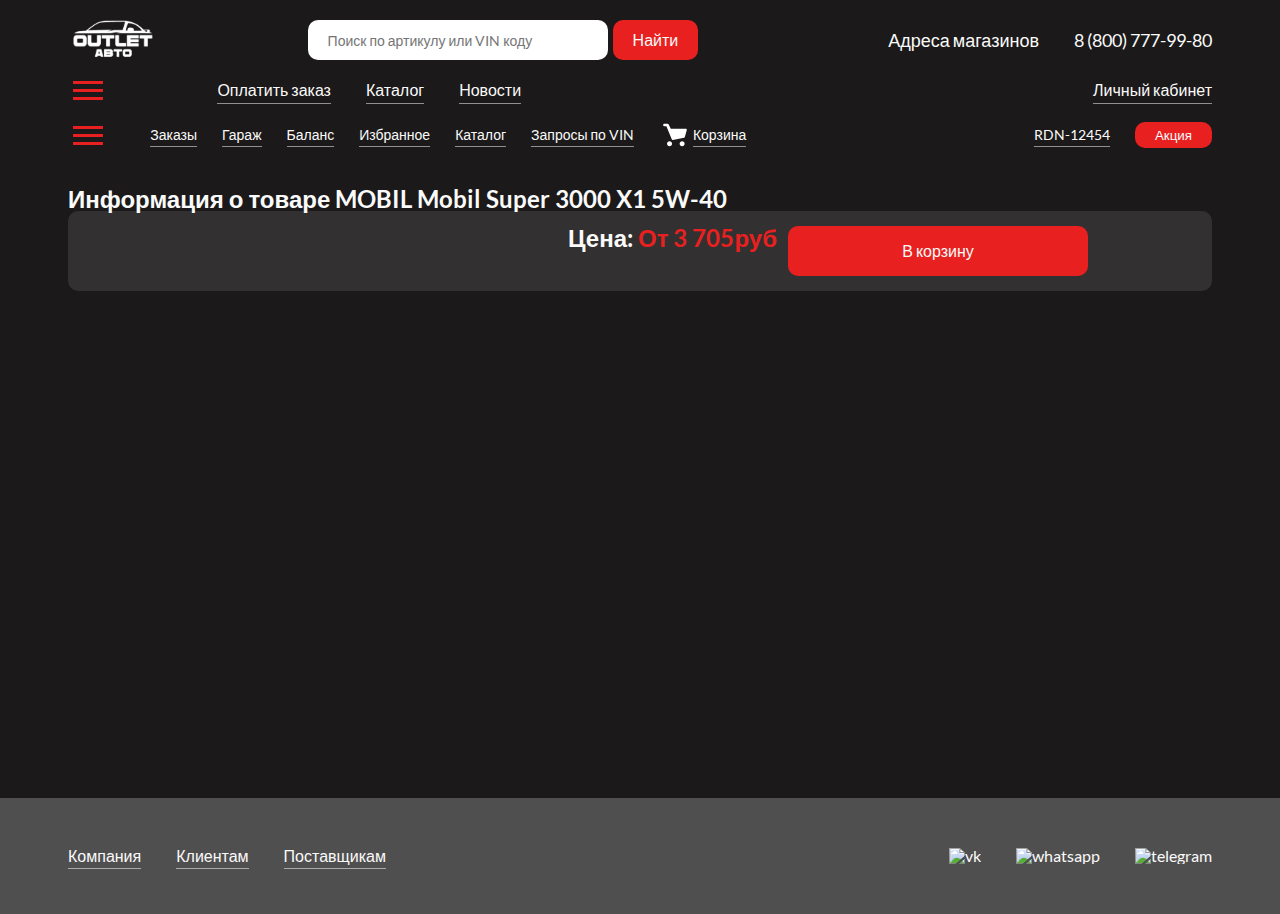
==== pages/universal-catalog-сard.html @ f915a34a "Все страница кроме 1" ====
<!DOCTYPE html>
<html lang="en">

<head>
    <meta charset="UTF-8">
    <meta name="viewport" content="width=device-width, initial-scale=1.0">
    <title>Страница авторизации - OutletAuto</title>
    <link rel="stylesheet" href="../assets/css/style.css">
</head>

<body>
    <div class="wrapper universal-catalog-card silver-bg">
        <header>
            <div class="container">
                <div class="pc-header">
                    <div class="header-row-1">
                        <div class="logotype-wrapper header-logotype">
                            <a href="../index.html">
                                <img src="../assets/imgs/logotype.svg" alt="logotype" class="logotype">
                            </a>
                        </div>
                        <form class="header-search search" action="#">
                            <input type="text" class="search-input" placeholder="Поиск по артикулу или VIN коду">
                            <button class="search-btn red-btn">Найти</button>
                        </form>
                        <ul class="header-contact">
                            <li><a href="#">Адреса магазинов</a></li>
                            <li><a href="#">8 (800) 777-99-80</a></li>
                        </ul>
                    </div>
                    <div class="header-row-2 auth-off">
                        <!-- <div class="burger-btns"></div> -->
                        <div class="burger-wrapper burger-btns">
                            <div class="burger-nav">
                                <span></span>
                                <span></span>
                                <span></span>
                            </div>
                        </div>
                        <ul class="header-nav">
                            <!-- Не видны при авторизованном аккаунте -->
                            <li><a href="#">Оплатить заказ</a></li>
                            <li><a href="#">Каталог</a></li>
                            <li><a href="#">Новости</a></li>
                        </ul>
                        <ul class="header-account">
                            <li><a href="./authorization.html">Личный кабинет</a></li>
                        </ul>

                    </div>
                    <div class="header-row-2 auth-on">
                        <div class="burger-wrapper burger-btns">
                            <div class="burger-nav">
                                <span></span>
                                <span></span>
                                <span></span>
                            </div>
                        </div>
                        <ul class="header-nav">
                            <!-- Видны при авторизованном аккаунте-->
                            <li><a href="#">Заказы</a></li>
                            <li><a href="#">Гараж</a></li>
                            <li><a href="#">Баланс</a></li>
                            <li><a href="#">Избранное</a></li>
                            <li><a href="#">Каталог</a></li>
                            <li><a href="#">Запросы по VIN</a></li>
                            <li class="basket"><img src="../assets/imgs/icon/basket__shop.svg" alt="basket"><a
                                    href="./basket.html">Корзина</a></li>
                        </ul>
                        <ul class="header-account">
                            <ul class="account-name">
                                <li><a href="./profile.html">RDN-12454</a></li>
                                <li><input type="button" class="red-btn" value="Акция"></li>
                            </ul>
                            <ul class="basket-wrapper">
                                <li class="basket"><img src="../assets/imgs/icon/basket__shop.svg" alt="basket"><a
                                        href="./basket.html">Корзина</a></li>
                            </ul>
                        </ul>
                    </div>
                </div>
                <div class="mobile-header">
                    <div class="header-row-1">
                        <div class="burger-wrapper burger-btns">
                            <div class="burger-nav">
                                <span></span>
                                <span></span>
                                <span></span>
                            </div>
                        </div>
                        <form class="header-search search" action="#">
                            <input id="header-search" type="text" class="search-input"
                                placeholder="Поиск по артикулу или VIN коду">
                            <button class="search-btn red-btn">Найти</button>
                        </form>
                    </div>
                    <div class="header-row-2 auth-off">
                        <ul class="header-account">
                            <li><a href="./authorization.html">Личный кабинет</a></li>
                        </ul>
                        <ul class="header-contact">
                            <li><a href="#">Адреса магазинов</a></li>
                            <li><a href="#">8 (800) 777-99-80</a></li>
                        </ul>
                    </div>
                    <div class="header-row-2 auth-on">
                        <ul class="header-account">
                            <li><a href="./profile.html">RDN-12454</a></li>
                        </ul>
                        <ul class="header-contact">
                            <li><a href="#">Адреса магазинов</a></li>
                            <li><a href="#">8 (800) 777-99-80</a></li>
                        </ul>
                    </div>
                </div>
            </div>
        </header>
        <div class="content-wrapper">
            <div class="container">
                <h1 class="title">Информация о товаре MOBIL Mobil Super 3000 X1 5W-40</h1>
                <div class="content">
                    <div class="card-product">
                        <div class="image-wrapper">
                            <img src="../assets/imgs/accessories.png" alt="" class="image">
                        </div>
                        <div class="card-product__info">
                            <div class="row">
                                <span class="price bold">Цена: <span class="red bold">От 3 705руб</span></span>
                                <button class="red-btn">В корзину</button>
                            </div>
                        </div>
                    </div>
                </div>
            </div>
        </div>
        <footer>
            <div class="container">
                <ul class="nav">
                    <li><a href="#">Компания</a></li>
                    <li><a href="#">Клиентам</a></li>
                    <li><a href="#">Поставщикам</a></li>
                </ul>
                <ul>
                    <li><a href="#">
                            <img src="../assets/imgs/icon/vk.svg" alt="vk">
                        </a></li>
                    <li><a href="#">
                            <img src="../assets/imgs/icon/вацап.svg" alt="whatsapp">
                        </a></li>
                    <li><a href="#">
                            <img src="../assets/imgs/icon/telegram.svg" alt="telegram">
                        </a></li>
                </ul>
            </div>
        </footer>
    </div>

    <div class="burger-nav-wrapper">
        <div class="container">
            <div class="logotype">
                <img src="../assets/imgs/logotype.svg" alt="logotype">
            </div>
            <div class="nav-content">
                <ul class="col">
                    <span class="col-greeting">Каталоги</span>
                    <li><a href="#">Универсальный каталог</a></li>
                    <li><a href="#">Масла и технические жидкост</a></li>
                    <li><a href="#">Автохимия и косметика</a></li>
                    <li><a href="#">Автопринадлежности</a></li>
                    <li><a href="#">Инструменты: авто, дом и сад</a></li>
                    <li><a href="#">Шины и диски (параметры)</a></li>
                    <li><a href="#">Аксессуары</a></li>
                </ul>
                <ul class="col">
                    <span class="col-greeting">Клиентам</span>
                    <li><a href="#">Акции</a></li>
                    <li><a href="#">Скидки</a></li>
                    <li><a href="#">Спецпредложения</a> </li>
                    <li><a href="#">Мобильное приложение</a></li>
                    <li><a href="#">Подарочные сертификаты</a></li>
                    <li><a href="#">Видеоинструкции</a></li>
                    <li><a href="#">Как сделать заказ</a></li>
                    <li><a href="#">Способы оплаты</a></li>
                    <li><a href="#">Способы возврата оплаты</a></li>
                    <li><a href="#">Условия доставки</a></li>
                    <li><a href="#">Условия работы для клиентов</a></li>
                </ul>
                <ul class="col">
                    <span class="col-greeting">Компания</span>
                    <li><a href="./pages/news.html">Новости</a></li>
                    <li><a href="#">Вакансии</a></li>
                    <li><a href="#">Магазины</a></li>
                    <li><a href="#">Про нас</a></li>
                    <li><a href="#">Полезное</a></li>
                    <li><a href="#">Франшиза OutletAvto</a></li>
                    <li><a href="#">Реклама на сайте</a></li>
                </ul>
            </div>
            <div class="burger-btns">
                <div class="closed-nav">
                    <span></span>
                </div>
            </div>
        </div>
    </div>

    <div class="mobile-bottom-nav">
        <div class="container">
            <a href="#" class="btn-wrapper material">
                <svg width="24" height="24" viewBox="0 0 24 24" fill="none" xmlns="http://www.w3.org/2000/svg">
                    <g id="material-symbols:home-outline-rounded">
                        <path id="Vector"
                            d="M6 19H9V13H15V19H18V10L12 5.5L6 10V19ZM6 21C5.45 21 4.979 20.804 4.587 20.412C4.195 20.02 3.99934 19.5493 4 19V10C4 9.68333 4.071 9.38333 4.213 9.1C4.355 8.81667 4.55067 8.58333 4.8 8.4L10.8 3.9C10.9833 3.76667 11.175 3.66667 11.375 3.6C11.575 3.53333 11.7833 3.5 12 3.5C12.2167 3.5 12.425 3.53333 12.625 3.6C12.825 3.66667 13.0167 3.76667 13.2 3.9L19.2 8.4C19.45 8.58333 19.646 8.81667 19.788 9.1C19.93 9.38333 20.0007 9.68333 20 10V19C20 19.55 19.804 20.021 19.412 20.413C19.02 20.805 18.5493 21.0007 18 21H13V15H11V21H6Z"
                            fill="white" />
                    </g>
                </svg>

                <span>Главная</span>
            </a>
            <a href="#" class="btn-wrapper box">
                <svg width="24" height="24" viewBox="0 0 24 24" fill="none" xmlns="http://www.w3.org/2000/svg">
                    <g id="mdi:box-variant-closed">
                        <path id="Vector"
                            d="M21 16.5C21 16.88 20.79 17.21 20.47 17.38L12.57 21.82C12.41 21.94 12.21 22 12 22C11.79 22 11.59 21.94 11.43 21.82L3.53 17.38C3.36968 17.2958 3.23552 17.1692 3.14208 17.014C3.04864 16.8589 2.9995 16.6811 3 16.5V7.5C3 7.12 3.21 6.79 3.53 6.62L11.43 2.18C11.59 2.06 11.79 2 12 2C12.21 2 12.41 2.06 12.57 2.18L20.47 6.62C20.79 6.79 21 7.12 21 7.5V16.5ZM12 4.15L10.11 5.22L16 8.61L17.96 7.5L12 4.15ZM6.04 7.5L12 10.85L13.96 9.75L8.08 6.35L6.04 7.5ZM5 15.91L11 19.29V12.58L5 9.21V15.91ZM19 15.91V9.21L13 12.58V19.29L19 15.91Z"
                            fill="white" />
                    </g>
                </svg>
                <span>Заказы</span>
            </a>
            <a href="#" class="btn-wrapper">
                <svg width="24" height="24" viewBox="0 0 24 24" fill="none" xmlns="http://www.w3.org/2000/svg">
                    <g id="ic:outline-directions-car-filled">
                        <path id="Vector"
                            d="M18.92 6.01C18.72 5.42 18.16 5 17.5 5H6.5C5.84 5 5.29 5.42 5.08 6.01L3 12V20C3 20.55 3.45 21 4 21H5C5.55 21 6 20.55 6 20V19H18V20C18 20.55 18.45 21 19 21H20C20.55 21 21 20.55 21 20V12L18.92 6.01ZM6.85 7H17.14L18.18 10H5.81L6.85 7ZM19 17H5V12H19V17Z"
                            fill="white" />
                        <path id="Vector_2"
                            d="M7.5 16C8.32843 16 9 15.3284 9 14.5C9 13.6716 8.32843 13 7.5 13C6.67157 13 6 13.6716 6 14.5C6 15.3284 6.67157 16 7.5 16Z"
                            fill="white" />
                        <path id="Vector_3"
                            d="M16.5 16C17.3284 16 18 15.3284 18 14.5C18 13.6716 17.3284 13 16.5 13C15.6716 13 15 13.6716 15 14.5C15 15.3284 15.6716 16 16.5 16Z"
                            fill="white" />
                    </g>
                </svg>
                <span>Гараж</span>
            </a>
            <a href="#" class="btn-wrapper">
                <svg width="24" height="24" viewBox="0 0 24 24" fill="none" xmlns="http://www.w3.org/2000/svg">
                    <g id="mingcute:wallet-line" clip-path="url(#clip0_197_7709)">
                        <g id="Group">
                            <path id="Vector"
                                d="M19 4C19.5304 4 20.0391 4.21071 20.4142 4.58579C20.7893 4.96086 21 5.46957 21 6V8.268C21.304 8.44353 21.5565 8.696 21.732 9.00003C21.9076 9.30406 22 9.64894 22 10V14C22 14.3511 21.9076 14.6959 21.732 15C21.5565 15.304 21.304 15.5565 21 15.732V18C21 18.5304 20.7893 19.0391 20.4142 19.4142C20.0391 19.7893 19.5304 20 19 20H5C4.46957 20 3.96086 19.7893 3.58579 19.4142C3.21071 19.0391 3 18.5304 3 18V6C3 5.46957 3.21071 4.96086 3.58579 4.58579C3.96086 4.21071 4.46957 4 5 4H19ZM19 6H5V18H19V16H15C13.9564 16 12.9542 15.5922 12.2071 14.8636C11.46 14.135 11.0273 13.1433 11.0012 12.1C10.9751 11.0568 11.3577 10.0447 12.0674 9.27963C12.7772 8.51457 13.7578 8.05716 14.8 8.005L15 8H19V6ZM20 10H15C14.4696 10 13.9609 10.2107 13.5858 10.5858C13.2107 10.9609 13 11.4696 13 12C13 12.5304 13.2107 13.0391 13.5858 13.4142C13.9609 13.7893 14.4696 14 15 14H20V10ZM16 11C16.2652 11 16.5196 11.1054 16.7071 11.2929C16.8946 11.4804 17 11.7348 17 12C17 12.2652 16.8946 12.5196 16.7071 12.7071C16.5196 12.8946 16.2652 13 16 13C15.7348 13 15.4804 12.8946 15.2929 12.7071C15.1054 12.5196 15 12.2652 15 12C15 11.7348 15.1054 11.4804 15.2929 11.2929C15.4804 11.1054 15.7348 11 16 11Z"
                                fill="white" />
                        </g>
                    </g>
                    <defs>
                        <clipPath id="clip0_197_7709">
                            <rect width="24" height="24" fill="white" />
                        </clipPath>
                    </defs>
                </svg>
                <span>Баланс</span>
            </a>
            <a href="./pages/basket.html" class="btn-wrapper">
                <svg width="34" height="34" viewBox="0 0 34 34" fill="none" xmlns="http://www.w3.org/2000/svg">
                    <path fill-rule="evenodd" clip-rule="evenodd"
                        d="M4.25 7.18502C4.25 7.7373 4.69772 8.18502 5.25 8.18502H7.39814L12.7523 21.2731C12.9338 21.7165 13.4042 21.969 13.874 21.875L25.0595 19.6379C25.4266 19.5645 25.722 19.2921 25.8249 18.9321L27.8117 11.9783C27.9942 11.3394 27.5145 10.7035 26.8502 10.7035H11.8055L9.56342 6.21929C9.39403 5.88051 9.04777 5.6665 8.66899 5.6665H5.25C4.69772 5.6665 4.25 6.11422 4.25 6.6665V7.18502ZM13.0648 25.8147C13.0648 27.2056 11.9373 28.3332 10.5463 28.3332C9.1554 28.3332 8.02782 27.2056 8.02782 25.8147C8.02782 24.4237 9.1554 23.2962 10.5463 23.2962C11.9373 23.2962 13.0648 24.4237 13.0648 25.8147ZM25.6573 25.8147C25.6573 27.2056 24.5298 28.3332 23.1388 28.3332C21.7479 28.3332 20.6203 27.2056 20.6203 25.8147C20.6203 24.4237 21.7479 23.2962 23.1388 23.2962C24.5298 23.2962 25.6573 24.4237 25.6573 25.8147Z"
                        fill="white" />
                </svg>
                <span>Корзина</span>
            </a>
        </div>
    </div>

    <script src="../assets/js/tabs.js"></script>
    <script src="../assets/js/index.js"></script>
    <script src="../assets/js/--authorization.js"></script>
    <script src="../assets/js/dropped.js"></script>
</body>

</html>
---- assets/css/style.css ----
*,*:before,*:after{-webkit-box-sizing:border-box;box-sizing:border-box}html,body,div,span,object,iframe,figure,h1,h2,h3,h4,h5,h6,p,blockquote,pre,a,code,em,img,small,strike,strong,sub,sup,tt,b,u,i,ol,ul,li,fieldset,form,label,table,caption,tbody,tfoot,thead,tr,th,td,main,canvas,embed,footer,header,nav,section,video{margin:0;padding:0;border:0;font-size:100%;font:inherit;vertical-align:baseline;text-rendering:optimizeLegibility;-webkit-font-smoothing:antialiased;-webkit-text-size-adjust:none;-moz-text-size-adjust:none;-ms-text-size-adjust:none;text-size-adjust:none}footer,header,nav,section,main{display:block}body{line-height:1}ol,ul{list-style:none}blockquote,q{quotes:none}blockquote:before,blockquote:after,q:before,q:after{content:"";content:none}table{border-collapse:collapse;border-spacing:0}input{-webkit-appearance:none;border-radius:0}.transparent-btn{border:1px solid #d8d5d5 !important;font-size:18px;padding:15px 20px 15px 15px;border-radius:10px;font-weight:400;cursor:pointer;position:relative;background-color:rgba(0,0,0,0);color:#fafafa !important;display:-webkit-box;display:-ms-flexbox;display:flex;-webkit-box-align:center;-ms-flex-align:center;align-items:center;-webkit-box-pack:start;-ms-flex-pack:start;justify-content:start}.transparent-btn svg{margin-right:3px;min-width:24px;height:24px;-webkit-transform:rotate(0deg);-ms-transform:rotate(0deg);transform:rotate(0deg)}.drop-down-value{opacity:0;height:0;overflow:hidden;position:absolute}.drop-down-title{cursor:pointer}.drop-down-list{left:0;top:100%;position:absolute;padding-top:0px;padding-bottom:0px;padding-left:20px;padding-right:20px;max-height:0px;overflow:hidden;-webkit-transition:.3s;transition:.3s;list-style-type:none;z-index:888}.drop-down-item{color:#fafafa;text-decoration:none}.drop-down-active{padding-top:20px;padding-bottom:20px;max-height:100vh}.drop-down-wrapper{position:relative;padding:0px;margin:0px;-webkit-transition:.6s;transition:.6s}.filter-wrapper .filter-sidebar{display:-webkit-box;display:-ms-flexbox;display:flex;-webkit-box-orient:vertical;-webkit-box-direction:normal;-ms-flex-direction:column;flex-direction:column}.filter-wrapper .filter-title{font-size:18px;font-style:normal;font-weight:400;margin-top:15px;display:block;cursor:pointer}.filter-wrapper .red-btn{margin-top:15px;width:100%;font-size:16px;font-weight:400}.filter-wrapper .accardion-box{max-height:0;overflow:hidden;-webkit-transition:max-height .6s cubic-bezier(0, 1, 0, 1);transition:max-height .6s cubic-bezier(0, 1, 0, 1)}.filter-wrapper .select-title{margin-top:15px;cursor:pointer;display:block;padding:8px 10px;-webkit-transition:.6s;transition:.6s;border:rgba(0,0,0,0);border-radius:5px}.filter-wrapper .search-filter{margin-top:10px;padding:8px 10px;border-radius:5px;background:#504f4f}.filter-wrapper .search-filter::-webkit-input-placeholder{color:#fafafa}.filter-wrapper .search-filter::-moz-placeholder{color:#fafafa}.filter-wrapper .search-filter:-ms-input-placeholder{color:#fafafa}.filter-wrapper .search-filter::-ms-input-placeholder{color:#fafafa}.filter-wrapper .search-filter::placeholder{color:#fafafa}.filter-wrapper .select-list{margin-top:15px}.filter-wrapper .overflow-show .select-title{border:1px solid #fafafa}.overflow-show{-webkit-transition:max-height 1s ease-in-out !important;transition:max-height 1s ease-in-out !important;max-height:100vh !important}header{padding-top:15px}header .header-row-1{display:-webkit-box;display:-ms-flexbox;display:flex;-webkit-box-pack:justify;-ms-flex-pack:justify;justify-content:space-between;-webkit-box-align:center;-ms-flex-align:center;align-items:center}header .header-row-2{display:-webkit-box;display:-ms-flexbox;display:flex;-webkit-box-pack:justify;-ms-flex-pack:justify;justify-content:space-between;-webkit-box-align:center;-ms-flex-align:center;align-items:center}header .header-row-2 .header-account .account-name{display:-webkit-box;display:-ms-flexbox;display:flex}header .header-row-2 .header-account .basket-wrapper{display:none}header .header-logotype{width:15%;height:50px;display:-webkit-box;display:-ms-flexbox;display:flex;-webkit-box-pack:start;-ms-flex-pack:start;justify-content:start;-webkit-box-align:center;-ms-flex-align:center;align-items:center}header .header-logotype .logotype{width:75%;position:relative;left:-9px}header .header-search{width:50%;margin-left:80px}header .header-search .search-input{width:100%;max-width:300px}header .header-contact{width:35%;display:-webkit-box;display:-ms-flexbox;display:flex;-webkit-box-pack:end;-ms-flex-pack:end;justify-content:end;-webkit-box-align:center;-ms-flex-align:center;align-items:center}header .header-contact li{font-size:18px}header .header-contact li:last-child{margin-left:35px}header .header-row-2{margin-top:5px}header .header-row-2 .burger-wrapper{width:10%}header .header-row-2 a{position:relative}header .header-row-2 a::after{content:"";display:block;position:absolute;width:100%;height:1px;background-color:rgba(250,250,250,.5333333333);bottom:-5px;left:0}header .header-nav{width:65%;display:-webkit-box;display:-ms-flexbox;display:flex;-webkit-box-pack:start;-ms-flex-pack:start;justify-content:start;-webkit-box-align:center;-ms-flex-align:center;align-items:center}header .header-nav li{margin-left:35px}header .header-account{width:25%;display:-webkit-box;display:-ms-flexbox;display:flex;-webkit-box-pack:end;-ms-flex-pack:end;justify-content:end;-webkit-box-align:center;-ms-flex-align:center;align-items:center}footer{background-color:#504f4f;padding-top:50px;padding-bottom:50px}footer .container{display:-webkit-box;display:-ms-flexbox;display:flex;-webkit-box-pack:justify;-ms-flex-pack:justify;justify-content:space-between}footer .container .nav{margin-right:20px}footer .container .nav li a{position:relative}footer .container .nav li a::after{content:"";display:block;position:absolute;width:100%;height:1px;background-color:rgba(250,250,250,.5333333333);bottom:-5px;left:0}footer .container ul{display:-webkit-box;display:-ms-flexbox;display:flex}footer .container ul li:not(:last-child){margin-right:35px}footer .container ul li{display:-webkit-box;display:-ms-flexbox;display:flex;-webkit-box-align:center;-ms-flex-align:center;align-items:center}@font-face{font-family:"Lato";src:url("../../fonts/Lato/Lato-Regular.ttf");font-weight:400}@font-face{font-family:"Lato";src:url("../../fonts/Lato/Lato-Bold.ttf");font-weight:700}.favorite .retention .not-empty{margin-top:20px;grid-template-columns:1fr 1fr 1fr;gap:40px}.card-product-wrapper{position:relative;max-width:360px;height:420px;background-color:#fff;border-radius:10px;margin-bottom:15px}.card-product-wrapper .card-love{position:absolute;right:10px;top:10px}.card-product-wrapper .card-love #Vector_2{fill:none}.card-product-wrapper .card-love-active #Vector_2{fill:#e92020}.card-product-wrapper .card-image{display:block;cursor:pointer;width:100%;height:220px}.card-product-wrapper .card-image img{width:100%;height:100%;-o-object-fit:contain;object-fit:contain}.card-product-wrapper .card-content{display:-webkit-box;display:-ms-flexbox;display:flex;-webkit-box-orient:vertical;-webkit-box-direction:normal;-ms-flex-direction:column;flex-direction:column;-webkit-box-pack:justify;-ms-flex-pack:justify;justify-content:space-between;height:215px;top:-15px;border-radius:10px;border:1px solid #3a3a3a;background:#261c1c;-webkit-box-shadow:4px 4px 11px 0px rgba(0,0,0,.25);box-shadow:4px 4px 11px 0px rgba(0,0,0,.25);padding:20px 10px 10px 10px}.card-product-wrapper .card-content a{height:100%;display:-webkit-box;display:-ms-flexbox;display:flex;-webkit-box-orient:vertical;-webkit-box-direction:normal;-ms-flex-direction:column;flex-direction:column;-webkit-box-pack:justify;-ms-flex-pack:justify;justify-content:space-between;padding-top:10px;padding-bottom:10px}.card-product-wrapper .card-content .red-btn{font-size:16px}.card-product-wrapper .card-content .card-title{font-size:18px}.card-product-wrapper .card-content .card-option{font-size:16px}.card-product-wrapper .card-content .card-option li{margin-top:5px}.card-product-wrapper .card-content .card-stats{display:-webkit-box;display:-ms-flexbox;display:flex;-webkit-box-pack:justify;-ms-flex-pack:justify;justify-content:space-between}.card-product-wrapper .card-content .card-stats .card-price{font-size:20px;font-weight:bold}.basket .retention .empty,.favorite .retention .empty{max-width:800px;margin:0 auto;-moz-column-gap:40px;-webkit-column-gap:40px;column-gap:40px;grid-template-columns:100px 1fr;margin-top:50px}.basket .retention .empty h2,.favorite .retention .empty h2{font-size:24px}.basket .retention .empty p,.favorite .retention .empty p{margin-top:5px;font-size:20px}.basket .retention .empty .red-btn,.favorite .retention .empty .red-btn{margin-top:15px;font-size:16px;width:100%;max-width:170px;height:40px}.basket .retention .not-empty{-webkit-transition:.6s;transition:.6s;margin-top:20px;width:100%;display:none;grid-template-columns:1fr 260px;-moz-column-gap:40px;-webkit-column-gap:40px;column-gap:40px}.basket .retention .products-wrapper{padding:20px;background-color:#323030;border-radius:10px}.basket .retention .products-wrapper .headlines{margin-bottom:20px;display:-webkit-box;display:-ms-flexbox;display:flex;-webkit-box-pack:start;-ms-flex-pack:start;justify-content:start;-webkit-box-align:center;-ms-flex-align:center;align-items:center}.basket .retention .products-wrapper .headlines .check-with-label-wrapper{margin-right:30px}.basket .retention .products-wrapper .headlines .check-with-label-wrapper .label-for-check{margin-left:10px}.basket .retention .product-info .total{margin-top:20px;display:-webkit-box;display:-ms-flexbox;display:flex;-webkit-box-pack:justify;-ms-flex-pack:justify;justify-content:space-between}.basket .retention .product-info .total .total-info{font-size:16px}.basket .retention .product-info .bonus{display:block;margin-top:5px;font-size:16px}.basket .retention .product-info .total-price-wrapper{margin-top:35px;margin-bottom:20px;display:-webkit-box;display:-ms-flexbox;display:flex;-webkit-box-pack:justify;-ms-flex-pack:justify;justify-content:space-between;-webkit-box-align:center;-ms-flex-align:center;align-items:center}.basket .retention .product-info .total-price-wrapper .total-text{font-size:24px}.basket .retention .product-info .total-price-wrapper .total-price{font-size:20px}.basket .retention .danger{margin-top:30px;display:-webkit-box;display:-ms-flexbox;display:flex;-webkit-box-pack:justify;-ms-flex-pack:justify;justify-content:space-between;-webkit-box-align:start;-ms-flex-align:start;align-items:start}.basket .retention .danger .danger-text{font-size:15px}.basket .retention .danger .danger-icon{margin-right:10px}.basket .retention .card-wrapper .card{padding:15px;display:grid;grid-template-columns:minmax(-webkit-min-content, 25px) minmax(-webkit-min-content, 115px) minmax(-webkit-min-content, 453px) minmax(-webkit-min-content, 130px) minmax(-webkit-min-content, 25px);grid-template-columns:minmax(min-content, 25px) minmax(min-content, 115px) minmax(min-content, 453px) minmax(min-content, 130px) minmax(min-content, 25px);-moz-column-gap:20px;-webkit-column-gap:20px;column-gap:20px;border-radius:10px;border:1px solid #434343;background:#1d1c1c;-webkit-box-shadow:4px 4px 10px 0px rgba(0,0,0,.25);box-shadow:4px 4px 10px 0px rgba(0,0,0,.25)}.basket .retention .card-wrapper .card:not(:first-child){margin-top:10px}.basket .retention .card-wrapper .card .card-img{width:100%;max-width:115px;border-radius:10px;height:70px;background-position:center;background-size:cover}.basket .retention .card-wrapper .card .card-info{height:70px}.basket .retention .card-wrapper .card .card-info .card-name{font-size:18px;font-weight:700}.basket .retention .card-wrapper .card .card-info .card-type{margin-top:10px;font-size:16px;font-weight:700}.basket .retention .card-wrapper .card .card-price-info{display:-webkit-box;display:-ms-flexbox;display:flex;-webkit-box-pack:justify;-ms-flex-pack:justify;justify-content:space-between;-webkit-box-align:start;-ms-flex-align:start;align-items:start;-webkit-box-orient:vertical;-webkit-box-direction:normal;-ms-flex-direction:column;flex-direction:column}.basket .retention .card-wrapper .card .card-price-info .card-counter{display:-webkit-box;display:-ms-flexbox;display:flex;border-radius:5px;background:#504f4f;padding:3px 10px}.basket .retention .card-wrapper .card .card-price-info .card-counter .card-num{margin-left:20px;margin-right:20px}.basket .retention .card-wrapper .card .card-destroy{display:-webkit-box;display:-ms-flexbox;display:flex;-webkit-box-pack:center;-ms-flex-pack:center;justify-content:center;-webkit-box-align:center;-ms-flex-align:center;align-items:center}.basket .retention .product-interface .input-silver,.basket .retention .product-interface .red-btn{width:100%;height:50px;font-size:18px;font-weight:400}.banner{width:100%;height:140px;background-color:#fafafa;border-radius:10px;margin-top:20px;background-size:cover;background-position:center}.retention .not-empty,.retention .empty{display:none}.retention .active{display:grid !important}.bold{font-weight:bold}.registration .title,.recovery .title{font-size:24px;font-weight:700;text-align:center}.registration .content,.recovery .content{min-height:578px;border-radius:10px;border:1px solid #504f4f;background:#323030;padding:20px 60px 30px 60px;max-width:760px;margin:0 auto}.registration .content .red-btn,.recovery .content .red-btn{width:100%;font-size:18px;font-weight:400}.registration .content .red-btn,.registration .content .transparent-btn,.recovery .content .red-btn,.recovery .content .transparent-btn{width:100%;font-size:18px;font-weight:400}.registration .content .input-silver,.recovery .content .input-silver{text-align:start}.registration .content button,.registration .content input:not([type=checkbox]),.recovery .content button,.recovery .content input:not([type=checkbox]){height:50px;border:none;font-size:14px;margin-top:20px}.recovery .content{display:-webkit-box;display:-ms-flexbox;display:flex;-webkit-box-pack:start;-ms-flex-pack:start;justify-content:start;-webkit-box-align:center;-ms-flex-align:center;align-items:center;-webkit-box-orient:vertical;-webkit-box-direction:normal;-ms-flex-direction:column;flex-direction:column}.recovery .content form{max-width:300px;width:100%;display:-webkit-box;display:-ms-flexbox;display:flex;-webkit-box-pack:center;-ms-flex-pack:center;justify-content:center;-webkit-box-align:center;-ms-flex-align:center;align-items:center;-webkit-box-orient:vertical;-webkit-box-direction:normal;-ms-flex-direction:column;flex-direction:column}.recovery .content .red-btn{margin-top:30px}.registration .dropped-wrapper .arrow{left:auto;right:25px}.registration .check-center{display:-webkit-box;display:-ms-flexbox;display:flex;-webkit-box-align:center;-ms-flex-align:center;align-items:center;-webkit-box-orient:vertical;-webkit-box-direction:normal;-ms-flex-direction:column;flex-direction:column;margin-top:20px}.registration .check-center .check-with-label-wrapper{margin-bottom:30px}.registration .warning{margin-top:20px;text-align:center}.registration .description{margin-top:20px;line-height:normal;font-size:16px;font-weight:400}.registration .content .row-2{display:grid;grid-template-columns:1fr 1fr;-moz-column-gap:40px;-webkit-column-gap:40px;column-gap:40px}.registration .content .row-2 .row-2{-moz-column-gap:10px;-webkit-column-gap:10px;column-gap:10px}.registration .tab-wrapper .btn-active{border:none !important;background-color:#e92020}.registration .tab-wrapper .tab-btn:not(.btn-active):hover{background-color:rgba(233,32,32,.4784313725)}.tab-wrapper .tab{display:none !important}.tab-wrapper .tab-active{display:grid !important}.auth-on li{display:-webkit-box;display:-ms-flexbox;display:flex;-webkit-box-pack:start;-ms-flex-pack:start;justify-content:start;-webkit-box-align:center;-ms-flex-align:center;align-items:center;margin-left:25px !important;font-size:14px}.auth-on .burger-wrapper{width:5% !important}.auth-on .header-nav{width:72% !important}.auth-on .header-account{width:23% !important}.auth-on .header-account .red-btn{padding:5px 20px}.sidebar-mobile{display:none}.mobile-bottom-nav{z-index:2;display:none;position:fixed;bottom:0;left:0;width:100%;height:56px;border:1px solid #504f4f;border-radius:10px 10px 0px 0px;background:#323030}.mobile-bottom-nav .container{width:100%;display:-webkit-box;display:-ms-flexbox;display:flex;-ms-flex-pack:distribute;justify-content:space-around;-webkit-box-align:center;-ms-flex-align:center;align-items:center}.mobile-bottom-nav .container .btn-active svg g path{fill:#e92020 !important}.mobile-bottom-nav .container .btn-active span{color:#e92020 !important}.mobile-bottom-nav .container .btn-wrapper{padding:2px;display:-webkit-box;display:-ms-flexbox;display:flex;-webkit-box-pack:center;-ms-flex-pack:center;justify-content:center;-webkit-box-align:center;-ms-flex-align:center;align-items:center;-webkit-box-orient:vertical;-webkit-box-direction:normal;-ms-flex-direction:column;flex-direction:column}.mobile-bottom-nav .container .btn-wrapper span{font-size:12px}.header-nav .authorization-on{-webkit-box-pack:center;-ms-flex-pack:center;justify-content:center;-webkit-box-align:center;-ms-flex-align:center;align-items:center;margin-left:25px !important}.header-nav .authorization-on img{margin-right:10px}.header-nav .authorization-on a{display:-webkit-box;display:-ms-flexbox;display:flex;-webkit-box-pack:center;-ms-flex-pack:center;justify-content:center;-webkit-box-align:center;-ms-flex-align:center;align-items:center}.check-with-label-wrapper{display:-webkit-box;display:-ms-flexbox;display:flex;-webkit-box-pack:start;-ms-flex-pack:start;justify-content:start;-webkit-box-align:center;-ms-flex-align:center;align-items:center}.check-with-label{margin:0px;margin-right:10px;min-width:20px;width:20px;height:20px;border-radius:5px;background-color:#504f4f}.check-with-label:checked{background-image:url("../imgs/icon/checked.svg");background-size:calc(100% - 8px);background-position:center;background-repeat:no-repeat;padding:2px}.input-silver[type=button]{cursor:pointer}.input-silver{width:100%;background-color:#504f4f;border-radius:10px;font-size:16px;font-weight:400;padding:15px 20px;color:#fafafa}.input-silver::-webkit-input-placeholder{color:#fafafa}.input-silver::-moz-placeholder{color:#fafafa}.input-silver:-ms-input-placeholder{color:#fafafa}.input-silver::-ms-input-placeholder{color:#fafafa}.input-silver::placeholder{color:#fafafa}.silver-bg{background-color:#1b1919;min-height:100vh}.title{font-size:24px;font-weight:700}.news .content .news-card{padding:16px 20px;border-radius:10px;border:1px solid #434343;background:-webkit-gradient(linear, left top, left bottom, from(rgb(58, 58, 58)), to(rgb(29, 28, 28)));background:linear-gradient(to bottom, rgb(58, 58, 58), rgb(29, 28, 28));display:-webkit-box;display:-ms-flexbox;display:flex;-webkit-box-pack:start;-ms-flex-pack:start;justify-content:start;-webkit-box-align:center;-ms-flex-align:center;align-items:center}.news .content .news-card:not(:first-child){margin-top:15px}.news .content .news-card .card-img{max-width:245px;margin-right:40px}.news .content .news-card .card-img img{border-radius:10px;width:100%}.news .content .news-card .card-content{width:100%}.news .content .news-card .card-content span{display:block}.news .content .news-card .card-content .card-title{font-size:24px;font-weight:bold}.news .content .news-card .card-content .card-description{text-overflow:ellipsis;overflow:hidden;white-space:nowrap;font-size:18px;margin-top:10px;width:63%}.news .content .news-card .card-content .card-data{font-size:16px;margin-top:20px}.profile header .logotype img,.add-auto header .logotype img,.authorization header .logotype img{height:48px !important}.paragraph{margin-top:20px;font-size:16px;font-style:normal;font-weight:700;line-height:150%}.company .content .logotype-wrapper{display:-webkit-box;display:-ms-flexbox;display:flex;-webkit-box-pack:center;-ms-flex-pack:center;justify-content:center;padding-top:60px}.company .content .logotype-wrapper .logotype{text-align:center;width:100%;max-width:226px;height:106px}.club .title{font-size:32px;text-align:center}.club .club-wrapper{display:-webkit-box;display:-ms-flexbox;display:flex;-webkit-box-pack:center;-ms-flex-pack:center;justify-content:center;-webkit-box-align:center;-ms-flex-align:center;align-items:center;-webkit-box-orient:vertical;-webkit-box-direction:normal;-ms-flex-direction:column;flex-direction:column;margin-top:30px}.club .club-wrapper .club-title{font-size:20px;font-weight:700}.club .club-wrapper .red-btn{margin-top:20px;width:100%;max-width:360px;height:50px;font-size:18px}.club .network-wrapper{margin-top:40px;display:-webkit-box;display:-ms-flexbox;display:flex;-webkit-box-pack:center;-ms-flex-pack:center;justify-content:center;-webkit-box-align:center;-ms-flex-align:center;align-items:center;-webkit-box-orient:vertical;-webkit-box-direction:normal;-ms-flex-direction:column;flex-direction:column}.club .network-wrapper .network-box{-ms-flex-wrap:wrap;flex-wrap:wrap;display:-webkit-box;display:-ms-flexbox;display:flex;-webkit-box-pack:center;-ms-flex-pack:center;justify-content:center}.club .network-wrapper .network-box .network-title{font-size:32px;font-weight:700}.club .network-wrapper .network-box .networks{margin-top:20px;border-radius:10px;border:1px solid #434343;background:-webkit-gradient(linear, left top, left bottom, from(#3a3a3a), to(#1d1c1c));background:linear-gradient(180deg, #3a3a3a 0%, #1d1c1c 100%);-webkit-box-shadow:4px 4px 10px 0px rgba(0,0,0,.25);box-shadow:4px 4px 10px 0px rgba(0,0,0,.25);display:-webkit-box;display:-ms-flexbox;display:flex;-webkit-box-pack:center;-ms-flex-pack:center;justify-content:center;width:100%;max-width:360px;padding:20px}.club .network-wrapper .network-box .networks li img{width:60px;height:60px}.club .network-wrapper .network-box .networks li:not(:last-child){margin-right:20px}.club .greeting{font-size:18px;font-weight:700;margin-top:20px}.club .paragraph{font-size:16px;font-weight:400;margin-top:10px}.club .paragraph:last-child{margin-top:20px}.image-r{border-radius:10px}.news-page .content .new-content .news-image{float:left;margin-right:20px;margin-bottom:20px}.news-page .content .new-content .date{font-size:16px;font-style:normal;font-weight:400}.news-page .content .new-content h2{font-size:24px;font-style:normal;font-weight:700;line-height:normal;margin:10px 0px 20px 0px}.news-page .content .new-content p{font-size:18px;font-weight:400;line-height:25px}.news-page .content .new-images{display:grid;grid-template-columns:1fr 1fr 1fr 1fr;gap:20px;width:100%;margin-top:30px}.news-page .content .new-images .news-image{width:100%;max-width:260px}.news-page .content .all-news{margin-top:45px}.news-page .content .all-news .news-title{text-align:center;display:block;margin-bottom:30px;font-size:24px;font-weight:700;line-height:normal}.news-page .content .all-news .news-card{display:grid;grid-template-columns:1fr 1fr 1fr 1fr;gap:20px}.news-page .content .all-news .news-card .card{padding:20px;width:100%;height:160px;max-width:260px;border-radius:10px;border:1px solid #434343;background:-webkit-gradient(linear, left top, left bottom, from(#3a3a3a), to(#1d1c1c));background:linear-gradient(180deg, #3a3a3a 0%, #1d1c1c 100%);-webkit-box-shadow:4px 4px 10px 0px rgba(0,0,0,.25);box-shadow:4px 4px 10px 0px rgba(0,0,0,.25)}.news-page .content .all-news .news-card .card .card-date{font-size:16px;font-weight:400}.news-page .content .all-news .news-card .card .card-title{margin-top:10px;font-size:18px;font-weight:700}.self-call .content{height:434px;border-radius:10px;background:#323030;padding:20px}.self-call .content .tab-interface a{font-size:18px;font-weight:400}.self-call .content .tab-interface a:not(:last-child){margin-right:32px}.self-call .content .tab-interface .btn-active{font-weight:700}.self-call .content .tab .tab-title{font-size:18px;font-style:normal;font-weight:700;margin-top:30px;margin-bottom:50px;text-align:center}.self-call .content .tab-one .tab-content{display:grid;grid-template-columns:1fr 1fr;gap:40px}.self-call .content .tab-one .tab-content .address-title{font-size:24px;font-weight:700;margin-bottom:20px}.self-call .content .tab-one .tab-content .address-content{font-size:16px;margin-top:20px;margin-bottom:20px}.self-call .content .tab-one .tab-content .address-content img{margin-right:5px}.self-call .content .tab-one .tab-content .address-content .bold{font-size:18px}.self-call .content .tab-one .tab-content .address-content li:last-child{margin-top:5px;margin-left:17px}.self-call .content .tab-one .tab-content .address-time .address-time-title{font-size:18px;font-weight:700;margin-bottom:5px}.self-call .content .tab-one .tab-content .address-time li span{font-size:16px;font-weight:400;line-height:20px}.universal-catalog .tab-wrapper .sidebar,.catalog .tab-wrapper .sidebar{border-radius:10px;border:1px solid #504f4f;background:#323030;padding:10px}.universal-catalog .tab-wrapper .sidebar li:not(:first-child),.catalog .tab-wrapper .sidebar li:not(:first-child){margin-top:15px}.universal-catalog .tab-wrapper .sidebar a,.catalog .tab-wrapper .sidebar a{font-size:18px;font-weight:400}.universal-catalog .tab-wrapper .tab,.catalog .tab-wrapper .tab{-webkit-box-align:start;-ms-flex-align:start;align-items:start;margin-top:35px;display:grid;grid-template-columns:250px 860px;gap:40px}.universal-catalog .tab-wrapper .tab .tab-card,.catalog .tab-wrapper .tab .tab-card{position:relative;overflow:hidden;background-position:center;z-index:1}.universal-catalog .tab-wrapper .tab .tab-card::after,.catalog .tab-wrapper .tab .tab-card::after{background-repeat:no-repeat;height:106px;bottom:0px;right:0px;position:absolute;display:block;content:"";width:100%;max-width:196px;z-index:-1}.universal-catalog .tab-wrapper .tab .sidebar .nav .mobile-interface,.catalog .tab-wrapper .tab .sidebar .nav .mobile-interface{display:none}.universal-catalog .tab-wrapper .tab .sidebar .nav li:not(:first-child),.catalog .tab-wrapper .tab .sidebar .nav li:not(:first-child){margin-top:15px}.universal-catalog .tab-wrapper .tab .sidebar .nav li .dropped li,.catalog .tab-wrapper .tab .sidebar .nav li .dropped li{margin-top:5px}.universal-catalog .tab-wrapper .tab .sidebar .nav li .dropped a,.catalog .tab-wrapper .tab .sidebar .nav li .dropped a{font-size:16px;font-weight:400;text-decoration-line:underline;-webkit-transition:.6s;transition:.6s;color:#d9d9d9}.universal-catalog .tab-wrapper .tab .sidebar .nav li .dropped .dropped-hidden,.catalog .tab-wrapper .tab .sidebar .nav li .dropped .dropped-hidden{height:0;overflow:hidden;margin-top:0}.universal-catalog .tab-wrapper .tab .sidebar .nav li .dropped .more,.catalog .tab-wrapper .tab .sidebar .nav li .dropped .more{color:#fff;font-size:16px;font-weight:700}.universal-catalog .tab-wrapper .tab .tab-card-wrapper,.catalog .tab-wrapper .tab .tab-card-wrapper{display:grid;grid-template-columns:260px 260px 260px;gap:40px}.universal-catalog .tab-wrapper .tab .tab-card-wrapper .tab-card,.catalog .tab-wrapper .tab .tab-card-wrapper .tab-card{cursor:pointer;padding:20px;width:100%;height:150px;border-radius:10px;background:-webkit-gradient(linear, left top, left bottom, from(rgb(58, 58, 58)), to(rgb(29, 28, 28)));background:linear-gradient(to bottom, rgb(58, 58, 58), rgb(29, 28, 28))}.universal-catalog .tab-wrapper .tab .tab-card-wrapper .tab-card .card-title,.catalog .tab-wrapper .tab .tab-card-wrapper .tab-card .card-title{font-size:18px;font-weight:700}.universal-catalog .tab-wrapper .card-9::after,.catalog .tab-wrapper .card-9::after{background-image:url("../imgs/catalog-page/шины.png")}.universal-catalog .tab-wrapper .card-10::after,.catalog .tab-wrapper .card-10::after{background-image:url("../imgs/catalog-page/диски.png")}.universal-catalog .tab-wrapper .card-11::after,.catalog .tab-wrapper .card-11::after{background-image:url("../imgs/catalog-page/пакрышки.png")}.universal-catalog .tab-wrapper .card-12::after,.catalog .tab-wrapper .card-12::after{background-image:url("../imgs/catalog-page/принодлежности для шин.png")}.universal-catalog .tab-wrapper .card-12::after,.catalog .tab-wrapper .card-12::after{background-image:url("../imgs/catalog-page/принодлежности для шин.png")}.universal-catalog .tab-wrapper .card-13::after,.catalog .tab-wrapper .card-13::after{background-image:url("../imgs/catalog-page/химия.png");max-width:149px !important}.universal-catalog .tab-wrapper .card-14::after,.catalog .tab-wrapper .card-14::after{background-image:url("../imgs/catalog-page/ремонт.png");bottom:-10px !important}.universal-catalog .tab-wrapper .card-15::after,.catalog .tab-wrapper .card-15::after{background-image:url("../imgs/catalog-page/для кузова.png")}.universal-catalog .tab-wrapper .card-16::after,.catalog .tab-wrapper .card-16::after{background-image:url("../imgs/catalog-page/присадки.png");bottom:-10px !important}.universal-catalog .tab-wrapper .card-17::after,.catalog .tab-wrapper .card-17::after{background-image:url("../imgs/catalog-page/для ремонта.png");bottom:-10px !important}.universal-catalog .tab-wrapper .card-18::after,.catalog .tab-wrapper .card-18::after{background-image:url("../imgs/catalog-page/для мойки.png")}.universal-catalog .tab-wrapper .card-19::after,.catalog .tab-wrapper .card-19::after{background-image:url("../imgs/catalog-page/для салона.png")}.universal-catalog .tab-wrapper .card-20::after,.catalog .tab-wrapper .card-20::after{background-image:url("../imgs/catalog-page/автохимия для дисков.png")}.universal-catalog .tab-wrapper .card-21::after,.catalog .tab-wrapper .card-21::after{background-image:url("../imgs/catalog-page/мотохимия.png");bottom:-10px !important}.universal-catalog .tab-wrapper .card-22::after,.catalog .tab-wrapper .card-22::after{background-image:url("../imgs/catalog-page/акксесуары для полировки.png");bottom:-13px !important}.universal-catalog .tab-wrapper .card-23::after,.catalog .tab-wrapper .card-23::after{background-image:url("../imgs/catalog-page/средства гигиены.png")}.universal-catalog .tab-wrapper .card-24::after,.catalog .tab-wrapper .card-24::after{background-image:url("../imgs/catalog-page/наборы автохимии.png")}.universal-catalog .tab-wrapper .card-25::after,.catalog .tab-wrapper .card-25::after{background-image:url("../imgs/catalog-page/бытовая химия.png")}.universal-catalog .tab-wrapper .card-26::after,.catalog .tab-wrapper .card-26::after{background-image:url("../imgs/catalog-page/автолампы.png")}.universal-catalog .tab-wrapper .card-27::after,.catalog .tab-wrapper .card-27::after{background-image:url("../imgs/catalog-page/аккумуляторы.png");bottom:-10px !important}.universal-catalog .tab-wrapper .card-28::after,.catalog .tab-wrapper .card-28::after{background-image:url("../imgs/catalog-page/щётки.png");bottom:-20px !important}.universal-catalog .tab-wrapper .card-29::after,.catalog .tab-wrapper .card-29::after{background-image:url("../imgs/catalog-page/транспандеры.png")}.universal-catalog .tab-wrapper .card-30::after,.catalog .tab-wrapper .card-30::after{background-image:url("../imgs/catalog-page/чехлы.png")}.universal-catalog .tab-wrapper .card-31::after,.catalog .tab-wrapper .card-31::after{background-image:url("../imgs/catalog-page/домкраты.png")}.universal-catalog .tab-wrapper .card-32::after,.catalog .tab-wrapper .card-32::after{background-image:url("../imgs/catalog-page/доп оборудование.png");bottom:-30px !important}.universal-catalog .tab-wrapper .card-33::after,.catalog .tab-wrapper .card-33::after{background-image:url("../imgs/catalog-page/перевозка багажа.png")}.universal-catalog .tab-wrapper .card-34::after,.catalog .tab-wrapper .card-34::after{background-image:url("../imgs/catalog-page/электроустройства.png")}.universal-catalog .tab-wrapper .card-35::after,.catalog .tab-wrapper .card-35::after{background-image:url("../imgs/catalog-page/автоаксессуары.png")}.universal-catalog .tab-wrapper .card-36::after,.catalog .tab-wrapper .card-36::after{background-image:url("../imgs/catalog-page/уход.png")}.universal-catalog .tab-wrapper .card-37::after,.catalog .tab-wrapper .card-37::after{background-image:url("../imgs/catalog-page/автосигнализация.png");bottom:-12px !important}.universal-catalog .tab-wrapper .card-38::after,.catalog .tab-wrapper .card-38::after{background-image:url("../imgs/catalog-page/экстерьер.png");bottom:-20px !important}.universal-catalog .tab-wrapper .card-39::after,.catalog .tab-wrapper .card-39::after{background-image:url("../imgs/catalog-page/зарядные устройства.png");bottom:-21px !important}.universal-catalog .tab-wrapper .card-40::after,.catalog .tab-wrapper .card-40::after{background-image:url("../imgs/catalog-page/принадлежности.png");bottom:-10px}.universal-catalog .tab-wrapper .card-41::after,.catalog .tab-wrapper .card-41::after{background-image:url("../imgs/catalog-page/подшипники.png")}.universal-catalog .tab-wrapper .card-42::after,.catalog .tab-wrapper .card-42::after{background-image:url("../imgs/catalog-page/для детей.png")}.universal-catalog .tab-wrapper .card-43::after,.catalog .tab-wrapper .card-43::after{background-image:url("../imgs/catalog-page/крипёж.png")}.universal-catalog .tab-wrapper .card-44::after,.catalog .tab-wrapper .card-44::after{background-image:url("../imgs/catalog-page/шланги.png")}.universal-catalog .tab-wrapper .card-45::after,.catalog .tab-wrapper .card-45::after{background-image:url("../imgs/catalog-page/коронавирус.png")}.universal-catalog .tab-wrapper .card-46::after,.catalog .tab-wrapper .card-46::after{background-image:url("../imgs/catalog-page/принадлежности к автоприцепам.png");bottom:-10px !important}.universal-catalog .tab-wrapper .card-47::after,.catalog .tab-wrapper .card-47::after{background-image:url("../imgs/catalog-page/мотоакксесуары.png");bottom:-15px !important}.universal-catalog .tab-wrapper .card-48::after,.catalog .tab-wrapper .card-48::after{background-image:url("../imgs/catalog-page/средства гигиены.png")}.universal-catalog .tab-wrapper .card-49::after,.catalog .tab-wrapper .card-49::after{background-image:url("../imgs/catalog-page/сувениры.png");bottom:-15px !important}.universal-catalog .tab-wrapper .tab-interface,.catalog .tab-wrapper .tab-interface{border-radius:10px;background:rgba(212,212,212,.15);-webkit-box-shadow:4px 4px 12px 0px rgba(255,255,255,.21) inset,4px 4px 14px 0px rgba(0,0,0,.25);box-shadow:4px 4px 12px 0px rgba(255,255,255,.21) inset,4px 4px 14px 0px rgba(0,0,0,.25);-webkit-backdrop-filter:blur(10px);backdrop-filter:blur(10px);padding:20px;display:-webkit-box;display:-ms-flexbox;display:flex;-webkit-box-pack:center;-ms-flex-pack:center;justify-content:center;-webkit-box-align:center;-ms-flex-align:center;align-items:center;-webkit-box-orient:vertical;-webkit-box-direction:normal;-ms-flex-direction:column;flex-direction:column}.universal-catalog .tab-wrapper .tab-interface .nav,.catalog .tab-wrapper .tab-interface .nav{margin-bottom:30px}.universal-catalog .tab-wrapper .tab-interface .search,.catalog .tab-wrapper .tab-interface .search{width:100%;-webkit-box-align:center;-ms-flex-align:center;align-items:center;-webkit-box-pack:center;-ms-flex-pack:center;justify-content:center}.universal-catalog .tab-wrapper .tab-interface .search-input,.catalog .tab-wrapper .tab-interface .search-input{display:block;width:100%;max-width:560px}.universal-catalog .tab-wrapper .tab-interface .tab-btn:not(:first-child),.catalog .tab-wrapper .tab-interface .tab-btn:not(:first-child){margin-left:20px}.universal-catalog{background:#1b1919 !important}.universal-catalog .tab-card-wrapper{grid-template-columns:1fr 1fr !important;gap:40px;justify-items:center}.universal-catalog .tab-card-wrapper .card-product-wrapper{width:100%}.universal-catalog .sidebar{border:none !important;background:rgba(0,0,0,0) !important}.universal-catalog .filter-headlines,.universal-catalog .title-sidebar{display:block;margin-top:20px;font-size:24px;font-weight:bold}.universal-catalog .drop-down-title-wrapper{margin-bottom:30px;display:-webkit-box;display:-ms-flexbox;display:flex;-webkit-box-pack:start;-ms-flex-pack:start;justify-content:flex-start;-webkit-box-align:center;-ms-flex-align:center;align-items:center}.universal-catalog .drop-down-list{padding:0px 10px}.universal-catalog .drop-down-list .drop-down-li:not(:first-child){margin-top:5px}.universal-catalog .drop-down-active{padding-top:10px;padding-bottom:10px;border-radius:5px;background:#3a3a3a}.drop-down-wrapper .drop-down-list{top:calc(100% + 10px);border-radius:10px;background:rgba(212,212,212,.15);-webkit-box-shadow:4px 4px 12px 0px rgba(255,255,255,.21) inset,4px 4px 14px 0px rgba(0,0,0,.25);box-shadow:4px 4px 12px 0px rgba(255,255,255,.21) inset,4px 4px 14px 0px rgba(0,0,0,.25);-webkit-backdrop-filter:blur(10px);backdrop-filter:blur(10px)}.uppercase{text-transform:uppercase}.promotion .title{text-align:center;font-size:32px;font-weight:700;margin-bottom:20px}.promotion .title-info{font-size:18px}.promotion .title-info p{margin-bottom:10px}.promotion .code{margin-top:30px;margin-bottom:40px;display:-webkit-box;display:-ms-flexbox;display:flex;-webkit-box-align:center;-ms-flex-align:center;align-items:center;-webkit-box-orient:vertical;-webkit-box-direction:normal;-ms-flex-direction:column;flex-direction:column}.promotion .code .code-title{font-size:20px;font-weight:700}.promotion .code .red-btn{margin-top:20px;height:50px;-webkit-box-pack:center;-ms-flex-pack:center;justify-content:center;-webkit-box-align:center;-ms-flex-align:center;align-items:center;display:-webkit-box;display:-ms-flexbox;display:flex;font-size:18px;width:100%;max-width:360px}.promotion .code .red-btn .uppercase{margin-right:10px}.promotion .brought-friends .brought-wrapper{border-radius:10px;background:#323030;padding:20px}.promotion .brought-friends .brought-wrapper .card{padding:20px;border-radius:10px;border:1px solid #434343;background:#1d1c1c;-webkit-box-shadow:4px 4px 10px 0px rgba(0,0,0,.25);box-shadow:4px 4px 10px 0px rgba(0,0,0,.25);display:grid;grid-template-columns:1fr .25fr}.promotion .brought-friends .brought-wrapper .card:not(:first-child){margin-top:10px}.promotion .brought-friends .brought-wrapper .card .card-left{display:-webkit-box;display:-ms-flexbox;display:flex;-webkit-box-pack:justify;-ms-flex-pack:justify;justify-content:space-between;-webkit-box-align:center;-ms-flex-align:center;align-items:center}.promotion .brought-friends .brought-wrapper .card .card-title{font-size:16px;font-weight:700}.promotion .brought-friends .brought-wrapper .card .card-title .login{font-size:16px;font-weight:400}.promotion .brought-friends .brought-wrapper .card .card-user__name{font-size:16px;font-weight:400}.promotion .brought-friends .brought-wrapper .card .card-date{font-size:16px;font-weight:400}.promotion .brought-friends .brought-wrapper .card .card-price{display:-webkit-box;display:-ms-flexbox;display:flex;-webkit-box-pack:end;-ms-flex-pack:end;justify-content:end;-webkit-box-align:center;-ms-flex-align:center;align-items:center;font-size:16px;font-weight:700}.promotion .brought-friends .brought-friends-title{font-size:24px;font-weight:700;margin-bottom:20px}.garage .add-auto-wrapper{display:-webkit-box;display:-ms-flexbox;display:flex;-webkit-box-pack:end;-ms-flex-pack:end;justify-content:end}.garage .add-auto-wrapper .transparent-btn{max-width:200px;width:100%;height:40px;font-size:16px;font-weight:400;display:-webkit-box;display:-ms-flexbox;display:flex;-webkit-box-pack:center;-ms-flex-pack:center;justify-content:center;-webkit-box-align:center;-ms-flex-align:center;align-items:center;padding:5px}.garage .auto-card-wrapper{margin-top:20px;display:grid;grid-template-columns:1fr 1fr;gap:40px}.garage .auto-card-wrapper .card{border-radius:10px;border:1px solid #434343;background:#1d1c1c;-webkit-box-shadow:4px 4px 10px 0px rgba(0,0,0,.25);box-shadow:4px 4px 10px 0px rgba(0,0,0,.25);padding:20px}.garage .auto-card-wrapper .card .card-iterface{display:-webkit-box;display:-ms-flexbox;display:flex;-webkit-box-pack:justify;-ms-flex-pack:justify;justify-content:space-between;-webkit-box-align:center;-ms-flex-align:center;align-items:center;margin-bottom:10px}.garage .auto-card-wrapper .card .card-iterface .user-name{margin-left:10px;font-size:16px;font-weight:400}.garage .auto-card-wrapper .card .card-info{margin-bottom:20px;font-size:20px}.garage .auto-card-wrapper .card .card-info-two{font-size:16px;margin-bottom:20px}.garage .auto-card-wrapper .card .card-info-two span:not(:first-child){margin-left:30px}.garage .auto-card-wrapper .card .more-wrapper{display:-webkit-box;display:-ms-flexbox;display:flex;-webkit-box-pack:end;-ms-flex-pack:end;justify-content:flex-end}.payment .payment-wrapper{display:grid;grid-template-columns:1fr 1fr;gap:40px}.payment .cirle-content{padding:2pxe}.payment .warning-title{margin-top:60px;font-size:16px;font-weight:700;display:-webkit-box;display:-ms-flexbox;display:flex;-webkit-box-align:center;-ms-flex-align:center;align-items:center;-webkit-box-pack:start;-ms-flex-pack:start;justify-content:flex-start}.payment .warning-title svg{margin-right:10px}.payment .warning-info{font-size:16px;font-weight:400;margin-top:10px;padding-left:34px}.payment .warning-info p:last-child{margin-top:10px}.payment .order-2-mob .circle-btn-wrapper:last-child{margin-top:20px}.payment .circle-btn-wrapper{width:100%}.payment .circle-btn{max-width:100%}.call-to-vin__popup{display:none;position:absolute;left:0;top:0;width:100%;height:100vh;background-color:#1b1919}.call-to-vin__popup .pop-header{width:100%;padding-top:15px}.call-to-vin__popup .pop-header .request,.call-to-vin__popup .pop-header .input-silver{display:block;margin-top:20px}.call-to-vin__popup .pop-header .request{font-size:13px;font-weight:400}.call-to-vin__popup .pop-header .content{display:-webkit-box;display:-ms-flexbox;display:flex;-webkit-box-pack:center;-ms-flex-pack:center;justify-content:center;-webkit-box-align:center;-ms-flex-align:center;align-items:center;-webkit-box-orient:vertical;-webkit-box-direction:normal;-ms-flex-direction:column;flex-direction:column}.call-to-vin__popup .pop-header .content h2{text-align:center;font-size:24px;font-style:normal;font-weight:700;margin-top:40px}.call-to-vin__popup .pop-header .content form{margin-top:40px;max-width:460px}.call-to-vin__popup .pop-header .add-auto-interface{margin-top:20px}.call-to-vin__popup .pop-header .red-btn:disabled{opacity:.5}.call-to-vin__popup .pop-header .red-btn:disabled:hover{background:#e92020}.call-to-vin__popup .pop-header .top{display:-webkit-box;display:-ms-flexbox;display:flex;-webkit-box-pack:justify;-ms-flex-pack:justify;justify-content:space-between;-webkit-box-align:center;-ms-flex-align:center;align-items:center}.call-to-vin__popup .pop-header .logotype{width:15%;height:50px}.call-to-vin__popup .pop-header .logotype img{position:relative;left:-9px;height:48px}.call-to-vin__popup .pop-header .closed-nav{position:relative;background-color:#fafafa;width:30px;height:3px;right:0px;top:0px;-webkit-transform:rotate(45deg);-ms-transform:rotate(45deg);transform:rotate(45deg)}.call-to-vin__popup .pop-header .closed-nav span{width:30px;height:3px;display:block;position:absolute;right:0px;top:0px;background-color:#fafafa;-webkit-transform:rotate(90deg);-ms-transform:rotate(90deg);transform:rotate(90deg)}.call-to-vin__popup-open{display:-webkit-box !important;display:-ms-flexbox !important;display:flex !important}.call-to-vin .content{display:grid;grid-template-columns:1fr;gap:40px}.call-to-vin .main-wrapper{height:400px;margin-top:20px;padding:20px;border-radius:10px;background:#323030}.call-to-vin .main-wrapper .empty{display:-webkit-box;display:-ms-flexbox;display:flex;-webkit-box-pack:center;-ms-flex-pack:center;justify-content:center;-webkit-box-align:center;-ms-flex-align:center;align-items:center;-webkit-box-orient:vertical;-webkit-box-direction:normal;-ms-flex-direction:column;flex-direction:column}.call-to-vin .main-wrapper .empty .red-btn{margin-top:30px}.call-to-vin .main-wrapper .empty p{margin-top:40px}.call-to-vin .main-wrapper .status .drop-down-wrapper{max-width:260px}.call-to-vin .main-wrapper .auto .drop-down-wrapper{max-width:260px}.call-to-vin .main-wrapper .sum{margin-top:20px;display:-webkit-box;display:-ms-flexbox;display:flex;-webkit-box-pack:end;-ms-flex-pack:end;justify-content:flex-end}.call-to-vin .main-wrapper .table{width:100%;margin-top:25px;border-radius:10px;overflow:hidden}.call-to-vin .main-wrapper .table .table-body{width:100%}.call-to-vin .main-wrapper .table .table-body td{padding:20px}.call-to-vin .main-wrapper .table .table-title{width:100%;border-radius:10px;border:1px solid #434343;background:#929090}.call-to-vin .main-wrapper .table .table-title th{padding:10px 20px}.call-to-vin .main-wrapper .table .num{text-align:center}.call-to-vin .main-wrapper .table .nav{text-align:end;cursor:pointer}.call-to-vin .main-wrapper .table .active{border:1px solid #3a3a3a;background:#203c17}.call-to-vin .main-wrapper .table .deactive{border:1px solid #3a3a3a;background:#572525}.call-to-vin .main-wrapper .table .hidden{visibility:collapse}.call-to-vin .main-wrapper .table th,.call-to-vin .main-wrapper .table td{text-align:start;vertical-align:middle}.call-to-vin .main-wrapper .interface{display:grid;font-size:14px;grid-template-columns:260px 1fr 1fr 115px;-webkit-box-align:end;-ms-flex-align:end;align-items:end;gap:10px}.call-to-vin .main-wrapper .interface .search-input{padding-left:24px;height:30px;border-radius:5px;background:#fff;font-size:14px;padding-right:5px;width:100%;-webkit-transition:.2s;transition:.2s}.call-to-vin .main-wrapper .interface .search-input:focus{padding-left:5px}.call-to-vin .main-wrapper .interface .transparent-btn{padding:0px;padding-left:10px;font-size:14px;height:30px}.call-to-vin .main-wrapper .interface .red-btn{padding:0px;height:30px}.orders .content{display:grid;grid-template-columns:1fr 260px;gap:40px}.orders .main-wrapper{margin-top:20px;padding:20px;border-radius:10px;background:#323030}.orders .main-wrapper .calendar{padding-left:10px;padding-right:10px;border-radius:5px;background:#fff;display:-webkit-box;display:-ms-flexbox;display:flex;height:30px;-webkit-box-pack:center;-ms-flex-pack:center;justify-content:center;-webkit-box-align:center;-ms-flex-align:center;align-items:center}.orders .main-wrapper .calendar span{color:#050505}.orders .main-wrapper .sum{margin-top:20px;display:-webkit-box;display:-ms-flexbox;display:flex;-webkit-box-pack:end;-ms-flex-pack:end;justify-content:flex-end}.orders .main-wrapper .table{width:100%;margin-top:25px;border-radius:10px;overflow:hidden}.orders .main-wrapper .table .table-body{width:100%}.orders .main-wrapper .table .table-body td{padding:20px}.orders .main-wrapper .table .table-title{width:100%;border-radius:10px;border:1px solid #434343;background:#929090}.orders .main-wrapper .table .table-title th{padding:10px 20px}.orders .main-wrapper .table .num{text-align:center}.orders .main-wrapper .table .nav{text-align:end;cursor:pointer}.orders .main-wrapper .table .active{border:1px solid #3a3a3a;background:#203c17}.orders .main-wrapper .table .deactive{border:1px solid #3a3a3a;background:#572525}.orders .main-wrapper .table .hidden{visibility:collapse}.orders .main-wrapper .table th,.orders .main-wrapper .table td{text-align:start;vertical-align:middle}.orders .main-wrapper .interface{display:grid;font-size:14px;grid-template-columns:minmax(0px, 200px) minmax(0px, 150px) 335px minmax(0, 115px);-webkit-box-align:end;-ms-flex-align:end;align-items:end;gap:10px}.orders .main-wrapper .interface .data{display:-webkit-box;display:-ms-flexbox;display:flex}.orders .main-wrapper .interface .data .pre-text{display:block;margin-left:10px;margin-right:10px}.orders .main-wrapper .interface .data .next-text{display:block;margin-left:20px;margin-right:10px}.orders .main-wrapper .interface .data .data-start,.orders .main-wrapper .interface .data .data-end{-webkit-box-align:end;-ms-flex-align:end;align-items:end;display:-webkit-box;display:-ms-flexbox;display:flex}.orders .main-wrapper .interface .search-input{padding-left:24px;height:30px;border-radius:5px;background:#fff;font-size:14px;padding-right:5px;width:100%;-webkit-transition:.2s;transition:.2s}.orders .main-wrapper .interface .search-input:focus{padding-left:5px}.orders .main-wrapper .interface .transparent-btn{padding:0px;padding-left:10px;font-size:14px;height:30px}.orders .main-wrapper .interface .red-btn{padding:0px;height:30px}.orders .right-sidebar .nav-wrapper{border-radius:10px;background:#323030;padding:20px 15px}.orders .right-sidebar .nav-wrapper .qr-wrapper .qr{width:100%;height:100px;border-radius:10px;background:#d9d9d9}.orders .right-sidebar .nav-wrapper .qr-wrapper .qr-text{margin-top:10px;font-size:14px;font-weight:400}.orders .right-sidebar .nav-wrapper .circle-btn-wrapper{padding:12.5px 0px 12.5px 21px}.orders .right-sidebar .nav-wrapper .circle-btn{width:100%;max-width:100%;height:50px;font-size:14px}.orders .right-sidebar .nav-wrapper .circle-btn .circle{left:-28px;top:-5.5px;width:60px;height:60px}.orders .right-sidebar .nav-wrapper .circle-btn .circle .cirle-content{width:53px;height:53px}.passenger-car .tab-wrapper{border-radius:10px;background:#323030;padding:20px 15px}.passenger-car .tab-wrapper .tab-active{display:grid !important}.passenger-car .passenger-car-nav-wrapper .passenger-car-links{display:-webkit-box;display:-ms-flexbox;display:flex}.passenger-car .passenger-car-nav-wrapper .passenger-car-links li:not(:first-child){margin-left:30px}.passenger-car .passenger-car-workspace{margin-top:30px}.passenger-car .passenger-car-workspace .workspace{display:grid;grid-template-columns:1fr 1fr 1fr 1fr;-webkit-column-gap:30px;-moz-column-gap:30px;column-gap:30px;grid-auto-flow:column}.passenger-car .passenger-car-workspace .workspace .row-card .card-letter:not(:first-child){margin-top:10px}.passenger-car .passenger-car-workspace .workspace .card-letter{border-radius:10px;background:#504f4f;padding:5px 10px 10px 10px}.passenger-car .passenger-car-workspace .workspace .card-letter .letter{display:-webkit-box;display:-ms-flexbox;display:flex;-webkit-box-pack:center;-ms-flex-pack:center;justify-content:center;-webkit-box-align:center;-ms-flex-align:center;align-items:center;width:30px;height:30px;background-color:#e92020;border-radius:50px}.passenger-car .passenger-car-workspace .workspace .card-letter ul li{text-transform:uppercase;margin-top:5px}.passenger-car .row{display:grid;grid-template-columns:360px 1fr;gap:40px}.passenger-car .row h2{font-size:24px;font-style:normal;font-weight:700;margin-bottom:20px}.passenger-car .row .content-search-wrapper{border-radius:10px;background:#323030;padding:20px 10px;font-size:14px;font-style:normal;font-weight:400}.passenger-car .row .content-search-wrapper .search-input{width:100%}.passenger-car .row .content-search-wrapper .example{margin-top:5px}.passenger-car .row .content-search-wrapper .example .underline{display:block;margin-top:15px}.catalog-personal-account .content{display:grid;grid-template-columns:1fr 1fr;gap:40px}.catalog-personal-account .content .col{border-radius:10px;border:1px solid #504f4f;background:#323030;padding:15px 10px;display:grid;grid-template-columns:1fr 1fr;row-gap:30px;-webkit-column-gap:20px;-moz-column-gap:20px;column-gap:20px}.catalog-personal-account .content .interface-auto{height:40px;grid-column:span 2;display:-webkit-box;display:-ms-flexbox;display:flex;-webkit-box-pack:start;-ms-flex-pack:start;justify-content:flex-start;-webkit-box-align:center;-ms-flex-align:center;align-items:center;font-size:18px;font-style:normal;font-weight:400}.catalog-personal-account .content .interface-auto .transparent-btn{margin-left:10px}.catalog-personal-account .content .interface-auto .search{width:100%;-webkit-box-align:center;-ms-flex-align:center;align-items:center;font-size:16px}.catalog-personal-account .content .interface-auto .search .parameters{margin-right:10px;width:100%}.catalog-personal-account .content .interface-auto .search .search-input{width:100%}.catalog-personal-account .content .transparent-btn{padding:8px 10px 8px 15px;display:-webkit-box;display:-ms-flexbox;display:flex;-webkit-box-pack:justify;-ms-flex-pack:justify;justify-content:space-between;-webkit-box-align:center;-ms-flex-align:center;align-items:center;width:150px;height:30px;font-size:14px;font-style:normal;font-weight:400}.catalog-personal-account .content .slider-auto{grid-column:span 2;position:relative;display:block;overflow:hidden;position:relative;width:100%;height:170px;display:-webkit-box;display:-ms-flexbox;display:flex;-webkit-box-pack:center;-ms-flex-pack:center;justify-content:center;-webkit-box-align:start;-ms-flex-align:start;align-items:start;-webkit-box-orient:vertical;-webkit-box-direction:normal;-ms-flex-direction:column;flex-direction:column;border-radius:10px;border:1px solid #929090;-webkit-box-shadow:4px 4px 24px 0px rgba(0,0,0,.25);box-shadow:4px 4px 24px 0px rgba(0,0,0,.25)}.catalog-personal-account .content .slider-auto .swiper-slide{display:-webkit-box;display:-ms-flexbox;display:flex;-webkit-box-pack:start;-ms-flex-pack:start;justify-content:start;padding:40px 20px;background-position:center !important;background-size:cover !important}.catalog-personal-account .content .slider-auto .swiper-button-next,.catalog-personal-account .content .slider-auto .swiper-button-prev{width:30px;height:30px;border-radius:50px;border:2px solid #fafafa;padding:20px}.catalog-personal-account .content .slider-auto .swiper-button-next::after,.catalog-personal-account .content .slider-auto .swiper-button-next::before,.catalog-personal-account .content .slider-auto .swiper-button-prev::after,.catalog-personal-account .content .slider-auto .swiper-button-prev::before{font-size:22px;color:#fafafa}.catalog-personal-account .content .slider-auto .swiper-button-prev{top:auto;left:20px;bottom:25px}.catalog-personal-account .content .slider-auto .swiper-button-next{top:auto;left:80px;bottom:25px}.catalog-personal-account .content .slider-auto .auto-title{font-size:20px;font-style:normal;font-weight:700;line-height:24px}.catalog-personal-account .content .catalog-card-wrapper{position:relative;width:100%;padding:20px;height:170px;display:-webkit-box;display:-ms-flexbox;display:flex;-webkit-box-pack:center;-ms-flex-pack:center;justify-content:center;-webkit-box-align:start;-ms-flex-align:start;align-items:start;-webkit-box-orient:vertical;-webkit-box-direction:normal;-ms-flex-direction:column;flex-direction:column;border-radius:10px;border:1px solid #929090;-webkit-box-shadow:4px 4px 24px 0px rgba(0,0,0,.25);box-shadow:4px 4px 24px 0px rgba(0,0,0,.25)}.catalog-personal-account .content .catalog-card-title{font-size:20px;font-style:normal;font-weight:700}.catalog-personal-account .content .catalog-card-desc{font-size:16px;font-style:normal;font-weight:400;line-height:20px;margin-top:5px}.catalog-personal-account .content .oil-and-those{background:linear-gradient(91deg, #261C1C 0%, rgba(0, 0, 0, 0) 100%),url("../imgs/catalog-card/1.png");background-position:center;background-size:cover;background-repeat:no-repeat}.catalog-personal-account .content .tires-and-wheels{background:linear-gradient(91deg, #261C1C 0%, rgba(0, 0, 0, 0) 100%),url("../imgs/catalog-card/2.png");background-position:center;background-size:cover;background-repeat:no-repeat}.catalog-personal-account .content .autochemistry{background:linear-gradient(91deg, #261C1C 0%, rgba(0, 0, 0, 0) 100%),url("../imgs/catalog-card/8.png");background-position:center;background-size:cover;background-repeat:no-repeat}.catalog-personal-account .content .car-accessories{background:linear-gradient(91deg, #261C1C 0%, rgba(0, 0, 0, 0) 100%),url("../imgs/catalog-card/3.png");background-position:center;background-size:cover;background-repeat:no-repeat}.catalog-personal-account .content .household-products{background:linear-gradient(91deg, #261C1C 0%, rgba(0, 0, 0, 0) 100%),url("../imgs/catalog-card/7.png");background-position:center;background-size:cover;background-repeat:no-repeat}.catalog-personal-account .content .tools{background:linear-gradient(91deg, #261C1C 0%, rgba(0, 0, 0, 0) 100%),url("../imgs/catalog-card/5.png");background-position:center;background-size:cover;background-repeat:no-repeat}.catalog-personal-account .content .souvenir-products{background:linear-gradient(91deg, #261C1C 0%, rgba(0, 0, 0, 0) 100%),url("../imgs/catalog-card/6.png");background-position:center;background-size:cover;background-repeat:no-repeat}.catalog-personal-account .content .auto-parts{background:linear-gradient(91deg, #261C1C 0%, rgba(0, 0, 0, 0) 100%),url("../imgs/catalog-card/4.png");background-position:center;background-size:cover;background-repeat:no-repeat}.catalog-personal-account .content .not-original-parts{background:linear-gradient(91deg, #261C1C 0%, rgba(0, 0, 0, 0) 100%),url("../imgs/not-original-parts.png");background-position:center;background-size:cover;background-repeat:no-repeat}.catalog-personal-account .content .buy-parts{background:linear-gradient(91deg, #261C1C 0%, rgba(0, 0, 0, 0) 100%),url("../imgs/buy-parts.png");background-position:center;background-size:cover;background-repeat:no-repeat}.catalog-personal-account .content .original-parts{grid-column:span 2;background:linear-gradient(91deg, #261C1C 0%, rgba(0, 0, 0, 0) 100%),url("../imgs/original-parts.png");background-position:center;background-size:cover;background-repeat:no-repeat}.catalog-personal-account .content .accessories{background:linear-gradient(91deg, #261C1C 0%, rgba(0, 0, 0, 0) 100%),url("../imgs/accessories.png");background-position:center;background-size:cover;background-repeat:no-repeat}.catalog-personal-account .content .tires{background:linear-gradient(91deg, #261C1C 0%, rgba(0, 0, 0, 0) 100%),url("../imgs/tires.png");background-position:center;background-size:cover;background-repeat:no-repeat}.balance .content{display:grid;grid-template-columns:380px 1fr;gap:40px}.balance .content .balance-wrapper .balance-card-wrapper:last-child{margin-top:20px}.balance .content .balance-wrapper .balance-card-wrapper .balance-title{font-size:24px;font-style:normal;font-weight:700;margin-bottom:20px;display:block}.balance .content .balance-wrapper .balance-card-wrapper .balance-card{border-radius:10px;background:#323030;padding:20px 25px;display:-webkit-box;display:-ms-flexbox;display:flex;-webkit-box-pack:center;-ms-flex-pack:center;justify-content:center;-webkit-box-align:center;-ms-flex-align:center;align-items:center;-webkit-box-orient:vertical;-webkit-box-direction:normal;-ms-flex-direction:column;flex-direction:column}.balance .content .balance-wrapper .balance-card-wrapper .balance-card .check{display:-webkit-box;display:-ms-flexbox;display:flex;-webkit-box-pack:justify;-ms-flex-pack:justify;justify-content:space-between;font-size:18px;font-style:normal;font-weight:700;width:100%}.balance .content .balance-wrapper .balance-card-wrapper .balance-card .red-btn{max-width:240px;width:100%;margin-top:30px;height:50px;font-size:18px;font-style:normal;font-weight:400}.balance .content .history-wrapper{border-radius:10px;background:#323030;padding:20px 25px}.balance .content .history-wrapper .history-header{display:-webkit-box;display:-ms-flexbox;display:flex;width:100%;-webkit-box-pack:justify;-ms-flex-pack:justify;justify-content:space-between;-webkit-box-align:end;-ms-flex-align:end;align-items:end}.balance .content .history-wrapper .history-header-title{font-size:24px;font-style:normal;font-weight:700}.balance .content .history-wrapper .history-header .red-btn{max-width:115px;width:100%;height:30px;padding:0px}.balance .content .history-wrapper .history-header .data-start,.balance .content .history-wrapper .history-header .data-end{font-size:14px}.balance .content .history-wrapper .history-content{text-align:center}.balance .content .history-wrapper .history-content .empty{font-size:16px;font-style:normal;font-weight:400;margin-top:30px;display:block}.balance .balance-warning{margin-top:40px}.balance .balance-warning .warning-title{font-size:16px;font-style:normal;font-weight:700;display:-webkit-box;display:-ms-flexbox;display:flex;-webkit-box-pack:start;-ms-flex-pack:start;justify-content:start;-webkit-box-align:center;-ms-flex-align:center;align-items:center;width:100%}.balance .balance-warning .warning-title svg{margin-right:10px}.balance .balance-warning .warning-info{margin-left:34px}.balance .balance-warning .warning-info p{margin-top:10px;font-size:16px;font-style:normal;font-weight:400}.modification .found-title{font-size:24px;font-style:normal;font-weight:700;margin-bottom:20px;display:block}.modification .found-card{border-radius:10px;border:1px solid #434343;background:#1d1c1c;-webkit-box-shadow:4px 4px 10px 0px rgba(0,0,0,.25);box-shadow:4px 4px 10px 0px rgba(0,0,0,.25);padding:20px;gap:20px;-webkit-box-pack:justify;-ms-flex-pack:justify;justify-content:space-between;max-width:610px}.modification .found-card .row-card{display:-webkit-box;display:-ms-flexbox;display:flex;-webkit-box-pack:center;-ms-flex-pack:center;justify-content:center;-webkit-box-align:center;-ms-flex-align:center;align-items:center;-webkit-box-orient:vertical;-webkit-box-direction:normal;-ms-flex-direction:column;flex-direction:column}.modification .found-card .row-card .red-btn{margin-top:20px;max-width:160px;font-size:18px;font-style:normal;font-weight:400}.modification .found-card .row-card ul li{display:-webkit-box;display:-ms-flexbox;display:flex;-webkit-box-pack:justify;-ms-flex-pack:justify;justify-content:space-between;gap:20px}.modification .found-card .row-card ul li span{min-width:calc(50% - 20px);width:100%;max-width:50%}.modification .found-card .row-card ul li:not(:first-child){margin-top:20px}.modification .found-card .bold{font-size:18px;font-style:normal;font-weight:700}.modification .found-card span{font-size:15px;font-style:normal;font-weight:400}.modification .found-modification-card{display:-webkit-box;display:-ms-flexbox;display:flex;-webkit-box-pack:justify;-ms-flex-pack:justify;justify-content:space-between}.modification .found-modification-card div li{line-height:18px;width:100% !important}.modification .found-modification-card div li:last-child{margin-top:10px}.modification .select-modification{margin-top:40px}.modification .select-modification .row{display:grid;grid-template-columns:1fr 1fr 1fr;gap:40px}.universal-catalog-tire .card-product{border-radius:10px;border:1px solid #434343;background:#1d1c1c;-webkit-box-shadow:4px 4px 10px 0px rgba(0,0,0,.25);box-shadow:4px 4px 10px 0px rgba(0,0,0,.25);padding:20px;display:grid;grid-template-columns:330px 1fr;gap:20px}.universal-catalog-tire .card-product .product-option{width:100%;margin-top:20px}.universal-catalog-tire .card-product .product-option .product-title{border-radius:10px;background:#3a3a3a;display:-webkit-box;display:-ms-flexbox;display:flex;padding:10px}.universal-catalog-tire .card-product .product-option .product-title .num{width:60px;padding-right:20px;text-align:center}.universal-catalog-tire .card-product .product-option .product-data{padding:10px;display:-webkit-box;display:-ms-flexbox;display:flex}.universal-catalog-tire .card-product .product-option .product-data .num{text-align:center;width:60px;padding-right:20px}.universal-catalog-tire .card-product .product-image{width:100%;height:255px;display:block;background-color:#fafafa;border-radius:10px}.universal-catalog-tire .card-product .card-info{display:-webkit-box;display:-ms-flexbox;display:flex;-webkit-box-pack:start;-ms-flex-pack:start;justify-content:start;-webkit-box-align:center;-ms-flex-align:center;align-items:center;-webkit-box-orient:vertical;-webkit-box-direction:normal;-ms-flex-direction:column;flex-direction:column;width:100%}.universal-catalog-tire .card-product .card-info .product-name{width:100%;display:inline-block;font-size:18px;font-style:normal;font-weight:700}.universal-catalog-tire .card-product .card-info .red-btn{margin-top:10px;height:50px;max-width:160px;width:100%;font-size:18px;font-style:normal;font-weight:400}.universal-catalog-tire .tab-btn{cursor:pointer;font-size:18px;font-style:normal;font-weight:400}.universal-catalog-tire .btn-active{font-size:18px;font-style:normal;font-weight:700}.universal-catalog-tire .row{display:grid;grid-template-columns:360px 1fr;-webkit-column-gap:40px;-moz-column-gap:40px;column-gap:40px}.universal-catalog-tire .row .header-sidebar{display:-webkit-box;display:-ms-flexbox;display:flex;-webkit-box-pack:justify;-ms-flex-pack:justify;justify-content:space-between;-webkit-box-align:center;-ms-flex-align:center;align-items:center}.universal-catalog-tire .row .content-sidebar,.universal-catalog-tire .row .header-sidebar{padding:20px}.universal-catalog-tire .row .content-sidebar{border-radius:10px;border:1px solid #504f4f;background:#323030}.universal-catalog-tire .row .content-sidebar .search-sidebar{border-radius:10px;background:#fff;width:100%;padding:0px 10px;height:30px;color:#1d1c1c;font-size:16px;font-style:normal;font-weight:400}.universal-catalog-tire .row .content-sidebar .search-sidebar::-webkit-input-placeholder{color:#1d1c1c;font-size:16px;font-style:normal;font-weight:400}.universal-catalog-tire .row .content-sidebar .search-sidebar::-moz-placeholder{color:#1d1c1c;font-size:16px;font-style:normal;font-weight:400}.universal-catalog-tire .row .content-sidebar .search-sidebar:-ms-input-placeholder{color:#1d1c1c;font-size:16px;font-style:normal;font-weight:400}.universal-catalog-tire .row .content-sidebar .search-sidebar::-ms-input-placeholder{color:#1d1c1c;font-size:16px;font-style:normal;font-weight:400}.universal-catalog-tire .row .content-sidebar .search-sidebar::placeholder{color:#1d1c1c;font-size:16px;font-style:normal;font-weight:400}.universal-catalog-tire .row .content-sidebar .sidebar-list{margin-top:10px}.universal-catalog-tire .row .content-sidebar .sidebar-list .select-list{-webkit-transition:max-height .6s cubic-bezier(0, 1, 0, 1);transition:max-height .6s cubic-bezier(0, 1, 0, 1);max-height:0;overflow:hidden}.universal-catalog-tire .row .content-sidebar .sidebar-list .select-list li{margin-top:10px}.universal-catalog-tire .row .content-sidebar .sidebar-list .overflow-show{margin-top:10px}.universal-catalog-tire .row .content-sidebar .sidebar-list .sidebar-title{display:-webkit-box;display:-ms-flexbox;display:flex;-webkit-box-pack:start;-ms-flex-pack:start;justify-content:start;-webkit-box-align:center;-ms-flex-align:center;align-items:center;cursor:pointer}.universal-catalog-tire-2 .content{margin-top:80px;border-radius:10px;border:1px solid #434343;background:#1d1c1c;-webkit-box-shadow:4px 4px 10px 0px rgba(0,0,0,.25);box-shadow:4px 4px 10px 0px rgba(0,0,0,.25);display:grid;grid-template-columns:660px 1fr;gap:20px;padding:20px}.universal-catalog-tire-2 .content .image-wrapper{width:100%;height:510px;background-color:#fafafa;border-radius:10px}.universal-catalog-tire-2 .content .card-info .product-title{border-radius:10px;background:#3a3a3a}.universal-catalog-tire-2 .content .card-info .product-title,.universal-catalog-tire-2 .content .card-info .product-data{display:grid;grid-template-columns:60px 1fr 60px;padding:15px}.universal-catalog-tire-2 .content .card-info .product-title .num,.universal-catalog-tire-2 .content .card-info .product-data .num{text-align:center}.universal-catalog-tire-2 .content .card-info .product-title .search,.universal-catalog-tire-2 .content .card-info .product-data .search{-webkit-box-pack:end;-ms-flex-pack:end;justify-content:end;text-decoration:underline}.universal-catalog-tire-2 .content .card-info .product-data:not(:last-child){border-bottom:1px solid #929090}.universal-catalog-tire-3 .content{margin-top:30px;padding:20px;border-radius:10px;border:1px solid #434343;background:#1d1c1c;-webkit-box-shadow:4px 4px 10px 0px rgba(0,0,0,.25);box-shadow:4px 4px 10px 0px rgba(0,0,0,.25)}.universal-catalog-tire-3 .content .table .table-header{display:grid;grid-template-columns:1fr 1fr 1fr 1fr 1fr;border-radius:10px;background:#3a3a3a;padding:15px 20px}.universal-catalog-tire-3 .content .table .table-header div:last-child{min-width:500px;width:100%}.universal-catalog-tire-3 .content .table .table-body .info{font-size:16px;font-weight:400;padding:10px 20px 0px 20px;display:block}.universal-catalog-tire-3 .content .table .table-body .table-list{padding-bottom:10px;position:relative;border-bottom:1px solid #504f4f}.universal-catalog-tire-3 .content .table .table-body .table-list .time{color:#36bf06;font-size:16px;font-style:normal;font-weight:700}.universal-catalog-tire-3 .content .table .table-body .table-list .show-list{display:grid;grid-template-columns:1fr 1fr 1fr 1fr 1fr;padding:15px 20px;cursor:pointer}.universal-catalog-tire-3 .content .table .table-body .table-list .show-list .col{display:-webkit-box;display:-ms-flexbox;display:flex;-webkit-box-align:start;-ms-flex-align:start;align-items:start;-webkit-box-orient:vertical;-webkit-box-direction:normal;-ms-flex-direction:column;flex-direction:column;-webkit-box-pack:end;-ms-flex-pack:end;justify-content:end}.universal-catalog-tire-3 .content .table .table-body .table-list .show-list .col:last-child{-webkit-box-pack:start;-ms-flex-pack:start;justify-content:start;-webkit-box-orient:horizontal;-webkit-box-direction:normal;-ms-flex-direction:row;flex-direction:row;-webkit-box-align:end;-ms-flex-align:end;align-items:flex-end}.universal-catalog-tire-3 .content .table .table-body .table-list .show-list .col:first-child{grid-column:span 4}.universal-catalog-tire-3 .content .table .table-body .table-list .show-list .col:last-child{min-width:500px;width:100%;display:-webkit-box;display:-ms-flexbox;display:flex;-webkit-box-pack:justify;-ms-flex-pack:justify;justify-content:space-between}.universal-catalog-tire-3 .content .table .table-body .table-list .hidden-list{overflow:hidden}.universal-catalog-tire-3 .content .table .table-body .table-list .hidden-list .list-content{border-radius:10px;background:#292929;display:grid;grid-template-columns:1fr 1fr 1fr 1fr 1fr;padding:15px 20px}.universal-catalog-tire-3 .content .table .table-body .table-list .hidden-list .list-content:not(:first-child){margin-top:5px}.universal-catalog-tire-3 .content .table .table-body .table-list .hidden-list .list-content div{display:-webkit-box;display:-ms-flexbox;display:flex;-webkit-box-align:center;-ms-flex-align:center;align-items:center}.universal-catalog-tire-3 .content .table .table-body .table-list .hidden-list .list-content div:last-child{display:-webkit-box;display:-ms-flexbox;display:flex;-webkit-box-pack:justify;-ms-flex-pack:justify;justify-content:space-between}.universal-catalog-tire-3 .content .table .table-body .table-list .hidden-list .list-content div:nth-child(5){min-width:500px;width:100%}.universal-catalog-tire-3 .content .table .table-body .table-list .inf{display:block;margin-top:10px}.universal-catalog-tire-3 .content .table .table-body .table-list .inf .name{font-size:18px;font-weight:700}.universal-catalog-tire-3 .content .table .table-body .table-list .inf .type{font-size:16px;font-style:normal;font-weight:400}.universal-catalog-tire-3 .content .table .table-body .table-list .order-info{display:-webkit-box;display:-ms-flexbox;display:flex;-webkit-box-align:end;-ms-flex-align:end;align-items:end;margin-right:40px}.universal-catalog-tire-3 .content .table .table-body .table-list .delivery{display:-webkit-box;display:-ms-flexbox;display:flex;-webkit-box-pack:center;-ms-flex-pack:center;justify-content:center;-webkit-box-align:center;-ms-flex-align:center;align-items:center;-webkit-box-orient:vertical;-webkit-box-direction:normal;-ms-flex-direction:column;flex-direction:column}.universal-catalog-tire-3 .content .table .table-body .table-list .delivery .delivery-info{display:-webkit-box;display:-ms-flexbox;display:flex;-webkit-box-pack:center;-ms-flex-pack:center;justify-content:center;-webkit-box-align:center;-ms-flex-align:center;align-items:center;-webkit-box-orient:horizontal;-webkit-box-direction:normal;-ms-flex-direction:row;flex-direction:row}.universal-catalog-tire-3 .content .table .table-body .table-list .delivery .delivery-info .delivery-num{display:block;margin-right:6px}.universal-catalog-tire-3 .content .table .table-body .table-list .delivery span{display:block;margin-top:5px}.universal-catalog-tire-3 .content .table .table-body .table-list .price{margin-left:40px}.universal-catalog-tire-3 .content .table .table-body .table-list .info-icon{display:-webkit-box;display:-ms-flexbox;display:flex;-webkit-box-orient:vertical;-webkit-box-direction:normal;-ms-flex-direction:column;flex-direction:column;-webkit-box-align:center;-ms-flex-align:center;align-items:center;-webkit-box-pack:center;-ms-flex-pack:center;justify-content:center}.universal-catalog-tire-3 .content .table .table-body .table-list .info-icon:not(:last-child){margin-right:10px}.universal-catalog-tire-3 .content .table .table-body .table-list .info-icon span{display:block;margin-top:5px}.universal-catalog-card .content .card-product{display:grid;grid-template-columns:440px 1fr;border-radius:10px;background:#323030;padding:15px 20px;gap:40px}.universal-catalog-card .content .card-product .image-wrapper{width:100%}.universal-catalog-card .content .card-product .image-wrapper .image{width:100%;border-radius:10px;background:#fff;-webkit-box-shadow:0px 0px 12px 0px rgba(0,0,0,.25);box-shadow:0px 0px 12px 0px rgba(0,0,0,.25)}.universal-catalog-card .content .card-product .card-product__info .row{display:grid;grid-template-columns:220px 1fr;width:100%}.universal-catalog-card .content .card-product .card-product__info .price{font-size:24px;font-style:normal;font-weight:700}.universal-catalog-card .content .card-product .card-product__info .price .red{color:#e92020}.universal-catalog-card .content .card-product .card-product__info .red-btn{max-width:300px;width:100%;height:50px;color:#fff;font-size:16px;font-weight:400}.call-to-vin .content-wrapper,.orders .content-wrapper,.payment .content-wrapper,.garage .content-wrapper,.promotion .content-wrapper,.balance .content-wrapper,.universal-catalog .content-wrapper,.universal-catalog-tire .content-wrapper,.universal-catalog-tire-2 .content-wrapper,.universal-catalog-tire-3 .content-wrapper,.universal-catalog-card .content-wrapper,.modification .content-wrapper,.catalog .content-wrapper,.self-call .content-wrapper,.catalog-personal-account .content-wrapper,.club .content-wrapper,.passenger-car-info .content-wrapper,.passenger-car .content-wrapper,.company .content-wrapper,.favorite .content-wrapper,.basket .content-wrapper,.recovery .content-wrapper,.news-page .content-wrapper,.news .content-wrapper,.registration .content-wrapper,.profile .content-wrapper{padding-top:32px;min-height:calc(100vh - 317px)}.call-to-vin footer,.orders footer,.payment footer,.garage footer,.promotion footer,.balance footer,.universal-catalog footer,.universal-catalog-tire footer,.universal-catalog-tire-2 footer,.universal-catalog-tire-3 footer,.universal-catalog-card footer,.modification footer,.catalog footer,.self-call footer,.catalog-personal-account footer,.club footer,.passenger-car-info footer,.passenger-car footer,.company footer,.favorite footer,.basket footer,.recovery footer,.news-page footer,.news footer,.registration footer,.profile footer{margin-top:60px}.profile{font-size:24px;font-family:Lato;font-style:normal;font-weight:700}.profile .workspace .notifications,.profile .workspace .notifications-desc{font-size:16px}.profile .workspace .check-with-label-wrapper{margin-top:20px}.profile .workspace .check-with-label-wrapper .check-with-label{margin-right:10px}.profile .workspace .check-with-label-wrapper .label-for-check{font-size:16px !important}.profile .title{margin-bottom:30px}.profile .workspace-list form{width:100%}.profile .workspace-list .form-row{margin-top:30px;display:-webkit-box;display:-ms-flexbox;display:flex;-webkit-box-orient:vertical;-webkit-box-direction:normal;-ms-flex-direction:column;flex-direction:column}.profile .workspace-list .form-row .input-silver{margin-top:10px;width:100%;max-width:360px;height:40px}.profile .workspace-list .form-row .input-silver::-webkit-input-placeholder{color:#d9d9d9}.profile .workspace-list .form-row .input-silver::-moz-placeholder{color:#d9d9d9}.profile .workspace-list .form-row .input-silver:-ms-input-placeholder{color:#d9d9d9}.profile .workspace-list .form-row .input-silver::-ms-input-placeholder{color:#d9d9d9}.profile .workspace-list .form-row .input-silver::placeholder{color:#d9d9d9}.profile .workspace-list .form-row label,.profile .workspace-list .form-row .input-silver,.profile .workspace-list .form-row .red-btn{font-weight:400;font-size:16px !important}.profile .workspace-list .form-row .transparent-btn,.profile .workspace-list .form-row .red-btn{margin-top:10px;padding:10px 0px;max-width:160px}.profile .profile-workspace{margin-top:20px}.profile .profile-workspace .workspace{display:none}.profile .profile-workspace .workspace-active{display:-webkit-box;display:-ms-flexbox;display:flex;-webkit-box-orient:vertical;-webkit-box-direction:normal;-ms-flex-direction:column;flex-direction:column}.profile .profile-nav-wrapper .profile-links{display:-webkit-box;display:-ms-flexbox;display:flex;-webkit-box-pack:start;-ms-flex-pack:start;justify-content:start;-webkit-box-align:center;-ms-flex-align:center;align-items:center}.profile .profile-nav-wrapper .profile-links li:not(:first-child){padding-left:30px}.profile .profile-nav-wrapper .profile-links .profile-link{display:block;font-size:20px}.profile .profile-nav-wrapper .profile-links .btn-active{font-weight:700}.add-auto .input-silver{display:block}.add-auto .add-auto-interface{display:-webkit-box;display:-ms-flexbox;display:flex}.add-auto .add-auto-interface .red-btn:last-child{margin-left:20px}.add-auto .add-auto-interface .red-btn:disabled{opacity:.5}.add-auto .add-auto-interface .red-btn:disabled:hover{background:#e92020}.add-auto,.authorization{width:100%;min-height:100vh;background-color:#1b1919}.add-auto .title,.authorization .title{text-align:center;margin-bottom:20px}.add-auto .content-wrapper .container,.authorization .content-wrapper .container{display:-webkit-box;display:-ms-flexbox;display:flex;-webkit-box-pack:center;-ms-flex-pack:center;justify-content:center}.add-auto .content-wrapper .content,.authorization .content-wrapper .content{width:100%;max-width:360px}.add-auto .content-wrapper .content .red-btn,.authorization .content-wrapper .content .red-btn{margin-top:30px;padding:15px;width:100%;font-size:18px;font-weight:400}.add-auto .content-wrapper .content .password-wrapper,.authorization .content-wrapper .content .password-wrapper{width:100%;position:relative}.add-auto .content-wrapper .content .password-wrapper .seePasswordToggle,.authorization .content-wrapper .content .password-wrapper .seePasswordToggle{position:absolute;right:12px;bottom:12px;width:24px;height:24px;background-image:url("../imgs/icon/see.svg");cursor:pointer}.add-auto .content-wrapper .content .password-wrapper .passwordInput,.authorization .content-wrapper .content .password-wrapper .passwordInput{padding-right:48px}.add-auto .content-wrapper .content .input-silver,.authorization .content-wrapper .content .input-silver{margin-top:20px}.add-auto .content-wrapper .content .check-with-label-wrapper,.authorization .content-wrapper .content .check-with-label-wrapper{margin-top:10px}.add-auto .content-wrapper .content .check-with-label-wrapper .check-with-label,.authorization .content-wrapper .content .check-with-label-wrapper .check-with-label{margin-right:10px}.add-auto .content-wrapper .content .auth-links,.authorization .content-wrapper .content .auth-links{width:100%;display:-webkit-box;display:-ms-flexbox;display:flex;-webkit-box-pack:justify;-ms-flex-pack:justify;justify-content:space-between;-webkit-box-align:center;-ms-flex-align:center;align-items:center;margin-top:20px}.add-auto .content-wrapper .content .auth-links a,.authorization .content-wrapper .content .auth-links a{position:relative}.add-auto .content-wrapper .content .auth-links a::after,.authorization .content-wrapper .content .auth-links a::after{position:absolute;content:"";bottom:-5px;left:0;width:100%;height:1px;background-color:#fafafa}label,span,p,a,h1,h2,h3,h4,h5,h6,button,*,input:not(input[type=checkbox]){color:#fafafa;font-family:"Lato",sans-serif;font-weight:400}input[type=checkbox],label:hover{cursor:pointer}input:not(input[type=checkbox]){outline:none;border:none;color:#434343}button,a{text-decoration:none;cursor:pointer;border:none;background:rgba(0,0,0,0)}.input-silver{color:#fafafa !important}.underline{text-decoration:underline}.show-animation{font-size:3rem;opacity:0;-webkit-transform:translateY(100%);-ms-transform:translateY(100%);transform:translateY(100%)}.show{opacity:1;-webkit-transition:all 1s;transition:all 1s;-webkit-transform:translateY(0%);-ms-transform:translateY(0%);transform:translateY(0%)}.wrapper{overflow:hidden}.search{display:-webkit-box;display:-ms-flexbox;display:flex}.search .search-input{padding:10px 20px;border-radius:10px;font-size:14px;height:40px;text-overflow:ellipsis}.search .search-btn{margin-left:5px;height:40px;font-size:16px}.red-btn{background-color:#e92020;padding:10px 20px;border-radius:10px;color:#fafafa !important;cursor:pointer}.red-btn:hover{background-color:rgba(225,0,0,.9)}.transparent-wrapper{display:-webkit-box;display:-ms-flexbox;display:flex;margin-top:35px}.transparent-wrapper .drop-down:last-child{margin-left:40px}.transparent-wrapper-mobile{display:none;margin-top:0px}.circle-btn-wrapper{padding:12.5px 55px}.circle-btn{display:-webkit-box;display:-ms-flexbox;display:flex;-webkit-box-pack:start;-ms-flex-pack:start;justify-content:start;-webkit-box-align:center;-ms-flex-align:center;align-items:center;position:relative;background:rgba(213,212,212,.15);-webkit-box-shadow:4px 4px 14px rgba(0,0,0,.25),inset 4px 4px 12px rgba(255,255,255,.21);box-shadow:4px 4px 14px rgba(0,0,0,.25),inset 4px 4px 12px rgba(255,255,255,.21);-webkit-backdrop-filter:blur(10px);backdrop-filter:blur(10px);border-radius:10px;height:65px;width:100%;max-width:205px;padding:20px 15px 20px 45px}.circle-btn .circle{display:-webkit-box;display:-ms-flexbox;display:flex;-webkit-box-pack:center;-ms-flex-pack:center;justify-content:center;-webkit-box-align:center;-ms-flex-align:center;align-items:center;position:absolute;left:-55px;top:-12.5px;width:90px;height:90px;background:rgba(80,79,79,.877);-webkit-box-shadow:4px 4px 14px rgba(0,0,0,.25),inset 4px 4px 12px rgba(255,255,255,.21);box-shadow:4px 4px 14px rgba(0,0,0,.25),inset 4px 4px 12px rgba(255,255,255,.21);-webkit-backdrop-filter:blur(10px);backdrop-filter:blur(10px);border-radius:50%}.circle-btn .circle .cirle-content{width:75px;height:75px;background-color:#e92020;border-radius:50%;display:-webkit-box;display:-ms-flexbox;display:flex;-webkit-box-pack:center;-ms-flex-pack:center;justify-content:center;-webkit-box-align:center;-ms-flex-align:center;align-items:center}.burger-nav-wrapper{padding-bottom:100px;width:100%;height:100% !important;min-height:100vh;position:absolute;top:0;left:0;background:rgba(92,7,7,.85);-webkit-backdrop-filter:blur(10px);backdrop-filter:blur(10px);z-index:999;display:none;-webkit-box-pack:center;-ms-flex-pack:center;justify-content:center;-webkit-box-align:center;-ms-flex-align:center;align-items:center;-webkit-box-orient:vertical;-webkit-box-direction:normal;-ms-flex-direction:column;flex-direction:column;overflow-y:scroll}.burger-nav-wrapper .container{position:relative}.burger-nav-wrapper .logotype{display:-webkit-box;display:-ms-flexbox;display:flex;-webkit-box-pack:center;-ms-flex-pack:center;justify-content:center;-webkit-box-align:center;-ms-flex-align:center;align-items:center;margin-bottom:50px}.burger-nav-wrapper .burger-btns{cursor:pointer;width:30px;height:30px;display:block;position:absolute;right:5px;top:10px;display:-webkit-box;display:-ms-flexbox;display:flex;-webkit-box-pack:center;-ms-flex-pack:center;justify-content:center;-webkit-box-align:center;-ms-flex-align:center;align-items:center}.burger-nav-wrapper .closed-nav{position:relative;background-color:#fafafa;width:30px;height:3px;right:0px;top:0px;-webkit-transform:rotate(45deg);-ms-transform:rotate(45deg);transform:rotate(45deg)}.burger-nav-wrapper .closed-nav span{width:30px;height:3px;display:block;position:absolute;right:0px;top:0px;background-color:#fafafa;-webkit-transform:rotate(90deg);-ms-transform:rotate(90deg);transform:rotate(90deg)}.burger-nav-wrapper .nav-content{display:-webkit-box;display:-ms-flexbox;display:flex;-webkit-box-pack:center;-ms-flex-pack:center;justify-content:center}.burger-nav-wrapper .nav-content .col:not(:last-child){margin-right:140px}.burger-nav-wrapper .nav-content .col .col-greeting{font-weight:bold;font-size:24px;display:block;padding-bottom:20px}.burger-nav-wrapper .nav-content .col li{font-size:18px;font-weight:400}.burger-nav-wrapper .nav-content .col li:not(:last-child){margin-bottom:15px}.burger-nav-wrapper_active{display:-webkit-box;display:-ms-flexbox;display:flex}.burger-nav{cursor:pointer;width:40px;height:40px;position:relative}.burger-nav span{display:block;position:absolute;width:30px;height:3px;background-color:#e92020;left:5px;top:18.5px}.burger-nav span:last-child{top:10.5px}.burger-nav span:first-child{top:26.5px}.mobile-header{display:none}.container{margin:0 auto;padding:0px 8px;max-width:1400px}@-webkit-keyframes arrow-1{0%{top:0px}50%{top:-4px}100%{top:0px}}@keyframes arrow-1{0%{top:0px}50%{top:-4px}100%{top:0px}}.popular-first .list{border-radius:5px;background:#3a3a3a;padding:10px}.popular-first .list-hidden{padding-top:0;padding-bottom:0}.offer{width:100%;min-height:100vh;background-color:#000;position:relative;background:-webkit-gradient(linear, left top, left bottom, from(#020202), color-stop(0%, #020202), color-stop(10%, rgba(0, 0, 0, 0.3)), color-stop(50%, rgba(0, 0, 0, 0)), color-stop(90%, rgba(0, 0, 0, 0.4)), color-stop(99%, #020202), to(#020202)),url("../imgs/Главная.webp");background:linear-gradient(#020202 0%, #020202 0%, rgba(0, 0, 0, 0.3) 10%, rgba(0, 0, 0, 0) 50%, rgba(0, 0, 0, 0.4) 90%, #020202 99%, #020202 100%),url("../imgs/Главная.webp");background-position:center center;background-size:cover}.offer .drop-down-wrapper{width:100%}.offer .drop-down-wrapper:first-child{max-width:160px}.offer .drop-down-wrapper:last-child{max-width:300px;margin-left:40px}.offer .drop-down-wrapper .drop-down-list{border-radius:10px;background:rgba(212,212,212,.15);-webkit-box-shadow:4px 4px 12px 0px rgba(255,255,255,.21) inset,4px 4px 14px 0px rgba(0,0,0,.25);box-shadow:4px 4px 12px 0px rgba(255,255,255,.21) inset,4px 4px 14px 0px rgba(0,0,0,.25);-webkit-backdrop-filter:blur(10px);backdrop-filter:blur(10px);top:calc(100% + 5px);min-width:260px;z-index:888}.offer .drop-down-wrapper .drop-down-list .drop-down-item{font-size:16px;font-weight:400;margin-top:8px}.offer .drop-down-wrapper .drop-down-list .list-item-title{font-size:18px;font-weight:700}.offer .drop-down-wrapper .list-hidden{padding-top:0px !important;padding-bottom:0px !important;max-height:0px}.offer .arrow-fixed-wrapper{position:absolute;left:calc(50% - 15px);bottom:15px;display:-webkit-box;display:-ms-flexbox;display:flex;-webkit-box-pack:center;-ms-flex-pack:center;justify-content:center;-webkit-box-align:center;-ms-flex-align:center;align-items:center;margin-top:25px}.offer .arrow-fixed{left:calc(50% - 15px);bottom:calc(6.5% - 20px);width:30px;height:40px;display:-webkit-box;display:-ms-flexbox;display:flex;-webkit-box-pack:center;-ms-flex-pack:center;justify-content:center;-webkit-box-align:center;-ms-flex-align:center;align-items:center;-webkit-box-orient:vertical;-webkit-box-direction:normal;-ms-flex-direction:column;flex-direction:column;-webkit-transition:.3s;transition:.3s}.offer .arrow-fixed .arrow-animate{-webkit-animation-duration:.8s;animation-duration:.8s;-webkit-animation-name:arrow-1;animation-name:arrow-1;-webkit-animation-iteration-count:infinite;animation-iteration-count:infinite}.offer .arrow-fixed .arrow{display:-webkit-box;display:-ms-flexbox;display:flex;-webkit-box-pack:center;-ms-flex-pack:center;justify-content:center;-webkit-box-align:center;-ms-flex-align:center;align-items:center;position:relative;top:0;-webkit-transition:.6s;transition:.6s}.offer .arrow-fixed .arrow span{display:block;width:15px;height:3px;border-radius:50px;background-color:#818080;position:relative;margin-top:4px}.offer .arrow-fixed .arrow span:nth-child(2){-webkit-transform:rotate(-40deg);-ms-transform:rotate(-40deg);transform:rotate(-40deg);left:-2.5px}.offer .arrow-fixed .arrow span:nth-child(1){-webkit-transform:rotate(40deg);-ms-transform:rotate(40deg);transform:rotate(40deg);left:2.5px}.offer .content-search-wrapper{background:rgba(213,212,212,.15);-webkit-box-shadow:4px 4px 14px rgba(0,0,0,.25),inset 4px 4px 12px rgba(255,255,255,.21);box-shadow:4px 4px 14px rgba(0,0,0,.25),inset 4px 4px 12px rgba(255,255,255,.21);-webkit-backdrop-filter:blur(10px);backdrop-filter:blur(10px);border-radius:10px;padding:20px}.offer .content-search-wrapper .search-input{width:75%}.offer .content-search-wrapper .search-btn{width:25%;margin-left:20px}.offer .title{width:100%;text-align:center;font-weight:bold;font-size:48px;margin-bottom:290px}.offer .offer-content{position:relative;z-index:2;-webkit-transition:.6s;transition:.6s;width:100%;min-height:600px;height:calc(100vh - 110px);padding-top:10%;padding-bottom:10%;display:-webkit-box;display:-ms-flexbox;display:flex;-webkit-box-pack:start;-ms-flex-pack:start;justify-content:start;-webkit-box-align:end;-ms-flex-align:end;align-items:end}.offer .offer-content .content-wrapper{padding:0px 100px;width:100%;display:-webkit-box;display:-ms-flexbox;display:flex;-ms-flex-pack:distribute;justify-content:space-around;-webkit-box-align:start;-ms-flex-align:start;align-items:start;-webkit-box-orient:vertical;-webkit-box-direction:normal;-ms-flex-direction:column;flex-direction:column;height:100%}.offer .content-wrapper .content-column{width:100%;display:grid;grid-template-columns:1.3fr .7fr;gap:40px}.offer .content-wrapper .content-column .left-content{display:-webkit-box;display:-ms-flexbox;display:flex;-webkit-box-orient:vertical;-webkit-box-direction:normal;-ms-flex-direction:column;flex-direction:column}.offer .content-wrapper .content-column .circle-btn-wrapper:last-child{margin-top:20px}.offer .content-wrapper .content-column .example{width:75%;margin-top:5px;font-size:13px}.offer .content-wrapper .content-column .example span:last-child{margin-left:20px}.offer .circle-btn-wrapper{display:-webkit-box;display:-ms-flexbox;display:flex;-webkit-box-pack:end;-ms-flex-pack:end;justify-content:end;-webkit-box-align:center;-ms-flex-align:center;align-items:center}.universal-catalog-info .info{font-size:18px;font-style:normal;font-weight:700;display:block;margin-bottom:20px}.universal-catalog-info .select-brand{border-radius:10px;background:#323030;padding:10px 20px;min-height:255px;display:-webkit-box;display:-ms-flexbox;display:flex;-webkit-box-orient:vertical;-webkit-box-direction:normal;-ms-flex-direction:column;flex-direction:column;-webkit-box-align:center;-ms-flex-align:center;align-items:center}.universal-catalog-info .select-brand-title{font-size:16px;font-style:normal;font-weight:400}.universal-catalog-info .select-brand .select-brand-title-wrapper{width:100%}.universal-catalog-info .select-brand .drop-down-title{padding:6px 10px;display:-webkit-box;display:-ms-flexbox;display:flex;-webkit-box-pack:justify;-ms-flex-pack:justify;justify-content:space-between;-webkit-box-align:center;-ms-flex-align:center;align-items:center;border-radius:10px;background:#504f4f;width:100%}.universal-catalog-info .select-brand .drop-down-wrapper{width:100%}.universal-catalog-info .select-brand .first{margin-top:5px;margin-bottom:20px}.universal-catalog-info .select-brand .last{margin-top:10px}.universal-catalog-info .select-brand .red-btn{margin-top:20px;height:40px;max-width:160px;width:100%;font-size:16px;font-style:normal;font-weight:400}.universal-catalog-info .content{margin-top:50px;margin-bottom:80px}.universal-catalog-info .row{display:grid;grid-template-columns:380px 1fr;gap:40px}.universal-catalog-info h1{font-size:32px;font-style:normal;font-weight:700}.universal-catalog-info p{display:block;margin-top:10px;font-size:16px;font-style:normal;font-weight:400}.universal-catalog-info h2{margin-top:20px;font-size:24px;font-style:normal;font-weight:700}.universal-catalog-info .mark-list{list-style-type:disc;margin-top:10px;padding-left:20px}.universal-catalog-info .mark-list li{margin-top:5px}.universal-catalog-info .mark-list li span{font-size:16px;font-style:normal;font-weight:400}.universal-catalog,.catalog{background-image:url("../imgs/main-catalogjpg.jpg");background-position:center center;background-repeat:no-repeat;background-size:120%;background-color:#020202}.universal-catalog .greeting,.catalog .greeting{font-weight:bold;padding-top:84px;padding-bottom:20px;font-size:48px;text-align:center}.universal-catalog .catalog-search,.catalog .catalog-search{margin-top:30px;width:100%;display:-webkit-box;display:-ms-flexbox;display:flex;-webkit-box-pack:center;-ms-flex-pack:center;justify-content:center;-webkit-box-align:center;-ms-flex-align:center;align-items:center}.universal-catalog .catalog-search .search-input,.universal-catalog .catalog-search .search-btn,.universal-catalog .catalog-search .parameters,.catalog .catalog-search .search-input,.catalog .catalog-search .search-btn,.catalog .catalog-search .parameters{font-size:20px}.universal-catalog .catalog-search .search-input,.catalog .catalog-search .search-input{width:100%;max-width:690px;margin-right:20px;margin-left:20px}.universal-catalog .catalog-search .search-btn,.catalog .catalog-search .search-btn{margin-left:0px;padding:10px 70px}.universal-catalog .catalog-search .search-btn,.universal-catalog .catalog-search .search-input,.catalog .catalog-search .search-btn,.catalog .catalog-search .search-input{height:60px}.universal-catalog .catalog-grid,.catalog .catalog-grid{display:grid;grid-template-columns:1fr 1fr;-moz-column-gap:40px;-webkit-column-gap:40px;column-gap:40px;row-gap:20px;margin-top:40px;padding-bottom:40px}.universal-catalog .catalog-grid .catalog-card,.catalog .catalog-grid .catalog-card{border:1px solid silver;display:-webkit-box;display:-ms-flexbox;display:flex;-webkit-box-pack:center;-ms-flex-pack:center;justify-content:center;-webkit-box-orient:vertical;-webkit-box-direction:normal;-ms-flex-direction:column;flex-direction:column;border-radius:10px;padding:20px;height:130px;-webkit-transition:.6s;transition:.6s;cursor:pointer;background-color:#000;background-size:cover}.universal-catalog .catalog-grid .catalog-card:hover,.catalog .catalog-grid .catalog-card:hover{-webkit-transform:scale(1.03);-ms-transform:scale(1.03);transform:scale(1.03)}.universal-catalog .catalog-grid .catalog-card:nth-child(1),.catalog .catalog-grid .catalog-card:nth-child(1){background-image:-webkit-gradient(linear, left top, right top, from(rgb(0, 0, 0)), to(rgba(0, 0, 0, 0.1))),url("../imgs/catalog-card/1.png");background-image:linear-gradient(to right, rgb(0, 0, 0), rgba(0, 0, 0, 0.1)),url("../imgs/catalog-card/1.png")}.universal-catalog .catalog-grid .catalog-card:nth-child(2),.catalog .catalog-grid .catalog-card:nth-child(2){background-image:-webkit-gradient(linear, left top, right top, from(rgb(0, 0, 0)), to(rgba(0, 0, 0, 0.1))),url("../imgs/catalog-card/2.png");background-image:linear-gradient(to right, rgb(0, 0, 0), rgba(0, 0, 0, 0.1)),url("../imgs/catalog-card/2.png")}.universal-catalog .catalog-grid .catalog-card:nth-child(3),.catalog .catalog-grid .catalog-card:nth-child(3){background-image:-webkit-gradient(linear, left top, right top, from(rgb(0, 0, 0)), to(rgba(0, 0, 0, 0.1))),url("../imgs/catalog-card/8.png");background-image:linear-gradient(to right, rgb(0, 0, 0), rgba(0, 0, 0, 0.1)),url("../imgs/catalog-card/8.png")}.universal-catalog .catalog-grid .catalog-card:nth-child(4),.catalog .catalog-grid .catalog-card:nth-child(4){background-image:-webkit-gradient(linear, left top, right top, from(rgb(0, 0, 0)), to(rgba(0, 0, 0, 0.1))),url("../imgs/catalog-card/3.png");background-image:linear-gradient(to right, rgb(0, 0, 0), rgba(0, 0, 0, 0.1)),url("../imgs/catalog-card/3.png")}.universal-catalog .catalog-grid .catalog-card:nth-child(5),.catalog .catalog-grid .catalog-card:nth-child(5){background-image:-webkit-gradient(linear, left top, right top, from(rgb(0, 0, 0)), to(rgba(0, 0, 0, 0.1))),url("../imgs/catalog-card/7.png");background-image:linear-gradient(to right, rgb(0, 0, 0), rgba(0, 0, 0, 0.1)),url("../imgs/catalog-card/7.png")}.universal-catalog .catalog-grid .catalog-card:nth-child(6),.catalog .catalog-grid .catalog-card:nth-child(6){background-image:-webkit-gradient(linear, left top, right top, from(rgb(0, 0, 0)), to(rgba(0, 0, 0, 0.1))),url("../imgs/catalog-card/4.png");background-image:linear-gradient(to right, rgb(0, 0, 0), rgba(0, 0, 0, 0.1)),url("../imgs/catalog-card/4.png")}.universal-catalog .catalog-grid .catalog-card:nth-child(7),.catalog .catalog-grid .catalog-card:nth-child(7){background-image:-webkit-gradient(linear, left top, right top, from(rgb(0, 0, 0)), to(rgba(0, 0, 0, 0.1))),url("../imgs/catalog-card/6.png");background-image:linear-gradient(to right, rgb(0, 0, 0), rgba(0, 0, 0, 0.1)),url("../imgs/catalog-card/6.png")}.universal-catalog .catalog-grid .catalog-card:nth-child(8),.catalog .catalog-grid .catalog-card:nth-child(8){background-image:-webkit-gradient(linear, left top, right top, from(rgb(0, 0, 0)), to(rgba(0, 0, 0, 0.1))),url("../imgs/catalog-card/5.png");background-image:linear-gradient(to right, rgb(0, 0, 0), rgba(0, 0, 0, 0.1)),url("../imgs/catalog-card/5.png")}.universal-catalog .catalog-grid .catalog-card .catalog-greeting,.catalog .catalog-grid .catalog-card .catalog-greeting{font-size:24px;font-weight:bold;margin-bottom:5px}.universal-catalog .catalog-grid .catalog-card .catalog-desc,.catalog .catalog-grid .catalog-card .catalog-desc{font-size:18px}.w-100{width:100%}.card-stars{display:-webkit-box;display:-ms-flexbox;display:flex}.card-stars .star{position:relative}.card-stars .star:not(:first-child){margin-left:5px}.card-stars .star svg{padding:0;margin:0;width:25px;height:25px}.card-stars .star svg path{display:block;fill:none;stroke:#e92020;stroke-width:3px}.card-stars .star::after{content:"";position:absolute;left:0;top:0;width:0px;height:25px;display:block;background-image:url("../imgs/icon/star.svg");overflow:hidden}.card-stars .whole-star::after{width:100% !important}.card-stars .half-star::after{width:50% !important}.data{display:-webkit-box;display:-ms-flexbox;display:flex}.data .pre-text{display:block;margin-left:10px;margin-right:10px}.data .next-text{display:block;margin-left:20px;margin-right:10px}.data .data-start,.data .data-end{-webkit-box-align:end;-ms-flex-align:end;align-items:end;display:-webkit-box;display:-ms-flexbox;display:flex}.data .calendar{cursor:pointer;padding-left:10px;padding-right:10px;border-radius:5px;background:#fff;display:-webkit-box;display:-ms-flexbox;display:flex;height:30px;-webkit-box-pack:center;-ms-flex-pack:center;justify-content:center;-webkit-box-align:center;-ms-flex-align:center;align-items:center}.data .calendar span{color:#050505}.calendar-container{margin-left:20px;margin-top:20px;width:350px;border-radius:10px;-webkit-box-shadow:0 15px 40px rgba(0,0,0,.12);box-shadow:0 15px 40px rgba(0,0,0,.12);border-radius:10px;background:#393838;-webkit-box-shadow:4px 4px 12px 0px rgba(255,255,255,.21) inset,4px 4px 14px 0px rgba(0,0,0,.25);box-shadow:4px 4px 12px 0px rgba(255,255,255,.21) inset,4px 4px 14px 0px rgba(0,0,0,.25);-webkit-backdrop-filter:blur(10px);backdrop-filter:blur(10px)}.calendar-container header{display:-webkit-box;display:-ms-flexbox;display:flex;-webkit-box-align:center;-ms-flex-align:center;align-items:center;padding:25px 30px 10px;-webkit-box-pack:justify;-ms-flex-pack:justify;justify-content:space-between}header .calendar-navigation{display:-webkit-box;display:-ms-flexbox;display:flex}header .calendar-navigation span{height:38px;width:38px;margin:0 1px;cursor:pointer;text-align:center;line-height:38px;border-radius:50%;-webkit-user-select:none;-moz-user-select:none;-ms-user-select:none;user-select:none;color:#fafafa;font-size:1.9rem}.calendar-navigation span:last-child{margin-right:-10px}header .calendar-navigation span:hover{background:#f2f2f2}header .calendar-current-date{font-weight:500;font-size:1.45rem}.calendar-body{padding:20px}.calendar-body ul{list-style:none;-ms-flex-wrap:wrap;flex-wrap:wrap;display:-webkit-box;display:-ms-flexbox;display:flex;text-align:center}.calendar-body .calendar-dates{margin-bottom:20px}.calendar-body li{width:14.2857142857%;font-size:14px;color:#fafafa}.calendar-body .calendar-weekdays li{cursor:default;font-weight:500}.calendar-body .calendar-dates li{margin-top:20px;position:relative;z-index:1;cursor:pointer}.calendar-dates li.inactive{color:#aaa}.calendar-dates li.active{color:#fff}.calendar-dates li::before{position:absolute;content:"";z-index:-1;top:50%;left:50%;width:40px;height:40px;border-radius:50%;-webkit-transform:translate(-50%, -50%);-ms-transform:translate(-50%, -50%);transform:translate(-50%, -50%)}.calendar-dates li.active::before{background:#6332c5}.calendar-dates li:not(.active):hover::before{background:#e4e1e1}@media(min-width: 1400px){.container{max-width:1160px}}@media(min-width: 1400px)and (max-height: 785px){.offer .title{margin-bottom:190px}.offer .arrow-fixed-wrapper{position:relative;-webkit-box-align:center;-ms-flex-align:center;align-items:center;-webkit-box-pack:center;-ms-flex-pack:center;justify-content:center;left:0;top:0}}@media screen and (max-width: 1400px){.container{max-width:1160px}.catalog .catalog-search .search-input,.catalog .catalog-search .search-btn,.catalog .catalog-search .parameters{font-size:18px}}@media(max-width: 1400px)and (max-height: 785px){.offer .title{margin-bottom:190px}.offer .arrow-fixed-wrapper{position:relative;-webkit-box-align:center;-ms-flex-align:center;align-items:center;-webkit-box-pack:center;-ms-flex-pack:center;justify-content:center;left:0;top:0}}@media(max-width: 1200px){.catalog .tab-wrapper .tab{grid-template-columns:250px 654px}.catalog .tab-wrapper .tab .tab-card-wrapper{grid-template-columns:1fr 1fr}.container{max-width:960px}header .header-contact a{font-size:16px}header .header-search{width:42%;margin-left:0px}header .header-contact{width:40%}.offer .title{font-size:36px;margin-bottom:250px}.offer .offer-btn-wrapper .circle{width:80px;height:80px;top:-6.5px}.offer .offer-btn-wrapper .circle .cirle-content{width:65px;height:65px}.offer .content-column .circle-btn-wrapper{padding:12.5px 0px 12.5px 55px}.offer .transparent-wrapper .transparent-btn:last-child{margin-left:25px}.offer .content-wrapper .content-column{gap:20px}.offer .content-wrapper .content-column .example{display:-webkit-box;display:-ms-flexbox;display:flex;-webkit-box-pack:justify;-ms-flex-pack:justify;justify-content:space-between;margin-top:10px;padding-right:15px;font-size:9px}.offer .content-wrapper .content-column .example span:last-child{margin-left:30px}.catalog .greeting{font-size:36px}.catalog .catalog-search{-webkit-box-pack:justify;-ms-flex-pack:justify;justify-content:space-between}.catalog .catalog-search .search-input,.catalog .catalog-search .search-btn,.catalog .catalog-search .parameters{font-size:18px}.catalog .catalog-search .search-input{width:55%}}@media(max-width: 1200px)and (max-height: 785px){.offer .title{margin-bottom:190px}.offer .arrow-fixed-wrapper{position:relative;-webkit-box-align:center;-ms-flex-align:center;align-items:center;-webkit-box-pack:center;-ms-flex-pack:center;justify-content:center;left:0;top:0}}@media screen and (max-width: 992px){.payment .circle-btn{max-width:100%;font-size:14px}.catalog .tab-wrapper .tab{grid-template-columns:210px 454px}.favorite .retention .not-empty{grid-template-columns:1fr 1fr;gap:40px}.basket .retention .not-empty .product-interface{margin-top:20px}.basket .retention .not-empty .product-interface .product-info{display:-webkit-box;display:-ms-flexbox;display:flex;-webkit-box-orient:vertical;-webkit-box-direction:normal;-ms-flex-direction:column;flex-direction:column}.basket .retention .not-empty .product-interface .product-info .total{-webkit-box-ordinal-group:2;-ms-flex-order:1;order:1}.basket .retention .not-empty .product-interface .product-info .total .title-info{font-size:16px}.basket .retention .not-empty .product-interface .product-info .total .title-info .bold{font-size:18px}.basket .retention .not-empty .product-interface .product-info .bonus{-webkit-box-ordinal-group:3;-ms-flex-order:2;order:2;font-size:16px}.basket .retention .not-empty .product-interface .product-info .total-price-wrapper{-webkit-box-ordinal-group:4;-ms-flex-order:3;order:3}.basket .retention .not-empty .product-interface .product-info .total-price-wrapper .title-text{font-size:24px}.basket .retention .not-empty .product-interface .product-info .total-price-wrapper .title-price{font-size:20px;font-weight:bold}.basket .retention .not-empty .product-interface .product-info .input-silver{-webkit-box-ordinal-group:5;-ms-flex-order:4;order:4;font-size:16px}.basket .retention .not-empty .product-interface .product-info .red-btn{font-size:18px;margin-top:20px;-webkit-box-ordinal-group:6;-ms-flex-order:5;order:5}.basket .retention .not-empty .product-interface .product-info .banner{-webkit-box-ordinal-group:7;-ms-flex-order:6;order:6}.basket .retention .not-empty .product-interface .product-info .red-btn,.basket .retention .not-empty .product-interface .product-info .input-silver{max-width:360px}.basket .retention .card-wrapper .card{grid-template-columns:minmax(0px, 108px) 1fr;gap:10px}.basket .retention .card-wrapper .card .check-with-label-wrapper{grid-column-start:1;grid-column-end:2;-webkit-box-ordinal-group:2;-ms-flex-order:1;order:1}.basket .retention .card-wrapper .card .card-destroy{grid-column-start:2;grid-column-end:3;-webkit-box-ordinal-group:3;-ms-flex-order:2;order:2;-webkit-box-pack:end;-ms-flex-pack:end;justify-content:end}.basket .retention .card-wrapper .card .card-wrapper{grid-column-start:1;grid-column-end:2;-webkit-box-ordinal-group:4;-ms-flex-order:3;order:3}.basket .retention .card-wrapper .card .card-info{grid-column-start:2;grid-column-end:3;-webkit-box-ordinal-group:5;-ms-flex-order:4;order:4}.basket .retention .card-wrapper .card .card-price-info{-webkit-box-ordinal-group:6;-ms-flex-order:5;order:5;grid-column-start:1;grid-column-end:3;-webkit-box-orient:horizontal;-webkit-box-direction:normal;-ms-flex-direction:row;flex-direction:row}.news .content .news-card .card-content{width:60%}.news .content .news-card .card-content .card-description{width:100%}.auth-on li{margin-left:14px !important;font-size:14px;-webkit-box-align:start;-ms-flex-align:start;align-items:start}.auth-on .header-nav{width:73% !important}.auth-on .header-account{width:25% !important}.auth-on .header-account .red-btn{padding:5px 15px}.container{max-width:720px}header .logotype-wrapper .logotype{width:100%}header .header-row-2{margin-top:10px;-webkit-box-align:start;-ms-flex-align:start;align-items:start}header .header-row-2 .header-contact a::after{display:none}header .header-row-2 .header-nav{margin-top:10.5px}header .header-row-2 .header-nav .basket{display:none}header .header-row-2 .header-account{margin-top:10.5px;-webkit-box-orient:vertical;-webkit-box-direction:normal;-ms-flex-direction:column;flex-direction:column;-webkit-box-align:end;-ms-flex-align:end;align-items:end}header .header-row-2 .header-account .account-name{display:-webkit-box;display:-ms-flexbox;display:flex}header .header-row-2 .header-account .basket-wrapper{display:-webkit-box;display:-ms-flexbox;display:flex}header .header-row-2 .header-account .basket-wrapper .basket{margin-top:5px;-webkit-box-align:center;-ms-flex-align:center;align-items:center}header .header-contact{width:20%;-webkit-box-orient:vertical;-webkit-box-direction:normal;-ms-flex-direction:column;flex-direction:column}header .header-contact li:last-child{margin-left:0px;margin-top:5px}header .header-search{width:60%;margin-left:25px}.offer{min-height:auto;height:auto;background:-webkit-gradient(linear, left top, left bottom, from(#020202), color-stop(0%, #020202), color-stop(10%, rgba(0, 0, 0, 0)), color-stop(48%, rgba(0, 0, 0, 0)), color-stop(40%, rgba(0, 0, 0, 0)), color-stop(75%, #020202), to(#020202)),url("../imgs/Главная.png");background:linear-gradient(#020202 0%, #020202 0%, rgba(0, 0, 0, 0) 10%, rgba(0, 0, 0, 0) 48%, rgba(0, 0, 0, 0) 40%, #020202 75%, #020202 100%),url("../imgs/Главная.png");background-color:#020202;background-size:1120px;background-position-y:66px;background-position-x:center;background-repeat:no-repeat;-webkit-box-shadow:inset 0px calc(-6vh - 2px) 0px #020202;box-shadow:inset 0px calc(-6vh - 2px) 0px #020202}.offer .arrow-fixed-wrapper{display:none}.offer .offer-btn-wrapper .circle-btn-wrapper:first-child{-webkit-box-pack:start !important;-ms-flex-pack:start !important;justify-content:start !important}.offer .offer-content{height:auto;min-height:auto !important}.offer .offer-content .content-wrapper{padding:0}.offer .title{margin-bottom:180px}.offer .transparent-wrapper .drop-down-wrapper:last-child{margin-left:10px}.catalog .catalog-search{-webkit-box-pack:justify;-ms-flex-pack:justify;justify-content:space-between}.catalog .catalog-search .search-input,.catalog .catalog-search .search-btn,.catalog .catalog-search .parameters{font-size:14px}.catalog .catalog-search .search-input{width:53%;height:40px}.catalog .catalog-search .search-btn{height:40px;padding:10px 50px}.catalog .catalog-grid .catalog-card{padding:15px}.catalog .catalog-grid .catalog-card .catalog-greeting{font-size:18px}.catalog .catalog-grid .catalog-card .catalog-desc{font-size:14px}.circle-btn-wrapper{padding:12.5px 0px 12.5px 41px !important}.circle-btn-wrapper .circle-btn{padding:20px 9px 20px 40px}.circle-btn-wrapper .circle-btn .circle{top:-2.5px;left:-40px;width:70px;height:70px}.circle-btn-wrapper .circle-btn .circle .cirle-content{width:60px !important;height:60px !important}.circle-btn-wrapper .circle-btn .circle .cirle-content img{width:100%;padding:10px}}@media(max-width: 797px){.offer .offer-content{padding-bottom:0%}}@media screen and (max-width: 768px){.payment .payment-wrapper{grid-template-columns:1fr}.payment .payment-wrapper .order-1-mob{-webkit-box-ordinal-group:2;-ms-flex-order:1;order:1}.payment .payment-wrapper .order-2-mob{-webkit-box-ordinal-group:3;-ms-flex-order:2;order:2}.payment .payment-wrapper .order-3-mob{-webkit-box-ordinal-group:4;-ms-flex-order:3;order:3}.payment .payment-wrapper .order-4-mob{-webkit-box-ordinal-group:5;-ms-flex-order:4;order:4}.payment .circle-btn{-webkit-box-pack:start !important;-ms-flex-pack:start !important;justify-content:flex-start !important;font-size:16px}.promotion .title{font-size:20px}.promotion .title-info{font-size:14px}.promotion .code .code-title{text-align:center;font-size:16px}.promotion .code .red-btn{max-width:300px;height:40px;font-size:14px}.promotion .brought-friends .brought-friends-title{text-align:center;font-size:20px}.promotion .brought-friends .brought-wrapper .card .card-price{font-size:14px}.promotion .brought-friends .brought-wrapper .card .card-user__name,.promotion .brought-friends .brought-wrapper .card .card-date,.promotion .brought-friends .brought-wrapper .card .card-title{font-size:13px}.promotion .brought-friends .brought-wrapper .card .card-date,.promotion .brought-friends .brought-wrapper .card .card-user__name{margin-top:5px}.promotion .brought-friends .brought-wrapper .card .card-left{-webkit-box-align:start;-ms-flex-align:start;align-items:flex-start;-webkit-box-orient:vertical;-webkit-box-direction:normal;-ms-flex-direction:column;flex-direction:column}.catalog .tab-wrapper .tab-interface .nav{display:grid;grid-template-columns:1fr 1fr;gap:20px}.catalog .tab-wrapper .tab-interface .nav .tab-btn{margin-left:0}.catalog .tab-wrapper .tab{grid-template-columns:1fr}.catalog .tab-wrapper .tab .sidebar{background-color:rgba(0,0,0,0);border:rgba(0,0,0,0);z-index:2}.catalog .tab-wrapper .tab .sidebar .nav{position:absolute;left:0;top:0;width:100%;height:100%;background:#323030;display:none;-webkit-box-orient:vertical;-webkit-box-direction:normal;-ms-flex-direction:column;flex-direction:column;padding:20px}.catalog .tab-wrapper .tab .sidebar .nav .mobile-interface{display:block}.catalog .tab-wrapper .tab .sidebar .active{display:-webkit-box;display:-ms-flexbox;display:flex;overflow-y:scroll}.catalog .tab-wrapper .tab .sidebar .closed-catalog-popup{position:absolute;top:20px;right:20px}.sidebar-mobile{display:-webkit-box;display:-ms-flexbox;display:flex;-webkit-box-orient:vertical;-webkit-box-direction:normal;-ms-flex-direction:column;flex-direction:column}.sidebar-mobile p{font-size:16px;font-weight:700;margin-bottom:10px}.sidebar-mobile .red-btn{height:40px;font-size:16px;font-weight:700}.favorite .retention .not-empty{justify-items:center;grid-template-columns:1fr;gap:20px}.basket .retention .not-empty{grid-template-columns:1fr}footer{margin-bottom:50px}.registration .content .row-2{grid-template-columns:1fr}.registration .content .row-2 .row-2{grid-template-columns:1fr 1fr}.mobile-bottom-nav{display:-webkit-box;display:-ms-flexbox;display:flex}.news .content .news-card .card-img{display:none}.news .content .news-card .card-content{width:100%}.news .content .news-card .card-content .card-title{font-size:16px}.news .content .news-card .card-content .card-description{font-size:14px}.news .content .news-card .card-content .card-data{font-size:12px}.auth-on li{margin-left:0px !important}.auth-on .header-account{width:33% !important}.auth-on .header-contact{width:52%;-webkit-box-align:end;-ms-flex-align:end;align-items:end}.burger-nav-wrapper{padding-top:40px;padding-bottom:40px;-webkit-box-pack:start;-ms-flex-pack:start;justify-content:start}.burger-nav-wrapper .logotype{margin-bottom:20px}.burger-nav-wrapper .container{display:-webkit-box;display:-ms-flexbox;display:flex;-webkit-box-pack:start;-ms-flex-pack:start;justify-content:start;-webkit-box-align:start;-ms-flex-align:start;align-items:start;-webkit-box-orient:vertical;-webkit-box-direction:normal;-ms-flex-direction:column;flex-direction:column}.burger-nav-wrapper .nav-content{-webkit-box-pack:center;-ms-flex-pack:center;justify-content:center;-webkit-box-align:start;-ms-flex-align:start;align-items:start;-webkit-box-orient:vertical;-webkit-box-direction:normal;-ms-flex-direction:column;flex-direction:column}.burger-nav-wrapper .nav-content .col{margin-top:20px}.burger-nav-wrapper .nav-content .col:not(:last-child){margin-right:0}.burger-nav-wrapper .nav-content .col .col-greeting{font-size:16px}.burger-nav-wrapper .nav-content .col li{font-size:14px}.burger-nav-wrapper .nav-content .col li:not(:last-child){margin-bottom:10px}footer ul li:not(:last-child){margin-right:25px !important}.container{max-width:540px}.pc-header{display:none}.mobile-header{display:block}header{padding-top:25px}header .header-row-2{margin-top:20px;-webkit-box-align:start;-ms-flex-align:start;align-items:start}header .header-row-2 .header-account{margin-top:0px;-webkit-box-align:start;-ms-flex-align:start;align-items:start;width:50%}header .header-search{width:85%;-webkit-box-pack:end;-ms-flex-pack:end;justify-content:end}header .header-contact{width:50%;-webkit-box-align:end;-ms-flex-align:end;align-items:end}.offer{height:auto;min-height:auto;background:-webkit-gradient(linear, left top, left bottom, color-stop(10%, #020202), color-stop(0%, #020202), color-stop(36%, rgba(0, 0, 0, 0)), color-stop(69%, rgba(0, 0, 0, 0)), color-stop(3%, rgba(0, 0, 0, 0)), color-stop(84%, #020202), to(#020202)),url(../imgs/Главная.png);background:linear-gradient(#020202 10%, #020202 0%, rgba(0, 0, 0, 0) 36%, rgba(0, 0, 0, 0) 69%, rgba(0, 0, 0, 0) 3%, #020202 84%, #020202 100%),url(../imgs/Главная.png);background-color:#020202;background-size:1120px;background-position-y:24px;background-position-x:center;background-repeat:no-repeat;-webkit-box-shadow:inset 0px calc(-6vh - 2px) 0px #020202;box-shadow:inset 0px calc(-6vh - 2px) 0px #020202}.offer .arrow-fixed-wrapper{display:none}.offer .title{font-size:30px;margin-bottom:160px}.offer .offer-content{height:auto}.offer .content-wrapper{margin-bottom:0% !important}.offer .content-wrapper .content-column .offer-btn-wrapper{display:-webkit-box;display:-ms-flexbox;display:flex;-webkit-box-pack:justify;-ms-flex-pack:justify;justify-content:space-between}.offer .content-wrapper .content-column .circle-btn-wrapper .circle-btn{max-width:100%}.offer .content-wrapper .content-column .circle-btn-wrapper:first-child{margin-right:10px}.offer .content-wrapper .content-column .circle-btn-wrapper:last-child{margin-top:0}.offer .transparent-wrapper-pc{display:none}.offer .transparent-wrapper-mobile{display:-webkit-box;display:-ms-flexbox;display:flex}.offer .transparent-wrapper-mobile .drop-down-wrapper{width:50%;max-width:inherit}.offer .transparent-wrapper-mobile .drop-down-wrapper:first-child{width:49%;margin-right:10px}.offer .transparent-wrapper-mobile .drop-down-wrapper:last-child{min-width:260px;margin-left:0px;padding-left:6px}.offer .content-wrapper{-webkit-box-pack:center !important;-ms-flex-pack:center !important;justify-content:center !important;margin-bottom:10%}.offer .content-wrapper .content-column{grid-template-columns:1fr}.offer .content-wrapper .content-column .example{width:75%;font-size:10px;padding-right:20px}.offer .content-wrapper .content-column .example span:last-child{margin-left:0}.offer-content .circle-btn-wrapper:first-child{margin-left:0 !important}.catalog .greeting{font-size:30px}.catalog .catalog-grid{grid-template-columns:1fr}.catalog .catalog-search .search-input{width:100%;margin-left:0;margin-right:5px;text-overflow:ellipsis}.catalog .parameters{display:none}.circle-btn-wrapper{width:50%}.circle-btn-wrapper .circle-btn{padding:20px 20px 20px 40px;-webkit-box-pack:center;-ms-flex-pack:center;justify-content:center;-webkit-box-align:center;-ms-flex-align:center;align-items:center;font-size:14px}.circle-btn-wrapper .circle-btn .circle{top:-2.5px;left:-40px;width:70px;height:70px}.circle-btn-wrapper .circle-btn .circle .cirle-content{width:55px !important;height:55px !important}.circle-btn-wrapper .circle-btn .circle .cirle-content img{width:100%;padding:10px}}@media screen and (max-width: 750px){.offer .offer-content{padding-top:3%}}@media(max-width: 665px){.favorite .retention .empty,.basket .retention .empty{margin-top:20px;grid-template-columns:1fr}.favorite .retention .empty div,.basket .retention .empty div{display:-webkit-box;display:-ms-flexbox;display:flex;-webkit-box-orient:vertical;-webkit-box-direction:normal;-ms-flex-direction:column;flex-direction:column;-webkit-box-align:center;-ms-flex-align:center;align-items:center;text-align:center}.favorite .retention .empty div h2,.basket .retention .empty div h2{margin-top:20px}.favorite .retention .empty div p,.basket .retention .empty div p{margin-top:20px}.offer{background-size:800px}.offer .title{margin-bottom:90px}}@media(max-width: 492px){.payment .circle-btn-wrapper:last-child,.payment .circle-btn-wrapper{margin-left:0px !important}.payment .order-2-mob .circle-btn-wrapper:last-child{margin-top:20px !important}.offer{background:-webkit-gradient(linear, left top, left bottom, color-stop(10%, #020202), color-stop(0%, #020202), color-stop(16%, rgba(0, 0, 0, 0.2)), color-stop(76%, rgba(0, 0, 0, 0.2)), color-stop(34%, rgba(0, 0, 0, 0.2)), color-stop(91%, #020202), to(#020202)),url(../imgs/Главная.png);background:linear-gradient(#020202 10%, #020202 0%, rgba(0, 0, 0, 0.2) 16%, rgba(0, 0, 0, 0.2) 76%, rgba(0, 0, 0, 0.2) 34%, #020202 91%, #020202 100%),url(../imgs/Главная.png);background-color:#020202;background-repeat:no-repeat;background-position-y:35px;background-position-x:center;background-size:760px}}@media(max-width: 491px){.offer::after{width:200%;left:-35%;bottom:2vh;-webkit-transform:scale(0.8);-ms-transform:scale(0.8);transform:scale(0.8)}.registration .content{padding:20px 10px 20px 10px}.registration .content .row-2{grid-template-columns:1fr}.registration .content .row-2 .transparent-btn{padding:10px 0px;font-size:16px}.registration .content .row-2 .row-2{grid-template-columns:1fr}}@media(max-width: 456px){.offer{background:-webkit-gradient(linear, left top, left bottom, color-stop(10%, #020202), color-stop(0%, #020202), color-stop(16%, rgba(0, 0, 0, 0.2)), color-stop(76%, rgba(0, 0, 0, 0.2)), color-stop(34%, rgba(0, 0, 0, 0.2)), color-stop(91%, #020202), to(#020202)),url(../imgs/Главная.png);background:linear-gradient(#020202 10%, #020202 0%, rgba(0, 0, 0, 0.2) 16%, rgba(0, 0, 0, 0.2) 76%, rgba(0, 0, 0, 0.2) 34%, #020202 91%, #020202 100%),url(../imgs/Главная.png);background-color:#020202;background-repeat:no-repeat;background-position-y:35px;background-position-x:center;background-size:550px}}@media(max-width: 446px){.offer .title{margin-bottom:89px}}@media(max-width: 576px){.profile .profile-nav-wrapper .profile-links .profile-link{font-size:16px;text-decoration:underline}.profile .profile-nav-wrapper .profile-links{-webkit-box-orient:vertical;-webkit-box-direction:normal;-ms-flex-direction:column;flex-direction:column;-webkit-box-align:start;-ms-flex-align:start;align-items:start}.profile .profile-nav-wrapper .profile-links li:not(:first-child){margin-top:5px;padding-left:0px}.example{-webkit-box-orient:vertical;-webkit-box-direction:normal;-ms-flex-direction:column;flex-direction:column}.example span{font-size:12px}.example span:last-child{margin-top:5px}footer ul li{font-size:15px}footer ul li:not(:last-child){margin-right:15px !important}.container{padding:0px 20px;max-width:100%}.offer .title{font-size:24px}.offer .content-wrapper .content-column .circle-btn-wrapper:last-child{padding-left:40px !important}.offer .transparent-btn{font-size:15px;padding:22px 10px 22px 10px;display:-webkit-box;display:-ms-flexbox;display:flex;-webkit-box-pack:start;-ms-flex-pack:start;justify-content:start;-webkit-box-align:center;-ms-flex-align:center;align-items:center}.offer .transparent-btn svg{margin-right:5px}.offer .transparent-btn .arrow{left:10%;top:15px}.offer .transparent-wrapper-mobile .drop-down-wrapper{width:50% !important;font-size:12px}.offer .transparent-wrapper-mobile .drop-down-wrapper:last-child{min-width:100px !important}.content-column{display:-webkit-box !important;display:-ms-flexbox !important;display:flex !important;-webkit-box-orient:vertical;-webkit-box-direction:normal;-ms-flex-direction:column;flex-direction:column}.catalog .greeting{font-size:24px}.catalog .catalog-search .search-btn{padding:10px 20px}}@media(max-width: 530px){.basket .retention .not-empty{grid-template-columns:1fr}.basket .retention .not-empty .danger .danger-text{font-size:11px}.basket .retention .not-empty .card-wrapper .card{grid-template-columns:minmax(0px, 95px) 1fr}.basket .retention .not-empty .card-wrapper .card .card-info .card-name{font-size:16px}.basket .retention .not-empty .card-wrapper .card .card-info .card-type{display:block;margin-top:10px;font-size:14px}.basket .retention .not-empty .card-wrapper .card .card-price-info .card-price{font-size:14px}}@media(max-width: 493px){.offer .title{font-size:24px}.offer .content-wrapper .content-column .circle-btn-wrapper:first-child{margin-right:0px}.offer .content-wrapper .content-column .circle-btn-wrapper:last-child{padding-left:26px !important;margin-left:8px !important}.offer .content-wrapper .content-column .circle-btn-wrapper .circle-btn{width:100% !important}.offer .transparent-btn{height:58px;padding:5px;text-align:center}.offer .transparent-btn .arrow{top:20px}.circle-btn-wrapper{padding:0px 0px 0px 26px !important;width:100% !important}.circle-btn-wrapper .circle-btn{max-width:100% !important;width:calc(100% - 25px) !important;font-size:14px;height:58px}.circle-btn-wrapper .circle-btn .circle{left:-25px;top:0px;width:60px;height:60px}.circle-btn-wrapper .circle-btn .circle .cirle-content{width:50px !important;height:50px !important}.circle-btn-wrapper .circle-btn .circle .cirle-content img{width:100%;padding:10px}}@media(max-width: 505px){.profile .content-wrapper{margin-top:32px;min-height:calc(100vh - 406px)}footer .container{-webkit-box-orient:vertical;-webkit-box-direction:normal;-ms-flex-direction:column;flex-direction:column;text-align:center;-webkit-box-align:center;-ms-flex-align:center;align-items:center}footer ul:last-child{margin-top:30px}footer ul li:not(:last-child){margin-right:15px !important}}@media(max-width: 461px){.offer .transparent-btn{height:58px;padding:5px;text-align:center;font-size:12px}.offer .transparent-btn .arrow{top:20px}.circle-btn-wrapper{padding:0px 0px 0px 25px !important;width:100% !important}.circle-btn-wrapper .circle-btn{padding:20px 10px 20px 20px;max-width:100% !important;width:calc(100% - 25px) !important;font-size:12px;height:50px}.circle-btn-wrapper .circle-btn .circle{left:-25px;top:0px;width:50px;height:50px}.circle-btn-wrapper .circle-btn .circle .cirle-content{width:40px !important;height:40px !important}.circle-btn-wrapper .circle-btn .circle .cirle-content img{width:100%;padding:10px}}@media(max-width: 424px){.circle-btn-wrapper:last-child{margin-left:10px !important}.circle-btn-wrapper .circle-btn{width:100% !important;text-align:center}}@media(max-width: 412px){.offer .transparent-btn{font-size:12px}.offer .transparent-btn svg{margin-right:0px}.circle-btn-wrapper .circle-btn{font-size:10px}}@media(max-width: 404px){.offer .transparent-btn{font-size:10px}.example{width:100% !important}.example span{font-size:11px}.offer .content-search .search-input{width:65%}.offer .content-search .search-btn{width:35%}}@media(max-width: 348px){.offer .title{margin-bottom:80px}.offer .transparent-wrapper .drop-down-wrapper:first-child{width:40% !important}.offer .transparent-wrapper .drop-down-wrapper:last-child{width:60% !important}.offer .transparent-wrapper .drop-down-wrapper:last-child svg{margin-right:1em}}@media(max-width: 385px){.circle-btn-wrapper .circle-btn{padding:20px 10px 20px 30px !important;font-size:9px}}@media(max-aspect-ratio: 4/3){.offer .offer-content .content-wrapper{-ms-flex-pack:distribute;justify-content:space-around}}/*# sourceMappingURL=style.css.map */
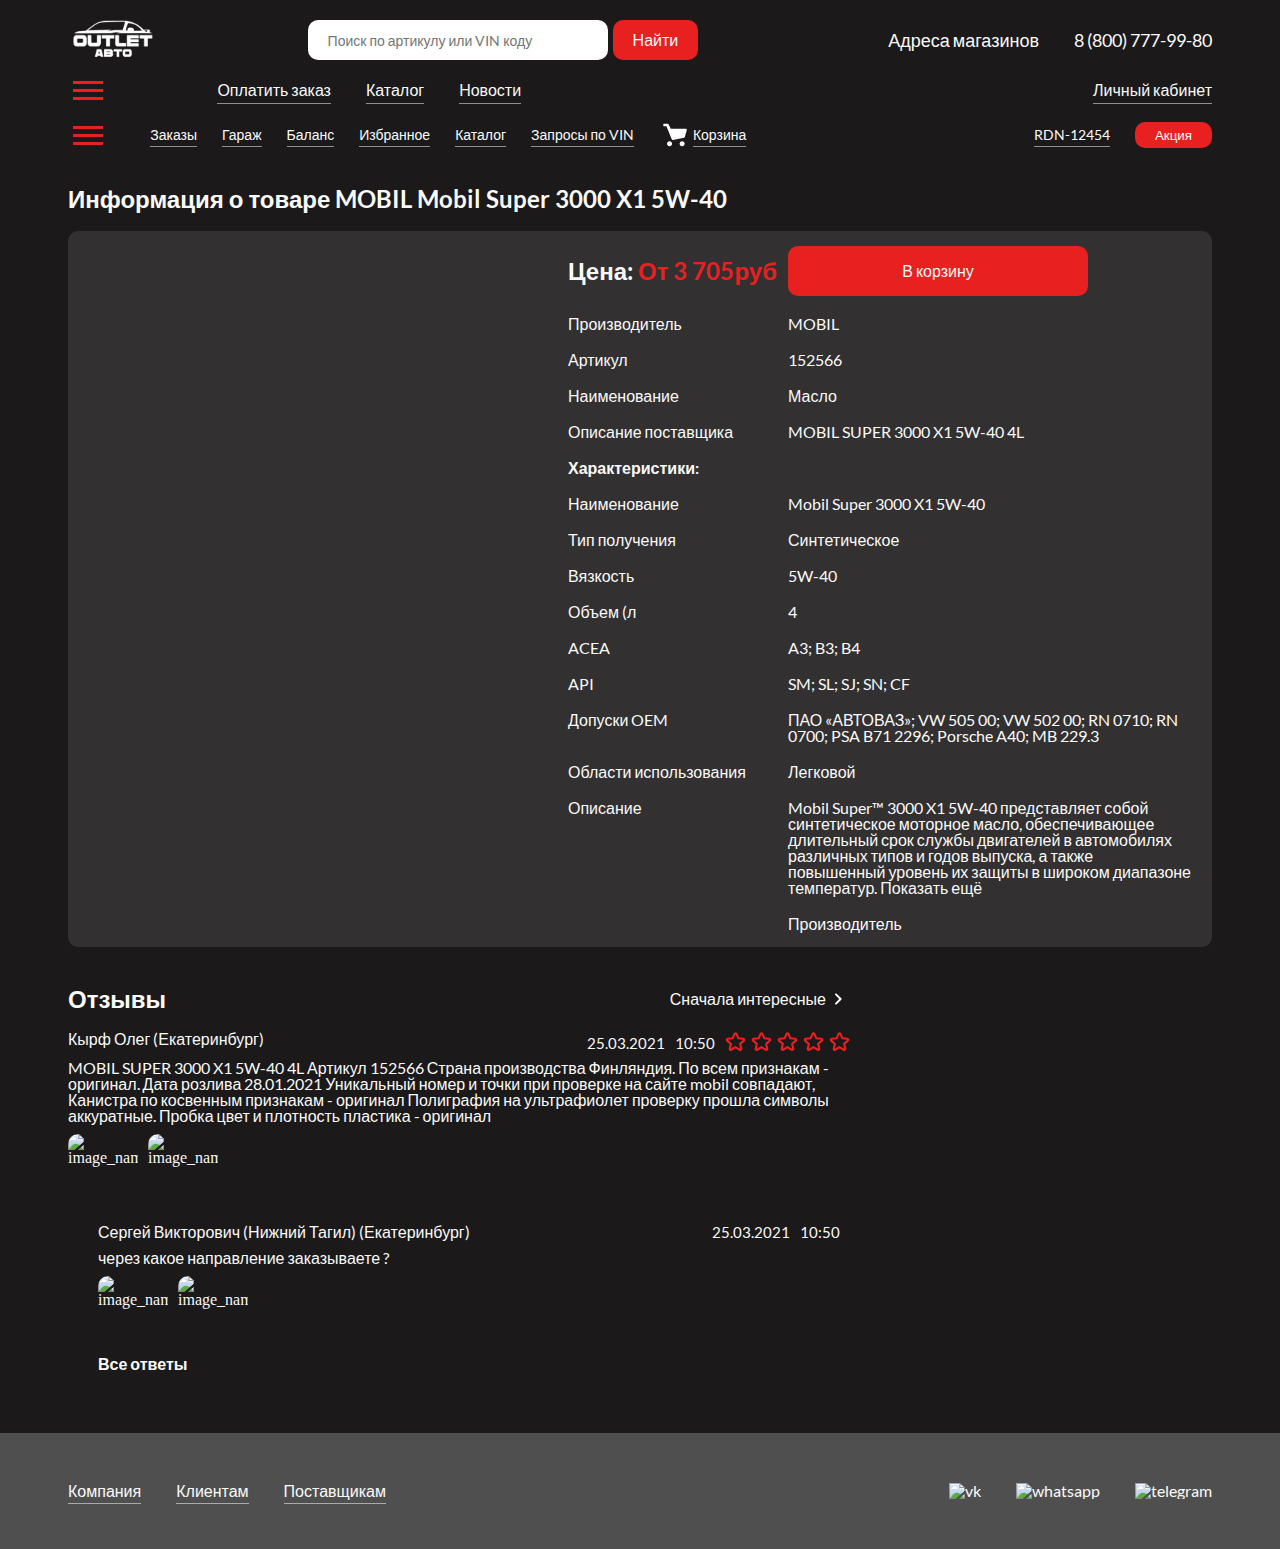
==== commit 22da8d6c: "complete the last page of the site" ====
--- a/pages/universal-catalog-сard.html
+++ b/pages/universal-catalog-сard.html
@@ -127,6 +127,187 @@
                             <div class="row">
                                 <span class="price bold">Цена: <span class="red bold">От 3 705руб</span></span>
                                 <button class="red-btn">В корзину</button>
+                            </div>
+                            <div class="row">
+                                <span>Производитель</span>
+                                <span>MOBIL</span>
+                            </div>
+                            <div class="row">
+                                <span>Артикул</span>
+                                <span>152566</span>
+                            </div>
+                            <div class="row">
+                                <span>Наименование</span>
+                                <span>Масло</span>
+                            </div>
+                            <div class="row">
+                                <span>Описание поставщика</span>
+                                <span>MOBIL SUPER 3000 X1 5W-40 4L</span>
+                            </div>
+                            <div class="row">
+                                <span class="bold row-title">Характеристики:</span>
+                            </div>
+                            <div class="row">
+                                <span>Наименование</span>
+                                <span>Mobil Super 3000 X1 5W-40</span>
+                            </div>
+                            <div class="row">
+                                <span>Тип получения</span>
+                                <span>Синтетическое</span>
+                            </div>
+                            <div class="row">
+                                <span>Вязкость</span>
+                                <span>5W-40</span>
+                            </div>
+                            <div class="row">
+                                <span>Объем (л</span>
+                                <span>4</span>
+                            </div>
+                            <div class="row">
+                                <span>ACEA</span>
+                                <span>A3; B3; B4</span>
+                            </div>
+                            <div class="row">
+                                <span>API</span>
+                                <span>SM; SL; SJ; SN; CF</span>
+                            </div>
+                            <div class="row">
+                                <span>Допуски OEM</span>
+                                <span>ПАО «АВТОВАЗ»; VW 505 00; VW 502 00; RN 0710; RN 0700; PSA B71 2296; Porsche A40;
+                                    MB 229.3</span>
+                            </div>
+                            <div class="row">
+                                <span>Области использования</span>
+                                <span>Легковой</span>
+                            </div>
+                            <div class="row">
+                                <span>Описание</span>
+                                <span>
+                                    Mobil Super™ 3000 X1 5W-40 представляет собой синтетическое моторное масло,
+                                    обеспечивающее длительный срок службы двигателей в автомобилях различных типов и
+                                    годов выпуска, а также повышенный уровень их защиты в широком диапазоне температур.
+                                    Показать ещё</span>
+                            </div>
+                            <div class="row">
+                                <span></span>
+                                <a href="#">Производитель</a>
+                            </div>
+                        </div>
+                    </div>
+                    <div class="reviews">
+                        <div class="reviews-info">
+                            <span class="reviews-info__title bold">Отзывы</span>
+                            <ol class="drop-down-wrapper">
+                                <input type="text" class="drop-down-value">
+                                <span class="drop-down-title">
+                                    Сначала интересные
+                                    <svg xmlns="http://www.w3.org/2000/svg" width="24" height="24" viewBox="0 0 24 24"
+                                        fill="none">
+                                        <path
+                                            d="M10.7 17.2997L15.3 12.6997C15.4 12.5997 15.4707 12.4914 15.512 12.3747C15.5533 12.2581 15.5743 12.1331 15.575 11.9997C15.575 11.8664 15.554 11.7414 15.512 11.6247C15.47 11.5081 15.3993 11.3997 15.3 11.2997L10.7 6.69974C10.5167 6.51641 10.2833 6.42474 10 6.42474C9.71667 6.42474 9.48333 6.51641 9.3 6.69974C9.11667 6.88308 9.025 7.11641 9.025 7.39974C9.025 7.68308 9.11667 7.91641 9.3 8.09974L13.2 11.9997L9.3 15.8997C9.11667 16.0831 9.025 16.3164 9.025 16.5997C9.025 16.8831 9.11667 17.1164 9.3 17.2997C9.48333 17.4831 9.71667 17.5747 10 17.5747C10.2833 17.5747 10.5167 17.4831 10.7 17.2997Z"
+                                            fill="white" />
+                                    </svg>
+                                </span>
+                                <ul class="drop-down-list">
+                                    <li class="drop-down-li"><a class="drop-down-item" href="#">Сначала
+                                            популярные</a></li>
+                                    <li class="drop-down-li"><a class="drop-down-item" href="#">Сначала
+                                            дешевле</a></li>
+                                    <li class="drop-down-li"><a class="drop-down-item" href="#">Сначала
+                                            дороже</a></li>
+                                    <li class="drop-down-li"><a class="drop-down-item" href="#">По
+                                            рейтингу</a>
+                                    </li>
+                                </ul>
+                            </ol>
+                        </div>
+                        <div class="comment comment-parent">
+                            <div class="comment-info">
+                                <span class="name">Кырф Олег <span class="city">(Екатеринбург)</span></span>
+                                <div class="inf">
+                                    <span class="data">25.03.2021</span><span class="time">10:50</span>
+                                    <div class="card-stars" data-star-value="3.5">
+                                        <div class="star">
+                                            <svg xmlns="http://www.w3.org/2000/svg" viewBox="-2.5 -2.5 30 30"
+                                                fill="none">
+                                                <path
+                                                    d="M12.5002 20.651L6.44815 24.2969C6.18079 24.467 5.90128 24.5399 5.60961 24.5156C5.31794 24.4913 5.06274 24.3941 4.84399 24.224C4.62524 24.0538 4.4551 23.8409 4.33357 23.5852C4.21204 23.3295 4.18774 23.0442 4.26065 22.7292L5.86482 15.8385L0.505444 11.2083C0.262388 10.9896 0.110722 10.7402 0.0504439 10.4602C-0.00983391 10.1802 0.00815212 9.90701 0.104402 9.64063C0.201624 9.37327 0.347458 9.15451 0.541902 8.98438C0.736347 8.81424 1.00371 8.70486 1.34399 8.65625L8.4169 8.03646L11.1513 1.54688C11.2728 1.25521 11.4614 1.03646 11.7171 0.890625C11.9728 0.744792 12.2338 0.671875 12.5002 0.671875C12.7676 0.671875 13.0286 0.744792 13.2834 0.890625C13.5381 1.03646 13.7267 1.25521 13.8492 1.54688L16.5836 8.03646L23.6565 8.65625C23.9968 8.70486 24.2641 8.81424 24.4586 8.98438C24.653 9.15451 24.7988 9.37327 24.8961 9.64063C24.9933 9.90799 25.0118 10.1817 24.9515 10.4617C24.8912 10.7417 24.7391 10.9906 24.495 11.2083L19.1357 15.8385L20.7398 22.7292C20.8127 23.0451 20.7884 23.331 20.6669 23.5867C20.5454 23.8424 20.3752 24.0548 20.1565 24.224C19.9377 24.3941 19.6825 24.4913 19.3909 24.5156C19.0992 24.5399 18.8197 24.467 18.5523 24.2969L12.5002 20.651Z"
+                                                    fill="none" />
+                                            </svg>
+                                        </div>
+                                        <div class="star">
+                                            <svg xmlns="http://www.w3.org/2000/svg" viewBox="-2.5 -2.5 30 30"
+                                                fill="none">
+                                                <path
+                                                    d="M12.5002 20.651L6.44815 24.2969C6.18079 24.467 5.90128 24.5399 5.60961 24.5156C5.31794 24.4913 5.06274 24.3941 4.84399 24.224C4.62524 24.0538 4.4551 23.8409 4.33357 23.5852C4.21204 23.3295 4.18774 23.0442 4.26065 22.7292L5.86482 15.8385L0.505444 11.2083C0.262388 10.9896 0.110722 10.7402 0.0504439 10.4602C-0.00983391 10.1802 0.00815212 9.90701 0.104402 9.64063C0.201624 9.37327 0.347458 9.15451 0.541902 8.98438C0.736347 8.81424 1.00371 8.70486 1.34399 8.65625L8.4169 8.03646L11.1513 1.54688C11.2728 1.25521 11.4614 1.03646 11.7171 0.890625C11.9728 0.744792 12.2338 0.671875 12.5002 0.671875C12.7676 0.671875 13.0286 0.744792 13.2834 0.890625C13.5381 1.03646 13.7267 1.25521 13.8492 1.54688L16.5836 8.03646L23.6565 8.65625C23.9968 8.70486 24.2641 8.81424 24.4586 8.98438C24.653 9.15451 24.7988 9.37327 24.8961 9.64063C24.9933 9.90799 25.0118 10.1817 24.9515 10.4617C24.8912 10.7417 24.7391 10.9906 24.495 11.2083L19.1357 15.8385L20.7398 22.7292C20.8127 23.0451 20.7884 23.331 20.6669 23.5867C20.5454 23.8424 20.3752 24.0548 20.1565 24.224C19.9377 24.3941 19.6825 24.4913 19.3909 24.5156C19.0992 24.5399 18.8197 24.467 18.5523 24.2969L12.5002 20.651Z"
+                                                    fill="none" />
+                                            </svg>
+                                        </div>
+                                        <div class="star">
+                                            <svg xmlns="http://www.w3.org/2000/svg" viewBox="-2.5 -2.5 30 30"
+                                                fill="none">
+                                                <path
+                                                    d="M12.5002 20.651L6.44815 24.2969C6.18079 24.467 5.90128 24.5399 5.60961 24.5156C5.31794 24.4913 5.06274 24.3941 4.84399 24.224C4.62524 24.0538 4.4551 23.8409 4.33357 23.5852C4.21204 23.3295 4.18774 23.0442 4.26065 22.7292L5.86482 15.8385L0.505444 11.2083C0.262388 10.9896 0.110722 10.7402 0.0504439 10.4602C-0.00983391 10.1802 0.00815212 9.90701 0.104402 9.64063C0.201624 9.37327 0.347458 9.15451 0.541902 8.98438C0.736347 8.81424 1.00371 8.70486 1.34399 8.65625L8.4169 8.03646L11.1513 1.54688C11.2728 1.25521 11.4614 1.03646 11.7171 0.890625C11.9728 0.744792 12.2338 0.671875 12.5002 0.671875C12.7676 0.671875 13.0286 0.744792 13.2834 0.890625C13.5381 1.03646 13.7267 1.25521 13.8492 1.54688L16.5836 8.03646L23.6565 8.65625C23.9968 8.70486 24.2641 8.81424 24.4586 8.98438C24.653 9.15451 24.7988 9.37327 24.8961 9.64063C24.9933 9.90799 25.0118 10.1817 24.9515 10.4617C24.8912 10.7417 24.7391 10.9906 24.495 11.2083L19.1357 15.8385L20.7398 22.7292C20.8127 23.0451 20.7884 23.331 20.6669 23.5867C20.5454 23.8424 20.3752 24.0548 20.1565 24.224C19.9377 24.3941 19.6825 24.4913 19.3909 24.5156C19.0992 24.5399 18.8197 24.467 18.5523 24.2969L12.5002 20.651Z"
+                                                    fill="none" />
+                                            </svg>
+                                        </div>
+
+                                        <div class="star">
+                                            <svg xmlns="http://www.w3.org/2000/svg" viewBox="-2.5 -2.5 30 30"
+                                                fill="none">
+                                                <path
+                                                    d="M12.5002 20.651L6.44815 24.2969C6.18079 24.467 5.90128 24.5399 5.60961 24.5156C5.31794 24.4913 5.06274 24.3941 4.84399 24.224C4.62524 24.0538 4.4551 23.8409 4.33357 23.5852C4.21204 23.3295 4.18774 23.0442 4.26065 22.7292L5.86482 15.8385L0.505444 11.2083C0.262388 10.9896 0.110722 10.7402 0.0504439 10.4602C-0.00983391 10.1802 0.00815212 9.90701 0.104402 9.64063C0.201624 9.37327 0.347458 9.15451 0.541902 8.98438C0.736347 8.81424 1.00371 8.70486 1.34399 8.65625L8.4169 8.03646L11.1513 1.54688C11.2728 1.25521 11.4614 1.03646 11.7171 0.890625C11.9728 0.744792 12.2338 0.671875 12.5002 0.671875C12.7676 0.671875 13.0286 0.744792 13.2834 0.890625C13.5381 1.03646 13.7267 1.25521 13.8492 1.54688L16.5836 8.03646L23.6565 8.65625C23.9968 8.70486 24.2641 8.81424 24.4586 8.98438C24.653 9.15451 24.7988 9.37327 24.8961 9.64063C24.9933 9.90799 25.0118 10.1817 24.9515 10.4617C24.8912 10.7417 24.7391 10.9906 24.495 11.2083L19.1357 15.8385L20.7398 22.7292C20.8127 23.0451 20.7884 23.331 20.6669 23.5867C20.5454 23.8424 20.3752 24.0548 20.1565 24.224C19.9377 24.3941 19.6825 24.4913 19.3909 24.5156C19.0992 24.5399 18.8197 24.467 18.5523 24.2969L12.5002 20.651Z"
+                                                    fill="none" />
+                                            </svg>
+                                        </div>
+                                        <div class="star">
+                                            <svg xmlns="http://www.w3.org/2000/svg" viewBox="-2.5 -2.5 30 30"
+                                                fill="none">
+                                                <path
+                                                    d="M12.5002 20.651L6.44815 24.2969C6.18079 24.467 5.90128 24.5399 5.60961 24.5156C5.31794 24.4913 5.06274 24.3941 4.84399 24.224C4.62524 24.0538 4.4551 23.8409 4.33357 23.5852C4.21204 23.3295 4.18774 23.0442 4.26065 22.7292L5.86482 15.8385L0.505444 11.2083C0.262388 10.9896 0.110722 10.7402 0.0504439 10.4602C-0.00983391 10.1802 0.00815212 9.90701 0.104402 9.64063C0.201624 9.37327 0.347458 9.15451 0.541902 8.98438C0.736347 8.81424 1.00371 8.70486 1.34399 8.65625L8.4169 8.03646L11.1513 1.54688C11.2728 1.25521 11.4614 1.03646 11.7171 0.890625C11.9728 0.744792 12.2338 0.671875 12.5002 0.671875C12.7676 0.671875 13.0286 0.744792 13.2834 0.890625C13.5381 1.03646 13.7267 1.25521 13.8492 1.54688L16.5836 8.03646L23.6565 8.65625C23.9968 8.70486 24.2641 8.81424 24.4586 8.98438C24.653 9.15451 24.7988 9.37327 24.8961 9.64063C24.9933 9.90799 25.0118 10.1817 24.9515 10.4617C24.8912 10.7417 24.7391 10.9906 24.495 11.2083L19.1357 15.8385L20.7398 22.7292C20.8127 23.0451 20.7884 23.331 20.6669 23.5867C20.5454 23.8424 20.3752 24.0548 20.1565 24.224C19.9377 24.3941 19.6825 24.4913 19.3909 24.5156C19.0992 24.5399 18.8197 24.467 18.5523 24.2969L12.5002 20.651Z"
+                                                    fill="none" />
+                                            </svg>
+                                        </div>
+                                    </div>
+                                </div>
+                            </div>
+                            <div class="comment-text">
+                                <p>MOBIL SUPER 3000 X1 5W-40 4L Артикул 152566 Страна производства Финляндия. По всем
+                                    признакам - оригинал. Дата розлива 28.01.2021 Уникальный номер и точки при проверке
+                                    на сайте mobil совпадают, Канистра по косвенным признакам - оригинал Полиграфия на
+                                    ультрафиолет проверку прошла символы аккуратные. Пробка цвет и плотность пластика -
+                                    оригинал</p>
+                            </div>
+                            <div class="comment-image">
+                                <img src="../assets/imgs/accessories.png" alt="image_name"
+                                    class="comment-image__image image-popup">
+                                <img src="../assets/imgs/accessories.png" alt="image_name"
+                                    class="comment-image__image image-popup">
+                            </div>
+                            <div class="answer">
+                                <div class="comment comment-parent">
+                                    <div class="comment-info">
+                                        <span class="name">Сергей Викторович (Нижний Тагил) <span class="city">(Екатеринбург)</span></span>
+                                        <div class="inf">
+                                            <span class="data">25.03.2021</span><span class="time">10:50</span>
+                                        </div>
+                                    </div>
+                                    <div class="comment-text">
+                                        <p>через какое направление заказываете ?</p>
+                                    </div>
+                                    <div class="comment-image">
+                                        <img src="../assets/imgs/accessories.png" alt="image_name"
+                                            class="comment-image__image image-popup">
+                                        <img src="../assets/imgs/accessories.png" alt="image_name"
+                                            class="comment-image__image image-popup">
+                                    </div>
+                                    <div class="answer">
+
+                                    </div>
+                                    <div class="more-wrapper">
+                                        <span class="more">Все ответы</span>
+                                    </div>
+                                </div>
                             </div>
                         </div>
                     </div>
@@ -271,10 +452,16 @@
         </div>
     </div>
 
+    <script src="../assets/js/popUpImage.js"></script>
     <script src="../assets/js/tabs.js"></script>
     <script src="../assets/js/index.js"></script>
+    <script src="../assets/js/starRating.js"></script>
     <script src="../assets/js/--authorization.js"></script>
     <script src="../assets/js/dropped.js"></script>
+
+    <script>
+        const image = new popUpImage('image-popup');
+    </script>
 </body>
 
 </html>--- a/assets/css/style.css
+++ b/assets/css/style.css
@@ -1 +1 @@
-*,*:before,*:after{-webkit-box-sizing:border-box;box-sizing:border-box}html,body,div,span,object,iframe,figure,h1,h2,h3,h4,h5,h6,p,blockquote,pre,a,code,em,img,small,strike,strong,sub,sup,tt,b,u,i,ol,ul,li,fieldset,form,label,table,caption,tbody,tfoot,thead,tr,th,td,main,canvas,embed,footer,header,nav,section,video{margin:0;padding:0;border:0;font-size:100%;font:inherit;vertical-align:baseline;text-rendering:optimizeLegibility;-webkit-font-smoothing:antialiased;-webkit-text-size-adjust:none;-moz-text-size-adjust:none;-ms-text-size-adjust:none;text-size-adjust:none}footer,header,nav,section,main{display:block}body{line-height:1}ol,ul{list-style:none}blockquote,q{quotes:none}blockquote:before,blockquote:after,q:before,q:after{content:"";content:none}table{border-collapse:collapse;border-spacing:0}input{-webkit-appearance:none;border-radius:0}.transparent-btn{border:1px solid #d8d5d5 !important;font-size:18px;padding:15px 20px 15px 15px;border-radius:10px;font-weight:400;cursor:pointer;position:relative;background-color:rgba(0,0,0,0);color:#fafafa !important;display:-webkit-box;display:-ms-flexbox;display:flex;-webkit-box-align:center;-ms-flex-align:center;align-items:center;-webkit-box-pack:start;-ms-flex-pack:start;justify-content:start}.transparent-btn svg{margin-right:3px;min-width:24px;height:24px;-webkit-transform:rotate(0deg);-ms-transform:rotate(0deg);transform:rotate(0deg)}.drop-down-value{opacity:0;height:0;overflow:hidden;position:absolute}.drop-down-title{cursor:pointer}.drop-down-list{left:0;top:100%;position:absolute;padding-top:0px;padding-bottom:0px;padding-left:20px;padding-right:20px;max-height:0px;overflow:hidden;-webkit-transition:.3s;transition:.3s;list-style-type:none;z-index:888}.drop-down-item{color:#fafafa;text-decoration:none}.drop-down-active{padding-top:20px;padding-bottom:20px;max-height:100vh}.drop-down-wrapper{position:relative;padding:0px;margin:0px;-webkit-transition:.6s;transition:.6s}.filter-wrapper .filter-sidebar{display:-webkit-box;display:-ms-flexbox;display:flex;-webkit-box-orient:vertical;-webkit-box-direction:normal;-ms-flex-direction:column;flex-direction:column}.filter-wrapper .filter-title{font-size:18px;font-style:normal;font-weight:400;margin-top:15px;display:block;cursor:pointer}.filter-wrapper .red-btn{margin-top:15px;width:100%;font-size:16px;font-weight:400}.filter-wrapper .accardion-box{max-height:0;overflow:hidden;-webkit-transition:max-height .6s cubic-bezier(0, 1, 0, 1);transition:max-height .6s cubic-bezier(0, 1, 0, 1)}.filter-wrapper .select-title{margin-top:15px;cursor:pointer;display:block;padding:8px 10px;-webkit-transition:.6s;transition:.6s;border:rgba(0,0,0,0);border-radius:5px}.filter-wrapper .search-filter{margin-top:10px;padding:8px 10px;border-radius:5px;background:#504f4f}.filter-wrapper .search-filter::-webkit-input-placeholder{color:#fafafa}.filter-wrapper .search-filter::-moz-placeholder{color:#fafafa}.filter-wrapper .search-filter:-ms-input-placeholder{color:#fafafa}.filter-wrapper .search-filter::-ms-input-placeholder{color:#fafafa}.filter-wrapper .search-filter::placeholder{color:#fafafa}.filter-wrapper .select-list{margin-top:15px}.filter-wrapper .overflow-show .select-title{border:1px solid #fafafa}.overflow-show{-webkit-transition:max-height 1s ease-in-out !important;transition:max-height 1s ease-in-out !important;max-height:100vh !important}header{padding-top:15px}header .header-row-1{display:-webkit-box;display:-ms-flexbox;display:flex;-webkit-box-pack:justify;-ms-flex-pack:justify;justify-content:space-between;-webkit-box-align:center;-ms-flex-align:center;align-items:center}header .header-row-2{display:-webkit-box;display:-ms-flexbox;display:flex;-webkit-box-pack:justify;-ms-flex-pack:justify;justify-content:space-between;-webkit-box-align:center;-ms-flex-align:center;align-items:center}header .header-row-2 .header-account .account-name{display:-webkit-box;display:-ms-flexbox;display:flex}header .header-row-2 .header-account .basket-wrapper{display:none}header .header-logotype{width:15%;height:50px;display:-webkit-box;display:-ms-flexbox;display:flex;-webkit-box-pack:start;-ms-flex-pack:start;justify-content:start;-webkit-box-align:center;-ms-flex-align:center;align-items:center}header .header-logotype .logotype{width:75%;position:relative;left:-9px}header .header-search{width:50%;margin-left:80px}header .header-search .search-input{width:100%;max-width:300px}header .header-contact{width:35%;display:-webkit-box;display:-ms-flexbox;display:flex;-webkit-box-pack:end;-ms-flex-pack:end;justify-content:end;-webkit-box-align:center;-ms-flex-align:center;align-items:center}header .header-contact li{font-size:18px}header .header-contact li:last-child{margin-left:35px}header .header-row-2{margin-top:5px}header .header-row-2 .burger-wrapper{width:10%}header .header-row-2 a{position:relative}header .header-row-2 a::after{content:"";display:block;position:absolute;width:100%;height:1px;background-color:rgba(250,250,250,.5333333333);bottom:-5px;left:0}header .header-nav{width:65%;display:-webkit-box;display:-ms-flexbox;display:flex;-webkit-box-pack:start;-ms-flex-pack:start;justify-content:start;-webkit-box-align:center;-ms-flex-align:center;align-items:center}header .header-nav li{margin-left:35px}header .header-account{width:25%;display:-webkit-box;display:-ms-flexbox;display:flex;-webkit-box-pack:end;-ms-flex-pack:end;justify-content:end;-webkit-box-align:center;-ms-flex-align:center;align-items:center}footer{background-color:#504f4f;padding-top:50px;padding-bottom:50px}footer .container{display:-webkit-box;display:-ms-flexbox;display:flex;-webkit-box-pack:justify;-ms-flex-pack:justify;justify-content:space-between}footer .container .nav{margin-right:20px}footer .container .nav li a{position:relative}footer .container .nav li a::after{content:"";display:block;position:absolute;width:100%;height:1px;background-color:rgba(250,250,250,.5333333333);bottom:-5px;left:0}footer .container ul{display:-webkit-box;display:-ms-flexbox;display:flex}footer .container ul li:not(:last-child){margin-right:35px}footer .container ul li{display:-webkit-box;display:-ms-flexbox;display:flex;-webkit-box-align:center;-ms-flex-align:center;align-items:center}@font-face{font-family:"Lato";src:url("../../fonts/Lato/Lato-Regular.ttf");font-weight:400}@font-face{font-family:"Lato";src:url("../../fonts/Lato/Lato-Bold.ttf");font-weight:700}.favorite .retention .not-empty{margin-top:20px;grid-template-columns:1fr 1fr 1fr;gap:40px}.card-product-wrapper{position:relative;max-width:360px;height:420px;background-color:#fff;border-radius:10px;margin-bottom:15px}.card-product-wrapper .card-love{position:absolute;right:10px;top:10px}.card-product-wrapper .card-love #Vector_2{fill:none}.card-product-wrapper .card-love-active #Vector_2{fill:#e92020}.card-product-wrapper .card-image{display:block;cursor:pointer;width:100%;height:220px}.card-product-wrapper .card-image img{width:100%;height:100%;-o-object-fit:contain;object-fit:contain}.card-product-wrapper .card-content{display:-webkit-box;display:-ms-flexbox;display:flex;-webkit-box-orient:vertical;-webkit-box-direction:normal;-ms-flex-direction:column;flex-direction:column;-webkit-box-pack:justify;-ms-flex-pack:justify;justify-content:space-between;height:215px;top:-15px;border-radius:10px;border:1px solid #3a3a3a;background:#261c1c;-webkit-box-shadow:4px 4px 11px 0px rgba(0,0,0,.25);box-shadow:4px 4px 11px 0px rgba(0,0,0,.25);padding:20px 10px 10px 10px}.card-product-wrapper .card-content a{height:100%;display:-webkit-box;display:-ms-flexbox;display:flex;-webkit-box-orient:vertical;-webkit-box-direction:normal;-ms-flex-direction:column;flex-direction:column;-webkit-box-pack:justify;-ms-flex-pack:justify;justify-content:space-between;padding-top:10px;padding-bottom:10px}.card-product-wrapper .card-content .red-btn{font-size:16px}.card-product-wrapper .card-content .card-title{font-size:18px}.card-product-wrapper .card-content .card-option{font-size:16px}.card-product-wrapper .card-content .card-option li{margin-top:5px}.card-product-wrapper .card-content .card-stats{display:-webkit-box;display:-ms-flexbox;display:flex;-webkit-box-pack:justify;-ms-flex-pack:justify;justify-content:space-between}.card-product-wrapper .card-content .card-stats .card-price{font-size:20px;font-weight:bold}.basket .retention .empty,.favorite .retention .empty{max-width:800px;margin:0 auto;-moz-column-gap:40px;-webkit-column-gap:40px;column-gap:40px;grid-template-columns:100px 1fr;margin-top:50px}.basket .retention .empty h2,.favorite .retention .empty h2{font-size:24px}.basket .retention .empty p,.favorite .retention .empty p{margin-top:5px;font-size:20px}.basket .retention .empty .red-btn,.favorite .retention .empty .red-btn{margin-top:15px;font-size:16px;width:100%;max-width:170px;height:40px}.basket .retention .not-empty{-webkit-transition:.6s;transition:.6s;margin-top:20px;width:100%;display:none;grid-template-columns:1fr 260px;-moz-column-gap:40px;-webkit-column-gap:40px;column-gap:40px}.basket .retention .products-wrapper{padding:20px;background-color:#323030;border-radius:10px}.basket .retention .products-wrapper .headlines{margin-bottom:20px;display:-webkit-box;display:-ms-flexbox;display:flex;-webkit-box-pack:start;-ms-flex-pack:start;justify-content:start;-webkit-box-align:center;-ms-flex-align:center;align-items:center}.basket .retention .products-wrapper .headlines .check-with-label-wrapper{margin-right:30px}.basket .retention .products-wrapper .headlines .check-with-label-wrapper .label-for-check{margin-left:10px}.basket .retention .product-info .total{margin-top:20px;display:-webkit-box;display:-ms-flexbox;display:flex;-webkit-box-pack:justify;-ms-flex-pack:justify;justify-content:space-between}.basket .retention .product-info .total .total-info{font-size:16px}.basket .retention .product-info .bonus{display:block;margin-top:5px;font-size:16px}.basket .retention .product-info .total-price-wrapper{margin-top:35px;margin-bottom:20px;display:-webkit-box;display:-ms-flexbox;display:flex;-webkit-box-pack:justify;-ms-flex-pack:justify;justify-content:space-between;-webkit-box-align:center;-ms-flex-align:center;align-items:center}.basket .retention .product-info .total-price-wrapper .total-text{font-size:24px}.basket .retention .product-info .total-price-wrapper .total-price{font-size:20px}.basket .retention .danger{margin-top:30px;display:-webkit-box;display:-ms-flexbox;display:flex;-webkit-box-pack:justify;-ms-flex-pack:justify;justify-content:space-between;-webkit-box-align:start;-ms-flex-align:start;align-items:start}.basket .retention .danger .danger-text{font-size:15px}.basket .retention .danger .danger-icon{margin-right:10px}.basket .retention .card-wrapper .card{padding:15px;display:grid;grid-template-columns:minmax(-webkit-min-content, 25px) minmax(-webkit-min-content, 115px) minmax(-webkit-min-content, 453px) minmax(-webkit-min-content, 130px) minmax(-webkit-min-content, 25px);grid-template-columns:minmax(min-content, 25px) minmax(min-content, 115px) minmax(min-content, 453px) minmax(min-content, 130px) minmax(min-content, 25px);-moz-column-gap:20px;-webkit-column-gap:20px;column-gap:20px;border-radius:10px;border:1px solid #434343;background:#1d1c1c;-webkit-box-shadow:4px 4px 10px 0px rgba(0,0,0,.25);box-shadow:4px 4px 10px 0px rgba(0,0,0,.25)}.basket .retention .card-wrapper .card:not(:first-child){margin-top:10px}.basket .retention .card-wrapper .card .card-img{width:100%;max-width:115px;border-radius:10px;height:70px;background-position:center;background-size:cover}.basket .retention .card-wrapper .card .card-info{height:70px}.basket .retention .card-wrapper .card .card-info .card-name{font-size:18px;font-weight:700}.basket .retention .card-wrapper .card .card-info .card-type{margin-top:10px;font-size:16px;font-weight:700}.basket .retention .card-wrapper .card .card-price-info{display:-webkit-box;display:-ms-flexbox;display:flex;-webkit-box-pack:justify;-ms-flex-pack:justify;justify-content:space-between;-webkit-box-align:start;-ms-flex-align:start;align-items:start;-webkit-box-orient:vertical;-webkit-box-direction:normal;-ms-flex-direction:column;flex-direction:column}.basket .retention .card-wrapper .card .card-price-info .card-counter{display:-webkit-box;display:-ms-flexbox;display:flex;border-radius:5px;background:#504f4f;padding:3px 10px}.basket .retention .card-wrapper .card .card-price-info .card-counter .card-num{margin-left:20px;margin-right:20px}.basket .retention .card-wrapper .card .card-destroy{display:-webkit-box;display:-ms-flexbox;display:flex;-webkit-box-pack:center;-ms-flex-pack:center;justify-content:center;-webkit-box-align:center;-ms-flex-align:center;align-items:center}.basket .retention .product-interface .input-silver,.basket .retention .product-interface .red-btn{width:100%;height:50px;font-size:18px;font-weight:400}.banner{width:100%;height:140px;background-color:#fafafa;border-radius:10px;margin-top:20px;background-size:cover;background-position:center}.retention .not-empty,.retention .empty{display:none}.retention .active{display:grid !important}.bold{font-weight:bold}.registration .title,.recovery .title{font-size:24px;font-weight:700;text-align:center}.registration .content,.recovery .content{min-height:578px;border-radius:10px;border:1px solid #504f4f;background:#323030;padding:20px 60px 30px 60px;max-width:760px;margin:0 auto}.registration .content .red-btn,.recovery .content .red-btn{width:100%;font-size:18px;font-weight:400}.registration .content .red-btn,.registration .content .transparent-btn,.recovery .content .red-btn,.recovery .content .transparent-btn{width:100%;font-size:18px;font-weight:400}.registration .content .input-silver,.recovery .content .input-silver{text-align:start}.registration .content button,.registration .content input:not([type=checkbox]),.recovery .content button,.recovery .content input:not([type=checkbox]){height:50px;border:none;font-size:14px;margin-top:20px}.recovery .content{display:-webkit-box;display:-ms-flexbox;display:flex;-webkit-box-pack:start;-ms-flex-pack:start;justify-content:start;-webkit-box-align:center;-ms-flex-align:center;align-items:center;-webkit-box-orient:vertical;-webkit-box-direction:normal;-ms-flex-direction:column;flex-direction:column}.recovery .content form{max-width:300px;width:100%;display:-webkit-box;display:-ms-flexbox;display:flex;-webkit-box-pack:center;-ms-flex-pack:center;justify-content:center;-webkit-box-align:center;-ms-flex-align:center;align-items:center;-webkit-box-orient:vertical;-webkit-box-direction:normal;-ms-flex-direction:column;flex-direction:column}.recovery .content .red-btn{margin-top:30px}.registration .dropped-wrapper .arrow{left:auto;right:25px}.registration .check-center{display:-webkit-box;display:-ms-flexbox;display:flex;-webkit-box-align:center;-ms-flex-align:center;align-items:center;-webkit-box-orient:vertical;-webkit-box-direction:normal;-ms-flex-direction:column;flex-direction:column;margin-top:20px}.registration .check-center .check-with-label-wrapper{margin-bottom:30px}.registration .warning{margin-top:20px;text-align:center}.registration .description{margin-top:20px;line-height:normal;font-size:16px;font-weight:400}.registration .content .row-2{display:grid;grid-template-columns:1fr 1fr;-moz-column-gap:40px;-webkit-column-gap:40px;column-gap:40px}.registration .content .row-2 .row-2{-moz-column-gap:10px;-webkit-column-gap:10px;column-gap:10px}.registration .tab-wrapper .btn-active{border:none !important;background-color:#e92020}.registration .tab-wrapper .tab-btn:not(.btn-active):hover{background-color:rgba(233,32,32,.4784313725)}.tab-wrapper .tab{display:none !important}.tab-wrapper .tab-active{display:grid !important}.auth-on li{display:-webkit-box;display:-ms-flexbox;display:flex;-webkit-box-pack:start;-ms-flex-pack:start;justify-content:start;-webkit-box-align:center;-ms-flex-align:center;align-items:center;margin-left:25px !important;font-size:14px}.auth-on .burger-wrapper{width:5% !important}.auth-on .header-nav{width:72% !important}.auth-on .header-account{width:23% !important}.auth-on .header-account .red-btn{padding:5px 20px}.sidebar-mobile{display:none}.mobile-bottom-nav{z-index:2;display:none;position:fixed;bottom:0;left:0;width:100%;height:56px;border:1px solid #504f4f;border-radius:10px 10px 0px 0px;background:#323030}.mobile-bottom-nav .container{width:100%;display:-webkit-box;display:-ms-flexbox;display:flex;-ms-flex-pack:distribute;justify-content:space-around;-webkit-box-align:center;-ms-flex-align:center;align-items:center}.mobile-bottom-nav .container .btn-active svg g path{fill:#e92020 !important}.mobile-bottom-nav .container .btn-active span{color:#e92020 !important}.mobile-bottom-nav .container .btn-wrapper{padding:2px;display:-webkit-box;display:-ms-flexbox;display:flex;-webkit-box-pack:center;-ms-flex-pack:center;justify-content:center;-webkit-box-align:center;-ms-flex-align:center;align-items:center;-webkit-box-orient:vertical;-webkit-box-direction:normal;-ms-flex-direction:column;flex-direction:column}.mobile-bottom-nav .container .btn-wrapper span{font-size:12px}.header-nav .authorization-on{-webkit-box-pack:center;-ms-flex-pack:center;justify-content:center;-webkit-box-align:center;-ms-flex-align:center;align-items:center;margin-left:25px !important}.header-nav .authorization-on img{margin-right:10px}.header-nav .authorization-on a{display:-webkit-box;display:-ms-flexbox;display:flex;-webkit-box-pack:center;-ms-flex-pack:center;justify-content:center;-webkit-box-align:center;-ms-flex-align:center;align-items:center}.check-with-label-wrapper{display:-webkit-box;display:-ms-flexbox;display:flex;-webkit-box-pack:start;-ms-flex-pack:start;justify-content:start;-webkit-box-align:center;-ms-flex-align:center;align-items:center}.check-with-label{margin:0px;margin-right:10px;min-width:20px;width:20px;height:20px;border-radius:5px;background-color:#504f4f}.check-with-label:checked{background-image:url("../imgs/icon/checked.svg");background-size:calc(100% - 8px);background-position:center;background-repeat:no-repeat;padding:2px}.input-silver[type=button]{cursor:pointer}.input-silver{width:100%;background-color:#504f4f;border-radius:10px;font-size:16px;font-weight:400;padding:15px 20px;color:#fafafa}.input-silver::-webkit-input-placeholder{color:#fafafa}.input-silver::-moz-placeholder{color:#fafafa}.input-silver:-ms-input-placeholder{color:#fafafa}.input-silver::-ms-input-placeholder{color:#fafafa}.input-silver::placeholder{color:#fafafa}.silver-bg{background-color:#1b1919;min-height:100vh}.title{font-size:24px;font-weight:700}.news .content .news-card{padding:16px 20px;border-radius:10px;border:1px solid #434343;background:-webkit-gradient(linear, left top, left bottom, from(rgb(58, 58, 58)), to(rgb(29, 28, 28)));background:linear-gradient(to bottom, rgb(58, 58, 58), rgb(29, 28, 28));display:-webkit-box;display:-ms-flexbox;display:flex;-webkit-box-pack:start;-ms-flex-pack:start;justify-content:start;-webkit-box-align:center;-ms-flex-align:center;align-items:center}.news .content .news-card:not(:first-child){margin-top:15px}.news .content .news-card .card-img{max-width:245px;margin-right:40px}.news .content .news-card .card-img img{border-radius:10px;width:100%}.news .content .news-card .card-content{width:100%}.news .content .news-card .card-content span{display:block}.news .content .news-card .card-content .card-title{font-size:24px;font-weight:bold}.news .content .news-card .card-content .card-description{text-overflow:ellipsis;overflow:hidden;white-space:nowrap;font-size:18px;margin-top:10px;width:63%}.news .content .news-card .card-content .card-data{font-size:16px;margin-top:20px}.profile header .logotype img,.add-auto header .logotype img,.authorization header .logotype img{height:48px !important}.paragraph{margin-top:20px;font-size:16px;font-style:normal;font-weight:700;line-height:150%}.company .content .logotype-wrapper{display:-webkit-box;display:-ms-flexbox;display:flex;-webkit-box-pack:center;-ms-flex-pack:center;justify-content:center;padding-top:60px}.company .content .logotype-wrapper .logotype{text-align:center;width:100%;max-width:226px;height:106px}.club .title{font-size:32px;text-align:center}.club .club-wrapper{display:-webkit-box;display:-ms-flexbox;display:flex;-webkit-box-pack:center;-ms-flex-pack:center;justify-content:center;-webkit-box-align:center;-ms-flex-align:center;align-items:center;-webkit-box-orient:vertical;-webkit-box-direction:normal;-ms-flex-direction:column;flex-direction:column;margin-top:30px}.club .club-wrapper .club-title{font-size:20px;font-weight:700}.club .club-wrapper .red-btn{margin-top:20px;width:100%;max-width:360px;height:50px;font-size:18px}.club .network-wrapper{margin-top:40px;display:-webkit-box;display:-ms-flexbox;display:flex;-webkit-box-pack:center;-ms-flex-pack:center;justify-content:center;-webkit-box-align:center;-ms-flex-align:center;align-items:center;-webkit-box-orient:vertical;-webkit-box-direction:normal;-ms-flex-direction:column;flex-direction:column}.club .network-wrapper .network-box{-ms-flex-wrap:wrap;flex-wrap:wrap;display:-webkit-box;display:-ms-flexbox;display:flex;-webkit-box-pack:center;-ms-flex-pack:center;justify-content:center}.club .network-wrapper .network-box .network-title{font-size:32px;font-weight:700}.club .network-wrapper .network-box .networks{margin-top:20px;border-radius:10px;border:1px solid #434343;background:-webkit-gradient(linear, left top, left bottom, from(#3a3a3a), to(#1d1c1c));background:linear-gradient(180deg, #3a3a3a 0%, #1d1c1c 100%);-webkit-box-shadow:4px 4px 10px 0px rgba(0,0,0,.25);box-shadow:4px 4px 10px 0px rgba(0,0,0,.25);display:-webkit-box;display:-ms-flexbox;display:flex;-webkit-box-pack:center;-ms-flex-pack:center;justify-content:center;width:100%;max-width:360px;padding:20px}.club .network-wrapper .network-box .networks li img{width:60px;height:60px}.club .network-wrapper .network-box .networks li:not(:last-child){margin-right:20px}.club .greeting{font-size:18px;font-weight:700;margin-top:20px}.club .paragraph{font-size:16px;font-weight:400;margin-top:10px}.club .paragraph:last-child{margin-top:20px}.image-r{border-radius:10px}.news-page .content .new-content .news-image{float:left;margin-right:20px;margin-bottom:20px}.news-page .content .new-content .date{font-size:16px;font-style:normal;font-weight:400}.news-page .content .new-content h2{font-size:24px;font-style:normal;font-weight:700;line-height:normal;margin:10px 0px 20px 0px}.news-page .content .new-content p{font-size:18px;font-weight:400;line-height:25px}.news-page .content .new-images{display:grid;grid-template-columns:1fr 1fr 1fr 1fr;gap:20px;width:100%;margin-top:30px}.news-page .content .new-images .news-image{width:100%;max-width:260px}.news-page .content .all-news{margin-top:45px}.news-page .content .all-news .news-title{text-align:center;display:block;margin-bottom:30px;font-size:24px;font-weight:700;line-height:normal}.news-page .content .all-news .news-card{display:grid;grid-template-columns:1fr 1fr 1fr 1fr;gap:20px}.news-page .content .all-news .news-card .card{padding:20px;width:100%;height:160px;max-width:260px;border-radius:10px;border:1px solid #434343;background:-webkit-gradient(linear, left top, left bottom, from(#3a3a3a), to(#1d1c1c));background:linear-gradient(180deg, #3a3a3a 0%, #1d1c1c 100%);-webkit-box-shadow:4px 4px 10px 0px rgba(0,0,0,.25);box-shadow:4px 4px 10px 0px rgba(0,0,0,.25)}.news-page .content .all-news .news-card .card .card-date{font-size:16px;font-weight:400}.news-page .content .all-news .news-card .card .card-title{margin-top:10px;font-size:18px;font-weight:700}.self-call .content{height:434px;border-radius:10px;background:#323030;padding:20px}.self-call .content .tab-interface a{font-size:18px;font-weight:400}.self-call .content .tab-interface a:not(:last-child){margin-right:32px}.self-call .content .tab-interface .btn-active{font-weight:700}.self-call .content .tab .tab-title{font-size:18px;font-style:normal;font-weight:700;margin-top:30px;margin-bottom:50px;text-align:center}.self-call .content .tab-one .tab-content{display:grid;grid-template-columns:1fr 1fr;gap:40px}.self-call .content .tab-one .tab-content .address-title{font-size:24px;font-weight:700;margin-bottom:20px}.self-call .content .tab-one .tab-content .address-content{font-size:16px;margin-top:20px;margin-bottom:20px}.self-call .content .tab-one .tab-content .address-content img{margin-right:5px}.self-call .content .tab-one .tab-content .address-content .bold{font-size:18px}.self-call .content .tab-one .tab-content .address-content li:last-child{margin-top:5px;margin-left:17px}.self-call .content .tab-one .tab-content .address-time .address-time-title{font-size:18px;font-weight:700;margin-bottom:5px}.self-call .content .tab-one .tab-content .address-time li span{font-size:16px;font-weight:400;line-height:20px}.universal-catalog .tab-wrapper .sidebar,.catalog .tab-wrapper .sidebar{border-radius:10px;border:1px solid #504f4f;background:#323030;padding:10px}.universal-catalog .tab-wrapper .sidebar li:not(:first-child),.catalog .tab-wrapper .sidebar li:not(:first-child){margin-top:15px}.universal-catalog .tab-wrapper .sidebar a,.catalog .tab-wrapper .sidebar a{font-size:18px;font-weight:400}.universal-catalog .tab-wrapper .tab,.catalog .tab-wrapper .tab{-webkit-box-align:start;-ms-flex-align:start;align-items:start;margin-top:35px;display:grid;grid-template-columns:250px 860px;gap:40px}.universal-catalog .tab-wrapper .tab .tab-card,.catalog .tab-wrapper .tab .tab-card{position:relative;overflow:hidden;background-position:center;z-index:1}.universal-catalog .tab-wrapper .tab .tab-card::after,.catalog .tab-wrapper .tab .tab-card::after{background-repeat:no-repeat;height:106px;bottom:0px;right:0px;position:absolute;display:block;content:"";width:100%;max-width:196px;z-index:-1}.universal-catalog .tab-wrapper .tab .sidebar .nav .mobile-interface,.catalog .tab-wrapper .tab .sidebar .nav .mobile-interface{display:none}.universal-catalog .tab-wrapper .tab .sidebar .nav li:not(:first-child),.catalog .tab-wrapper .tab .sidebar .nav li:not(:first-child){margin-top:15px}.universal-catalog .tab-wrapper .tab .sidebar .nav li .dropped li,.catalog .tab-wrapper .tab .sidebar .nav li .dropped li{margin-top:5px}.universal-catalog .tab-wrapper .tab .sidebar .nav li .dropped a,.catalog .tab-wrapper .tab .sidebar .nav li .dropped a{font-size:16px;font-weight:400;text-decoration-line:underline;-webkit-transition:.6s;transition:.6s;color:#d9d9d9}.universal-catalog .tab-wrapper .tab .sidebar .nav li .dropped .dropped-hidden,.catalog .tab-wrapper .tab .sidebar .nav li .dropped .dropped-hidden{height:0;overflow:hidden;margin-top:0}.universal-catalog .tab-wrapper .tab .sidebar .nav li .dropped .more,.catalog .tab-wrapper .tab .sidebar .nav li .dropped .more{color:#fff;font-size:16px;font-weight:700}.universal-catalog .tab-wrapper .tab .tab-card-wrapper,.catalog .tab-wrapper .tab .tab-card-wrapper{display:grid;grid-template-columns:260px 260px 260px;gap:40px}.universal-catalog .tab-wrapper .tab .tab-card-wrapper .tab-card,.catalog .tab-wrapper .tab .tab-card-wrapper .tab-card{cursor:pointer;padding:20px;width:100%;height:150px;border-radius:10px;background:-webkit-gradient(linear, left top, left bottom, from(rgb(58, 58, 58)), to(rgb(29, 28, 28)));background:linear-gradient(to bottom, rgb(58, 58, 58), rgb(29, 28, 28))}.universal-catalog .tab-wrapper .tab .tab-card-wrapper .tab-card .card-title,.catalog .tab-wrapper .tab .tab-card-wrapper .tab-card .card-title{font-size:18px;font-weight:700}.universal-catalog .tab-wrapper .card-9::after,.catalog .tab-wrapper .card-9::after{background-image:url("../imgs/catalog-page/шины.png")}.universal-catalog .tab-wrapper .card-10::after,.catalog .tab-wrapper .card-10::after{background-image:url("../imgs/catalog-page/диски.png")}.universal-catalog .tab-wrapper .card-11::after,.catalog .tab-wrapper .card-11::after{background-image:url("../imgs/catalog-page/пакрышки.png")}.universal-catalog .tab-wrapper .card-12::after,.catalog .tab-wrapper .card-12::after{background-image:url("../imgs/catalog-page/принодлежности для шин.png")}.universal-catalog .tab-wrapper .card-12::after,.catalog .tab-wrapper .card-12::after{background-image:url("../imgs/catalog-page/принодлежности для шин.png")}.universal-catalog .tab-wrapper .card-13::after,.catalog .tab-wrapper .card-13::after{background-image:url("../imgs/catalog-page/химия.png");max-width:149px !important}.universal-catalog .tab-wrapper .card-14::after,.catalog .tab-wrapper .card-14::after{background-image:url("../imgs/catalog-page/ремонт.png");bottom:-10px !important}.universal-catalog .tab-wrapper .card-15::after,.catalog .tab-wrapper .card-15::after{background-image:url("../imgs/catalog-page/для кузова.png")}.universal-catalog .tab-wrapper .card-16::after,.catalog .tab-wrapper .card-16::after{background-image:url("../imgs/catalog-page/присадки.png");bottom:-10px !important}.universal-catalog .tab-wrapper .card-17::after,.catalog .tab-wrapper .card-17::after{background-image:url("../imgs/catalog-page/для ремонта.png");bottom:-10px !important}.universal-catalog .tab-wrapper .card-18::after,.catalog .tab-wrapper .card-18::after{background-image:url("../imgs/catalog-page/для мойки.png")}.universal-catalog .tab-wrapper .card-19::after,.catalog .tab-wrapper .card-19::after{background-image:url("../imgs/catalog-page/для салона.png")}.universal-catalog .tab-wrapper .card-20::after,.catalog .tab-wrapper .card-20::after{background-image:url("../imgs/catalog-page/автохимия для дисков.png")}.universal-catalog .tab-wrapper .card-21::after,.catalog .tab-wrapper .card-21::after{background-image:url("../imgs/catalog-page/мотохимия.png");bottom:-10px !important}.universal-catalog .tab-wrapper .card-22::after,.catalog .tab-wrapper .card-22::after{background-image:url("../imgs/catalog-page/акксесуары для полировки.png");bottom:-13px !important}.universal-catalog .tab-wrapper .card-23::after,.catalog .tab-wrapper .card-23::after{background-image:url("../imgs/catalog-page/средства гигиены.png")}.universal-catalog .tab-wrapper .card-24::after,.catalog .tab-wrapper .card-24::after{background-image:url("../imgs/catalog-page/наборы автохимии.png")}.universal-catalog .tab-wrapper .card-25::after,.catalog .tab-wrapper .card-25::after{background-image:url("../imgs/catalog-page/бытовая химия.png")}.universal-catalog .tab-wrapper .card-26::after,.catalog .tab-wrapper .card-26::after{background-image:url("../imgs/catalog-page/автолампы.png")}.universal-catalog .tab-wrapper .card-27::after,.catalog .tab-wrapper .card-27::after{background-image:url("../imgs/catalog-page/аккумуляторы.png");bottom:-10px !important}.universal-catalog .tab-wrapper .card-28::after,.catalog .tab-wrapper .card-28::after{background-image:url("../imgs/catalog-page/щётки.png");bottom:-20px !important}.universal-catalog .tab-wrapper .card-29::after,.catalog .tab-wrapper .card-29::after{background-image:url("../imgs/catalog-page/транспандеры.png")}.universal-catalog .tab-wrapper .card-30::after,.catalog .tab-wrapper .card-30::after{background-image:url("../imgs/catalog-page/чехлы.png")}.universal-catalog .tab-wrapper .card-31::after,.catalog .tab-wrapper .card-31::after{background-image:url("../imgs/catalog-page/домкраты.png")}.universal-catalog .tab-wrapper .card-32::after,.catalog .tab-wrapper .card-32::after{background-image:url("../imgs/catalog-page/доп оборудование.png");bottom:-30px !important}.universal-catalog .tab-wrapper .card-33::after,.catalog .tab-wrapper .card-33::after{background-image:url("../imgs/catalog-page/перевозка багажа.png")}.universal-catalog .tab-wrapper .card-34::after,.catalog .tab-wrapper .card-34::after{background-image:url("../imgs/catalog-page/электроустройства.png")}.universal-catalog .tab-wrapper .card-35::after,.catalog .tab-wrapper .card-35::after{background-image:url("../imgs/catalog-page/автоаксессуары.png")}.universal-catalog .tab-wrapper .card-36::after,.catalog .tab-wrapper .card-36::after{background-image:url("../imgs/catalog-page/уход.png")}.universal-catalog .tab-wrapper .card-37::after,.catalog .tab-wrapper .card-37::after{background-image:url("../imgs/catalog-page/автосигнализация.png");bottom:-12px !important}.universal-catalog .tab-wrapper .card-38::after,.catalog .tab-wrapper .card-38::after{background-image:url("../imgs/catalog-page/экстерьер.png");bottom:-20px !important}.universal-catalog .tab-wrapper .card-39::after,.catalog .tab-wrapper .card-39::after{background-image:url("../imgs/catalog-page/зарядные устройства.png");bottom:-21px !important}.universal-catalog .tab-wrapper .card-40::after,.catalog .tab-wrapper .card-40::after{background-image:url("../imgs/catalog-page/принадлежности.png");bottom:-10px}.universal-catalog .tab-wrapper .card-41::after,.catalog .tab-wrapper .card-41::after{background-image:url("../imgs/catalog-page/подшипники.png")}.universal-catalog .tab-wrapper .card-42::after,.catalog .tab-wrapper .card-42::after{background-image:url("../imgs/catalog-page/для детей.png")}.universal-catalog .tab-wrapper .card-43::after,.catalog .tab-wrapper .card-43::after{background-image:url("../imgs/catalog-page/крипёж.png")}.universal-catalog .tab-wrapper .card-44::after,.catalog .tab-wrapper .card-44::after{background-image:url("../imgs/catalog-page/шланги.png")}.universal-catalog .tab-wrapper .card-45::after,.catalog .tab-wrapper .card-45::after{background-image:url("../imgs/catalog-page/коронавирус.png")}.universal-catalog .tab-wrapper .card-46::after,.catalog .tab-wrapper .card-46::after{background-image:url("../imgs/catalog-page/принадлежности к автоприцепам.png");bottom:-10px !important}.universal-catalog .tab-wrapper .card-47::after,.catalog .tab-wrapper .card-47::after{background-image:url("../imgs/catalog-page/мотоакксесуары.png");bottom:-15px !important}.universal-catalog .tab-wrapper .card-48::after,.catalog .tab-wrapper .card-48::after{background-image:url("../imgs/catalog-page/средства гигиены.png")}.universal-catalog .tab-wrapper .card-49::after,.catalog .tab-wrapper .card-49::after{background-image:url("../imgs/catalog-page/сувениры.png");bottom:-15px !important}.universal-catalog .tab-wrapper .tab-interface,.catalog .tab-wrapper .tab-interface{border-radius:10px;background:rgba(212,212,212,.15);-webkit-box-shadow:4px 4px 12px 0px rgba(255,255,255,.21) inset,4px 4px 14px 0px rgba(0,0,0,.25);box-shadow:4px 4px 12px 0px rgba(255,255,255,.21) inset,4px 4px 14px 0px rgba(0,0,0,.25);-webkit-backdrop-filter:blur(10px);backdrop-filter:blur(10px);padding:20px;display:-webkit-box;display:-ms-flexbox;display:flex;-webkit-box-pack:center;-ms-flex-pack:center;justify-content:center;-webkit-box-align:center;-ms-flex-align:center;align-items:center;-webkit-box-orient:vertical;-webkit-box-direction:normal;-ms-flex-direction:column;flex-direction:column}.universal-catalog .tab-wrapper .tab-interface .nav,.catalog .tab-wrapper .tab-interface .nav{margin-bottom:30px}.universal-catalog .tab-wrapper .tab-interface .search,.catalog .tab-wrapper .tab-interface .search{width:100%;-webkit-box-align:center;-ms-flex-align:center;align-items:center;-webkit-box-pack:center;-ms-flex-pack:center;justify-content:center}.universal-catalog .tab-wrapper .tab-interface .search-input,.catalog .tab-wrapper .tab-interface .search-input{display:block;width:100%;max-width:560px}.universal-catalog .tab-wrapper .tab-interface .tab-btn:not(:first-child),.catalog .tab-wrapper .tab-interface .tab-btn:not(:first-child){margin-left:20px}.universal-catalog{background:#1b1919 !important}.universal-catalog .tab-card-wrapper{grid-template-columns:1fr 1fr !important;gap:40px;justify-items:center}.universal-catalog .tab-card-wrapper .card-product-wrapper{width:100%}.universal-catalog .sidebar{border:none !important;background:rgba(0,0,0,0) !important}.universal-catalog .filter-headlines,.universal-catalog .title-sidebar{display:block;margin-top:20px;font-size:24px;font-weight:bold}.universal-catalog .drop-down-title-wrapper{margin-bottom:30px;display:-webkit-box;display:-ms-flexbox;display:flex;-webkit-box-pack:start;-ms-flex-pack:start;justify-content:flex-start;-webkit-box-align:center;-ms-flex-align:center;align-items:center}.universal-catalog .drop-down-list{padding:0px 10px}.universal-catalog .drop-down-list .drop-down-li:not(:first-child){margin-top:5px}.universal-catalog .drop-down-active{padding-top:10px;padding-bottom:10px;border-radius:5px;background:#3a3a3a}.drop-down-wrapper .drop-down-list{top:calc(100% + 10px);border-radius:10px;background:rgba(212,212,212,.15);-webkit-box-shadow:4px 4px 12px 0px rgba(255,255,255,.21) inset,4px 4px 14px 0px rgba(0,0,0,.25);box-shadow:4px 4px 12px 0px rgba(255,255,255,.21) inset,4px 4px 14px 0px rgba(0,0,0,.25);-webkit-backdrop-filter:blur(10px);backdrop-filter:blur(10px)}.uppercase{text-transform:uppercase}.promotion .title{text-align:center;font-size:32px;font-weight:700;margin-bottom:20px}.promotion .title-info{font-size:18px}.promotion .title-info p{margin-bottom:10px}.promotion .code{margin-top:30px;margin-bottom:40px;display:-webkit-box;display:-ms-flexbox;display:flex;-webkit-box-align:center;-ms-flex-align:center;align-items:center;-webkit-box-orient:vertical;-webkit-box-direction:normal;-ms-flex-direction:column;flex-direction:column}.promotion .code .code-title{font-size:20px;font-weight:700}.promotion .code .red-btn{margin-top:20px;height:50px;-webkit-box-pack:center;-ms-flex-pack:center;justify-content:center;-webkit-box-align:center;-ms-flex-align:center;align-items:center;display:-webkit-box;display:-ms-flexbox;display:flex;font-size:18px;width:100%;max-width:360px}.promotion .code .red-btn .uppercase{margin-right:10px}.promotion .brought-friends .brought-wrapper{border-radius:10px;background:#323030;padding:20px}.promotion .brought-friends .brought-wrapper .card{padding:20px;border-radius:10px;border:1px solid #434343;background:#1d1c1c;-webkit-box-shadow:4px 4px 10px 0px rgba(0,0,0,.25);box-shadow:4px 4px 10px 0px rgba(0,0,0,.25);display:grid;grid-template-columns:1fr .25fr}.promotion .brought-friends .brought-wrapper .card:not(:first-child){margin-top:10px}.promotion .brought-friends .brought-wrapper .card .card-left{display:-webkit-box;display:-ms-flexbox;display:flex;-webkit-box-pack:justify;-ms-flex-pack:justify;justify-content:space-between;-webkit-box-align:center;-ms-flex-align:center;align-items:center}.promotion .brought-friends .brought-wrapper .card .card-title{font-size:16px;font-weight:700}.promotion .brought-friends .brought-wrapper .card .card-title .login{font-size:16px;font-weight:400}.promotion .brought-friends .brought-wrapper .card .card-user__name{font-size:16px;font-weight:400}.promotion .brought-friends .brought-wrapper .card .card-date{font-size:16px;font-weight:400}.promotion .brought-friends .brought-wrapper .card .card-price{display:-webkit-box;display:-ms-flexbox;display:flex;-webkit-box-pack:end;-ms-flex-pack:end;justify-content:end;-webkit-box-align:center;-ms-flex-align:center;align-items:center;font-size:16px;font-weight:700}.promotion .brought-friends .brought-friends-title{font-size:24px;font-weight:700;margin-bottom:20px}.garage .add-auto-wrapper{display:-webkit-box;display:-ms-flexbox;display:flex;-webkit-box-pack:end;-ms-flex-pack:end;justify-content:end}.garage .add-auto-wrapper .transparent-btn{max-width:200px;width:100%;height:40px;font-size:16px;font-weight:400;display:-webkit-box;display:-ms-flexbox;display:flex;-webkit-box-pack:center;-ms-flex-pack:center;justify-content:center;-webkit-box-align:center;-ms-flex-align:center;align-items:center;padding:5px}.garage .auto-card-wrapper{margin-top:20px;display:grid;grid-template-columns:1fr 1fr;gap:40px}.garage .auto-card-wrapper .card{border-radius:10px;border:1px solid #434343;background:#1d1c1c;-webkit-box-shadow:4px 4px 10px 0px rgba(0,0,0,.25);box-shadow:4px 4px 10px 0px rgba(0,0,0,.25);padding:20px}.garage .auto-card-wrapper .card .card-iterface{display:-webkit-box;display:-ms-flexbox;display:flex;-webkit-box-pack:justify;-ms-flex-pack:justify;justify-content:space-between;-webkit-box-align:center;-ms-flex-align:center;align-items:center;margin-bottom:10px}.garage .auto-card-wrapper .card .card-iterface .user-name{margin-left:10px;font-size:16px;font-weight:400}.garage .auto-card-wrapper .card .card-info{margin-bottom:20px;font-size:20px}.garage .auto-card-wrapper .card .card-info-two{font-size:16px;margin-bottom:20px}.garage .auto-card-wrapper .card .card-info-two span:not(:first-child){margin-left:30px}.garage .auto-card-wrapper .card .more-wrapper{display:-webkit-box;display:-ms-flexbox;display:flex;-webkit-box-pack:end;-ms-flex-pack:end;justify-content:flex-end}.payment .payment-wrapper{display:grid;grid-template-columns:1fr 1fr;gap:40px}.payment .cirle-content{padding:2pxe}.payment .warning-title{margin-top:60px;font-size:16px;font-weight:700;display:-webkit-box;display:-ms-flexbox;display:flex;-webkit-box-align:center;-ms-flex-align:center;align-items:center;-webkit-box-pack:start;-ms-flex-pack:start;justify-content:flex-start}.payment .warning-title svg{margin-right:10px}.payment .warning-info{font-size:16px;font-weight:400;margin-top:10px;padding-left:34px}.payment .warning-info p:last-child{margin-top:10px}.payment .order-2-mob .circle-btn-wrapper:last-child{margin-top:20px}.payment .circle-btn-wrapper{width:100%}.payment .circle-btn{max-width:100%}.call-to-vin__popup{display:none;position:absolute;left:0;top:0;width:100%;height:100vh;background-color:#1b1919}.call-to-vin__popup .pop-header{width:100%;padding-top:15px}.call-to-vin__popup .pop-header .request,.call-to-vin__popup .pop-header .input-silver{display:block;margin-top:20px}.call-to-vin__popup .pop-header .request{font-size:13px;font-weight:400}.call-to-vin__popup .pop-header .content{display:-webkit-box;display:-ms-flexbox;display:flex;-webkit-box-pack:center;-ms-flex-pack:center;justify-content:center;-webkit-box-align:center;-ms-flex-align:center;align-items:center;-webkit-box-orient:vertical;-webkit-box-direction:normal;-ms-flex-direction:column;flex-direction:column}.call-to-vin__popup .pop-header .content h2{text-align:center;font-size:24px;font-style:normal;font-weight:700;margin-top:40px}.call-to-vin__popup .pop-header .content form{margin-top:40px;max-width:460px}.call-to-vin__popup .pop-header .add-auto-interface{margin-top:20px}.call-to-vin__popup .pop-header .red-btn:disabled{opacity:.5}.call-to-vin__popup .pop-header .red-btn:disabled:hover{background:#e92020}.call-to-vin__popup .pop-header .top{display:-webkit-box;display:-ms-flexbox;display:flex;-webkit-box-pack:justify;-ms-flex-pack:justify;justify-content:space-between;-webkit-box-align:center;-ms-flex-align:center;align-items:center}.call-to-vin__popup .pop-header .logotype{width:15%;height:50px}.call-to-vin__popup .pop-header .logotype img{position:relative;left:-9px;height:48px}.call-to-vin__popup .pop-header .closed-nav{position:relative;background-color:#fafafa;width:30px;height:3px;right:0px;top:0px;-webkit-transform:rotate(45deg);-ms-transform:rotate(45deg);transform:rotate(45deg)}.call-to-vin__popup .pop-header .closed-nav span{width:30px;height:3px;display:block;position:absolute;right:0px;top:0px;background-color:#fafafa;-webkit-transform:rotate(90deg);-ms-transform:rotate(90deg);transform:rotate(90deg)}.call-to-vin__popup-open{display:-webkit-box !important;display:-ms-flexbox !important;display:flex !important}.call-to-vin .content{display:grid;grid-template-columns:1fr;gap:40px}.call-to-vin .main-wrapper{height:400px;margin-top:20px;padding:20px;border-radius:10px;background:#323030}.call-to-vin .main-wrapper .empty{display:-webkit-box;display:-ms-flexbox;display:flex;-webkit-box-pack:center;-ms-flex-pack:center;justify-content:center;-webkit-box-align:center;-ms-flex-align:center;align-items:center;-webkit-box-orient:vertical;-webkit-box-direction:normal;-ms-flex-direction:column;flex-direction:column}.call-to-vin .main-wrapper .empty .red-btn{margin-top:30px}.call-to-vin .main-wrapper .empty p{margin-top:40px}.call-to-vin .main-wrapper .status .drop-down-wrapper{max-width:260px}.call-to-vin .main-wrapper .auto .drop-down-wrapper{max-width:260px}.call-to-vin .main-wrapper .sum{margin-top:20px;display:-webkit-box;display:-ms-flexbox;display:flex;-webkit-box-pack:end;-ms-flex-pack:end;justify-content:flex-end}.call-to-vin .main-wrapper .table{width:100%;margin-top:25px;border-radius:10px;overflow:hidden}.call-to-vin .main-wrapper .table .table-body{width:100%}.call-to-vin .main-wrapper .table .table-body td{padding:20px}.call-to-vin .main-wrapper .table .table-title{width:100%;border-radius:10px;border:1px solid #434343;background:#929090}.call-to-vin .main-wrapper .table .table-title th{padding:10px 20px}.call-to-vin .main-wrapper .table .num{text-align:center}.call-to-vin .main-wrapper .table .nav{text-align:end;cursor:pointer}.call-to-vin .main-wrapper .table .active{border:1px solid #3a3a3a;background:#203c17}.call-to-vin .main-wrapper .table .deactive{border:1px solid #3a3a3a;background:#572525}.call-to-vin .main-wrapper .table .hidden{visibility:collapse}.call-to-vin .main-wrapper .table th,.call-to-vin .main-wrapper .table td{text-align:start;vertical-align:middle}.call-to-vin .main-wrapper .interface{display:grid;font-size:14px;grid-template-columns:260px 1fr 1fr 115px;-webkit-box-align:end;-ms-flex-align:end;align-items:end;gap:10px}.call-to-vin .main-wrapper .interface .search-input{padding-left:24px;height:30px;border-radius:5px;background:#fff;font-size:14px;padding-right:5px;width:100%;-webkit-transition:.2s;transition:.2s}.call-to-vin .main-wrapper .interface .search-input:focus{padding-left:5px}.call-to-vin .main-wrapper .interface .transparent-btn{padding:0px;padding-left:10px;font-size:14px;height:30px}.call-to-vin .main-wrapper .interface .red-btn{padding:0px;height:30px}.orders .content{display:grid;grid-template-columns:1fr 260px;gap:40px}.orders .main-wrapper{margin-top:20px;padding:20px;border-radius:10px;background:#323030}.orders .main-wrapper .calendar{padding-left:10px;padding-right:10px;border-radius:5px;background:#fff;display:-webkit-box;display:-ms-flexbox;display:flex;height:30px;-webkit-box-pack:center;-ms-flex-pack:center;justify-content:center;-webkit-box-align:center;-ms-flex-align:center;align-items:center}.orders .main-wrapper .calendar span{color:#050505}.orders .main-wrapper .sum{margin-top:20px;display:-webkit-box;display:-ms-flexbox;display:flex;-webkit-box-pack:end;-ms-flex-pack:end;justify-content:flex-end}.orders .main-wrapper .table{width:100%;margin-top:25px;border-radius:10px;overflow:hidden}.orders .main-wrapper .table .table-body{width:100%}.orders .main-wrapper .table .table-body td{padding:20px}.orders .main-wrapper .table .table-title{width:100%;border-radius:10px;border:1px solid #434343;background:#929090}.orders .main-wrapper .table .table-title th{padding:10px 20px}.orders .main-wrapper .table .num{text-align:center}.orders .main-wrapper .table .nav{text-align:end;cursor:pointer}.orders .main-wrapper .table .active{border:1px solid #3a3a3a;background:#203c17}.orders .main-wrapper .table .deactive{border:1px solid #3a3a3a;background:#572525}.orders .main-wrapper .table .hidden{visibility:collapse}.orders .main-wrapper .table th,.orders .main-wrapper .table td{text-align:start;vertical-align:middle}.orders .main-wrapper .interface{display:grid;font-size:14px;grid-template-columns:minmax(0px, 200px) minmax(0px, 150px) 335px minmax(0, 115px);-webkit-box-align:end;-ms-flex-align:end;align-items:end;gap:10px}.orders .main-wrapper .interface .data{display:-webkit-box;display:-ms-flexbox;display:flex}.orders .main-wrapper .interface .data .pre-text{display:block;margin-left:10px;margin-right:10px}.orders .main-wrapper .interface .data .next-text{display:block;margin-left:20px;margin-right:10px}.orders .main-wrapper .interface .data .data-start,.orders .main-wrapper .interface .data .data-end{-webkit-box-align:end;-ms-flex-align:end;align-items:end;display:-webkit-box;display:-ms-flexbox;display:flex}.orders .main-wrapper .interface .search-input{padding-left:24px;height:30px;border-radius:5px;background:#fff;font-size:14px;padding-right:5px;width:100%;-webkit-transition:.2s;transition:.2s}.orders .main-wrapper .interface .search-input:focus{padding-left:5px}.orders .main-wrapper .interface .transparent-btn{padding:0px;padding-left:10px;font-size:14px;height:30px}.orders .main-wrapper .interface .red-btn{padding:0px;height:30px}.orders .right-sidebar .nav-wrapper{border-radius:10px;background:#323030;padding:20px 15px}.orders .right-sidebar .nav-wrapper .qr-wrapper .qr{width:100%;height:100px;border-radius:10px;background:#d9d9d9}.orders .right-sidebar .nav-wrapper .qr-wrapper .qr-text{margin-top:10px;font-size:14px;font-weight:400}.orders .right-sidebar .nav-wrapper .circle-btn-wrapper{padding:12.5px 0px 12.5px 21px}.orders .right-sidebar .nav-wrapper .circle-btn{width:100%;max-width:100%;height:50px;font-size:14px}.orders .right-sidebar .nav-wrapper .circle-btn .circle{left:-28px;top:-5.5px;width:60px;height:60px}.orders .right-sidebar .nav-wrapper .circle-btn .circle .cirle-content{width:53px;height:53px}.passenger-car .tab-wrapper{border-radius:10px;background:#323030;padding:20px 15px}.passenger-car .tab-wrapper .tab-active{display:grid !important}.passenger-car .passenger-car-nav-wrapper .passenger-car-links{display:-webkit-box;display:-ms-flexbox;display:flex}.passenger-car .passenger-car-nav-wrapper .passenger-car-links li:not(:first-child){margin-left:30px}.passenger-car .passenger-car-workspace{margin-top:30px}.passenger-car .passenger-car-workspace .workspace{display:grid;grid-template-columns:1fr 1fr 1fr 1fr;-webkit-column-gap:30px;-moz-column-gap:30px;column-gap:30px;grid-auto-flow:column}.passenger-car .passenger-car-workspace .workspace .row-card .card-letter:not(:first-child){margin-top:10px}.passenger-car .passenger-car-workspace .workspace .card-letter{border-radius:10px;background:#504f4f;padding:5px 10px 10px 10px}.passenger-car .passenger-car-workspace .workspace .card-letter .letter{display:-webkit-box;display:-ms-flexbox;display:flex;-webkit-box-pack:center;-ms-flex-pack:center;justify-content:center;-webkit-box-align:center;-ms-flex-align:center;align-items:center;width:30px;height:30px;background-color:#e92020;border-radius:50px}.passenger-car .passenger-car-workspace .workspace .card-letter ul li{text-transform:uppercase;margin-top:5px}.passenger-car .row{display:grid;grid-template-columns:360px 1fr;gap:40px}.passenger-car .row h2{font-size:24px;font-style:normal;font-weight:700;margin-bottom:20px}.passenger-car .row .content-search-wrapper{border-radius:10px;background:#323030;padding:20px 10px;font-size:14px;font-style:normal;font-weight:400}.passenger-car .row .content-search-wrapper .search-input{width:100%}.passenger-car .row .content-search-wrapper .example{margin-top:5px}.passenger-car .row .content-search-wrapper .example .underline{display:block;margin-top:15px}.catalog-personal-account .content{display:grid;grid-template-columns:1fr 1fr;gap:40px}.catalog-personal-account .content .col{border-radius:10px;border:1px solid #504f4f;background:#323030;padding:15px 10px;display:grid;grid-template-columns:1fr 1fr;row-gap:30px;-webkit-column-gap:20px;-moz-column-gap:20px;column-gap:20px}.catalog-personal-account .content .interface-auto{height:40px;grid-column:span 2;display:-webkit-box;display:-ms-flexbox;display:flex;-webkit-box-pack:start;-ms-flex-pack:start;justify-content:flex-start;-webkit-box-align:center;-ms-flex-align:center;align-items:center;font-size:18px;font-style:normal;font-weight:400}.catalog-personal-account .content .interface-auto .transparent-btn{margin-left:10px}.catalog-personal-account .content .interface-auto .search{width:100%;-webkit-box-align:center;-ms-flex-align:center;align-items:center;font-size:16px}.catalog-personal-account .content .interface-auto .search .parameters{margin-right:10px;width:100%}.catalog-personal-account .content .interface-auto .search .search-input{width:100%}.catalog-personal-account .content .transparent-btn{padding:8px 10px 8px 15px;display:-webkit-box;display:-ms-flexbox;display:flex;-webkit-box-pack:justify;-ms-flex-pack:justify;justify-content:space-between;-webkit-box-align:center;-ms-flex-align:center;align-items:center;width:150px;height:30px;font-size:14px;font-style:normal;font-weight:400}.catalog-personal-account .content .slider-auto{grid-column:span 2;position:relative;display:block;overflow:hidden;position:relative;width:100%;height:170px;display:-webkit-box;display:-ms-flexbox;display:flex;-webkit-box-pack:center;-ms-flex-pack:center;justify-content:center;-webkit-box-align:start;-ms-flex-align:start;align-items:start;-webkit-box-orient:vertical;-webkit-box-direction:normal;-ms-flex-direction:column;flex-direction:column;border-radius:10px;border:1px solid #929090;-webkit-box-shadow:4px 4px 24px 0px rgba(0,0,0,.25);box-shadow:4px 4px 24px 0px rgba(0,0,0,.25)}.catalog-personal-account .content .slider-auto .swiper-slide{display:-webkit-box;display:-ms-flexbox;display:flex;-webkit-box-pack:start;-ms-flex-pack:start;justify-content:start;padding:40px 20px;background-position:center !important;background-size:cover !important}.catalog-personal-account .content .slider-auto .swiper-button-next,.catalog-personal-account .content .slider-auto .swiper-button-prev{width:30px;height:30px;border-radius:50px;border:2px solid #fafafa;padding:20px}.catalog-personal-account .content .slider-auto .swiper-button-next::after,.catalog-personal-account .content .slider-auto .swiper-button-next::before,.catalog-personal-account .content .slider-auto .swiper-button-prev::after,.catalog-personal-account .content .slider-auto .swiper-button-prev::before{font-size:22px;color:#fafafa}.catalog-personal-account .content .slider-auto .swiper-button-prev{top:auto;left:20px;bottom:25px}.catalog-personal-account .content .slider-auto .swiper-button-next{top:auto;left:80px;bottom:25px}.catalog-personal-account .content .slider-auto .auto-title{font-size:20px;font-style:normal;font-weight:700;line-height:24px}.catalog-personal-account .content .catalog-card-wrapper{position:relative;width:100%;padding:20px;height:170px;display:-webkit-box;display:-ms-flexbox;display:flex;-webkit-box-pack:center;-ms-flex-pack:center;justify-content:center;-webkit-box-align:start;-ms-flex-align:start;align-items:start;-webkit-box-orient:vertical;-webkit-box-direction:normal;-ms-flex-direction:column;flex-direction:column;border-radius:10px;border:1px solid #929090;-webkit-box-shadow:4px 4px 24px 0px rgba(0,0,0,.25);box-shadow:4px 4px 24px 0px rgba(0,0,0,.25)}.catalog-personal-account .content .catalog-card-title{font-size:20px;font-style:normal;font-weight:700}.catalog-personal-account .content .catalog-card-desc{font-size:16px;font-style:normal;font-weight:400;line-height:20px;margin-top:5px}.catalog-personal-account .content .oil-and-those{background:linear-gradient(91deg, #261C1C 0%, rgba(0, 0, 0, 0) 100%),url("../imgs/catalog-card/1.png");background-position:center;background-size:cover;background-repeat:no-repeat}.catalog-personal-account .content .tires-and-wheels{background:linear-gradient(91deg, #261C1C 0%, rgba(0, 0, 0, 0) 100%),url("../imgs/catalog-card/2.png");background-position:center;background-size:cover;background-repeat:no-repeat}.catalog-personal-account .content .autochemistry{background:linear-gradient(91deg, #261C1C 0%, rgba(0, 0, 0, 0) 100%),url("../imgs/catalog-card/8.png");background-position:center;background-size:cover;background-repeat:no-repeat}.catalog-personal-account .content .car-accessories{background:linear-gradient(91deg, #261C1C 0%, rgba(0, 0, 0, 0) 100%),url("../imgs/catalog-card/3.png");background-position:center;background-size:cover;background-repeat:no-repeat}.catalog-personal-account .content .household-products{background:linear-gradient(91deg, #261C1C 0%, rgba(0, 0, 0, 0) 100%),url("../imgs/catalog-card/7.png");background-position:center;background-size:cover;background-repeat:no-repeat}.catalog-personal-account .content .tools{background:linear-gradient(91deg, #261C1C 0%, rgba(0, 0, 0, 0) 100%),url("../imgs/catalog-card/5.png");background-position:center;background-size:cover;background-repeat:no-repeat}.catalog-personal-account .content .souvenir-products{background:linear-gradient(91deg, #261C1C 0%, rgba(0, 0, 0, 0) 100%),url("../imgs/catalog-card/6.png");background-position:center;background-size:cover;background-repeat:no-repeat}.catalog-personal-account .content .auto-parts{background:linear-gradient(91deg, #261C1C 0%, rgba(0, 0, 0, 0) 100%),url("../imgs/catalog-card/4.png");background-position:center;background-size:cover;background-repeat:no-repeat}.catalog-personal-account .content .not-original-parts{background:linear-gradient(91deg, #261C1C 0%, rgba(0, 0, 0, 0) 100%),url("../imgs/not-original-parts.png");background-position:center;background-size:cover;background-repeat:no-repeat}.catalog-personal-account .content .buy-parts{background:linear-gradient(91deg, #261C1C 0%, rgba(0, 0, 0, 0) 100%),url("../imgs/buy-parts.png");background-position:center;background-size:cover;background-repeat:no-repeat}.catalog-personal-account .content .original-parts{grid-column:span 2;background:linear-gradient(91deg, #261C1C 0%, rgba(0, 0, 0, 0) 100%),url("../imgs/original-parts.png");background-position:center;background-size:cover;background-repeat:no-repeat}.catalog-personal-account .content .accessories{background:linear-gradient(91deg, #261C1C 0%, rgba(0, 0, 0, 0) 100%),url("../imgs/accessories.png");background-position:center;background-size:cover;background-repeat:no-repeat}.catalog-personal-account .content .tires{background:linear-gradient(91deg, #261C1C 0%, rgba(0, 0, 0, 0) 100%),url("../imgs/tires.png");background-position:center;background-size:cover;background-repeat:no-repeat}.balance .content{display:grid;grid-template-columns:380px 1fr;gap:40px}.balance .content .balance-wrapper .balance-card-wrapper:last-child{margin-top:20px}.balance .content .balance-wrapper .balance-card-wrapper .balance-title{font-size:24px;font-style:normal;font-weight:700;margin-bottom:20px;display:block}.balance .content .balance-wrapper .balance-card-wrapper .balance-card{border-radius:10px;background:#323030;padding:20px 25px;display:-webkit-box;display:-ms-flexbox;display:flex;-webkit-box-pack:center;-ms-flex-pack:center;justify-content:center;-webkit-box-align:center;-ms-flex-align:center;align-items:center;-webkit-box-orient:vertical;-webkit-box-direction:normal;-ms-flex-direction:column;flex-direction:column}.balance .content .balance-wrapper .balance-card-wrapper .balance-card .check{display:-webkit-box;display:-ms-flexbox;display:flex;-webkit-box-pack:justify;-ms-flex-pack:justify;justify-content:space-between;font-size:18px;font-style:normal;font-weight:700;width:100%}.balance .content .balance-wrapper .balance-card-wrapper .balance-card .red-btn{max-width:240px;width:100%;margin-top:30px;height:50px;font-size:18px;font-style:normal;font-weight:400}.balance .content .history-wrapper{border-radius:10px;background:#323030;padding:20px 25px}.balance .content .history-wrapper .history-header{display:-webkit-box;display:-ms-flexbox;display:flex;width:100%;-webkit-box-pack:justify;-ms-flex-pack:justify;justify-content:space-between;-webkit-box-align:end;-ms-flex-align:end;align-items:end}.balance .content .history-wrapper .history-header-title{font-size:24px;font-style:normal;font-weight:700}.balance .content .history-wrapper .history-header .red-btn{max-width:115px;width:100%;height:30px;padding:0px}.balance .content .history-wrapper .history-header .data-start,.balance .content .history-wrapper .history-header .data-end{font-size:14px}.balance .content .history-wrapper .history-content{text-align:center}.balance .content .history-wrapper .history-content .empty{font-size:16px;font-style:normal;font-weight:400;margin-top:30px;display:block}.balance .balance-warning{margin-top:40px}.balance .balance-warning .warning-title{font-size:16px;font-style:normal;font-weight:700;display:-webkit-box;display:-ms-flexbox;display:flex;-webkit-box-pack:start;-ms-flex-pack:start;justify-content:start;-webkit-box-align:center;-ms-flex-align:center;align-items:center;width:100%}.balance .balance-warning .warning-title svg{margin-right:10px}.balance .balance-warning .warning-info{margin-left:34px}.balance .balance-warning .warning-info p{margin-top:10px;font-size:16px;font-style:normal;font-weight:400}.modification .found-title{font-size:24px;font-style:normal;font-weight:700;margin-bottom:20px;display:block}.modification .found-card{border-radius:10px;border:1px solid #434343;background:#1d1c1c;-webkit-box-shadow:4px 4px 10px 0px rgba(0,0,0,.25);box-shadow:4px 4px 10px 0px rgba(0,0,0,.25);padding:20px;gap:20px;-webkit-box-pack:justify;-ms-flex-pack:justify;justify-content:space-between;max-width:610px}.modification .found-card .row-card{display:-webkit-box;display:-ms-flexbox;display:flex;-webkit-box-pack:center;-ms-flex-pack:center;justify-content:center;-webkit-box-align:center;-ms-flex-align:center;align-items:center;-webkit-box-orient:vertical;-webkit-box-direction:normal;-ms-flex-direction:column;flex-direction:column}.modification .found-card .row-card .red-btn{margin-top:20px;max-width:160px;font-size:18px;font-style:normal;font-weight:400}.modification .found-card .row-card ul li{display:-webkit-box;display:-ms-flexbox;display:flex;-webkit-box-pack:justify;-ms-flex-pack:justify;justify-content:space-between;gap:20px}.modification .found-card .row-card ul li span{min-width:calc(50% - 20px);width:100%;max-width:50%}.modification .found-card .row-card ul li:not(:first-child){margin-top:20px}.modification .found-card .bold{font-size:18px;font-style:normal;font-weight:700}.modification .found-card span{font-size:15px;font-style:normal;font-weight:400}.modification .found-modification-card{display:-webkit-box;display:-ms-flexbox;display:flex;-webkit-box-pack:justify;-ms-flex-pack:justify;justify-content:space-between}.modification .found-modification-card div li{line-height:18px;width:100% !important}.modification .found-modification-card div li:last-child{margin-top:10px}.modification .select-modification{margin-top:40px}.modification .select-modification .row{display:grid;grid-template-columns:1fr 1fr 1fr;gap:40px}.universal-catalog-tire .card-product{border-radius:10px;border:1px solid #434343;background:#1d1c1c;-webkit-box-shadow:4px 4px 10px 0px rgba(0,0,0,.25);box-shadow:4px 4px 10px 0px rgba(0,0,0,.25);padding:20px;display:grid;grid-template-columns:330px 1fr;gap:20px}.universal-catalog-tire .card-product .product-option{width:100%;margin-top:20px}.universal-catalog-tire .card-product .product-option .product-title{border-radius:10px;background:#3a3a3a;display:-webkit-box;display:-ms-flexbox;display:flex;padding:10px}.universal-catalog-tire .card-product .product-option .product-title .num{width:60px;padding-right:20px;text-align:center}.universal-catalog-tire .card-product .product-option .product-data{padding:10px;display:-webkit-box;display:-ms-flexbox;display:flex}.universal-catalog-tire .card-product .product-option .product-data .num{text-align:center;width:60px;padding-right:20px}.universal-catalog-tire .card-product .product-image{width:100%;height:255px;display:block;background-color:#fafafa;border-radius:10px}.universal-catalog-tire .card-product .card-info{display:-webkit-box;display:-ms-flexbox;display:flex;-webkit-box-pack:start;-ms-flex-pack:start;justify-content:start;-webkit-box-align:center;-ms-flex-align:center;align-items:center;-webkit-box-orient:vertical;-webkit-box-direction:normal;-ms-flex-direction:column;flex-direction:column;width:100%}.universal-catalog-tire .card-product .card-info .product-name{width:100%;display:inline-block;font-size:18px;font-style:normal;font-weight:700}.universal-catalog-tire .card-product .card-info .red-btn{margin-top:10px;height:50px;max-width:160px;width:100%;font-size:18px;font-style:normal;font-weight:400}.universal-catalog-tire .tab-btn{cursor:pointer;font-size:18px;font-style:normal;font-weight:400}.universal-catalog-tire .btn-active{font-size:18px;font-style:normal;font-weight:700}.universal-catalog-tire .row{display:grid;grid-template-columns:360px 1fr;-webkit-column-gap:40px;-moz-column-gap:40px;column-gap:40px}.universal-catalog-tire .row .header-sidebar{display:-webkit-box;display:-ms-flexbox;display:flex;-webkit-box-pack:justify;-ms-flex-pack:justify;justify-content:space-between;-webkit-box-align:center;-ms-flex-align:center;align-items:center}.universal-catalog-tire .row .content-sidebar,.universal-catalog-tire .row .header-sidebar{padding:20px}.universal-catalog-tire .row .content-sidebar{border-radius:10px;border:1px solid #504f4f;background:#323030}.universal-catalog-tire .row .content-sidebar .search-sidebar{border-radius:10px;background:#fff;width:100%;padding:0px 10px;height:30px;color:#1d1c1c;font-size:16px;font-style:normal;font-weight:400}.universal-catalog-tire .row .content-sidebar .search-sidebar::-webkit-input-placeholder{color:#1d1c1c;font-size:16px;font-style:normal;font-weight:400}.universal-catalog-tire .row .content-sidebar .search-sidebar::-moz-placeholder{color:#1d1c1c;font-size:16px;font-style:normal;font-weight:400}.universal-catalog-tire .row .content-sidebar .search-sidebar:-ms-input-placeholder{color:#1d1c1c;font-size:16px;font-style:normal;font-weight:400}.universal-catalog-tire .row .content-sidebar .search-sidebar::-ms-input-placeholder{color:#1d1c1c;font-size:16px;font-style:normal;font-weight:400}.universal-catalog-tire .row .content-sidebar .search-sidebar::placeholder{color:#1d1c1c;font-size:16px;font-style:normal;font-weight:400}.universal-catalog-tire .row .content-sidebar .sidebar-list{margin-top:10px}.universal-catalog-tire .row .content-sidebar .sidebar-list .select-list{-webkit-transition:max-height .6s cubic-bezier(0, 1, 0, 1);transition:max-height .6s cubic-bezier(0, 1, 0, 1);max-height:0;overflow:hidden}.universal-catalog-tire .row .content-sidebar .sidebar-list .select-list li{margin-top:10px}.universal-catalog-tire .row .content-sidebar .sidebar-list .overflow-show{margin-top:10px}.universal-catalog-tire .row .content-sidebar .sidebar-list .sidebar-title{display:-webkit-box;display:-ms-flexbox;display:flex;-webkit-box-pack:start;-ms-flex-pack:start;justify-content:start;-webkit-box-align:center;-ms-flex-align:center;align-items:center;cursor:pointer}.universal-catalog-tire-2 .content{margin-top:80px;border-radius:10px;border:1px solid #434343;background:#1d1c1c;-webkit-box-shadow:4px 4px 10px 0px rgba(0,0,0,.25);box-shadow:4px 4px 10px 0px rgba(0,0,0,.25);display:grid;grid-template-columns:660px 1fr;gap:20px;padding:20px}.universal-catalog-tire-2 .content .image-wrapper{width:100%;height:510px;background-color:#fafafa;border-radius:10px}.universal-catalog-tire-2 .content .card-info .product-title{border-radius:10px;background:#3a3a3a}.universal-catalog-tire-2 .content .card-info .product-title,.universal-catalog-tire-2 .content .card-info .product-data{display:grid;grid-template-columns:60px 1fr 60px;padding:15px}.universal-catalog-tire-2 .content .card-info .product-title .num,.universal-catalog-tire-2 .content .card-info .product-data .num{text-align:center}.universal-catalog-tire-2 .content .card-info .product-title .search,.universal-catalog-tire-2 .content .card-info .product-data .search{-webkit-box-pack:end;-ms-flex-pack:end;justify-content:end;text-decoration:underline}.universal-catalog-tire-2 .content .card-info .product-data:not(:last-child){border-bottom:1px solid #929090}.universal-catalog-tire-3 .content{margin-top:30px;padding:20px;border-radius:10px;border:1px solid #434343;background:#1d1c1c;-webkit-box-shadow:4px 4px 10px 0px rgba(0,0,0,.25);box-shadow:4px 4px 10px 0px rgba(0,0,0,.25)}.universal-catalog-tire-3 .content .table .table-header{display:grid;grid-template-columns:1fr 1fr 1fr 1fr 1fr;border-radius:10px;background:#3a3a3a;padding:15px 20px}.universal-catalog-tire-3 .content .table .table-header div:last-child{min-width:500px;width:100%}.universal-catalog-tire-3 .content .table .table-body .info{font-size:16px;font-weight:400;padding:10px 20px 0px 20px;display:block}.universal-catalog-tire-3 .content .table .table-body .table-list{padding-bottom:10px;position:relative;border-bottom:1px solid #504f4f}.universal-catalog-tire-3 .content .table .table-body .table-list .time{color:#36bf06;font-size:16px;font-style:normal;font-weight:700}.universal-catalog-tire-3 .content .table .table-body .table-list .show-list{display:grid;grid-template-columns:1fr 1fr 1fr 1fr 1fr;padding:15px 20px;cursor:pointer}.universal-catalog-tire-3 .content .table .table-body .table-list .show-list .col{display:-webkit-box;display:-ms-flexbox;display:flex;-webkit-box-align:start;-ms-flex-align:start;align-items:start;-webkit-box-orient:vertical;-webkit-box-direction:normal;-ms-flex-direction:column;flex-direction:column;-webkit-box-pack:end;-ms-flex-pack:end;justify-content:end}.universal-catalog-tire-3 .content .table .table-body .table-list .show-list .col:last-child{-webkit-box-pack:start;-ms-flex-pack:start;justify-content:start;-webkit-box-orient:horizontal;-webkit-box-direction:normal;-ms-flex-direction:row;flex-direction:row;-webkit-box-align:end;-ms-flex-align:end;align-items:flex-end}.universal-catalog-tire-3 .content .table .table-body .table-list .show-list .col:first-child{grid-column:span 4}.universal-catalog-tire-3 .content .table .table-body .table-list .show-list .col:last-child{min-width:500px;width:100%;display:-webkit-box;display:-ms-flexbox;display:flex;-webkit-box-pack:justify;-ms-flex-pack:justify;justify-content:space-between}.universal-catalog-tire-3 .content .table .table-body .table-list .hidden-list{overflow:hidden}.universal-catalog-tire-3 .content .table .table-body .table-list .hidden-list .list-content{border-radius:10px;background:#292929;display:grid;grid-template-columns:1fr 1fr 1fr 1fr 1fr;padding:15px 20px}.universal-catalog-tire-3 .content .table .table-body .table-list .hidden-list .list-content:not(:first-child){margin-top:5px}.universal-catalog-tire-3 .content .table .table-body .table-list .hidden-list .list-content div{display:-webkit-box;display:-ms-flexbox;display:flex;-webkit-box-align:center;-ms-flex-align:center;align-items:center}.universal-catalog-tire-3 .content .table .table-body .table-list .hidden-list .list-content div:last-child{display:-webkit-box;display:-ms-flexbox;display:flex;-webkit-box-pack:justify;-ms-flex-pack:justify;justify-content:space-between}.universal-catalog-tire-3 .content .table .table-body .table-list .hidden-list .list-content div:nth-child(5){min-width:500px;width:100%}.universal-catalog-tire-3 .content .table .table-body .table-list .inf{display:block;margin-top:10px}.universal-catalog-tire-3 .content .table .table-body .table-list .inf .name{font-size:18px;font-weight:700}.universal-catalog-tire-3 .content .table .table-body .table-list .inf .type{font-size:16px;font-style:normal;font-weight:400}.universal-catalog-tire-3 .content .table .table-body .table-list .order-info{display:-webkit-box;display:-ms-flexbox;display:flex;-webkit-box-align:end;-ms-flex-align:end;align-items:end;margin-right:40px}.universal-catalog-tire-3 .content .table .table-body .table-list .delivery{display:-webkit-box;display:-ms-flexbox;display:flex;-webkit-box-pack:center;-ms-flex-pack:center;justify-content:center;-webkit-box-align:center;-ms-flex-align:center;align-items:center;-webkit-box-orient:vertical;-webkit-box-direction:normal;-ms-flex-direction:column;flex-direction:column}.universal-catalog-tire-3 .content .table .table-body .table-list .delivery .delivery-info{display:-webkit-box;display:-ms-flexbox;display:flex;-webkit-box-pack:center;-ms-flex-pack:center;justify-content:center;-webkit-box-align:center;-ms-flex-align:center;align-items:center;-webkit-box-orient:horizontal;-webkit-box-direction:normal;-ms-flex-direction:row;flex-direction:row}.universal-catalog-tire-3 .content .table .table-body .table-list .delivery .delivery-info .delivery-num{display:block;margin-right:6px}.universal-catalog-tire-3 .content .table .table-body .table-list .delivery span{display:block;margin-top:5px}.universal-catalog-tire-3 .content .table .table-body .table-list .price{margin-left:40px}.universal-catalog-tire-3 .content .table .table-body .table-list .info-icon{display:-webkit-box;display:-ms-flexbox;display:flex;-webkit-box-orient:vertical;-webkit-box-direction:normal;-ms-flex-direction:column;flex-direction:column;-webkit-box-align:center;-ms-flex-align:center;align-items:center;-webkit-box-pack:center;-ms-flex-pack:center;justify-content:center}.universal-catalog-tire-3 .content .table .table-body .table-list .info-icon:not(:last-child){margin-right:10px}.universal-catalog-tire-3 .content .table .table-body .table-list .info-icon span{display:block;margin-top:5px}.universal-catalog-card .content .card-product{display:grid;grid-template-columns:440px 1fr;border-radius:10px;background:#323030;padding:15px 20px;gap:40px}.universal-catalog-card .content .card-product .image-wrapper{width:100%}.universal-catalog-card .content .card-product .image-wrapper .image{width:100%;border-radius:10px;background:#fff;-webkit-box-shadow:0px 0px 12px 0px rgba(0,0,0,.25);box-shadow:0px 0px 12px 0px rgba(0,0,0,.25)}.universal-catalog-card .content .card-product .card-product__info .row{display:grid;grid-template-columns:220px 1fr;width:100%}.universal-catalog-card .content .card-product .card-product__info .price{font-size:24px;font-style:normal;font-weight:700}.universal-catalog-card .content .card-product .card-product__info .price .red{color:#e92020}.universal-catalog-card .content .card-product .card-product__info .red-btn{max-width:300px;width:100%;height:50px;color:#fff;font-size:16px;font-weight:400}.call-to-vin .content-wrapper,.orders .content-wrapper,.payment .content-wrapper,.garage .content-wrapper,.promotion .content-wrapper,.balance .content-wrapper,.universal-catalog .content-wrapper,.universal-catalog-tire .content-wrapper,.universal-catalog-tire-2 .content-wrapper,.universal-catalog-tire-3 .content-wrapper,.universal-catalog-card .content-wrapper,.modification .content-wrapper,.catalog .content-wrapper,.self-call .content-wrapper,.catalog-personal-account .content-wrapper,.club .content-wrapper,.passenger-car-info .content-wrapper,.passenger-car .content-wrapper,.company .content-wrapper,.favorite .content-wrapper,.basket .content-wrapper,.recovery .content-wrapper,.news-page .content-wrapper,.news .content-wrapper,.registration .content-wrapper,.profile .content-wrapper{padding-top:32px;min-height:calc(100vh - 317px)}.call-to-vin footer,.orders footer,.payment footer,.garage footer,.promotion footer,.balance footer,.universal-catalog footer,.universal-catalog-tire footer,.universal-catalog-tire-2 footer,.universal-catalog-tire-3 footer,.universal-catalog-card footer,.modification footer,.catalog footer,.self-call footer,.catalog-personal-account footer,.club footer,.passenger-car-info footer,.passenger-car footer,.company footer,.favorite footer,.basket footer,.recovery footer,.news-page footer,.news footer,.registration footer,.profile footer{margin-top:60px}.profile{font-size:24px;font-family:Lato;font-style:normal;font-weight:700}.profile .workspace .notifications,.profile .workspace .notifications-desc{font-size:16px}.profile .workspace .check-with-label-wrapper{margin-top:20px}.profile .workspace .check-with-label-wrapper .check-with-label{margin-right:10px}.profile .workspace .check-with-label-wrapper .label-for-check{font-size:16px !important}.profile .title{margin-bottom:30px}.profile .workspace-list form{width:100%}.profile .workspace-list .form-row{margin-top:30px;display:-webkit-box;display:-ms-flexbox;display:flex;-webkit-box-orient:vertical;-webkit-box-direction:normal;-ms-flex-direction:column;flex-direction:column}.profile .workspace-list .form-row .input-silver{margin-top:10px;width:100%;max-width:360px;height:40px}.profile .workspace-list .form-row .input-silver::-webkit-input-placeholder{color:#d9d9d9}.profile .workspace-list .form-row .input-silver::-moz-placeholder{color:#d9d9d9}.profile .workspace-list .form-row .input-silver:-ms-input-placeholder{color:#d9d9d9}.profile .workspace-list .form-row .input-silver::-ms-input-placeholder{color:#d9d9d9}.profile .workspace-list .form-row .input-silver::placeholder{color:#d9d9d9}.profile .workspace-list .form-row label,.profile .workspace-list .form-row .input-silver,.profile .workspace-list .form-row .red-btn{font-weight:400;font-size:16px !important}.profile .workspace-list .form-row .transparent-btn,.profile .workspace-list .form-row .red-btn{margin-top:10px;padding:10px 0px;max-width:160px}.profile .profile-workspace{margin-top:20px}.profile .profile-workspace .workspace{display:none}.profile .profile-workspace .workspace-active{display:-webkit-box;display:-ms-flexbox;display:flex;-webkit-box-orient:vertical;-webkit-box-direction:normal;-ms-flex-direction:column;flex-direction:column}.profile .profile-nav-wrapper .profile-links{display:-webkit-box;display:-ms-flexbox;display:flex;-webkit-box-pack:start;-ms-flex-pack:start;justify-content:start;-webkit-box-align:center;-ms-flex-align:center;align-items:center}.profile .profile-nav-wrapper .profile-links li:not(:first-child){padding-left:30px}.profile .profile-nav-wrapper .profile-links .profile-link{display:block;font-size:20px}.profile .profile-nav-wrapper .profile-links .btn-active{font-weight:700}.add-auto .input-silver{display:block}.add-auto .add-auto-interface{display:-webkit-box;display:-ms-flexbox;display:flex}.add-auto .add-auto-interface .red-btn:last-child{margin-left:20px}.add-auto .add-auto-interface .red-btn:disabled{opacity:.5}.add-auto .add-auto-interface .red-btn:disabled:hover{background:#e92020}.add-auto,.authorization{width:100%;min-height:100vh;background-color:#1b1919}.add-auto .title,.authorization .title{text-align:center;margin-bottom:20px}.add-auto .content-wrapper .container,.authorization .content-wrapper .container{display:-webkit-box;display:-ms-flexbox;display:flex;-webkit-box-pack:center;-ms-flex-pack:center;justify-content:center}.add-auto .content-wrapper .content,.authorization .content-wrapper .content{width:100%;max-width:360px}.add-auto .content-wrapper .content .red-btn,.authorization .content-wrapper .content .red-btn{margin-top:30px;padding:15px;width:100%;font-size:18px;font-weight:400}.add-auto .content-wrapper .content .password-wrapper,.authorization .content-wrapper .content .password-wrapper{width:100%;position:relative}.add-auto .content-wrapper .content .password-wrapper .seePasswordToggle,.authorization .content-wrapper .content .password-wrapper .seePasswordToggle{position:absolute;right:12px;bottom:12px;width:24px;height:24px;background-image:url("../imgs/icon/see.svg");cursor:pointer}.add-auto .content-wrapper .content .password-wrapper .passwordInput,.authorization .content-wrapper .content .password-wrapper .passwordInput{padding-right:48px}.add-auto .content-wrapper .content .input-silver,.authorization .content-wrapper .content .input-silver{margin-top:20px}.add-auto .content-wrapper .content .check-with-label-wrapper,.authorization .content-wrapper .content .check-with-label-wrapper{margin-top:10px}.add-auto .content-wrapper .content .check-with-label-wrapper .check-with-label,.authorization .content-wrapper .content .check-with-label-wrapper .check-with-label{margin-right:10px}.add-auto .content-wrapper .content .auth-links,.authorization .content-wrapper .content .auth-links{width:100%;display:-webkit-box;display:-ms-flexbox;display:flex;-webkit-box-pack:justify;-ms-flex-pack:justify;justify-content:space-between;-webkit-box-align:center;-ms-flex-align:center;align-items:center;margin-top:20px}.add-auto .content-wrapper .content .auth-links a,.authorization .content-wrapper .content .auth-links a{position:relative}.add-auto .content-wrapper .content .auth-links a::after,.authorization .content-wrapper .content .auth-links a::after{position:absolute;content:"";bottom:-5px;left:0;width:100%;height:1px;background-color:#fafafa}label,span,p,a,h1,h2,h3,h4,h5,h6,button,*,input:not(input[type=checkbox]){color:#fafafa;font-family:"Lato",sans-serif;font-weight:400}input[type=checkbox],label:hover{cursor:pointer}input:not(input[type=checkbox]){outline:none;border:none;color:#434343}button,a{text-decoration:none;cursor:pointer;border:none;background:rgba(0,0,0,0)}.input-silver{color:#fafafa !important}.underline{text-decoration:underline}.show-animation{font-size:3rem;opacity:0;-webkit-transform:translateY(100%);-ms-transform:translateY(100%);transform:translateY(100%)}.show{opacity:1;-webkit-transition:all 1s;transition:all 1s;-webkit-transform:translateY(0%);-ms-transform:translateY(0%);transform:translateY(0%)}.wrapper{overflow:hidden}.search{display:-webkit-box;display:-ms-flexbox;display:flex}.search .search-input{padding:10px 20px;border-radius:10px;font-size:14px;height:40px;text-overflow:ellipsis}.search .search-btn{margin-left:5px;height:40px;font-size:16px}.red-btn{background-color:#e92020;padding:10px 20px;border-radius:10px;color:#fafafa !important;cursor:pointer}.red-btn:hover{background-color:rgba(225,0,0,.9)}.transparent-wrapper{display:-webkit-box;display:-ms-flexbox;display:flex;margin-top:35px}.transparent-wrapper .drop-down:last-child{margin-left:40px}.transparent-wrapper-mobile{display:none;margin-top:0px}.circle-btn-wrapper{padding:12.5px 55px}.circle-btn{display:-webkit-box;display:-ms-flexbox;display:flex;-webkit-box-pack:start;-ms-flex-pack:start;justify-content:start;-webkit-box-align:center;-ms-flex-align:center;align-items:center;position:relative;background:rgba(213,212,212,.15);-webkit-box-shadow:4px 4px 14px rgba(0,0,0,.25),inset 4px 4px 12px rgba(255,255,255,.21);box-shadow:4px 4px 14px rgba(0,0,0,.25),inset 4px 4px 12px rgba(255,255,255,.21);-webkit-backdrop-filter:blur(10px);backdrop-filter:blur(10px);border-radius:10px;height:65px;width:100%;max-width:205px;padding:20px 15px 20px 45px}.circle-btn .circle{display:-webkit-box;display:-ms-flexbox;display:flex;-webkit-box-pack:center;-ms-flex-pack:center;justify-content:center;-webkit-box-align:center;-ms-flex-align:center;align-items:center;position:absolute;left:-55px;top:-12.5px;width:90px;height:90px;background:rgba(80,79,79,.877);-webkit-box-shadow:4px 4px 14px rgba(0,0,0,.25),inset 4px 4px 12px rgba(255,255,255,.21);box-shadow:4px 4px 14px rgba(0,0,0,.25),inset 4px 4px 12px rgba(255,255,255,.21);-webkit-backdrop-filter:blur(10px);backdrop-filter:blur(10px);border-radius:50%}.circle-btn .circle .cirle-content{width:75px;height:75px;background-color:#e92020;border-radius:50%;display:-webkit-box;display:-ms-flexbox;display:flex;-webkit-box-pack:center;-ms-flex-pack:center;justify-content:center;-webkit-box-align:center;-ms-flex-align:center;align-items:center}.burger-nav-wrapper{padding-bottom:100px;width:100%;height:100% !important;min-height:100vh;position:absolute;top:0;left:0;background:rgba(92,7,7,.85);-webkit-backdrop-filter:blur(10px);backdrop-filter:blur(10px);z-index:999;display:none;-webkit-box-pack:center;-ms-flex-pack:center;justify-content:center;-webkit-box-align:center;-ms-flex-align:center;align-items:center;-webkit-box-orient:vertical;-webkit-box-direction:normal;-ms-flex-direction:column;flex-direction:column;overflow-y:scroll}.burger-nav-wrapper .container{position:relative}.burger-nav-wrapper .logotype{display:-webkit-box;display:-ms-flexbox;display:flex;-webkit-box-pack:center;-ms-flex-pack:center;justify-content:center;-webkit-box-align:center;-ms-flex-align:center;align-items:center;margin-bottom:50px}.burger-nav-wrapper .burger-btns{cursor:pointer;width:30px;height:30px;display:block;position:absolute;right:5px;top:10px;display:-webkit-box;display:-ms-flexbox;display:flex;-webkit-box-pack:center;-ms-flex-pack:center;justify-content:center;-webkit-box-align:center;-ms-flex-align:center;align-items:center}.burger-nav-wrapper .closed-nav{position:relative;background-color:#fafafa;width:30px;height:3px;right:0px;top:0px;-webkit-transform:rotate(45deg);-ms-transform:rotate(45deg);transform:rotate(45deg)}.burger-nav-wrapper .closed-nav span{width:30px;height:3px;display:block;position:absolute;right:0px;top:0px;background-color:#fafafa;-webkit-transform:rotate(90deg);-ms-transform:rotate(90deg);transform:rotate(90deg)}.burger-nav-wrapper .nav-content{display:-webkit-box;display:-ms-flexbox;display:flex;-webkit-box-pack:center;-ms-flex-pack:center;justify-content:center}.burger-nav-wrapper .nav-content .col:not(:last-child){margin-right:140px}.burger-nav-wrapper .nav-content .col .col-greeting{font-weight:bold;font-size:24px;display:block;padding-bottom:20px}.burger-nav-wrapper .nav-content .col li{font-size:18px;font-weight:400}.burger-nav-wrapper .nav-content .col li:not(:last-child){margin-bottom:15px}.burger-nav-wrapper_active{display:-webkit-box;display:-ms-flexbox;display:flex}.burger-nav{cursor:pointer;width:40px;height:40px;position:relative}.burger-nav span{display:block;position:absolute;width:30px;height:3px;background-color:#e92020;left:5px;top:18.5px}.burger-nav span:last-child{top:10.5px}.burger-nav span:first-child{top:26.5px}.mobile-header{display:none}.container{margin:0 auto;padding:0px 8px;max-width:1400px}@-webkit-keyframes arrow-1{0%{top:0px}50%{top:-4px}100%{top:0px}}@keyframes arrow-1{0%{top:0px}50%{top:-4px}100%{top:0px}}.popular-first .list{border-radius:5px;background:#3a3a3a;padding:10px}.popular-first .list-hidden{padding-top:0;padding-bottom:0}.offer{width:100%;min-height:100vh;background-color:#000;position:relative;background:-webkit-gradient(linear, left top, left bottom, from(#020202), color-stop(0%, #020202), color-stop(10%, rgba(0, 0, 0, 0.3)), color-stop(50%, rgba(0, 0, 0, 0)), color-stop(90%, rgba(0, 0, 0, 0.4)), color-stop(99%, #020202), to(#020202)),url("../imgs/Главная.webp");background:linear-gradient(#020202 0%, #020202 0%, rgba(0, 0, 0, 0.3) 10%, rgba(0, 0, 0, 0) 50%, rgba(0, 0, 0, 0.4) 90%, #020202 99%, #020202 100%),url("../imgs/Главная.webp");background-position:center center;background-size:cover}.offer .drop-down-wrapper{width:100%}.offer .drop-down-wrapper:first-child{max-width:160px}.offer .drop-down-wrapper:last-child{max-width:300px;margin-left:40px}.offer .drop-down-wrapper .drop-down-list{border-radius:10px;background:rgba(212,212,212,.15);-webkit-box-shadow:4px 4px 12px 0px rgba(255,255,255,.21) inset,4px 4px 14px 0px rgba(0,0,0,.25);box-shadow:4px 4px 12px 0px rgba(255,255,255,.21) inset,4px 4px 14px 0px rgba(0,0,0,.25);-webkit-backdrop-filter:blur(10px);backdrop-filter:blur(10px);top:calc(100% + 5px);min-width:260px;z-index:888}.offer .drop-down-wrapper .drop-down-list .drop-down-item{font-size:16px;font-weight:400;margin-top:8px}.offer .drop-down-wrapper .drop-down-list .list-item-title{font-size:18px;font-weight:700}.offer .drop-down-wrapper .list-hidden{padding-top:0px !important;padding-bottom:0px !important;max-height:0px}.offer .arrow-fixed-wrapper{position:absolute;left:calc(50% - 15px);bottom:15px;display:-webkit-box;display:-ms-flexbox;display:flex;-webkit-box-pack:center;-ms-flex-pack:center;justify-content:center;-webkit-box-align:center;-ms-flex-align:center;align-items:center;margin-top:25px}.offer .arrow-fixed{left:calc(50% - 15px);bottom:calc(6.5% - 20px);width:30px;height:40px;display:-webkit-box;display:-ms-flexbox;display:flex;-webkit-box-pack:center;-ms-flex-pack:center;justify-content:center;-webkit-box-align:center;-ms-flex-align:center;align-items:center;-webkit-box-orient:vertical;-webkit-box-direction:normal;-ms-flex-direction:column;flex-direction:column;-webkit-transition:.3s;transition:.3s}.offer .arrow-fixed .arrow-animate{-webkit-animation-duration:.8s;animation-duration:.8s;-webkit-animation-name:arrow-1;animation-name:arrow-1;-webkit-animation-iteration-count:infinite;animation-iteration-count:infinite}.offer .arrow-fixed .arrow{display:-webkit-box;display:-ms-flexbox;display:flex;-webkit-box-pack:center;-ms-flex-pack:center;justify-content:center;-webkit-box-align:center;-ms-flex-align:center;align-items:center;position:relative;top:0;-webkit-transition:.6s;transition:.6s}.offer .arrow-fixed .arrow span{display:block;width:15px;height:3px;border-radius:50px;background-color:#818080;position:relative;margin-top:4px}.offer .arrow-fixed .arrow span:nth-child(2){-webkit-transform:rotate(-40deg);-ms-transform:rotate(-40deg);transform:rotate(-40deg);left:-2.5px}.offer .arrow-fixed .arrow span:nth-child(1){-webkit-transform:rotate(40deg);-ms-transform:rotate(40deg);transform:rotate(40deg);left:2.5px}.offer .content-search-wrapper{background:rgba(213,212,212,.15);-webkit-box-shadow:4px 4px 14px rgba(0,0,0,.25),inset 4px 4px 12px rgba(255,255,255,.21);box-shadow:4px 4px 14px rgba(0,0,0,.25),inset 4px 4px 12px rgba(255,255,255,.21);-webkit-backdrop-filter:blur(10px);backdrop-filter:blur(10px);border-radius:10px;padding:20px}.offer .content-search-wrapper .search-input{width:75%}.offer .content-search-wrapper .search-btn{width:25%;margin-left:20px}.offer .title{width:100%;text-align:center;font-weight:bold;font-size:48px;margin-bottom:290px}.offer .offer-content{position:relative;z-index:2;-webkit-transition:.6s;transition:.6s;width:100%;min-height:600px;height:calc(100vh - 110px);padding-top:10%;padding-bottom:10%;display:-webkit-box;display:-ms-flexbox;display:flex;-webkit-box-pack:start;-ms-flex-pack:start;justify-content:start;-webkit-box-align:end;-ms-flex-align:end;align-items:end}.offer .offer-content .content-wrapper{padding:0px 100px;width:100%;display:-webkit-box;display:-ms-flexbox;display:flex;-ms-flex-pack:distribute;justify-content:space-around;-webkit-box-align:start;-ms-flex-align:start;align-items:start;-webkit-box-orient:vertical;-webkit-box-direction:normal;-ms-flex-direction:column;flex-direction:column;height:100%}.offer .content-wrapper .content-column{width:100%;display:grid;grid-template-columns:1.3fr .7fr;gap:40px}.offer .content-wrapper .content-column .left-content{display:-webkit-box;display:-ms-flexbox;display:flex;-webkit-box-orient:vertical;-webkit-box-direction:normal;-ms-flex-direction:column;flex-direction:column}.offer .content-wrapper .content-column .circle-btn-wrapper:last-child{margin-top:20px}.offer .content-wrapper .content-column .example{width:75%;margin-top:5px;font-size:13px}.offer .content-wrapper .content-column .example span:last-child{margin-left:20px}.offer .circle-btn-wrapper{display:-webkit-box;display:-ms-flexbox;display:flex;-webkit-box-pack:end;-ms-flex-pack:end;justify-content:end;-webkit-box-align:center;-ms-flex-align:center;align-items:center}.universal-catalog-info .info{font-size:18px;font-style:normal;font-weight:700;display:block;margin-bottom:20px}.universal-catalog-info .select-brand{border-radius:10px;background:#323030;padding:10px 20px;min-height:255px;display:-webkit-box;display:-ms-flexbox;display:flex;-webkit-box-orient:vertical;-webkit-box-direction:normal;-ms-flex-direction:column;flex-direction:column;-webkit-box-align:center;-ms-flex-align:center;align-items:center}.universal-catalog-info .select-brand-title{font-size:16px;font-style:normal;font-weight:400}.universal-catalog-info .select-brand .select-brand-title-wrapper{width:100%}.universal-catalog-info .select-brand .drop-down-title{padding:6px 10px;display:-webkit-box;display:-ms-flexbox;display:flex;-webkit-box-pack:justify;-ms-flex-pack:justify;justify-content:space-between;-webkit-box-align:center;-ms-flex-align:center;align-items:center;border-radius:10px;background:#504f4f;width:100%}.universal-catalog-info .select-brand .drop-down-wrapper{width:100%}.universal-catalog-info .select-brand .first{margin-top:5px;margin-bottom:20px}.universal-catalog-info .select-brand .last{margin-top:10px}.universal-catalog-info .select-brand .red-btn{margin-top:20px;height:40px;max-width:160px;width:100%;font-size:16px;font-style:normal;font-weight:400}.universal-catalog-info .content{margin-top:50px;margin-bottom:80px}.universal-catalog-info .row{display:grid;grid-template-columns:380px 1fr;gap:40px}.universal-catalog-info h1{font-size:32px;font-style:normal;font-weight:700}.universal-catalog-info p{display:block;margin-top:10px;font-size:16px;font-style:normal;font-weight:400}.universal-catalog-info h2{margin-top:20px;font-size:24px;font-style:normal;font-weight:700}.universal-catalog-info .mark-list{list-style-type:disc;margin-top:10px;padding-left:20px}.universal-catalog-info .mark-list li{margin-top:5px}.universal-catalog-info .mark-list li span{font-size:16px;font-style:normal;font-weight:400}.universal-catalog,.catalog{background-image:url("../imgs/main-catalogjpg.jpg");background-position:center center;background-repeat:no-repeat;background-size:120%;background-color:#020202}.universal-catalog .greeting,.catalog .greeting{font-weight:bold;padding-top:84px;padding-bottom:20px;font-size:48px;text-align:center}.universal-catalog .catalog-search,.catalog .catalog-search{margin-top:30px;width:100%;display:-webkit-box;display:-ms-flexbox;display:flex;-webkit-box-pack:center;-ms-flex-pack:center;justify-content:center;-webkit-box-align:center;-ms-flex-align:center;align-items:center}.universal-catalog .catalog-search .search-input,.universal-catalog .catalog-search .search-btn,.universal-catalog .catalog-search .parameters,.catalog .catalog-search .search-input,.catalog .catalog-search .search-btn,.catalog .catalog-search .parameters{font-size:20px}.universal-catalog .catalog-search .search-input,.catalog .catalog-search .search-input{width:100%;max-width:690px;margin-right:20px;margin-left:20px}.universal-catalog .catalog-search .search-btn,.catalog .catalog-search .search-btn{margin-left:0px;padding:10px 70px}.universal-catalog .catalog-search .search-btn,.universal-catalog .catalog-search .search-input,.catalog .catalog-search .search-btn,.catalog .catalog-search .search-input{height:60px}.universal-catalog .catalog-grid,.catalog .catalog-grid{display:grid;grid-template-columns:1fr 1fr;-moz-column-gap:40px;-webkit-column-gap:40px;column-gap:40px;row-gap:20px;margin-top:40px;padding-bottom:40px}.universal-catalog .catalog-grid .catalog-card,.catalog .catalog-grid .catalog-card{border:1px solid silver;display:-webkit-box;display:-ms-flexbox;display:flex;-webkit-box-pack:center;-ms-flex-pack:center;justify-content:center;-webkit-box-orient:vertical;-webkit-box-direction:normal;-ms-flex-direction:column;flex-direction:column;border-radius:10px;padding:20px;height:130px;-webkit-transition:.6s;transition:.6s;cursor:pointer;background-color:#000;background-size:cover}.universal-catalog .catalog-grid .catalog-card:hover,.catalog .catalog-grid .catalog-card:hover{-webkit-transform:scale(1.03);-ms-transform:scale(1.03);transform:scale(1.03)}.universal-catalog .catalog-grid .catalog-card:nth-child(1),.catalog .catalog-grid .catalog-card:nth-child(1){background-image:-webkit-gradient(linear, left top, right top, from(rgb(0, 0, 0)), to(rgba(0, 0, 0, 0.1))),url("../imgs/catalog-card/1.png");background-image:linear-gradient(to right, rgb(0, 0, 0), rgba(0, 0, 0, 0.1)),url("../imgs/catalog-card/1.png")}.universal-catalog .catalog-grid .catalog-card:nth-child(2),.catalog .catalog-grid .catalog-card:nth-child(2){background-image:-webkit-gradient(linear, left top, right top, from(rgb(0, 0, 0)), to(rgba(0, 0, 0, 0.1))),url("../imgs/catalog-card/2.png");background-image:linear-gradient(to right, rgb(0, 0, 0), rgba(0, 0, 0, 0.1)),url("../imgs/catalog-card/2.png")}.universal-catalog .catalog-grid .catalog-card:nth-child(3),.catalog .catalog-grid .catalog-card:nth-child(3){background-image:-webkit-gradient(linear, left top, right top, from(rgb(0, 0, 0)), to(rgba(0, 0, 0, 0.1))),url("../imgs/catalog-card/8.png");background-image:linear-gradient(to right, rgb(0, 0, 0), rgba(0, 0, 0, 0.1)),url("../imgs/catalog-card/8.png")}.universal-catalog .catalog-grid .catalog-card:nth-child(4),.catalog .catalog-grid .catalog-card:nth-child(4){background-image:-webkit-gradient(linear, left top, right top, from(rgb(0, 0, 0)), to(rgba(0, 0, 0, 0.1))),url("../imgs/catalog-card/3.png");background-image:linear-gradient(to right, rgb(0, 0, 0), rgba(0, 0, 0, 0.1)),url("../imgs/catalog-card/3.png")}.universal-catalog .catalog-grid .catalog-card:nth-child(5),.catalog .catalog-grid .catalog-card:nth-child(5){background-image:-webkit-gradient(linear, left top, right top, from(rgb(0, 0, 0)), to(rgba(0, 0, 0, 0.1))),url("../imgs/catalog-card/7.png");background-image:linear-gradient(to right, rgb(0, 0, 0), rgba(0, 0, 0, 0.1)),url("../imgs/catalog-card/7.png")}.universal-catalog .catalog-grid .catalog-card:nth-child(6),.catalog .catalog-grid .catalog-card:nth-child(6){background-image:-webkit-gradient(linear, left top, right top, from(rgb(0, 0, 0)), to(rgba(0, 0, 0, 0.1))),url("../imgs/catalog-card/4.png");background-image:linear-gradient(to right, rgb(0, 0, 0), rgba(0, 0, 0, 0.1)),url("../imgs/catalog-card/4.png")}.universal-catalog .catalog-grid .catalog-card:nth-child(7),.catalog .catalog-grid .catalog-card:nth-child(7){background-image:-webkit-gradient(linear, left top, right top, from(rgb(0, 0, 0)), to(rgba(0, 0, 0, 0.1))),url("../imgs/catalog-card/6.png");background-image:linear-gradient(to right, rgb(0, 0, 0), rgba(0, 0, 0, 0.1)),url("../imgs/catalog-card/6.png")}.universal-catalog .catalog-grid .catalog-card:nth-child(8),.catalog .catalog-grid .catalog-card:nth-child(8){background-image:-webkit-gradient(linear, left top, right top, from(rgb(0, 0, 0)), to(rgba(0, 0, 0, 0.1))),url("../imgs/catalog-card/5.png");background-image:linear-gradient(to right, rgb(0, 0, 0), rgba(0, 0, 0, 0.1)),url("../imgs/catalog-card/5.png")}.universal-catalog .catalog-grid .catalog-card .catalog-greeting,.catalog .catalog-grid .catalog-card .catalog-greeting{font-size:24px;font-weight:bold;margin-bottom:5px}.universal-catalog .catalog-grid .catalog-card .catalog-desc,.catalog .catalog-grid .catalog-card .catalog-desc{font-size:18px}.w-100{width:100%}.card-stars{display:-webkit-box;display:-ms-flexbox;display:flex}.card-stars .star{position:relative}.card-stars .star:not(:first-child){margin-left:5px}.card-stars .star svg{padding:0;margin:0;width:25px;height:25px}.card-stars .star svg path{display:block;fill:none;stroke:#e92020;stroke-width:3px}.card-stars .star::after{content:"";position:absolute;left:0;top:0;width:0px;height:25px;display:block;background-image:url("../imgs/icon/star.svg");overflow:hidden}.card-stars .whole-star::after{width:100% !important}.card-stars .half-star::after{width:50% !important}.data{display:-webkit-box;display:-ms-flexbox;display:flex}.data .pre-text{display:block;margin-left:10px;margin-right:10px}.data .next-text{display:block;margin-left:20px;margin-right:10px}.data .data-start,.data .data-end{-webkit-box-align:end;-ms-flex-align:end;align-items:end;display:-webkit-box;display:-ms-flexbox;display:flex}.data .calendar{cursor:pointer;padding-left:10px;padding-right:10px;border-radius:5px;background:#fff;display:-webkit-box;display:-ms-flexbox;display:flex;height:30px;-webkit-box-pack:center;-ms-flex-pack:center;justify-content:center;-webkit-box-align:center;-ms-flex-align:center;align-items:center}.data .calendar span{color:#050505}.calendar-container{margin-left:20px;margin-top:20px;width:350px;border-radius:10px;-webkit-box-shadow:0 15px 40px rgba(0,0,0,.12);box-shadow:0 15px 40px rgba(0,0,0,.12);border-radius:10px;background:#393838;-webkit-box-shadow:4px 4px 12px 0px rgba(255,255,255,.21) inset,4px 4px 14px 0px rgba(0,0,0,.25);box-shadow:4px 4px 12px 0px rgba(255,255,255,.21) inset,4px 4px 14px 0px rgba(0,0,0,.25);-webkit-backdrop-filter:blur(10px);backdrop-filter:blur(10px)}.calendar-container header{display:-webkit-box;display:-ms-flexbox;display:flex;-webkit-box-align:center;-ms-flex-align:center;align-items:center;padding:25px 30px 10px;-webkit-box-pack:justify;-ms-flex-pack:justify;justify-content:space-between}header .calendar-navigation{display:-webkit-box;display:-ms-flexbox;display:flex}header .calendar-navigation span{height:38px;width:38px;margin:0 1px;cursor:pointer;text-align:center;line-height:38px;border-radius:50%;-webkit-user-select:none;-moz-user-select:none;-ms-user-select:none;user-select:none;color:#fafafa;font-size:1.9rem}.calendar-navigation span:last-child{margin-right:-10px}header .calendar-navigation span:hover{background:#f2f2f2}header .calendar-current-date{font-weight:500;font-size:1.45rem}.calendar-body{padding:20px}.calendar-body ul{list-style:none;-ms-flex-wrap:wrap;flex-wrap:wrap;display:-webkit-box;display:-ms-flexbox;display:flex;text-align:center}.calendar-body .calendar-dates{margin-bottom:20px}.calendar-body li{width:14.2857142857%;font-size:14px;color:#fafafa}.calendar-body .calendar-weekdays li{cursor:default;font-weight:500}.calendar-body .calendar-dates li{margin-top:20px;position:relative;z-index:1;cursor:pointer}.calendar-dates li.inactive{color:#aaa}.calendar-dates li.active{color:#fff}.calendar-dates li::before{position:absolute;content:"";z-index:-1;top:50%;left:50%;width:40px;height:40px;border-radius:50%;-webkit-transform:translate(-50%, -50%);-ms-transform:translate(-50%, -50%);transform:translate(-50%, -50%)}.calendar-dates li.active::before{background:#6332c5}.calendar-dates li:not(.active):hover::before{background:#e4e1e1}@media(min-width: 1400px){.container{max-width:1160px}}@media(min-width: 1400px)and (max-height: 785px){.offer .title{margin-bottom:190px}.offer .arrow-fixed-wrapper{position:relative;-webkit-box-align:center;-ms-flex-align:center;align-items:center;-webkit-box-pack:center;-ms-flex-pack:center;justify-content:center;left:0;top:0}}@media screen and (max-width: 1400px){.container{max-width:1160px}.catalog .catalog-search .search-input,.catalog .catalog-search .search-btn,.catalog .catalog-search .parameters{font-size:18px}}@media(max-width: 1400px)and (max-height: 785px){.offer .title{margin-bottom:190px}.offer .arrow-fixed-wrapper{position:relative;-webkit-box-align:center;-ms-flex-align:center;align-items:center;-webkit-box-pack:center;-ms-flex-pack:center;justify-content:center;left:0;top:0}}@media(max-width: 1200px){.catalog .tab-wrapper .tab{grid-template-columns:250px 654px}.catalog .tab-wrapper .tab .tab-card-wrapper{grid-template-columns:1fr 1fr}.container{max-width:960px}header .header-contact a{font-size:16px}header .header-search{width:42%;margin-left:0px}header .header-contact{width:40%}.offer .title{font-size:36px;margin-bottom:250px}.offer .offer-btn-wrapper .circle{width:80px;height:80px;top:-6.5px}.offer .offer-btn-wrapper .circle .cirle-content{width:65px;height:65px}.offer .content-column .circle-btn-wrapper{padding:12.5px 0px 12.5px 55px}.offer .transparent-wrapper .transparent-btn:last-child{margin-left:25px}.offer .content-wrapper .content-column{gap:20px}.offer .content-wrapper .content-column .example{display:-webkit-box;display:-ms-flexbox;display:flex;-webkit-box-pack:justify;-ms-flex-pack:justify;justify-content:space-between;margin-top:10px;padding-right:15px;font-size:9px}.offer .content-wrapper .content-column .example span:last-child{margin-left:30px}.catalog .greeting{font-size:36px}.catalog .catalog-search{-webkit-box-pack:justify;-ms-flex-pack:justify;justify-content:space-between}.catalog .catalog-search .search-input,.catalog .catalog-search .search-btn,.catalog .catalog-search .parameters{font-size:18px}.catalog .catalog-search .search-input{width:55%}}@media(max-width: 1200px)and (max-height: 785px){.offer .title{margin-bottom:190px}.offer .arrow-fixed-wrapper{position:relative;-webkit-box-align:center;-ms-flex-align:center;align-items:center;-webkit-box-pack:center;-ms-flex-pack:center;justify-content:center;left:0;top:0}}@media screen and (max-width: 992px){.payment .circle-btn{max-width:100%;font-size:14px}.catalog .tab-wrapper .tab{grid-template-columns:210px 454px}.favorite .retention .not-empty{grid-template-columns:1fr 1fr;gap:40px}.basket .retention .not-empty .product-interface{margin-top:20px}.basket .retention .not-empty .product-interface .product-info{display:-webkit-box;display:-ms-flexbox;display:flex;-webkit-box-orient:vertical;-webkit-box-direction:normal;-ms-flex-direction:column;flex-direction:column}.basket .retention .not-empty .product-interface .product-info .total{-webkit-box-ordinal-group:2;-ms-flex-order:1;order:1}.basket .retention .not-empty .product-interface .product-info .total .title-info{font-size:16px}.basket .retention .not-empty .product-interface .product-info .total .title-info .bold{font-size:18px}.basket .retention .not-empty .product-interface .product-info .bonus{-webkit-box-ordinal-group:3;-ms-flex-order:2;order:2;font-size:16px}.basket .retention .not-empty .product-interface .product-info .total-price-wrapper{-webkit-box-ordinal-group:4;-ms-flex-order:3;order:3}.basket .retention .not-empty .product-interface .product-info .total-price-wrapper .title-text{font-size:24px}.basket .retention .not-empty .product-interface .product-info .total-price-wrapper .title-price{font-size:20px;font-weight:bold}.basket .retention .not-empty .product-interface .product-info .input-silver{-webkit-box-ordinal-group:5;-ms-flex-order:4;order:4;font-size:16px}.basket .retention .not-empty .product-interface .product-info .red-btn{font-size:18px;margin-top:20px;-webkit-box-ordinal-group:6;-ms-flex-order:5;order:5}.basket .retention .not-empty .product-interface .product-info .banner{-webkit-box-ordinal-group:7;-ms-flex-order:6;order:6}.basket .retention .not-empty .product-interface .product-info .red-btn,.basket .retention .not-empty .product-interface .product-info .input-silver{max-width:360px}.basket .retention .card-wrapper .card{grid-template-columns:minmax(0px, 108px) 1fr;gap:10px}.basket .retention .card-wrapper .card .check-with-label-wrapper{grid-column-start:1;grid-column-end:2;-webkit-box-ordinal-group:2;-ms-flex-order:1;order:1}.basket .retention .card-wrapper .card .card-destroy{grid-column-start:2;grid-column-end:3;-webkit-box-ordinal-group:3;-ms-flex-order:2;order:2;-webkit-box-pack:end;-ms-flex-pack:end;justify-content:end}.basket .retention .card-wrapper .card .card-wrapper{grid-column-start:1;grid-column-end:2;-webkit-box-ordinal-group:4;-ms-flex-order:3;order:3}.basket .retention .card-wrapper .card .card-info{grid-column-start:2;grid-column-end:3;-webkit-box-ordinal-group:5;-ms-flex-order:4;order:4}.basket .retention .card-wrapper .card .card-price-info{-webkit-box-ordinal-group:6;-ms-flex-order:5;order:5;grid-column-start:1;grid-column-end:3;-webkit-box-orient:horizontal;-webkit-box-direction:normal;-ms-flex-direction:row;flex-direction:row}.news .content .news-card .card-content{width:60%}.news .content .news-card .card-content .card-description{width:100%}.auth-on li{margin-left:14px !important;font-size:14px;-webkit-box-align:start;-ms-flex-align:start;align-items:start}.auth-on .header-nav{width:73% !important}.auth-on .header-account{width:25% !important}.auth-on .header-account .red-btn{padding:5px 15px}.container{max-width:720px}header .logotype-wrapper .logotype{width:100%}header .header-row-2{margin-top:10px;-webkit-box-align:start;-ms-flex-align:start;align-items:start}header .header-row-2 .header-contact a::after{display:none}header .header-row-2 .header-nav{margin-top:10.5px}header .header-row-2 .header-nav .basket{display:none}header .header-row-2 .header-account{margin-top:10.5px;-webkit-box-orient:vertical;-webkit-box-direction:normal;-ms-flex-direction:column;flex-direction:column;-webkit-box-align:end;-ms-flex-align:end;align-items:end}header .header-row-2 .header-account .account-name{display:-webkit-box;display:-ms-flexbox;display:flex}header .header-row-2 .header-account .basket-wrapper{display:-webkit-box;display:-ms-flexbox;display:flex}header .header-row-2 .header-account .basket-wrapper .basket{margin-top:5px;-webkit-box-align:center;-ms-flex-align:center;align-items:center}header .header-contact{width:20%;-webkit-box-orient:vertical;-webkit-box-direction:normal;-ms-flex-direction:column;flex-direction:column}header .header-contact li:last-child{margin-left:0px;margin-top:5px}header .header-search{width:60%;margin-left:25px}.offer{min-height:auto;height:auto;background:-webkit-gradient(linear, left top, left bottom, from(#020202), color-stop(0%, #020202), color-stop(10%, rgba(0, 0, 0, 0)), color-stop(48%, rgba(0, 0, 0, 0)), color-stop(40%, rgba(0, 0, 0, 0)), color-stop(75%, #020202), to(#020202)),url("../imgs/Главная.png");background:linear-gradient(#020202 0%, #020202 0%, rgba(0, 0, 0, 0) 10%, rgba(0, 0, 0, 0) 48%, rgba(0, 0, 0, 0) 40%, #020202 75%, #020202 100%),url("../imgs/Главная.png");background-color:#020202;background-size:1120px;background-position-y:66px;background-position-x:center;background-repeat:no-repeat;-webkit-box-shadow:inset 0px calc(-6vh - 2px) 0px #020202;box-shadow:inset 0px calc(-6vh - 2px) 0px #020202}.offer .arrow-fixed-wrapper{display:none}.offer .offer-btn-wrapper .circle-btn-wrapper:first-child{-webkit-box-pack:start !important;-ms-flex-pack:start !important;justify-content:start !important}.offer .offer-content{height:auto;min-height:auto !important}.offer .offer-content .content-wrapper{padding:0}.offer .title{margin-bottom:180px}.offer .transparent-wrapper .drop-down-wrapper:last-child{margin-left:10px}.catalog .catalog-search{-webkit-box-pack:justify;-ms-flex-pack:justify;justify-content:space-between}.catalog .catalog-search .search-input,.catalog .catalog-search .search-btn,.catalog .catalog-search .parameters{font-size:14px}.catalog .catalog-search .search-input{width:53%;height:40px}.catalog .catalog-search .search-btn{height:40px;padding:10px 50px}.catalog .catalog-grid .catalog-card{padding:15px}.catalog .catalog-grid .catalog-card .catalog-greeting{font-size:18px}.catalog .catalog-grid .catalog-card .catalog-desc{font-size:14px}.circle-btn-wrapper{padding:12.5px 0px 12.5px 41px !important}.circle-btn-wrapper .circle-btn{padding:20px 9px 20px 40px}.circle-btn-wrapper .circle-btn .circle{top:-2.5px;left:-40px;width:70px;height:70px}.circle-btn-wrapper .circle-btn .circle .cirle-content{width:60px !important;height:60px !important}.circle-btn-wrapper .circle-btn .circle .cirle-content img{width:100%;padding:10px}}@media(max-width: 797px){.offer .offer-content{padding-bottom:0%}}@media screen and (max-width: 768px){.payment .payment-wrapper{grid-template-columns:1fr}.payment .payment-wrapper .order-1-mob{-webkit-box-ordinal-group:2;-ms-flex-order:1;order:1}.payment .payment-wrapper .order-2-mob{-webkit-box-ordinal-group:3;-ms-flex-order:2;order:2}.payment .payment-wrapper .order-3-mob{-webkit-box-ordinal-group:4;-ms-flex-order:3;order:3}.payment .payment-wrapper .order-4-mob{-webkit-box-ordinal-group:5;-ms-flex-order:4;order:4}.payment .circle-btn{-webkit-box-pack:start !important;-ms-flex-pack:start !important;justify-content:flex-start !important;font-size:16px}.promotion .title{font-size:20px}.promotion .title-info{font-size:14px}.promotion .code .code-title{text-align:center;font-size:16px}.promotion .code .red-btn{max-width:300px;height:40px;font-size:14px}.promotion .brought-friends .brought-friends-title{text-align:center;font-size:20px}.promotion .brought-friends .brought-wrapper .card .card-price{font-size:14px}.promotion .brought-friends .brought-wrapper .card .card-user__name,.promotion .brought-friends .brought-wrapper .card .card-date,.promotion .brought-friends .brought-wrapper .card .card-title{font-size:13px}.promotion .brought-friends .brought-wrapper .card .card-date,.promotion .brought-friends .brought-wrapper .card .card-user__name{margin-top:5px}.promotion .brought-friends .brought-wrapper .card .card-left{-webkit-box-align:start;-ms-flex-align:start;align-items:flex-start;-webkit-box-orient:vertical;-webkit-box-direction:normal;-ms-flex-direction:column;flex-direction:column}.catalog .tab-wrapper .tab-interface .nav{display:grid;grid-template-columns:1fr 1fr;gap:20px}.catalog .tab-wrapper .tab-interface .nav .tab-btn{margin-left:0}.catalog .tab-wrapper .tab{grid-template-columns:1fr}.catalog .tab-wrapper .tab .sidebar{background-color:rgba(0,0,0,0);border:rgba(0,0,0,0);z-index:2}.catalog .tab-wrapper .tab .sidebar .nav{position:absolute;left:0;top:0;width:100%;height:100%;background:#323030;display:none;-webkit-box-orient:vertical;-webkit-box-direction:normal;-ms-flex-direction:column;flex-direction:column;padding:20px}.catalog .tab-wrapper .tab .sidebar .nav .mobile-interface{display:block}.catalog .tab-wrapper .tab .sidebar .active{display:-webkit-box;display:-ms-flexbox;display:flex;overflow-y:scroll}.catalog .tab-wrapper .tab .sidebar .closed-catalog-popup{position:absolute;top:20px;right:20px}.sidebar-mobile{display:-webkit-box;display:-ms-flexbox;display:flex;-webkit-box-orient:vertical;-webkit-box-direction:normal;-ms-flex-direction:column;flex-direction:column}.sidebar-mobile p{font-size:16px;font-weight:700;margin-bottom:10px}.sidebar-mobile .red-btn{height:40px;font-size:16px;font-weight:700}.favorite .retention .not-empty{justify-items:center;grid-template-columns:1fr;gap:20px}.basket .retention .not-empty{grid-template-columns:1fr}footer{margin-bottom:50px}.registration .content .row-2{grid-template-columns:1fr}.registration .content .row-2 .row-2{grid-template-columns:1fr 1fr}.mobile-bottom-nav{display:-webkit-box;display:-ms-flexbox;display:flex}.news .content .news-card .card-img{display:none}.news .content .news-card .card-content{width:100%}.news .content .news-card .card-content .card-title{font-size:16px}.news .content .news-card .card-content .card-description{font-size:14px}.news .content .news-card .card-content .card-data{font-size:12px}.auth-on li{margin-left:0px !important}.auth-on .header-account{width:33% !important}.auth-on .header-contact{width:52%;-webkit-box-align:end;-ms-flex-align:end;align-items:end}.burger-nav-wrapper{padding-top:40px;padding-bottom:40px;-webkit-box-pack:start;-ms-flex-pack:start;justify-content:start}.burger-nav-wrapper .logotype{margin-bottom:20px}.burger-nav-wrapper .container{display:-webkit-box;display:-ms-flexbox;display:flex;-webkit-box-pack:start;-ms-flex-pack:start;justify-content:start;-webkit-box-align:start;-ms-flex-align:start;align-items:start;-webkit-box-orient:vertical;-webkit-box-direction:normal;-ms-flex-direction:column;flex-direction:column}.burger-nav-wrapper .nav-content{-webkit-box-pack:center;-ms-flex-pack:center;justify-content:center;-webkit-box-align:start;-ms-flex-align:start;align-items:start;-webkit-box-orient:vertical;-webkit-box-direction:normal;-ms-flex-direction:column;flex-direction:column}.burger-nav-wrapper .nav-content .col{margin-top:20px}.burger-nav-wrapper .nav-content .col:not(:last-child){margin-right:0}.burger-nav-wrapper .nav-content .col .col-greeting{font-size:16px}.burger-nav-wrapper .nav-content .col li{font-size:14px}.burger-nav-wrapper .nav-content .col li:not(:last-child){margin-bottom:10px}footer ul li:not(:last-child){margin-right:25px !important}.container{max-width:540px}.pc-header{display:none}.mobile-header{display:block}header{padding-top:25px}header .header-row-2{margin-top:20px;-webkit-box-align:start;-ms-flex-align:start;align-items:start}header .header-row-2 .header-account{margin-top:0px;-webkit-box-align:start;-ms-flex-align:start;align-items:start;width:50%}header .header-search{width:85%;-webkit-box-pack:end;-ms-flex-pack:end;justify-content:end}header .header-contact{width:50%;-webkit-box-align:end;-ms-flex-align:end;align-items:end}.offer{height:auto;min-height:auto;background:-webkit-gradient(linear, left top, left bottom, color-stop(10%, #020202), color-stop(0%, #020202), color-stop(36%, rgba(0, 0, 0, 0)), color-stop(69%, rgba(0, 0, 0, 0)), color-stop(3%, rgba(0, 0, 0, 0)), color-stop(84%, #020202), to(#020202)),url(../imgs/Главная.png);background:linear-gradient(#020202 10%, #020202 0%, rgba(0, 0, 0, 0) 36%, rgba(0, 0, 0, 0) 69%, rgba(0, 0, 0, 0) 3%, #020202 84%, #020202 100%),url(../imgs/Главная.png);background-color:#020202;background-size:1120px;background-position-y:24px;background-position-x:center;background-repeat:no-repeat;-webkit-box-shadow:inset 0px calc(-6vh - 2px) 0px #020202;box-shadow:inset 0px calc(-6vh - 2px) 0px #020202}.offer .arrow-fixed-wrapper{display:none}.offer .title{font-size:30px;margin-bottom:160px}.offer .offer-content{height:auto}.offer .content-wrapper{margin-bottom:0% !important}.offer .content-wrapper .content-column .offer-btn-wrapper{display:-webkit-box;display:-ms-flexbox;display:flex;-webkit-box-pack:justify;-ms-flex-pack:justify;justify-content:space-between}.offer .content-wrapper .content-column .circle-btn-wrapper .circle-btn{max-width:100%}.offer .content-wrapper .content-column .circle-btn-wrapper:first-child{margin-right:10px}.offer .content-wrapper .content-column .circle-btn-wrapper:last-child{margin-top:0}.offer .transparent-wrapper-pc{display:none}.offer .transparent-wrapper-mobile{display:-webkit-box;display:-ms-flexbox;display:flex}.offer .transparent-wrapper-mobile .drop-down-wrapper{width:50%;max-width:inherit}.offer .transparent-wrapper-mobile .drop-down-wrapper:first-child{width:49%;margin-right:10px}.offer .transparent-wrapper-mobile .drop-down-wrapper:last-child{min-width:260px;margin-left:0px;padding-left:6px}.offer .content-wrapper{-webkit-box-pack:center !important;-ms-flex-pack:center !important;justify-content:center !important;margin-bottom:10%}.offer .content-wrapper .content-column{grid-template-columns:1fr}.offer .content-wrapper .content-column .example{width:75%;font-size:10px;padding-right:20px}.offer .content-wrapper .content-column .example span:last-child{margin-left:0}.offer-content .circle-btn-wrapper:first-child{margin-left:0 !important}.catalog .greeting{font-size:30px}.catalog .catalog-grid{grid-template-columns:1fr}.catalog .catalog-search .search-input{width:100%;margin-left:0;margin-right:5px;text-overflow:ellipsis}.catalog .parameters{display:none}.circle-btn-wrapper{width:50%}.circle-btn-wrapper .circle-btn{padding:20px 20px 20px 40px;-webkit-box-pack:center;-ms-flex-pack:center;justify-content:center;-webkit-box-align:center;-ms-flex-align:center;align-items:center;font-size:14px}.circle-btn-wrapper .circle-btn .circle{top:-2.5px;left:-40px;width:70px;height:70px}.circle-btn-wrapper .circle-btn .circle .cirle-content{width:55px !important;height:55px !important}.circle-btn-wrapper .circle-btn .circle .cirle-content img{width:100%;padding:10px}}@media screen and (max-width: 750px){.offer .offer-content{padding-top:3%}}@media(max-width: 665px){.favorite .retention .empty,.basket .retention .empty{margin-top:20px;grid-template-columns:1fr}.favorite .retention .empty div,.basket .retention .empty div{display:-webkit-box;display:-ms-flexbox;display:flex;-webkit-box-orient:vertical;-webkit-box-direction:normal;-ms-flex-direction:column;flex-direction:column;-webkit-box-align:center;-ms-flex-align:center;align-items:center;text-align:center}.favorite .retention .empty div h2,.basket .retention .empty div h2{margin-top:20px}.favorite .retention .empty div p,.basket .retention .empty div p{margin-top:20px}.offer{background-size:800px}.offer .title{margin-bottom:90px}}@media(max-width: 492px){.payment .circle-btn-wrapper:last-child,.payment .circle-btn-wrapper{margin-left:0px !important}.payment .order-2-mob .circle-btn-wrapper:last-child{margin-top:20px !important}.offer{background:-webkit-gradient(linear, left top, left bottom, color-stop(10%, #020202), color-stop(0%, #020202), color-stop(16%, rgba(0, 0, 0, 0.2)), color-stop(76%, rgba(0, 0, 0, 0.2)), color-stop(34%, rgba(0, 0, 0, 0.2)), color-stop(91%, #020202), to(#020202)),url(../imgs/Главная.png);background:linear-gradient(#020202 10%, #020202 0%, rgba(0, 0, 0, 0.2) 16%, rgba(0, 0, 0, 0.2) 76%, rgba(0, 0, 0, 0.2) 34%, #020202 91%, #020202 100%),url(../imgs/Главная.png);background-color:#020202;background-repeat:no-repeat;background-position-y:35px;background-position-x:center;background-size:760px}}@media(max-width: 491px){.offer::after{width:200%;left:-35%;bottom:2vh;-webkit-transform:scale(0.8);-ms-transform:scale(0.8);transform:scale(0.8)}.registration .content{padding:20px 10px 20px 10px}.registration .content .row-2{grid-template-columns:1fr}.registration .content .row-2 .transparent-btn{padding:10px 0px;font-size:16px}.registration .content .row-2 .row-2{grid-template-columns:1fr}}@media(max-width: 456px){.offer{background:-webkit-gradient(linear, left top, left bottom, color-stop(10%, #020202), color-stop(0%, #020202), color-stop(16%, rgba(0, 0, 0, 0.2)), color-stop(76%, rgba(0, 0, 0, 0.2)), color-stop(34%, rgba(0, 0, 0, 0.2)), color-stop(91%, #020202), to(#020202)),url(../imgs/Главная.png);background:linear-gradient(#020202 10%, #020202 0%, rgba(0, 0, 0, 0.2) 16%, rgba(0, 0, 0, 0.2) 76%, rgba(0, 0, 0, 0.2) 34%, #020202 91%, #020202 100%),url(../imgs/Главная.png);background-color:#020202;background-repeat:no-repeat;background-position-y:35px;background-position-x:center;background-size:550px}}@media(max-width: 446px){.offer .title{margin-bottom:89px}}@media(max-width: 576px){.profile .profile-nav-wrapper .profile-links .profile-link{font-size:16px;text-decoration:underline}.profile .profile-nav-wrapper .profile-links{-webkit-box-orient:vertical;-webkit-box-direction:normal;-ms-flex-direction:column;flex-direction:column;-webkit-box-align:start;-ms-flex-align:start;align-items:start}.profile .profile-nav-wrapper .profile-links li:not(:first-child){margin-top:5px;padding-left:0px}.example{-webkit-box-orient:vertical;-webkit-box-direction:normal;-ms-flex-direction:column;flex-direction:column}.example span{font-size:12px}.example span:last-child{margin-top:5px}footer ul li{font-size:15px}footer ul li:not(:last-child){margin-right:15px !important}.container{padding:0px 20px;max-width:100%}.offer .title{font-size:24px}.offer .content-wrapper .content-column .circle-btn-wrapper:last-child{padding-left:40px !important}.offer .transparent-btn{font-size:15px;padding:22px 10px 22px 10px;display:-webkit-box;display:-ms-flexbox;display:flex;-webkit-box-pack:start;-ms-flex-pack:start;justify-content:start;-webkit-box-align:center;-ms-flex-align:center;align-items:center}.offer .transparent-btn svg{margin-right:5px}.offer .transparent-btn .arrow{left:10%;top:15px}.offer .transparent-wrapper-mobile .drop-down-wrapper{width:50% !important;font-size:12px}.offer .transparent-wrapper-mobile .drop-down-wrapper:last-child{min-width:100px !important}.content-column{display:-webkit-box !important;display:-ms-flexbox !important;display:flex !important;-webkit-box-orient:vertical;-webkit-box-direction:normal;-ms-flex-direction:column;flex-direction:column}.catalog .greeting{font-size:24px}.catalog .catalog-search .search-btn{padding:10px 20px}}@media(max-width: 530px){.basket .retention .not-empty{grid-template-columns:1fr}.basket .retention .not-empty .danger .danger-text{font-size:11px}.basket .retention .not-empty .card-wrapper .card{grid-template-columns:minmax(0px, 95px) 1fr}.basket .retention .not-empty .card-wrapper .card .card-info .card-name{font-size:16px}.basket .retention .not-empty .card-wrapper .card .card-info .card-type{display:block;margin-top:10px;font-size:14px}.basket .retention .not-empty .card-wrapper .card .card-price-info .card-price{font-size:14px}}@media(max-width: 493px){.offer .title{font-size:24px}.offer .content-wrapper .content-column .circle-btn-wrapper:first-child{margin-right:0px}.offer .content-wrapper .content-column .circle-btn-wrapper:last-child{padding-left:26px !important;margin-left:8px !important}.offer .content-wrapper .content-column .circle-btn-wrapper .circle-btn{width:100% !important}.offer .transparent-btn{height:58px;padding:5px;text-align:center}.offer .transparent-btn .arrow{top:20px}.circle-btn-wrapper{padding:0px 0px 0px 26px !important;width:100% !important}.circle-btn-wrapper .circle-btn{max-width:100% !important;width:calc(100% - 25px) !important;font-size:14px;height:58px}.circle-btn-wrapper .circle-btn .circle{left:-25px;top:0px;width:60px;height:60px}.circle-btn-wrapper .circle-btn .circle .cirle-content{width:50px !important;height:50px !important}.circle-btn-wrapper .circle-btn .circle .cirle-content img{width:100%;padding:10px}}@media(max-width: 505px){.profile .content-wrapper{margin-top:32px;min-height:calc(100vh - 406px)}footer .container{-webkit-box-orient:vertical;-webkit-box-direction:normal;-ms-flex-direction:column;flex-direction:column;text-align:center;-webkit-box-align:center;-ms-flex-align:center;align-items:center}footer ul:last-child{margin-top:30px}footer ul li:not(:last-child){margin-right:15px !important}}@media(max-width: 461px){.offer .transparent-btn{height:58px;padding:5px;text-align:center;font-size:12px}.offer .transparent-btn .arrow{top:20px}.circle-btn-wrapper{padding:0px 0px 0px 25px !important;width:100% !important}.circle-btn-wrapper .circle-btn{padding:20px 10px 20px 20px;max-width:100% !important;width:calc(100% - 25px) !important;font-size:12px;height:50px}.circle-btn-wrapper .circle-btn .circle{left:-25px;top:0px;width:50px;height:50px}.circle-btn-wrapper .circle-btn .circle .cirle-content{width:40px !important;height:40px !important}.circle-btn-wrapper .circle-btn .circle .cirle-content img{width:100%;padding:10px}}@media(max-width: 424px){.circle-btn-wrapper:last-child{margin-left:10px !important}.circle-btn-wrapper .circle-btn{width:100% !important;text-align:center}}@media(max-width: 412px){.offer .transparent-btn{font-size:12px}.offer .transparent-btn svg{margin-right:0px}.circle-btn-wrapper .circle-btn{font-size:10px}}@media(max-width: 404px){.offer .transparent-btn{font-size:10px}.example{width:100% !important}.example span{font-size:11px}.offer .content-search .search-input{width:65%}.offer .content-search .search-btn{width:35%}}@media(max-width: 348px){.offer .title{margin-bottom:80px}.offer .transparent-wrapper .drop-down-wrapper:first-child{width:40% !important}.offer .transparent-wrapper .drop-down-wrapper:last-child{width:60% !important}.offer .transparent-wrapper .drop-down-wrapper:last-child svg{margin-right:1em}}@media(max-width: 385px){.circle-btn-wrapper .circle-btn{padding:20px 10px 20px 30px !important;font-size:9px}}@media(max-aspect-ratio: 4/3){.offer .offer-content .content-wrapper{-ms-flex-pack:distribute;justify-content:space-around}}/*# sourceMappingURL=style.css.map */+*,*:before,*:after{-webkit-box-sizing:border-box;box-sizing:border-box}html,body,div,span,object,iframe,figure,h1,h2,h3,h4,h5,h6,p,blockquote,pre,a,code,em,img,small,strike,strong,sub,sup,tt,b,u,i,ol,ul,li,fieldset,form,label,table,caption,tbody,tfoot,thead,tr,th,td,main,canvas,embed,footer,header,nav,section,video{margin:0;padding:0;border:0;font-size:100%;font:inherit;vertical-align:baseline;text-rendering:optimizeLegibility;-webkit-font-smoothing:antialiased;-webkit-text-size-adjust:none;-moz-text-size-adjust:none;-ms-text-size-adjust:none;text-size-adjust:none}footer,header,nav,section,main{display:block}body{line-height:1}ol,ul{list-style:none}blockquote,q{quotes:none}blockquote:before,blockquote:after,q:before,q:after{content:"";content:none}table{border-collapse:collapse;border-spacing:0}input{-webkit-appearance:none;border-radius:0}.popup-image{overflow:hidden;position:fixed;left:0;top:0;display:none;-webkit-box-pack:center;-ms-flex-pack:center;justify-content:center;-webkit-box-align:center;-ms-flex-align:center;align-items:center;z-index:999;width:100%;height:100vh}.popup-image .image-popup{z-index:2}.popup-target-image{cursor:pointer;display:block;max-width:500px;z-index:2}.popup-image__closed{cursor:pointer;background-color:rgba(0,0,0,.9);position:absolute;width:100%;height:100%;left:0;top:0}.popup-image__show{display:-webkit-box;display:-ms-flexbox;display:flex}.transparent-btn{border:1px solid #d8d5d5 !important;font-size:18px;padding:15px 20px 15px 15px;border-radius:10px;font-weight:400;cursor:pointer;position:relative;background-color:rgba(0,0,0,0);color:#fafafa !important;display:-webkit-box;display:-ms-flexbox;display:flex;-webkit-box-align:center;-ms-flex-align:center;align-items:center;-webkit-box-pack:start;-ms-flex-pack:start;justify-content:start}.transparent-btn svg{margin-right:3px;min-width:24px;height:24px;-webkit-transform:rotate(0deg);-ms-transform:rotate(0deg);transform:rotate(0deg)}.drop-down-value{opacity:0;height:0;overflow:hidden;position:absolute}.drop-down-title{cursor:pointer}.drop-down-list{left:0;top:100%;position:absolute;padding-top:0px;padding-bottom:0px;padding-left:20px;padding-right:20px;max-height:0px;overflow:hidden;-webkit-transition:.3s;transition:.3s;list-style-type:none;z-index:888}.drop-down-item{color:#fafafa;text-decoration:none}.drop-down-active{padding-top:20px;padding-bottom:20px;max-height:100vh}.drop-down-wrapper{position:relative;padding:0px;margin:0px;-webkit-transition:.6s;transition:.6s}.filter-wrapper .filter-sidebar{display:-webkit-box;display:-ms-flexbox;display:flex;-webkit-box-orient:vertical;-webkit-box-direction:normal;-ms-flex-direction:column;flex-direction:column}.filter-wrapper .filter-title{font-size:18px;font-style:normal;font-weight:400;margin-top:15px;display:block;cursor:pointer}.filter-wrapper .red-btn{margin-top:15px;width:100%;font-size:16px;font-weight:400}.filter-wrapper .accardion-box{max-height:0;overflow:hidden;-webkit-transition:max-height .6s cubic-bezier(0, 1, 0, 1);transition:max-height .6s cubic-bezier(0, 1, 0, 1)}.filter-wrapper .select-title{margin-top:15px;cursor:pointer;display:block;padding:8px 10px;-webkit-transition:.6s;transition:.6s;border:rgba(0,0,0,0);border-radius:5px}.filter-wrapper .search-filter{margin-top:10px;padding:8px 10px;border-radius:5px;background:#504f4f}.filter-wrapper .search-filter::-webkit-input-placeholder{color:#fafafa}.filter-wrapper .search-filter::-moz-placeholder{color:#fafafa}.filter-wrapper .search-filter:-ms-input-placeholder{color:#fafafa}.filter-wrapper .search-filter::-ms-input-placeholder{color:#fafafa}.filter-wrapper .search-filter::placeholder{color:#fafafa}.filter-wrapper .select-list{margin-top:15px}.filter-wrapper .overflow-show .select-title{border:1px solid #fafafa}.overflow-show{-webkit-transition:max-height 1s ease-in-out !important;transition:max-height 1s ease-in-out !important;max-height:100vh !important}header{padding-top:15px}header .header-row-1{display:-webkit-box;display:-ms-flexbox;display:flex;-webkit-box-pack:justify;-ms-flex-pack:justify;justify-content:space-between;-webkit-box-align:center;-ms-flex-align:center;align-items:center}header .header-row-2{display:-webkit-box;display:-ms-flexbox;display:flex;-webkit-box-pack:justify;-ms-flex-pack:justify;justify-content:space-between;-webkit-box-align:center;-ms-flex-align:center;align-items:center}header .header-row-2 .header-account .account-name{display:-webkit-box;display:-ms-flexbox;display:flex}header .header-row-2 .header-account .basket-wrapper{display:none}header .header-logotype{width:15%;height:50px;display:-webkit-box;display:-ms-flexbox;display:flex;-webkit-box-pack:start;-ms-flex-pack:start;justify-content:start;-webkit-box-align:center;-ms-flex-align:center;align-items:center}header .header-logotype .logotype{width:75%;position:relative;left:-9px}header .header-search{width:50%;margin-left:80px}header .header-search .search-input{width:100%;max-width:300px}header .header-contact{width:35%;display:-webkit-box;display:-ms-flexbox;display:flex;-webkit-box-pack:end;-ms-flex-pack:end;justify-content:end;-webkit-box-align:center;-ms-flex-align:center;align-items:center}header .header-contact li{font-size:18px}header .header-contact li:last-child{margin-left:35px}header .header-row-2{margin-top:5px}header .header-row-2 .burger-wrapper{width:10%}header .header-row-2 a{position:relative}header .header-row-2 a::after{content:"";display:block;position:absolute;width:100%;height:1px;background-color:rgba(250,250,250,.5333333333);bottom:-5px;left:0}header .header-nav{width:65%;display:-webkit-box;display:-ms-flexbox;display:flex;-webkit-box-pack:start;-ms-flex-pack:start;justify-content:start;-webkit-box-align:center;-ms-flex-align:center;align-items:center}header .header-nav li{margin-left:35px}header .header-account{width:25%;display:-webkit-box;display:-ms-flexbox;display:flex;-webkit-box-pack:end;-ms-flex-pack:end;justify-content:end;-webkit-box-align:center;-ms-flex-align:center;align-items:center}footer{background-color:#504f4f;padding-top:50px;padding-bottom:50px}footer .container{display:-webkit-box;display:-ms-flexbox;display:flex;-webkit-box-pack:justify;-ms-flex-pack:justify;justify-content:space-between}footer .container .nav{margin-right:20px}footer .container .nav li a{position:relative}footer .container .nav li a::after{content:"";display:block;position:absolute;width:100%;height:1px;background-color:rgba(250,250,250,.5333333333);bottom:-5px;left:0}footer .container ul{display:-webkit-box;display:-ms-flexbox;display:flex}footer .container ul li:not(:last-child){margin-right:35px}footer .container ul li{display:-webkit-box;display:-ms-flexbox;display:flex;-webkit-box-align:center;-ms-flex-align:center;align-items:center}@font-face{font-family:"Lato";src:url("../../fonts/Lato/Lato-Regular.ttf");font-weight:400}@font-face{font-family:"Lato";src:url("../../fonts/Lato/Lato-Bold.ttf");font-weight:700}.favorite .retention .not-empty{margin-top:20px;grid-template-columns:1fr 1fr 1fr;gap:40px}.card-product-wrapper{position:relative;max-width:360px;height:420px;background-color:#fff;border-radius:10px;margin-bottom:15px}.card-product-wrapper .card-love{position:absolute;right:10px;top:10px}.card-product-wrapper .card-love #Vector_2{fill:none}.card-product-wrapper .card-love-active #Vector_2{fill:#e92020}.card-product-wrapper .card-image{display:block;cursor:pointer;width:100%;height:220px}.card-product-wrapper .card-image img{width:100%;height:100%;-o-object-fit:contain;object-fit:contain}.card-product-wrapper .card-content{display:-webkit-box;display:-ms-flexbox;display:flex;-webkit-box-orient:vertical;-webkit-box-direction:normal;-ms-flex-direction:column;flex-direction:column;-webkit-box-pack:justify;-ms-flex-pack:justify;justify-content:space-between;height:215px;top:-15px;border-radius:10px;border:1px solid #3a3a3a;background:#261c1c;-webkit-box-shadow:4px 4px 11px 0px rgba(0,0,0,.25);box-shadow:4px 4px 11px 0px rgba(0,0,0,.25);padding:20px 10px 10px 10px}.card-product-wrapper .card-content a{height:100%;display:-webkit-box;display:-ms-flexbox;display:flex;-webkit-box-orient:vertical;-webkit-box-direction:normal;-ms-flex-direction:column;flex-direction:column;-webkit-box-pack:justify;-ms-flex-pack:justify;justify-content:space-between;padding-top:10px;padding-bottom:10px}.card-product-wrapper .card-content .red-btn{font-size:16px}.card-product-wrapper .card-content .card-title{font-size:18px}.card-product-wrapper .card-content .card-option{font-size:16px}.card-product-wrapper .card-content .card-option li{margin-top:5px}.card-product-wrapper .card-content .card-stats{display:-webkit-box;display:-ms-flexbox;display:flex;-webkit-box-pack:justify;-ms-flex-pack:justify;justify-content:space-between}.card-product-wrapper .card-content .card-stats .card-price{font-size:20px;font-weight:bold}.basket .retention .empty,.favorite .retention .empty{max-width:800px;margin:0 auto;-moz-column-gap:40px;-webkit-column-gap:40px;column-gap:40px;grid-template-columns:100px 1fr;margin-top:50px}.basket .retention .empty h2,.favorite .retention .empty h2{font-size:24px}.basket .retention .empty p,.favorite .retention .empty p{margin-top:5px;font-size:20px}.basket .retention .empty .red-btn,.favorite .retention .empty .red-btn{margin-top:15px;font-size:16px;width:100%;max-width:170px;height:40px}.basket .retention .not-empty{-webkit-transition:.6s;transition:.6s;margin-top:20px;width:100%;display:none;grid-template-columns:1fr 260px;-moz-column-gap:40px;-webkit-column-gap:40px;column-gap:40px}.basket .retention .products-wrapper{padding:20px;background-color:#323030;border-radius:10px}.basket .retention .products-wrapper .headlines{margin-bottom:20px;display:-webkit-box;display:-ms-flexbox;display:flex;-webkit-box-pack:start;-ms-flex-pack:start;justify-content:start;-webkit-box-align:center;-ms-flex-align:center;align-items:center}.basket .retention .products-wrapper .headlines .check-with-label-wrapper{margin-right:30px}.basket .retention .products-wrapper .headlines .check-with-label-wrapper .label-for-check{margin-left:10px}.basket .retention .product-info .total{margin-top:20px;display:-webkit-box;display:-ms-flexbox;display:flex;-webkit-box-pack:justify;-ms-flex-pack:justify;justify-content:space-between}.basket .retention .product-info .total .total-info{font-size:16px}.basket .retention .product-info .bonus{display:block;margin-top:5px;font-size:16px}.basket .retention .product-info .total-price-wrapper{margin-top:35px;margin-bottom:20px;display:-webkit-box;display:-ms-flexbox;display:flex;-webkit-box-pack:justify;-ms-flex-pack:justify;justify-content:space-between;-webkit-box-align:center;-ms-flex-align:center;align-items:center}.basket .retention .product-info .total-price-wrapper .total-text{font-size:24px}.basket .retention .product-info .total-price-wrapper .total-price{font-size:20px}.basket .retention .danger{margin-top:30px;display:-webkit-box;display:-ms-flexbox;display:flex;-webkit-box-pack:justify;-ms-flex-pack:justify;justify-content:space-between;-webkit-box-align:start;-ms-flex-align:start;align-items:start}.basket .retention .danger .danger-text{font-size:15px}.basket .retention .danger .danger-icon{margin-right:10px}.basket .retention .card-wrapper .card{padding:15px;display:grid;grid-template-columns:minmax(-webkit-min-content, 25px) minmax(-webkit-min-content, 115px) minmax(-webkit-min-content, 453px) minmax(-webkit-min-content, 130px) minmax(-webkit-min-content, 25px);grid-template-columns:minmax(min-content, 25px) minmax(min-content, 115px) minmax(min-content, 453px) minmax(min-content, 130px) minmax(min-content, 25px);-moz-column-gap:20px;-webkit-column-gap:20px;column-gap:20px;border-radius:10px;border:1px solid #434343;background:#1d1c1c;-webkit-box-shadow:4px 4px 10px 0px rgba(0,0,0,.25);box-shadow:4px 4px 10px 0px rgba(0,0,0,.25)}.basket .retention .card-wrapper .card:not(:first-child){margin-top:10px}.basket .retention .card-wrapper .card .card-img{width:100%;max-width:115px;border-radius:10px;height:70px;background-position:center;background-size:cover}.basket .retention .card-wrapper .card .card-info{height:70px}.basket .retention .card-wrapper .card .card-info .card-name{font-size:18px;font-weight:700}.basket .retention .card-wrapper .card .card-info .card-type{margin-top:10px;font-size:16px;font-weight:700}.basket .retention .card-wrapper .card .card-price-info{display:-webkit-box;display:-ms-flexbox;display:flex;-webkit-box-pack:justify;-ms-flex-pack:justify;justify-content:space-between;-webkit-box-align:start;-ms-flex-align:start;align-items:start;-webkit-box-orient:vertical;-webkit-box-direction:normal;-ms-flex-direction:column;flex-direction:column}.basket .retention .card-wrapper .card .card-price-info .card-counter{display:-webkit-box;display:-ms-flexbox;display:flex;border-radius:5px;background:#504f4f;padding:3px 10px}.basket .retention .card-wrapper .card .card-price-info .card-counter .card-num{margin-left:20px;margin-right:20px}.basket .retention .card-wrapper .card .card-destroy{display:-webkit-box;display:-ms-flexbox;display:flex;-webkit-box-pack:center;-ms-flex-pack:center;justify-content:center;-webkit-box-align:center;-ms-flex-align:center;align-items:center}.basket .retention .product-interface .input-silver,.basket .retention .product-interface .red-btn{width:100%;height:50px;font-size:18px;font-weight:400}.banner{width:100%;height:140px;background-color:#fafafa;border-radius:10px;margin-top:20px;background-size:cover;background-position:center}.retention .not-empty,.retention .empty{display:none}.retention .active{display:grid !important}.bold{font-weight:bold}.registration .title,.recovery .title{font-size:24px;font-weight:700;text-align:center}.registration .content,.recovery .content{min-height:578px;border-radius:10px;border:1px solid #504f4f;background:#323030;padding:20px 60px 30px 60px;max-width:760px;margin:0 auto}.registration .content .red-btn,.recovery .content .red-btn{width:100%;font-size:18px;font-weight:400}.registration .content .red-btn,.registration .content .transparent-btn,.recovery .content .red-btn,.recovery .content .transparent-btn{width:100%;font-size:18px;font-weight:400}.registration .content .input-silver,.recovery .content .input-silver{text-align:start}.registration .content button,.registration .content input:not([type=checkbox]),.recovery .content button,.recovery .content input:not([type=checkbox]){height:50px;border:none;font-size:14px;margin-top:20px}.recovery .content{display:-webkit-box;display:-ms-flexbox;display:flex;-webkit-box-pack:start;-ms-flex-pack:start;justify-content:start;-webkit-box-align:center;-ms-flex-align:center;align-items:center;-webkit-box-orient:vertical;-webkit-box-direction:normal;-ms-flex-direction:column;flex-direction:column}.recovery .content form{max-width:300px;width:100%;display:-webkit-box;display:-ms-flexbox;display:flex;-webkit-box-pack:center;-ms-flex-pack:center;justify-content:center;-webkit-box-align:center;-ms-flex-align:center;align-items:center;-webkit-box-orient:vertical;-webkit-box-direction:normal;-ms-flex-direction:column;flex-direction:column}.recovery .content .red-btn{margin-top:30px}.registration .dropped-wrapper .arrow{left:auto;right:25px}.registration .check-center{display:-webkit-box;display:-ms-flexbox;display:flex;-webkit-box-align:center;-ms-flex-align:center;align-items:center;-webkit-box-orient:vertical;-webkit-box-direction:normal;-ms-flex-direction:column;flex-direction:column;margin-top:20px}.registration .check-center .check-with-label-wrapper{margin-bottom:30px}.registration .warning{margin-top:20px;text-align:center}.registration .description{margin-top:20px;line-height:normal;font-size:16px;font-weight:400}.registration .content .row-2{display:grid;grid-template-columns:1fr 1fr;-moz-column-gap:40px;-webkit-column-gap:40px;column-gap:40px}.registration .content .row-2 .row-2{-moz-column-gap:10px;-webkit-column-gap:10px;column-gap:10px}.registration .tab-wrapper .btn-active{border:none !important;background-color:#e92020}.registration .tab-wrapper .tab-btn:not(.btn-active):hover{background-color:rgba(233,32,32,.4784313725)}.tab-wrapper .tab{display:none !important}.tab-wrapper .tab-active{display:grid !important}.auth-on li{display:-webkit-box;display:-ms-flexbox;display:flex;-webkit-box-pack:start;-ms-flex-pack:start;justify-content:start;-webkit-box-align:center;-ms-flex-align:center;align-items:center;margin-left:25px !important;font-size:14px}.auth-on .burger-wrapper{width:5% !important}.auth-on .header-nav{width:72% !important}.auth-on .header-account{width:23% !important}.auth-on .header-account .red-btn{padding:5px 20px}.sidebar-mobile{display:none}.mobile-bottom-nav{z-index:2;display:none;position:fixed;bottom:0;left:0;width:100%;height:56px;border:1px solid #504f4f;border-radius:10px 10px 0px 0px;background:#323030}.mobile-bottom-nav .container{width:100%;display:-webkit-box;display:-ms-flexbox;display:flex;-ms-flex-pack:distribute;justify-content:space-around;-webkit-box-align:center;-ms-flex-align:center;align-items:center}.mobile-bottom-nav .container .btn-active svg g path{fill:#e92020 !important}.mobile-bottom-nav .container .btn-active span{color:#e92020 !important}.mobile-bottom-nav .container .btn-wrapper{padding:2px;display:-webkit-box;display:-ms-flexbox;display:flex;-webkit-box-pack:center;-ms-flex-pack:center;justify-content:center;-webkit-box-align:center;-ms-flex-align:center;align-items:center;-webkit-box-orient:vertical;-webkit-box-direction:normal;-ms-flex-direction:column;flex-direction:column}.mobile-bottom-nav .container .btn-wrapper span{font-size:12px}.header-nav .authorization-on{-webkit-box-pack:center;-ms-flex-pack:center;justify-content:center;-webkit-box-align:center;-ms-flex-align:center;align-items:center;margin-left:25px !important}.header-nav .authorization-on img{margin-right:10px}.header-nav .authorization-on a{display:-webkit-box;display:-ms-flexbox;display:flex;-webkit-box-pack:center;-ms-flex-pack:center;justify-content:center;-webkit-box-align:center;-ms-flex-align:center;align-items:center}.check-with-label-wrapper{display:-webkit-box;display:-ms-flexbox;display:flex;-webkit-box-pack:start;-ms-flex-pack:start;justify-content:start;-webkit-box-align:center;-ms-flex-align:center;align-items:center}.check-with-label{margin:0px;margin-right:10px;min-width:20px;width:20px;height:20px;border-radius:5px;background-color:#504f4f}.check-with-label:checked{background-image:url("../imgs/icon/checked.svg");background-size:calc(100% - 8px);background-position:center;background-repeat:no-repeat;padding:2px}.input-silver[type=button]{cursor:pointer}.input-silver{width:100%;background-color:#504f4f;border-radius:10px;font-size:16px;font-weight:400;padding:15px 20px;color:#fafafa}.input-silver::-webkit-input-placeholder{color:#fafafa}.input-silver::-moz-placeholder{color:#fafafa}.input-silver:-ms-input-placeholder{color:#fafafa}.input-silver::-ms-input-placeholder{color:#fafafa}.input-silver::placeholder{color:#fafafa}.silver-bg{background-color:#1b1919;min-height:100vh}.title{font-size:24px;font-weight:700}.news .content .news-card{padding:16px 20px;border-radius:10px;border:1px solid #434343;background:-webkit-gradient(linear, left top, left bottom, from(rgb(58, 58, 58)), to(rgb(29, 28, 28)));background:linear-gradient(to bottom, rgb(58, 58, 58), rgb(29, 28, 28));display:-webkit-box;display:-ms-flexbox;display:flex;-webkit-box-pack:start;-ms-flex-pack:start;justify-content:start;-webkit-box-align:center;-ms-flex-align:center;align-items:center}.news .content .news-card:not(:first-child){margin-top:15px}.news .content .news-card .card-img{max-width:245px;margin-right:40px}.news .content .news-card .card-img img{border-radius:10px;width:100%}.news .content .news-card .card-content{width:100%}.news .content .news-card .card-content span{display:block}.news .content .news-card .card-content .card-title{font-size:24px;font-weight:bold}.news .content .news-card .card-content .card-description{text-overflow:ellipsis;overflow:hidden;white-space:nowrap;font-size:18px;margin-top:10px;width:63%}.news .content .news-card .card-content .card-data{font-size:16px;margin-top:20px}.profile header .logotype img,.add-auto header .logotype img,.authorization header .logotype img{height:48px !important}.paragraph{margin-top:20px;font-size:16px;font-style:normal;font-weight:700;line-height:150%}.company .content .logotype-wrapper{display:-webkit-box;display:-ms-flexbox;display:flex;-webkit-box-pack:center;-ms-flex-pack:center;justify-content:center;padding-top:60px}.company .content .logotype-wrapper .logotype{text-align:center;width:100%;max-width:226px;height:106px}.club .title{font-size:32px;text-align:center}.club .club-wrapper{display:-webkit-box;display:-ms-flexbox;display:flex;-webkit-box-pack:center;-ms-flex-pack:center;justify-content:center;-webkit-box-align:center;-ms-flex-align:center;align-items:center;-webkit-box-orient:vertical;-webkit-box-direction:normal;-ms-flex-direction:column;flex-direction:column;margin-top:30px}.club .club-wrapper .club-title{font-size:20px;font-weight:700}.club .club-wrapper .red-btn{margin-top:20px;width:100%;max-width:360px;height:50px;font-size:18px}.club .network-wrapper{margin-top:40px;display:-webkit-box;display:-ms-flexbox;display:flex;-webkit-box-pack:center;-ms-flex-pack:center;justify-content:center;-webkit-box-align:center;-ms-flex-align:center;align-items:center;-webkit-box-orient:vertical;-webkit-box-direction:normal;-ms-flex-direction:column;flex-direction:column}.club .network-wrapper .network-box{-ms-flex-wrap:wrap;flex-wrap:wrap;display:-webkit-box;display:-ms-flexbox;display:flex;-webkit-box-pack:center;-ms-flex-pack:center;justify-content:center}.club .network-wrapper .network-box .network-title{font-size:32px;font-weight:700}.club .network-wrapper .network-box .networks{margin-top:20px;border-radius:10px;border:1px solid #434343;background:-webkit-gradient(linear, left top, left bottom, from(#3a3a3a), to(#1d1c1c));background:linear-gradient(180deg, #3a3a3a 0%, #1d1c1c 100%);-webkit-box-shadow:4px 4px 10px 0px rgba(0,0,0,.25);box-shadow:4px 4px 10px 0px rgba(0,0,0,.25);display:-webkit-box;display:-ms-flexbox;display:flex;-webkit-box-pack:center;-ms-flex-pack:center;justify-content:center;width:100%;max-width:360px;padding:20px}.club .network-wrapper .network-box .networks li img{width:60px;height:60px}.club .network-wrapper .network-box .networks li:not(:last-child){margin-right:20px}.club .greeting{font-size:18px;font-weight:700;margin-top:20px}.club .paragraph{font-size:16px;font-weight:400;margin-top:10px}.club .paragraph:last-child{margin-top:20px}.image-r{border-radius:10px}.news-page .content .new-content .news-image{float:left;margin-right:20px;margin-bottom:20px}.news-page .content .new-content .date{font-size:16px;font-style:normal;font-weight:400}.news-page .content .new-content h2{font-size:24px;font-style:normal;font-weight:700;line-height:normal;margin:10px 0px 20px 0px}.news-page .content .new-content p{font-size:18px;font-weight:400;line-height:25px}.news-page .content .new-images{display:grid;grid-template-columns:1fr 1fr 1fr 1fr;gap:20px;width:100%;margin-top:30px}.news-page .content .new-images .news-image{width:100%;max-width:260px}.news-page .content .all-news{margin-top:45px}.news-page .content .all-news .news-title{text-align:center;display:block;margin-bottom:30px;font-size:24px;font-weight:700;line-height:normal}.news-page .content .all-news .news-card{display:grid;grid-template-columns:1fr 1fr 1fr 1fr;gap:20px}.news-page .content .all-news .news-card .card{padding:20px;width:100%;height:160px;max-width:260px;border-radius:10px;border:1px solid #434343;background:-webkit-gradient(linear, left top, left bottom, from(#3a3a3a), to(#1d1c1c));background:linear-gradient(180deg, #3a3a3a 0%, #1d1c1c 100%);-webkit-box-shadow:4px 4px 10px 0px rgba(0,0,0,.25);box-shadow:4px 4px 10px 0px rgba(0,0,0,.25)}.news-page .content .all-news .news-card .card .card-date{font-size:16px;font-weight:400}.news-page .content .all-news .news-card .card .card-title{margin-top:10px;font-size:18px;font-weight:700}.self-call .content{height:434px;border-radius:10px;background:#323030;padding:20px}.self-call .content .tab-interface a{font-size:18px;font-weight:400}.self-call .content .tab-interface a:not(:last-child){margin-right:32px}.self-call .content .tab-interface .btn-active{font-weight:700}.self-call .content .tab .tab-title{font-size:18px;font-style:normal;font-weight:700;margin-top:30px;margin-bottom:50px;text-align:center}.self-call .content .tab-one .tab-content{display:grid;grid-template-columns:1fr 1fr;gap:40px}.self-call .content .tab-one .tab-content .address-title{font-size:24px;font-weight:700;margin-bottom:20px}.self-call .content .tab-one .tab-content .address-content{font-size:16px;margin-top:20px;margin-bottom:20px}.self-call .content .tab-one .tab-content .address-content img{margin-right:5px}.self-call .content .tab-one .tab-content .address-content .bold{font-size:18px}.self-call .content .tab-one .tab-content .address-content li:last-child{margin-top:5px;margin-left:17px}.self-call .content .tab-one .tab-content .address-time .address-time-title{font-size:18px;font-weight:700;margin-bottom:5px}.self-call .content .tab-one .tab-content .address-time li span{font-size:16px;font-weight:400;line-height:20px}.universal-catalog .tab-wrapper .sidebar,.catalog .tab-wrapper .sidebar{border-radius:10px;border:1px solid #504f4f;background:#323030;padding:10px}.universal-catalog .tab-wrapper .sidebar li:not(:first-child),.catalog .tab-wrapper .sidebar li:not(:first-child){margin-top:15px}.universal-catalog .tab-wrapper .sidebar a,.catalog .tab-wrapper .sidebar a{font-size:18px;font-weight:400}.universal-catalog .tab-wrapper .tab,.catalog .tab-wrapper .tab{-webkit-box-align:start;-ms-flex-align:start;align-items:start;margin-top:35px;display:grid;grid-template-columns:250px 860px;gap:40px}.universal-catalog .tab-wrapper .tab .tab-card,.catalog .tab-wrapper .tab .tab-card{position:relative;overflow:hidden;background-position:center;z-index:1}.universal-catalog .tab-wrapper .tab .tab-card::after,.catalog .tab-wrapper .tab .tab-card::after{background-repeat:no-repeat;height:106px;bottom:0px;right:0px;position:absolute;display:block;content:"";width:100%;max-width:196px;z-index:-1}.universal-catalog .tab-wrapper .tab .sidebar .nav .mobile-interface,.catalog .tab-wrapper .tab .sidebar .nav .mobile-interface{display:none}.universal-catalog .tab-wrapper .tab .sidebar .nav li:not(:first-child),.catalog .tab-wrapper .tab .sidebar .nav li:not(:first-child){margin-top:15px}.universal-catalog .tab-wrapper .tab .sidebar .nav li .dropped li,.catalog .tab-wrapper .tab .sidebar .nav li .dropped li{margin-top:5px}.universal-catalog .tab-wrapper .tab .sidebar .nav li .dropped a,.catalog .tab-wrapper .tab .sidebar .nav li .dropped a{font-size:16px;font-weight:400;text-decoration-line:underline;-webkit-transition:.6s;transition:.6s;color:#d9d9d9}.universal-catalog .tab-wrapper .tab .sidebar .nav li .dropped .dropped-hidden,.catalog .tab-wrapper .tab .sidebar .nav li .dropped .dropped-hidden{height:0;overflow:hidden;margin-top:0}.universal-catalog .tab-wrapper .tab .sidebar .nav li .dropped .more,.catalog .tab-wrapper .tab .sidebar .nav li .dropped .more{color:#fff;font-size:16px;font-weight:700}.universal-catalog .tab-wrapper .tab .tab-card-wrapper,.catalog .tab-wrapper .tab .tab-card-wrapper{display:grid;grid-template-columns:260px 260px 260px;gap:40px}.universal-catalog .tab-wrapper .tab .tab-card-wrapper .tab-card,.catalog .tab-wrapper .tab .tab-card-wrapper .tab-card{cursor:pointer;padding:20px;width:100%;height:150px;border-radius:10px;background:-webkit-gradient(linear, left top, left bottom, from(rgb(58, 58, 58)), to(rgb(29, 28, 28)));background:linear-gradient(to bottom, rgb(58, 58, 58), rgb(29, 28, 28))}.universal-catalog .tab-wrapper .tab .tab-card-wrapper .tab-card .card-title,.catalog .tab-wrapper .tab .tab-card-wrapper .tab-card .card-title{font-size:18px;font-weight:700}.universal-catalog .tab-wrapper .card-9::after,.catalog .tab-wrapper .card-9::after{background-image:url("../imgs/catalog-page/шины.png")}.universal-catalog .tab-wrapper .card-10::after,.catalog .tab-wrapper .card-10::after{background-image:url("../imgs/catalog-page/диски.png")}.universal-catalog .tab-wrapper .card-11::after,.catalog .tab-wrapper .card-11::after{background-image:url("../imgs/catalog-page/пакрышки.png")}.universal-catalog .tab-wrapper .card-12::after,.catalog .tab-wrapper .card-12::after{background-image:url("../imgs/catalog-page/принодлежности для шин.png")}.universal-catalog .tab-wrapper .card-12::after,.catalog .tab-wrapper .card-12::after{background-image:url("../imgs/catalog-page/принодлежности для шин.png")}.universal-catalog .tab-wrapper .card-13::after,.catalog .tab-wrapper .card-13::after{background-image:url("../imgs/catalog-page/химия.png");max-width:149px !important}.universal-catalog .tab-wrapper .card-14::after,.catalog .tab-wrapper .card-14::after{background-image:url("../imgs/catalog-page/ремонт.png");bottom:-10px !important}.universal-catalog .tab-wrapper .card-15::after,.catalog .tab-wrapper .card-15::after{background-image:url("../imgs/catalog-page/для кузова.png")}.universal-catalog .tab-wrapper .card-16::after,.catalog .tab-wrapper .card-16::after{background-image:url("../imgs/catalog-page/присадки.png");bottom:-10px !important}.universal-catalog .tab-wrapper .card-17::after,.catalog .tab-wrapper .card-17::after{background-image:url("../imgs/catalog-page/для ремонта.png");bottom:-10px !important}.universal-catalog .tab-wrapper .card-18::after,.catalog .tab-wrapper .card-18::after{background-image:url("../imgs/catalog-page/для мойки.png")}.universal-catalog .tab-wrapper .card-19::after,.catalog .tab-wrapper .card-19::after{background-image:url("../imgs/catalog-page/для салона.png")}.universal-catalog .tab-wrapper .card-20::after,.catalog .tab-wrapper .card-20::after{background-image:url("../imgs/catalog-page/автохимия для дисков.png")}.universal-catalog .tab-wrapper .card-21::after,.catalog .tab-wrapper .card-21::after{background-image:url("../imgs/catalog-page/мотохимия.png");bottom:-10px !important}.universal-catalog .tab-wrapper .card-22::after,.catalog .tab-wrapper .card-22::after{background-image:url("../imgs/catalog-page/акксесуары для полировки.png");bottom:-13px !important}.universal-catalog .tab-wrapper .card-23::after,.catalog .tab-wrapper .card-23::after{background-image:url("../imgs/catalog-page/средства гигиены.png")}.universal-catalog .tab-wrapper .card-24::after,.catalog .tab-wrapper .card-24::after{background-image:url("../imgs/catalog-page/наборы автохимии.png")}.universal-catalog .tab-wrapper .card-25::after,.catalog .tab-wrapper .card-25::after{background-image:url("../imgs/catalog-page/бытовая химия.png")}.universal-catalog .tab-wrapper .card-26::after,.catalog .tab-wrapper .card-26::after{background-image:url("../imgs/catalog-page/автолампы.png")}.universal-catalog .tab-wrapper .card-27::after,.catalog .tab-wrapper .card-27::after{background-image:url("../imgs/catalog-page/аккумуляторы.png");bottom:-10px !important}.universal-catalog .tab-wrapper .card-28::after,.catalog .tab-wrapper .card-28::after{background-image:url("../imgs/catalog-page/щётки.png");bottom:-20px !important}.universal-catalog .tab-wrapper .card-29::after,.catalog .tab-wrapper .card-29::after{background-image:url("../imgs/catalog-page/транспандеры.png")}.universal-catalog .tab-wrapper .card-30::after,.catalog .tab-wrapper .card-30::after{background-image:url("../imgs/catalog-page/чехлы.png")}.universal-catalog .tab-wrapper .card-31::after,.catalog .tab-wrapper .card-31::after{background-image:url("../imgs/catalog-page/домкраты.png")}.universal-catalog .tab-wrapper .card-32::after,.catalog .tab-wrapper .card-32::after{background-image:url("../imgs/catalog-page/доп оборудование.png");bottom:-30px !important}.universal-catalog .tab-wrapper .card-33::after,.catalog .tab-wrapper .card-33::after{background-image:url("../imgs/catalog-page/перевозка багажа.png")}.universal-catalog .tab-wrapper .card-34::after,.catalog .tab-wrapper .card-34::after{background-image:url("../imgs/catalog-page/электроустройства.png")}.universal-catalog .tab-wrapper .card-35::after,.catalog .tab-wrapper .card-35::after{background-image:url("../imgs/catalog-page/автоаксессуары.png")}.universal-catalog .tab-wrapper .card-36::after,.catalog .tab-wrapper .card-36::after{background-image:url("../imgs/catalog-page/уход.png")}.universal-catalog .tab-wrapper .card-37::after,.catalog .tab-wrapper .card-37::after{background-image:url("../imgs/catalog-page/автосигнализация.png");bottom:-12px !important}.universal-catalog .tab-wrapper .card-38::after,.catalog .tab-wrapper .card-38::after{background-image:url("../imgs/catalog-page/экстерьер.png");bottom:-20px !important}.universal-catalog .tab-wrapper .card-39::after,.catalog .tab-wrapper .card-39::after{background-image:url("../imgs/catalog-page/зарядные устройства.png");bottom:-21px !important}.universal-catalog .tab-wrapper .card-40::after,.catalog .tab-wrapper .card-40::after{background-image:url("../imgs/catalog-page/принадлежности.png");bottom:-10px}.universal-catalog .tab-wrapper .card-41::after,.catalog .tab-wrapper .card-41::after{background-image:url("../imgs/catalog-page/подшипники.png")}.universal-catalog .tab-wrapper .card-42::after,.catalog .tab-wrapper .card-42::after{background-image:url("../imgs/catalog-page/для детей.png")}.universal-catalog .tab-wrapper .card-43::after,.catalog .tab-wrapper .card-43::after{background-image:url("../imgs/catalog-page/крипёж.png")}.universal-catalog .tab-wrapper .card-44::after,.catalog .tab-wrapper .card-44::after{background-image:url("../imgs/catalog-page/шланги.png")}.universal-catalog .tab-wrapper .card-45::after,.catalog .tab-wrapper .card-45::after{background-image:url("../imgs/catalog-page/коронавирус.png")}.universal-catalog .tab-wrapper .card-46::after,.catalog .tab-wrapper .card-46::after{background-image:url("../imgs/catalog-page/принадлежности к автоприцепам.png");bottom:-10px !important}.universal-catalog .tab-wrapper .card-47::after,.catalog .tab-wrapper .card-47::after{background-image:url("../imgs/catalog-page/мотоакксесуары.png");bottom:-15px !important}.universal-catalog .tab-wrapper .card-48::after,.catalog .tab-wrapper .card-48::after{background-image:url("../imgs/catalog-page/средства гигиены.png")}.universal-catalog .tab-wrapper .card-49::after,.catalog .tab-wrapper .card-49::after{background-image:url("../imgs/catalog-page/сувениры.png");bottom:-15px !important}.universal-catalog .tab-wrapper .tab-interface,.catalog .tab-wrapper .tab-interface{border-radius:10px;background:rgba(212,212,212,.15);-webkit-box-shadow:4px 4px 12px 0px rgba(255,255,255,.21) inset,4px 4px 14px 0px rgba(0,0,0,.25);box-shadow:4px 4px 12px 0px rgba(255,255,255,.21) inset,4px 4px 14px 0px rgba(0,0,0,.25);-webkit-backdrop-filter:blur(10px);backdrop-filter:blur(10px);padding:20px;display:-webkit-box;display:-ms-flexbox;display:flex;-webkit-box-pack:center;-ms-flex-pack:center;justify-content:center;-webkit-box-align:center;-ms-flex-align:center;align-items:center;-webkit-box-orient:vertical;-webkit-box-direction:normal;-ms-flex-direction:column;flex-direction:column}.universal-catalog .tab-wrapper .tab-interface .nav,.catalog .tab-wrapper .tab-interface .nav{margin-bottom:30px}.universal-catalog .tab-wrapper .tab-interface .search,.catalog .tab-wrapper .tab-interface .search{width:100%;-webkit-box-align:center;-ms-flex-align:center;align-items:center;-webkit-box-pack:center;-ms-flex-pack:center;justify-content:center}.universal-catalog .tab-wrapper .tab-interface .search-input,.catalog .tab-wrapper .tab-interface .search-input{display:block;width:100%;max-width:560px}.universal-catalog .tab-wrapper .tab-interface .tab-btn:not(:first-child),.catalog .tab-wrapper .tab-interface .tab-btn:not(:first-child){margin-left:20px}.universal-catalog{background:#1b1919 !important}.universal-catalog .tab-card-wrapper{grid-template-columns:1fr 1fr !important;gap:40px;justify-items:center}.universal-catalog .tab-card-wrapper .card-product-wrapper{width:100%}.universal-catalog .sidebar{border:none !important;background:rgba(0,0,0,0) !important}.universal-catalog .filter-headlines,.universal-catalog .title-sidebar{display:block;margin-top:20px;font-size:24px;font-weight:bold}.universal-catalog .drop-down-title-wrapper{margin-bottom:30px;display:-webkit-box;display:-ms-flexbox;display:flex;-webkit-box-pack:start;-ms-flex-pack:start;justify-content:flex-start;-webkit-box-align:center;-ms-flex-align:center;align-items:center}.universal-catalog .drop-down-list{padding:0px 10px}.universal-catalog .drop-down-list .drop-down-li:not(:first-child){margin-top:5px}.universal-catalog .drop-down-active{padding-top:10px;padding-bottom:10px;border-radius:5px;background:#3a3a3a}.drop-down-wrapper .drop-down-list{top:calc(100% + 10px);border-radius:10px;background:rgba(212,212,212,.15);-webkit-box-shadow:4px 4px 12px 0px rgba(255,255,255,.21) inset,4px 4px 14px 0px rgba(0,0,0,.25);box-shadow:4px 4px 12px 0px rgba(255,255,255,.21) inset,4px 4px 14px 0px rgba(0,0,0,.25);-webkit-backdrop-filter:blur(10px);backdrop-filter:blur(10px)}.uppercase{text-transform:uppercase}.promotion .title{text-align:center;font-size:32px;font-weight:700;margin-bottom:20px}.promotion .title-info{font-size:18px}.promotion .title-info p{margin-bottom:10px}.promotion .code{margin-top:30px;margin-bottom:40px;display:-webkit-box;display:-ms-flexbox;display:flex;-webkit-box-align:center;-ms-flex-align:center;align-items:center;-webkit-box-orient:vertical;-webkit-box-direction:normal;-ms-flex-direction:column;flex-direction:column}.promotion .code .code-title{font-size:20px;font-weight:700}.promotion .code .red-btn{margin-top:20px;height:50px;-webkit-box-pack:center;-ms-flex-pack:center;justify-content:center;-webkit-box-align:center;-ms-flex-align:center;align-items:center;display:-webkit-box;display:-ms-flexbox;display:flex;font-size:18px;width:100%;max-width:360px}.promotion .code .red-btn .uppercase{margin-right:10px}.promotion .brought-friends .brought-wrapper{border-radius:10px;background:#323030;padding:20px}.promotion .brought-friends .brought-wrapper .card{padding:20px;border-radius:10px;border:1px solid #434343;background:#1d1c1c;-webkit-box-shadow:4px 4px 10px 0px rgba(0,0,0,.25);box-shadow:4px 4px 10px 0px rgba(0,0,0,.25);display:grid;grid-template-columns:1fr .25fr}.promotion .brought-friends .brought-wrapper .card:not(:first-child){margin-top:10px}.promotion .brought-friends .brought-wrapper .card .card-left{display:-webkit-box;display:-ms-flexbox;display:flex;-webkit-box-pack:justify;-ms-flex-pack:justify;justify-content:space-between;-webkit-box-align:center;-ms-flex-align:center;align-items:center}.promotion .brought-friends .brought-wrapper .card .card-title{font-size:16px;font-weight:700}.promotion .brought-friends .brought-wrapper .card .card-title .login{font-size:16px;font-weight:400}.promotion .brought-friends .brought-wrapper .card .card-user__name{font-size:16px;font-weight:400}.promotion .brought-friends .brought-wrapper .card .card-date{font-size:16px;font-weight:400}.promotion .brought-friends .brought-wrapper .card .card-price{display:-webkit-box;display:-ms-flexbox;display:flex;-webkit-box-pack:end;-ms-flex-pack:end;justify-content:end;-webkit-box-align:center;-ms-flex-align:center;align-items:center;font-size:16px;font-weight:700}.promotion .brought-friends .brought-friends-title{font-size:24px;font-weight:700;margin-bottom:20px}.garage .add-auto-wrapper{display:-webkit-box;display:-ms-flexbox;display:flex;-webkit-box-pack:end;-ms-flex-pack:end;justify-content:end}.garage .add-auto-wrapper .transparent-btn{max-width:200px;width:100%;height:40px;font-size:16px;font-weight:400;display:-webkit-box;display:-ms-flexbox;display:flex;-webkit-box-pack:center;-ms-flex-pack:center;justify-content:center;-webkit-box-align:center;-ms-flex-align:center;align-items:center;padding:5px}.garage .auto-card-wrapper{margin-top:20px;display:grid;grid-template-columns:1fr 1fr;gap:40px}.garage .auto-card-wrapper .card{border-radius:10px;border:1px solid #434343;background:#1d1c1c;-webkit-box-shadow:4px 4px 10px 0px rgba(0,0,0,.25);box-shadow:4px 4px 10px 0px rgba(0,0,0,.25);padding:20px}.garage .auto-card-wrapper .card .card-iterface{display:-webkit-box;display:-ms-flexbox;display:flex;-webkit-box-pack:justify;-ms-flex-pack:justify;justify-content:space-between;-webkit-box-align:center;-ms-flex-align:center;align-items:center;margin-bottom:10px}.garage .auto-card-wrapper .card .card-iterface .user-name{margin-left:10px;font-size:16px;font-weight:400}.garage .auto-card-wrapper .card .card-info{margin-bottom:20px;font-size:20px}.garage .auto-card-wrapper .card .card-info-two{font-size:16px;margin-bottom:20px}.garage .auto-card-wrapper .card .card-info-two span:not(:first-child){margin-left:30px}.garage .auto-card-wrapper .card .more-wrapper{display:-webkit-box;display:-ms-flexbox;display:flex;-webkit-box-pack:end;-ms-flex-pack:end;justify-content:flex-end}.payment .payment-wrapper{display:grid;grid-template-columns:1fr 1fr;gap:40px}.payment .cirle-content{padding:2pxe}.payment .warning-title{margin-top:60px;font-size:16px;font-weight:700;display:-webkit-box;display:-ms-flexbox;display:flex;-webkit-box-align:center;-ms-flex-align:center;align-items:center;-webkit-box-pack:start;-ms-flex-pack:start;justify-content:flex-start}.payment .warning-title svg{margin-right:10px}.payment .warning-info{font-size:16px;font-weight:400;margin-top:10px;padding-left:34px}.payment .warning-info p:last-child{margin-top:10px}.payment .order-2-mob .circle-btn-wrapper:last-child{margin-top:20px}.payment .circle-btn-wrapper{width:100%}.payment .circle-btn{max-width:100%}.call-to-vin__popup{display:none;position:absolute;left:0;top:0;width:100%;height:100vh;background-color:#1b1919}.call-to-vin__popup .pop-header{width:100%;padding-top:15px}.call-to-vin__popup .pop-header .request,.call-to-vin__popup .pop-header .input-silver{display:block;margin-top:20px}.call-to-vin__popup .pop-header .request{font-size:13px;font-weight:400}.call-to-vin__popup .pop-header .content{display:-webkit-box;display:-ms-flexbox;display:flex;-webkit-box-pack:center;-ms-flex-pack:center;justify-content:center;-webkit-box-align:center;-ms-flex-align:center;align-items:center;-webkit-box-orient:vertical;-webkit-box-direction:normal;-ms-flex-direction:column;flex-direction:column}.call-to-vin__popup .pop-header .content h2{text-align:center;font-size:24px;font-style:normal;font-weight:700;margin-top:40px}.call-to-vin__popup .pop-header .content form{margin-top:40px;max-width:460px}.call-to-vin__popup .pop-header .add-auto-interface{margin-top:20px}.call-to-vin__popup .pop-header .red-btn:disabled{opacity:.5}.call-to-vin__popup .pop-header .red-btn:disabled:hover{background:#e92020}.call-to-vin__popup .pop-header .top{display:-webkit-box;display:-ms-flexbox;display:flex;-webkit-box-pack:justify;-ms-flex-pack:justify;justify-content:space-between;-webkit-box-align:center;-ms-flex-align:center;align-items:center}.call-to-vin__popup .pop-header .logotype{width:15%;height:50px}.call-to-vin__popup .pop-header .logotype img{position:relative;left:-9px;height:48px}.call-to-vin__popup .pop-header .closed-nav{position:relative;background-color:#fafafa;width:30px;height:3px;right:0px;top:0px;-webkit-transform:rotate(45deg);-ms-transform:rotate(45deg);transform:rotate(45deg)}.call-to-vin__popup .pop-header .closed-nav span{width:30px;height:3px;display:block;position:absolute;right:0px;top:0px;background-color:#fafafa;-webkit-transform:rotate(90deg);-ms-transform:rotate(90deg);transform:rotate(90deg)}.call-to-vin__popup-open{display:-webkit-box !important;display:-ms-flexbox !important;display:flex !important}.call-to-vin .content{display:grid;grid-template-columns:1fr;gap:40px}.call-to-vin .main-wrapper{height:400px;margin-top:20px;padding:20px;border-radius:10px;background:#323030}.call-to-vin .main-wrapper .empty{display:-webkit-box;display:-ms-flexbox;display:flex;-webkit-box-pack:center;-ms-flex-pack:center;justify-content:center;-webkit-box-align:center;-ms-flex-align:center;align-items:center;-webkit-box-orient:vertical;-webkit-box-direction:normal;-ms-flex-direction:column;flex-direction:column}.call-to-vin .main-wrapper .empty .red-btn{margin-top:30px}.call-to-vin .main-wrapper .empty p{margin-top:40px}.call-to-vin .main-wrapper .status .drop-down-wrapper{max-width:260px}.call-to-vin .main-wrapper .auto .drop-down-wrapper{max-width:260px}.call-to-vin .main-wrapper .sum{margin-top:20px;display:-webkit-box;display:-ms-flexbox;display:flex;-webkit-box-pack:end;-ms-flex-pack:end;justify-content:flex-end}.call-to-vin .main-wrapper .table{width:100%;margin-top:25px;border-radius:10px;overflow:hidden}.call-to-vin .main-wrapper .table .table-body{width:100%}.call-to-vin .main-wrapper .table .table-body td{padding:20px}.call-to-vin .main-wrapper .table .table-title{width:100%;border-radius:10px;border:1px solid #434343;background:#929090}.call-to-vin .main-wrapper .table .table-title th{padding:10px 20px}.call-to-vin .main-wrapper .table .num{text-align:center}.call-to-vin .main-wrapper .table .nav{text-align:end;cursor:pointer}.call-to-vin .main-wrapper .table .active{border:1px solid #3a3a3a;background:#203c17}.call-to-vin .main-wrapper .table .deactive{border:1px solid #3a3a3a;background:#572525}.call-to-vin .main-wrapper .table .hidden{visibility:collapse}.call-to-vin .main-wrapper .table th,.call-to-vin .main-wrapper .table td{text-align:start;vertical-align:middle}.call-to-vin .main-wrapper .interface{display:grid;font-size:14px;grid-template-columns:260px 1fr 1fr 115px;-webkit-box-align:end;-ms-flex-align:end;align-items:end;gap:10px}.call-to-vin .main-wrapper .interface .search-input{padding-left:24px;height:30px;border-radius:5px;background:#fff;font-size:14px;padding-right:5px;width:100%;-webkit-transition:.2s;transition:.2s}.call-to-vin .main-wrapper .interface .search-input:focus{padding-left:5px}.call-to-vin .main-wrapper .interface .transparent-btn{padding:0px;padding-left:10px;font-size:14px;height:30px}.call-to-vin .main-wrapper .interface .red-btn{padding:0px;height:30px}.orders .content{display:grid;grid-template-columns:1fr 260px;gap:40px}.orders .main-wrapper{margin-top:20px;padding:20px;border-radius:10px;background:#323030}.orders .main-wrapper .calendar{padding-left:10px;padding-right:10px;border-radius:5px;background:#fff;display:-webkit-box;display:-ms-flexbox;display:flex;height:30px;-webkit-box-pack:center;-ms-flex-pack:center;justify-content:center;-webkit-box-align:center;-ms-flex-align:center;align-items:center}.orders .main-wrapper .calendar span{color:#050505}.orders .main-wrapper .sum{margin-top:20px;display:-webkit-box;display:-ms-flexbox;display:flex;-webkit-box-pack:end;-ms-flex-pack:end;justify-content:flex-end}.orders .main-wrapper .table{width:100%;margin-top:25px;border-radius:10px;overflow:hidden}.orders .main-wrapper .table .table-body{width:100%}.orders .main-wrapper .table .table-body td{padding:20px}.orders .main-wrapper .table .table-title{width:100%;border-radius:10px;border:1px solid #434343;background:#929090}.orders .main-wrapper .table .table-title th{padding:10px 20px}.orders .main-wrapper .table .num{text-align:center}.orders .main-wrapper .table .nav{text-align:end;cursor:pointer}.orders .main-wrapper .table .active{border:1px solid #3a3a3a;background:#203c17}.orders .main-wrapper .table .deactive{border:1px solid #3a3a3a;background:#572525}.orders .main-wrapper .table .hidden{visibility:collapse}.orders .main-wrapper .table th,.orders .main-wrapper .table td{text-align:start;vertical-align:middle}.orders .main-wrapper .interface{display:grid;font-size:14px;grid-template-columns:minmax(0px, 200px) minmax(0px, 150px) 335px minmax(0, 115px);-webkit-box-align:end;-ms-flex-align:end;align-items:end;gap:10px}.orders .main-wrapper .interface .data{display:-webkit-box;display:-ms-flexbox;display:flex}.orders .main-wrapper .interface .data .pre-text{display:block;margin-left:10px;margin-right:10px}.orders .main-wrapper .interface .data .next-text{display:block;margin-left:20px;margin-right:10px}.orders .main-wrapper .interface .data .data-start,.orders .main-wrapper .interface .data .data-end{-webkit-box-align:end;-ms-flex-align:end;align-items:end;display:-webkit-box;display:-ms-flexbox;display:flex}.orders .main-wrapper .interface .search-input{padding-left:24px;height:30px;border-radius:5px;background:#fff;font-size:14px;padding-right:5px;width:100%;-webkit-transition:.2s;transition:.2s}.orders .main-wrapper .interface .search-input:focus{padding-left:5px}.orders .main-wrapper .interface .transparent-btn{padding:0px;padding-left:10px;font-size:14px;height:30px}.orders .main-wrapper .interface .red-btn{padding:0px;height:30px}.orders .right-sidebar .nav-wrapper{border-radius:10px;background:#323030;padding:20px 15px}.orders .right-sidebar .nav-wrapper .qr-wrapper .qr{width:100%;height:100px;border-radius:10px;background:#d9d9d9}.orders .right-sidebar .nav-wrapper .qr-wrapper .qr-text{margin-top:10px;font-size:14px;font-weight:400}.orders .right-sidebar .nav-wrapper .circle-btn-wrapper{padding:12.5px 0px 12.5px 21px}.orders .right-sidebar .nav-wrapper .circle-btn{width:100%;max-width:100%;height:50px;font-size:14px}.orders .right-sidebar .nav-wrapper .circle-btn .circle{left:-28px;top:-5.5px;width:60px;height:60px}.orders .right-sidebar .nav-wrapper .circle-btn .circle .cirle-content{width:53px;height:53px}.passenger-car .tab-wrapper{border-radius:10px;background:#323030;padding:20px 15px}.passenger-car .tab-wrapper .tab-active{display:grid !important}.passenger-car .passenger-car-nav-wrapper .passenger-car-links{display:-webkit-box;display:-ms-flexbox;display:flex}.passenger-car .passenger-car-nav-wrapper .passenger-car-links li:not(:first-child){margin-left:30px}.passenger-car .passenger-car-workspace{margin-top:30px}.passenger-car .passenger-car-workspace .workspace{display:grid;grid-template-columns:1fr 1fr 1fr 1fr;-webkit-column-gap:30px;-moz-column-gap:30px;column-gap:30px;grid-auto-flow:column}.passenger-car .passenger-car-workspace .workspace .row-card .card-letter:not(:first-child){margin-top:10px}.passenger-car .passenger-car-workspace .workspace .card-letter{border-radius:10px;background:#504f4f;padding:5px 10px 10px 10px}.passenger-car .passenger-car-workspace .workspace .card-letter .letter{display:-webkit-box;display:-ms-flexbox;display:flex;-webkit-box-pack:center;-ms-flex-pack:center;justify-content:center;-webkit-box-align:center;-ms-flex-align:center;align-items:center;width:30px;height:30px;background-color:#e92020;border-radius:50px}.passenger-car .passenger-car-workspace .workspace .card-letter ul li{text-transform:uppercase;margin-top:5px}.passenger-car .row{display:grid;grid-template-columns:360px 1fr;gap:40px}.passenger-car .row h2{font-size:24px;font-style:normal;font-weight:700;margin-bottom:20px}.passenger-car .row .content-search-wrapper{border-radius:10px;background:#323030;padding:20px 10px;font-size:14px;font-style:normal;font-weight:400}.passenger-car .row .content-search-wrapper .search-input{width:100%}.passenger-car .row .content-search-wrapper .example{margin-top:5px}.passenger-car .row .content-search-wrapper .example .underline{display:block;margin-top:15px}.catalog-personal-account .content{display:grid;grid-template-columns:1fr 1fr;gap:40px}.catalog-personal-account .content .col{border-radius:10px;border:1px solid #504f4f;background:#323030;padding:15px 10px;display:grid;grid-template-columns:1fr 1fr;row-gap:30px;-webkit-column-gap:20px;-moz-column-gap:20px;column-gap:20px}.catalog-personal-account .content .interface-auto{height:40px;grid-column:span 2;display:-webkit-box;display:-ms-flexbox;display:flex;-webkit-box-pack:start;-ms-flex-pack:start;justify-content:flex-start;-webkit-box-align:center;-ms-flex-align:center;align-items:center;font-size:18px;font-style:normal;font-weight:400}.catalog-personal-account .content .interface-auto .transparent-btn{margin-left:10px}.catalog-personal-account .content .interface-auto .search{width:100%;-webkit-box-align:center;-ms-flex-align:center;align-items:center;font-size:16px}.catalog-personal-account .content .interface-auto .search .parameters{margin-right:10px;width:100%}.catalog-personal-account .content .interface-auto .search .search-input{width:100%}.catalog-personal-account .content .transparent-btn{padding:8px 10px 8px 15px;display:-webkit-box;display:-ms-flexbox;display:flex;-webkit-box-pack:justify;-ms-flex-pack:justify;justify-content:space-between;-webkit-box-align:center;-ms-flex-align:center;align-items:center;width:150px;height:30px;font-size:14px;font-style:normal;font-weight:400}.catalog-personal-account .content .slider-auto{grid-column:span 2;position:relative;display:block;overflow:hidden;position:relative;width:100%;height:170px;display:-webkit-box;display:-ms-flexbox;display:flex;-webkit-box-pack:center;-ms-flex-pack:center;justify-content:center;-webkit-box-align:start;-ms-flex-align:start;align-items:start;-webkit-box-orient:vertical;-webkit-box-direction:normal;-ms-flex-direction:column;flex-direction:column;border-radius:10px;border:1px solid #929090;-webkit-box-shadow:4px 4px 24px 0px rgba(0,0,0,.25);box-shadow:4px 4px 24px 0px rgba(0,0,0,.25)}.catalog-personal-account .content .slider-auto .swiper-slide{display:-webkit-box;display:-ms-flexbox;display:flex;-webkit-box-pack:start;-ms-flex-pack:start;justify-content:start;padding:40px 20px;background-position:center !important;background-size:cover !important}.catalog-personal-account .content .slider-auto .swiper-button-next,.catalog-personal-account .content .slider-auto .swiper-button-prev{width:30px;height:30px;border-radius:50px;border:2px solid #fafafa;padding:20px}.catalog-personal-account .content .slider-auto .swiper-button-next::after,.catalog-personal-account .content .slider-auto .swiper-button-next::before,.catalog-personal-account .content .slider-auto .swiper-button-prev::after,.catalog-personal-account .content .slider-auto .swiper-button-prev::before{font-size:22px;color:#fafafa}.catalog-personal-account .content .slider-auto .swiper-button-prev{top:auto;left:20px;bottom:25px}.catalog-personal-account .content .slider-auto .swiper-button-next{top:auto;left:80px;bottom:25px}.catalog-personal-account .content .slider-auto .auto-title{font-size:20px;font-style:normal;font-weight:700;line-height:24px}.catalog-personal-account .content .catalog-card-wrapper{position:relative;width:100%;padding:20px;height:170px;display:-webkit-box;display:-ms-flexbox;display:flex;-webkit-box-pack:center;-ms-flex-pack:center;justify-content:center;-webkit-box-align:start;-ms-flex-align:start;align-items:start;-webkit-box-orient:vertical;-webkit-box-direction:normal;-ms-flex-direction:column;flex-direction:column;border-radius:10px;border:1px solid #929090;-webkit-box-shadow:4px 4px 24px 0px rgba(0,0,0,.25);box-shadow:4px 4px 24px 0px rgba(0,0,0,.25)}.catalog-personal-account .content .catalog-card-title{font-size:20px;font-style:normal;font-weight:700}.catalog-personal-account .content .catalog-card-desc{font-size:16px;font-style:normal;font-weight:400;line-height:20px;margin-top:5px}.catalog-personal-account .content .oil-and-those{background:linear-gradient(91deg, #261C1C 0%, rgba(0, 0, 0, 0) 100%),url("../imgs/catalog-card/1.png");background-position:center;background-size:cover;background-repeat:no-repeat}.catalog-personal-account .content .tires-and-wheels{background:linear-gradient(91deg, #261C1C 0%, rgba(0, 0, 0, 0) 100%),url("../imgs/catalog-card/2.png");background-position:center;background-size:cover;background-repeat:no-repeat}.catalog-personal-account .content .autochemistry{background:linear-gradient(91deg, #261C1C 0%, rgba(0, 0, 0, 0) 100%),url("../imgs/catalog-card/8.png");background-position:center;background-size:cover;background-repeat:no-repeat}.catalog-personal-account .content .car-accessories{background:linear-gradient(91deg, #261C1C 0%, rgba(0, 0, 0, 0) 100%),url("../imgs/catalog-card/3.png");background-position:center;background-size:cover;background-repeat:no-repeat}.catalog-personal-account .content .household-products{background:linear-gradient(91deg, #261C1C 0%, rgba(0, 0, 0, 0) 100%),url("../imgs/catalog-card/7.png");background-position:center;background-size:cover;background-repeat:no-repeat}.catalog-personal-account .content .tools{background:linear-gradient(91deg, #261C1C 0%, rgba(0, 0, 0, 0) 100%),url("../imgs/catalog-card/5.png");background-position:center;background-size:cover;background-repeat:no-repeat}.catalog-personal-account .content .souvenir-products{background:linear-gradient(91deg, #261C1C 0%, rgba(0, 0, 0, 0) 100%),url("../imgs/catalog-card/6.png");background-position:center;background-size:cover;background-repeat:no-repeat}.catalog-personal-account .content .auto-parts{background:linear-gradient(91deg, #261C1C 0%, rgba(0, 0, 0, 0) 100%),url("../imgs/catalog-card/4.png");background-position:center;background-size:cover;background-repeat:no-repeat}.catalog-personal-account .content .not-original-parts{background:linear-gradient(91deg, #261C1C 0%, rgba(0, 0, 0, 0) 100%),url("../imgs/not-original-parts.png");background-position:center;background-size:cover;background-repeat:no-repeat}.catalog-personal-account .content .buy-parts{background:linear-gradient(91deg, #261C1C 0%, rgba(0, 0, 0, 0) 100%),url("../imgs/buy-parts.png");background-position:center;background-size:cover;background-repeat:no-repeat}.catalog-personal-account .content .original-parts{grid-column:span 2;background:linear-gradient(91deg, #261C1C 0%, rgba(0, 0, 0, 0) 100%),url("../imgs/original-parts.png");background-position:center;background-size:cover;background-repeat:no-repeat}.catalog-personal-account .content .accessories{background:linear-gradient(91deg, #261C1C 0%, rgba(0, 0, 0, 0) 100%),url("../imgs/accessories.png");background-position:center;background-size:cover;background-repeat:no-repeat}.catalog-personal-account .content .tires{background:linear-gradient(91deg, #261C1C 0%, rgba(0, 0, 0, 0) 100%),url("../imgs/tires.png");background-position:center;background-size:cover;background-repeat:no-repeat}.balance .content{display:grid;grid-template-columns:380px 1fr;gap:40px}.balance .content .balance-wrapper .balance-card-wrapper:last-child{margin-top:20px}.balance .content .balance-wrapper .balance-card-wrapper .balance-title{font-size:24px;font-style:normal;font-weight:700;margin-bottom:20px;display:block}.balance .content .balance-wrapper .balance-card-wrapper .balance-card{border-radius:10px;background:#323030;padding:20px 25px;display:-webkit-box;display:-ms-flexbox;display:flex;-webkit-box-pack:center;-ms-flex-pack:center;justify-content:center;-webkit-box-align:center;-ms-flex-align:center;align-items:center;-webkit-box-orient:vertical;-webkit-box-direction:normal;-ms-flex-direction:column;flex-direction:column}.balance .content .balance-wrapper .balance-card-wrapper .balance-card .check{display:-webkit-box;display:-ms-flexbox;display:flex;-webkit-box-pack:justify;-ms-flex-pack:justify;justify-content:space-between;font-size:18px;font-style:normal;font-weight:700;width:100%}.balance .content .balance-wrapper .balance-card-wrapper .balance-card .red-btn{max-width:240px;width:100%;margin-top:30px;height:50px;font-size:18px;font-style:normal;font-weight:400}.balance .content .history-wrapper{border-radius:10px;background:#323030;padding:20px 25px}.balance .content .history-wrapper .history-header{display:-webkit-box;display:-ms-flexbox;display:flex;width:100%;-webkit-box-pack:justify;-ms-flex-pack:justify;justify-content:space-between;-webkit-box-align:end;-ms-flex-align:end;align-items:end}.balance .content .history-wrapper .history-header-title{font-size:24px;font-style:normal;font-weight:700}.balance .content .history-wrapper .history-header .red-btn{max-width:115px;width:100%;height:30px;padding:0px}.balance .content .history-wrapper .history-header .data-start,.balance .content .history-wrapper .history-header .data-end{font-size:14px}.balance .content .history-wrapper .history-content{text-align:center}.balance .content .history-wrapper .history-content .empty{font-size:16px;font-style:normal;font-weight:400;margin-top:30px;display:block}.balance .balance-warning{margin-top:40px}.balance .balance-warning .warning-title{font-size:16px;font-style:normal;font-weight:700;display:-webkit-box;display:-ms-flexbox;display:flex;-webkit-box-pack:start;-ms-flex-pack:start;justify-content:start;-webkit-box-align:center;-ms-flex-align:center;align-items:center;width:100%}.balance .balance-warning .warning-title svg{margin-right:10px}.balance .balance-warning .warning-info{margin-left:34px}.balance .balance-warning .warning-info p{margin-top:10px;font-size:16px;font-style:normal;font-weight:400}.modification .found-title{font-size:24px;font-style:normal;font-weight:700;margin-bottom:20px;display:block}.modification .found-card{border-radius:10px;border:1px solid #434343;background:#1d1c1c;-webkit-box-shadow:4px 4px 10px 0px rgba(0,0,0,.25);box-shadow:4px 4px 10px 0px rgba(0,0,0,.25);padding:20px;gap:20px;-webkit-box-pack:justify;-ms-flex-pack:justify;justify-content:space-between;max-width:610px}.modification .found-card .row-card{display:-webkit-box;display:-ms-flexbox;display:flex;-webkit-box-pack:center;-ms-flex-pack:center;justify-content:center;-webkit-box-align:center;-ms-flex-align:center;align-items:center;-webkit-box-orient:vertical;-webkit-box-direction:normal;-ms-flex-direction:column;flex-direction:column}.modification .found-card .row-card .red-btn{margin-top:20px;max-width:160px;font-size:18px;font-style:normal;font-weight:400}.modification .found-card .row-card ul li{display:-webkit-box;display:-ms-flexbox;display:flex;-webkit-box-pack:justify;-ms-flex-pack:justify;justify-content:space-between;gap:20px}.modification .found-card .row-card ul li span{min-width:calc(50% - 20px);width:100%;max-width:50%}.modification .found-card .row-card ul li:not(:first-child){margin-top:20px}.modification .found-card .bold{font-size:18px;font-style:normal;font-weight:700}.modification .found-card span{font-size:15px;font-style:normal;font-weight:400}.modification .found-modification-card{display:-webkit-box;display:-ms-flexbox;display:flex;-webkit-box-pack:justify;-ms-flex-pack:justify;justify-content:space-between}.modification .found-modification-card div li{line-height:18px;width:100% !important}.modification .found-modification-card div li:last-child{margin-top:10px}.modification .select-modification{margin-top:40px}.modification .select-modification .row{display:grid;grid-template-columns:1fr 1fr 1fr;gap:40px}.universal-catalog-tire .card-product{border-radius:10px;border:1px solid #434343;background:#1d1c1c;-webkit-box-shadow:4px 4px 10px 0px rgba(0,0,0,.25);box-shadow:4px 4px 10px 0px rgba(0,0,0,.25);padding:20px;display:grid;grid-template-columns:330px 1fr;gap:20px}.universal-catalog-tire .card-product .product-option{width:100%;margin-top:20px}.universal-catalog-tire .card-product .product-option .product-title{border-radius:10px;background:#3a3a3a;display:-webkit-box;display:-ms-flexbox;display:flex;padding:10px}.universal-catalog-tire .card-product .product-option .product-title .num{width:60px;padding-right:20px;text-align:center}.universal-catalog-tire .card-product .product-option .product-data{padding:10px;display:-webkit-box;display:-ms-flexbox;display:flex}.universal-catalog-tire .card-product .product-option .product-data .num{text-align:center;width:60px;padding-right:20px}.universal-catalog-tire .card-product .product-image{width:100%;height:255px;display:block;background-color:#fafafa;border-radius:10px}.universal-catalog-tire .card-product .card-info{display:-webkit-box;display:-ms-flexbox;display:flex;-webkit-box-pack:start;-ms-flex-pack:start;justify-content:start;-webkit-box-align:center;-ms-flex-align:center;align-items:center;-webkit-box-orient:vertical;-webkit-box-direction:normal;-ms-flex-direction:column;flex-direction:column;width:100%}.universal-catalog-tire .card-product .card-info .product-name{width:100%;display:inline-block;font-size:18px;font-style:normal;font-weight:700}.universal-catalog-tire .card-product .card-info .red-btn{margin-top:10px;height:50px;max-width:160px;width:100%;font-size:18px;font-style:normal;font-weight:400}.universal-catalog-tire .tab-btn{cursor:pointer;font-size:18px;font-style:normal;font-weight:400}.universal-catalog-tire .btn-active{font-size:18px;font-style:normal;font-weight:700}.universal-catalog-tire .row{display:grid;grid-template-columns:360px 1fr;-webkit-column-gap:40px;-moz-column-gap:40px;column-gap:40px}.universal-catalog-tire .row .header-sidebar{display:-webkit-box;display:-ms-flexbox;display:flex;-webkit-box-pack:justify;-ms-flex-pack:justify;justify-content:space-between;-webkit-box-align:center;-ms-flex-align:center;align-items:center}.universal-catalog-tire .row .content-sidebar,.universal-catalog-tire .row .header-sidebar{padding:20px}.universal-catalog-tire .row .content-sidebar{border-radius:10px;border:1px solid #504f4f;background:#323030}.universal-catalog-tire .row .content-sidebar .search-sidebar{border-radius:10px;background:#fff;width:100%;padding:0px 10px;height:30px;color:#1d1c1c;font-size:16px;font-style:normal;font-weight:400}.universal-catalog-tire .row .content-sidebar .search-sidebar::-webkit-input-placeholder{color:#1d1c1c;font-size:16px;font-style:normal;font-weight:400}.universal-catalog-tire .row .content-sidebar .search-sidebar::-moz-placeholder{color:#1d1c1c;font-size:16px;font-style:normal;font-weight:400}.universal-catalog-tire .row .content-sidebar .search-sidebar:-ms-input-placeholder{color:#1d1c1c;font-size:16px;font-style:normal;font-weight:400}.universal-catalog-tire .row .content-sidebar .search-sidebar::-ms-input-placeholder{color:#1d1c1c;font-size:16px;font-style:normal;font-weight:400}.universal-catalog-tire .row .content-sidebar .search-sidebar::placeholder{color:#1d1c1c;font-size:16px;font-style:normal;font-weight:400}.universal-catalog-tire .row .content-sidebar .sidebar-list{margin-top:10px}.universal-catalog-tire .row .content-sidebar .sidebar-list .select-list{-webkit-transition:max-height .6s cubic-bezier(0, 1, 0, 1);transition:max-height .6s cubic-bezier(0, 1, 0, 1);max-height:0;overflow:hidden}.universal-catalog-tire .row .content-sidebar .sidebar-list .select-list li{margin-top:10px}.universal-catalog-tire .row .content-sidebar .sidebar-list .overflow-show{margin-top:10px}.universal-catalog-tire .row .content-sidebar .sidebar-list .sidebar-title{display:-webkit-box;display:-ms-flexbox;display:flex;-webkit-box-pack:start;-ms-flex-pack:start;justify-content:start;-webkit-box-align:center;-ms-flex-align:center;align-items:center;cursor:pointer}.universal-catalog-tire-2 .content{margin-top:80px;border-radius:10px;border:1px solid #434343;background:#1d1c1c;-webkit-box-shadow:4px 4px 10px 0px rgba(0,0,0,.25);box-shadow:4px 4px 10px 0px rgba(0,0,0,.25);display:grid;grid-template-columns:660px 1fr;gap:20px;padding:20px}.universal-catalog-tire-2 .content .image-wrapper{width:100%;height:510px;background-color:#fafafa;border-radius:10px}.universal-catalog-tire-2 .content .card-info .product-title{border-radius:10px;background:#3a3a3a}.universal-catalog-tire-2 .content .card-info .product-title,.universal-catalog-tire-2 .content .card-info .product-data{display:grid;grid-template-columns:60px 1fr 60px;padding:15px}.universal-catalog-tire-2 .content .card-info .product-title .num,.universal-catalog-tire-2 .content .card-info .product-data .num{text-align:center}.universal-catalog-tire-2 .content .card-info .product-title .search,.universal-catalog-tire-2 .content .card-info .product-data .search{-webkit-box-pack:end;-ms-flex-pack:end;justify-content:end;text-decoration:underline}.universal-catalog-tire-2 .content .card-info .product-data:not(:last-child){border-bottom:1px solid #929090}.universal-catalog-tire-3 .content{margin-top:30px;padding:20px;border-radius:10px;border:1px solid #434343;background:#1d1c1c;-webkit-box-shadow:4px 4px 10px 0px rgba(0,0,0,.25);box-shadow:4px 4px 10px 0px rgba(0,0,0,.25)}.universal-catalog-tire-3 .content .table .table-header{display:grid;grid-template-columns:1fr 1fr 1fr 1fr 1fr;border-radius:10px;background:#3a3a3a;padding:15px 20px}.universal-catalog-tire-3 .content .table .table-header div:last-child{min-width:500px;width:100%}.universal-catalog-tire-3 .content .table .table-body .info{font-size:16px;font-weight:400;padding:10px 20px 0px 20px;display:block}.universal-catalog-tire-3 .content .table .table-body .table-list{padding-bottom:10px;position:relative;border-bottom:1px solid #504f4f}.universal-catalog-tire-3 .content .table .table-body .table-list .time{color:#36bf06;font-size:16px;font-style:normal;font-weight:700}.universal-catalog-tire-3 .content .table .table-body .table-list .show-list{display:grid;grid-template-columns:1fr 1fr 1fr 1fr 1fr;padding:15px 20px;cursor:pointer}.universal-catalog-tire-3 .content .table .table-body .table-list .show-list .col{display:-webkit-box;display:-ms-flexbox;display:flex;-webkit-box-align:start;-ms-flex-align:start;align-items:start;-webkit-box-orient:vertical;-webkit-box-direction:normal;-ms-flex-direction:column;flex-direction:column;-webkit-box-pack:end;-ms-flex-pack:end;justify-content:end}.universal-catalog-tire-3 .content .table .table-body .table-list .show-list .col:last-child{-webkit-box-pack:start;-ms-flex-pack:start;justify-content:start;-webkit-box-orient:horizontal;-webkit-box-direction:normal;-ms-flex-direction:row;flex-direction:row;-webkit-box-align:end;-ms-flex-align:end;align-items:flex-end}.universal-catalog-tire-3 .content .table .table-body .table-list .show-list .col:first-child{grid-column:span 4}.universal-catalog-tire-3 .content .table .table-body .table-list .show-list .col:last-child{min-width:500px;width:100%;display:-webkit-box;display:-ms-flexbox;display:flex;-webkit-box-pack:justify;-ms-flex-pack:justify;justify-content:space-between}.universal-catalog-tire-3 .content .table .table-body .table-list .hidden-list{overflow:hidden}.universal-catalog-tire-3 .content .table .table-body .table-list .hidden-list .list-content{border-radius:10px;background:#292929;display:grid;grid-template-columns:1fr 1fr 1fr 1fr 1fr;padding:15px 20px}.universal-catalog-tire-3 .content .table .table-body .table-list .hidden-list .list-content:not(:first-child){margin-top:5px}.universal-catalog-tire-3 .content .table .table-body .table-list .hidden-list .list-content div{display:-webkit-box;display:-ms-flexbox;display:flex;-webkit-box-align:center;-ms-flex-align:center;align-items:center}.universal-catalog-tire-3 .content .table .table-body .table-list .hidden-list .list-content div:last-child{display:-webkit-box;display:-ms-flexbox;display:flex;-webkit-box-pack:justify;-ms-flex-pack:justify;justify-content:space-between}.universal-catalog-tire-3 .content .table .table-body .table-list .hidden-list .list-content div:nth-child(5){min-width:500px;width:100%}.universal-catalog-tire-3 .content .table .table-body .table-list .inf{display:block;margin-top:10px}.universal-catalog-tire-3 .content .table .table-body .table-list .inf .name{font-size:18px;font-weight:700}.universal-catalog-tire-3 .content .table .table-body .table-list .inf .type{font-size:16px;font-style:normal;font-weight:400}.universal-catalog-tire-3 .content .table .table-body .table-list .order-info{display:-webkit-box;display:-ms-flexbox;display:flex;-webkit-box-align:end;-ms-flex-align:end;align-items:end;margin-right:40px}.universal-catalog-tire-3 .content .table .table-body .table-list .delivery{display:-webkit-box;display:-ms-flexbox;display:flex;-webkit-box-pack:center;-ms-flex-pack:center;justify-content:center;-webkit-box-align:center;-ms-flex-align:center;align-items:center;-webkit-box-orient:vertical;-webkit-box-direction:normal;-ms-flex-direction:column;flex-direction:column}.universal-catalog-tire-3 .content .table .table-body .table-list .delivery .delivery-info{display:-webkit-box;display:-ms-flexbox;display:flex;-webkit-box-pack:center;-ms-flex-pack:center;justify-content:center;-webkit-box-align:center;-ms-flex-align:center;align-items:center;-webkit-box-orient:horizontal;-webkit-box-direction:normal;-ms-flex-direction:row;flex-direction:row}.universal-catalog-tire-3 .content .table .table-body .table-list .delivery .delivery-info .delivery-num{display:block;margin-right:6px}.universal-catalog-tire-3 .content .table .table-body .table-list .delivery span{display:block;margin-top:5px}.universal-catalog-tire-3 .content .table .table-body .table-list .price{margin-left:40px}.universal-catalog-tire-3 .content .table .table-body .table-list .info-icon{display:-webkit-box;display:-ms-flexbox;display:flex;-webkit-box-orient:vertical;-webkit-box-direction:normal;-ms-flex-direction:column;flex-direction:column;-webkit-box-align:center;-ms-flex-align:center;align-items:center;-webkit-box-pack:center;-ms-flex-pack:center;justify-content:center}.universal-catalog-tire-3 .content .table .table-body .table-list .info-icon:not(:last-child){margin-right:10px}.universal-catalog-tire-3 .content .table .table-body .table-list .info-icon span{display:block;margin-top:5px}.universal-catalog-card .content .card-product{margin-top:20px;display:grid;grid-template-columns:440px 1fr;border-radius:10px;background:#323030;padding:15px 20px;gap:40px}.universal-catalog-card .content .card-product .image-wrapper{width:100%}.universal-catalog-card .content .card-product .image-wrapper .image{width:100%;border-radius:10px;background:#fff;-webkit-box-shadow:0px 0px 12px 0px rgba(0,0,0,.25);box-shadow:0px 0px 12px 0px rgba(0,0,0,.25)}.universal-catalog-card .content .card-product .card-product__info .row{display:grid;grid-template-columns:220px 1fr;width:100%}.universal-catalog-card .content .card-product .card-product__info .row:first-child{-webkit-box-align:center;-ms-flex-align:center;align-items:center}.universal-catalog-card .content .card-product .card-product__info .row:not(:first-child){margin-top:20px}.universal-catalog-card .content .card-product .card-product__info .row .more{text-align:end;grid-column:span 2}.universal-catalog-card .content .card-product .card-product__info .price{font-size:24px;font-style:normal;font-weight:700}.universal-catalog-card .content .card-product .card-product__info .price .red{color:#e92020}.universal-catalog-card .content .card-product .card-product__info .red-btn{max-width:300px;width:100%;height:50px;color:#fff;font-size:16px;font-weight:400}.universal-catalog-card .content .reviews{margin-top:40px;display:grid;grid-template-columns:1fr 362px}.universal-catalog-card .content .reviews .reviews-info{display:-webkit-box;display:-ms-flexbox;display:flex;-webkit-box-align:center;-ms-flex-align:center;align-items:center;-webkit-box-pack:justify;-ms-flex-pack:justify;justify-content:space-between}.universal-catalog-card .content .reviews .reviews-info__title{font-size:24px;font-style:normal;font-weight:700}.universal-catalog-card .content .reviews .reviews-info .drop-down-title{display:-webkit-box;display:-ms-flexbox;display:flex;-webkit-box-align:center;-ms-flex-align:center;align-items:center;-webkit-box-pack:center;-ms-flex-pack:center;justify-content:center}.universal-catalog-card .content .reviews .comment{margin-top:20px;grid-column:1}.universal-catalog-card .content .reviews .comment .answer{padding-left:30px}.universal-catalog-card .content .reviews .comment .answer .comment-info{margin-bottom:10px}.universal-catalog-card .content .reviews .comment .comment-info{margin-bottom:5px;display:-webkit-box;display:-ms-flexbox;display:flex;-webkit-box-pack:justify;-ms-flex-pack:justify;justify-content:space-between}.universal-catalog-card .content .reviews .comment .comment-info .data,.universal-catalog-card .content .reviews .comment .comment-info .time{font-size:15px;font-style:normal;font-weight:400;margin-right:10px}.universal-catalog-card .content .reviews .comment .comment-info .inf{display:-webkit-box;display:-ms-flexbox;display:flex;-webkit-box-pack:justify;-ms-flex-pack:justify;justify-content:space-between;-webkit-box-align:center;-ms-flex-align:center;align-items:center}.universal-catalog-card .content .reviews .comment .comment-info .inf .star svg{width:21px;height:21px}.universal-catalog-card .content .reviews .comment .comment-info .inf .star::after{display:-webkit-box;display:-ms-flexbox;display:flex;-webkit-box-pack:center;-ms-flex-pack:center;justify-content:center;-webkit-box-align:center;-ms-flex-align:center;align-items:center;width:21px !important;height:21px !important}.universal-catalog-card .content .reviews .comment .more-wrapper{margin-top:10px}.universal-catalog-card .content .reviews .comment .more-wrapper .more{font-weight:bold;cursor:pointer}.universal-catalog-card .content .reviews .comment-image{display:-webkit-box;display:-ms-flexbox;display:flex;margin-top:10px}.universal-catalog-card .content .reviews .comment-image__image{display:block;max-width:70px;height:70px;border-radius:10px;-o-object-fit:cover;object-fit:cover}.universal-catalog-card .content .reviews .comment-image__image:not(:last-child){margin-right:10px}.call-to-vin .content-wrapper,.orders .content-wrapper,.payment .content-wrapper,.garage .content-wrapper,.promotion .content-wrapper,.balance .content-wrapper,.universal-catalog .content-wrapper,.universal-catalog-tire .content-wrapper,.universal-catalog-tire-2 .content-wrapper,.universal-catalog-tire-3 .content-wrapper,.universal-catalog-card .content-wrapper,.modification .content-wrapper,.catalog .content-wrapper,.self-call .content-wrapper,.catalog-personal-account .content-wrapper,.club .content-wrapper,.passenger-car-info .content-wrapper,.passenger-car .content-wrapper,.company .content-wrapper,.favorite .content-wrapper,.basket .content-wrapper,.recovery .content-wrapper,.news-page .content-wrapper,.news .content-wrapper,.registration .content-wrapper,.profile .content-wrapper{padding-top:32px;min-height:calc(100vh - 317px)}.call-to-vin footer,.orders footer,.payment footer,.garage footer,.promotion footer,.balance footer,.universal-catalog footer,.universal-catalog-tire footer,.universal-catalog-tire-2 footer,.universal-catalog-tire-3 footer,.universal-catalog-card footer,.modification footer,.catalog footer,.self-call footer,.catalog-personal-account footer,.club footer,.passenger-car-info footer,.passenger-car footer,.company footer,.favorite footer,.basket footer,.recovery footer,.news-page footer,.news footer,.registration footer,.profile footer{margin-top:60px}.profile{font-size:24px;font-family:Lato;font-style:normal;font-weight:700}.profile .workspace .notifications,.profile .workspace .notifications-desc{font-size:16px}.profile .workspace .check-with-label-wrapper{margin-top:20px}.profile .workspace .check-with-label-wrapper .check-with-label{margin-right:10px}.profile .workspace .check-with-label-wrapper .label-for-check{font-size:16px !important}.profile .title{margin-bottom:30px}.profile .workspace-list form{width:100%}.profile .workspace-list .form-row{margin-top:30px;display:-webkit-box;display:-ms-flexbox;display:flex;-webkit-box-orient:vertical;-webkit-box-direction:normal;-ms-flex-direction:column;flex-direction:column}.profile .workspace-list .form-row .input-silver{margin-top:10px;width:100%;max-width:360px;height:40px}.profile .workspace-list .form-row .input-silver::-webkit-input-placeholder{color:#d9d9d9}.profile .workspace-list .form-row .input-silver::-moz-placeholder{color:#d9d9d9}.profile .workspace-list .form-row .input-silver:-ms-input-placeholder{color:#d9d9d9}.profile .workspace-list .form-row .input-silver::-ms-input-placeholder{color:#d9d9d9}.profile .workspace-list .form-row .input-silver::placeholder{color:#d9d9d9}.profile .workspace-list .form-row label,.profile .workspace-list .form-row .input-silver,.profile .workspace-list .form-row .red-btn{font-weight:400;font-size:16px !important}.profile .workspace-list .form-row .transparent-btn,.profile .workspace-list .form-row .red-btn{margin-top:10px;padding:10px 0px;max-width:160px}.profile .profile-workspace{margin-top:20px}.profile .profile-workspace .workspace{display:none}.profile .profile-workspace .workspace-active{display:-webkit-box;display:-ms-flexbox;display:flex;-webkit-box-orient:vertical;-webkit-box-direction:normal;-ms-flex-direction:column;flex-direction:column}.profile .profile-nav-wrapper .profile-links{display:-webkit-box;display:-ms-flexbox;display:flex;-webkit-box-pack:start;-ms-flex-pack:start;justify-content:start;-webkit-box-align:center;-ms-flex-align:center;align-items:center}.profile .profile-nav-wrapper .profile-links li:not(:first-child){padding-left:30px}.profile .profile-nav-wrapper .profile-links .profile-link{display:block;font-size:20px}.profile .profile-nav-wrapper .profile-links .btn-active{font-weight:700}.add-auto .input-silver{display:block}.add-auto .add-auto-interface{display:-webkit-box;display:-ms-flexbox;display:flex}.add-auto .add-auto-interface .red-btn:last-child{margin-left:20px}.add-auto .add-auto-interface .red-btn:disabled{opacity:.5}.add-auto .add-auto-interface .red-btn:disabled:hover{background:#e92020}.add-auto,.authorization{width:100%;min-height:100vh;background-color:#1b1919}.add-auto .title,.authorization .title{text-align:center;margin-bottom:20px}.add-auto .content-wrapper .container,.authorization .content-wrapper .container{display:-webkit-box;display:-ms-flexbox;display:flex;-webkit-box-pack:center;-ms-flex-pack:center;justify-content:center}.add-auto .content-wrapper .content,.authorization .content-wrapper .content{width:100%;max-width:360px}.add-auto .content-wrapper .content .red-btn,.authorization .content-wrapper .content .red-btn{margin-top:30px;padding:15px;width:100%;font-size:18px;font-weight:400}.add-auto .content-wrapper .content .password-wrapper,.authorization .content-wrapper .content .password-wrapper{width:100%;position:relative}.add-auto .content-wrapper .content .password-wrapper .seePasswordToggle,.authorization .content-wrapper .content .password-wrapper .seePasswordToggle{position:absolute;right:12px;bottom:12px;width:24px;height:24px;background-image:url("../imgs/icon/see.svg");cursor:pointer}.add-auto .content-wrapper .content .password-wrapper .passwordInput,.authorization .content-wrapper .content .password-wrapper .passwordInput{padding-right:48px}.add-auto .content-wrapper .content .input-silver,.authorization .content-wrapper .content .input-silver{margin-top:20px}.add-auto .content-wrapper .content .check-with-label-wrapper,.authorization .content-wrapper .content .check-with-label-wrapper{margin-top:10px}.add-auto .content-wrapper .content .check-with-label-wrapper .check-with-label,.authorization .content-wrapper .content .check-with-label-wrapper .check-with-label{margin-right:10px}.add-auto .content-wrapper .content .auth-links,.authorization .content-wrapper .content .auth-links{width:100%;display:-webkit-box;display:-ms-flexbox;display:flex;-webkit-box-pack:justify;-ms-flex-pack:justify;justify-content:space-between;-webkit-box-align:center;-ms-flex-align:center;align-items:center;margin-top:20px}.add-auto .content-wrapper .content .auth-links a,.authorization .content-wrapper .content .auth-links a{position:relative}.add-auto .content-wrapper .content .auth-links a::after,.authorization .content-wrapper .content .auth-links a::after{position:absolute;content:"";bottom:-5px;left:0;width:100%;height:1px;background-color:#fafafa}label,span,p,a,h1,h2,h3,h4,h5,h6,button,*,input:not(input[type=checkbox]){color:#fafafa;font-family:"Lato",sans-serif;font-weight:400}input[type=checkbox],label:hover{cursor:pointer}input:not(input[type=checkbox]){outline:none;border:none;color:#434343}button,a{text-decoration:none;cursor:pointer;border:none;background:rgba(0,0,0,0)}.input-silver{color:#fafafa !important}.underline{text-decoration:underline}.show-animation{font-size:3rem;opacity:0;-webkit-transform:translateY(100%);-ms-transform:translateY(100%);transform:translateY(100%)}.show{opacity:1;-webkit-transition:all 1s;transition:all 1s;-webkit-transform:translateY(0%);-ms-transform:translateY(0%);transform:translateY(0%)}.wrapper{overflow:hidden}.search{display:-webkit-box;display:-ms-flexbox;display:flex}.search .search-input{padding:10px 20px;border-radius:10px;font-size:14px;height:40px;text-overflow:ellipsis}.search .search-btn{margin-left:5px;height:40px;font-size:16px}.red-btn{background-color:#e92020;padding:10px 20px;border-radius:10px;color:#fafafa !important;cursor:pointer}.red-btn:hover{background-color:rgba(225,0,0,.9)}.transparent-wrapper{display:-webkit-box;display:-ms-flexbox;display:flex;margin-top:35px}.transparent-wrapper .drop-down:last-child{margin-left:40px}.transparent-wrapper-mobile{display:none;margin-top:0px}.circle-btn-wrapper{padding:12.5px 55px}.circle-btn{display:-webkit-box;display:-ms-flexbox;display:flex;-webkit-box-pack:start;-ms-flex-pack:start;justify-content:start;-webkit-box-align:center;-ms-flex-align:center;align-items:center;position:relative;background:rgba(213,212,212,.15);-webkit-box-shadow:4px 4px 14px rgba(0,0,0,.25),inset 4px 4px 12px rgba(255,255,255,.21);box-shadow:4px 4px 14px rgba(0,0,0,.25),inset 4px 4px 12px rgba(255,255,255,.21);-webkit-backdrop-filter:blur(10px);backdrop-filter:blur(10px);border-radius:10px;height:65px;width:100%;max-width:205px;padding:20px 15px 20px 45px}.circle-btn .circle{display:-webkit-box;display:-ms-flexbox;display:flex;-webkit-box-pack:center;-ms-flex-pack:center;justify-content:center;-webkit-box-align:center;-ms-flex-align:center;align-items:center;position:absolute;left:-55px;top:-12.5px;width:90px;height:90px;background:rgba(80,79,79,.877);-webkit-box-shadow:4px 4px 14px rgba(0,0,0,.25),inset 4px 4px 12px rgba(255,255,255,.21);box-shadow:4px 4px 14px rgba(0,0,0,.25),inset 4px 4px 12px rgba(255,255,255,.21);-webkit-backdrop-filter:blur(10px);backdrop-filter:blur(10px);border-radius:50%}.circle-btn .circle .cirle-content{width:75px;height:75px;background-color:#e92020;border-radius:50%;display:-webkit-box;display:-ms-flexbox;display:flex;-webkit-box-pack:center;-ms-flex-pack:center;justify-content:center;-webkit-box-align:center;-ms-flex-align:center;align-items:center}.burger-nav-wrapper{padding-bottom:100px;width:100%;height:100% !important;min-height:100vh;position:absolute;top:0;left:0;background:rgba(92,7,7,.85);-webkit-backdrop-filter:blur(10px);backdrop-filter:blur(10px);z-index:999;display:none;-webkit-box-pack:center;-ms-flex-pack:center;justify-content:center;-webkit-box-align:center;-ms-flex-align:center;align-items:center;-webkit-box-orient:vertical;-webkit-box-direction:normal;-ms-flex-direction:column;flex-direction:column;overflow-y:scroll}.burger-nav-wrapper .container{position:relative}.burger-nav-wrapper .logotype{display:-webkit-box;display:-ms-flexbox;display:flex;-webkit-box-pack:center;-ms-flex-pack:center;justify-content:center;-webkit-box-align:center;-ms-flex-align:center;align-items:center;margin-bottom:50px}.burger-nav-wrapper .burger-btns{cursor:pointer;width:30px;height:30px;display:block;position:absolute;right:5px;top:10px;display:-webkit-box;display:-ms-flexbox;display:flex;-webkit-box-pack:center;-ms-flex-pack:center;justify-content:center;-webkit-box-align:center;-ms-flex-align:center;align-items:center}.burger-nav-wrapper .closed-nav{position:relative;background-color:#fafafa;width:30px;height:3px;right:0px;top:0px;-webkit-transform:rotate(45deg);-ms-transform:rotate(45deg);transform:rotate(45deg)}.burger-nav-wrapper .closed-nav span{width:30px;height:3px;display:block;position:absolute;right:0px;top:0px;background-color:#fafafa;-webkit-transform:rotate(90deg);-ms-transform:rotate(90deg);transform:rotate(90deg)}.burger-nav-wrapper .nav-content{display:-webkit-box;display:-ms-flexbox;display:flex;-webkit-box-pack:center;-ms-flex-pack:center;justify-content:center}.burger-nav-wrapper .nav-content .col:not(:last-child){margin-right:140px}.burger-nav-wrapper .nav-content .col .col-greeting{font-weight:bold;font-size:24px;display:block;padding-bottom:20px}.burger-nav-wrapper .nav-content .col li{font-size:18px;font-weight:400}.burger-nav-wrapper .nav-content .col li:not(:last-child){margin-bottom:15px}.burger-nav-wrapper_active{display:-webkit-box;display:-ms-flexbox;display:flex}.burger-nav{cursor:pointer;width:40px;height:40px;position:relative}.burger-nav span{display:block;position:absolute;width:30px;height:3px;background-color:#e92020;left:5px;top:18.5px}.burger-nav span:last-child{top:10.5px}.burger-nav span:first-child{top:26.5px}.mobile-header{display:none}.container{margin:0 auto;padding:0px 8px;max-width:1400px}@-webkit-keyframes arrow-1{0%{top:0px}50%{top:-4px}100%{top:0px}}@keyframes arrow-1{0%{top:0px}50%{top:-4px}100%{top:0px}}.popular-first .list{border-radius:5px;background:#3a3a3a;padding:10px}.popular-first .list-hidden{padding-top:0;padding-bottom:0}.offer{width:100%;min-height:100vh;background-color:#000;position:relative;background:-webkit-gradient(linear, left top, left bottom, from(#020202), color-stop(0%, #020202), color-stop(10%, rgba(0, 0, 0, 0.3)), color-stop(50%, rgba(0, 0, 0, 0)), color-stop(90%, rgba(0, 0, 0, 0.4)), color-stop(99%, #020202), to(#020202)),url("../imgs/Главная.webp");background:linear-gradient(#020202 0%, #020202 0%, rgba(0, 0, 0, 0.3) 10%, rgba(0, 0, 0, 0) 50%, rgba(0, 0, 0, 0.4) 90%, #020202 99%, #020202 100%),url("../imgs/Главная.webp");background-position:center center;background-size:cover}.offer .drop-down-wrapper{width:100%}.offer .drop-down-wrapper:first-child{max-width:160px}.offer .drop-down-wrapper:last-child{max-width:300px;margin-left:40px}.offer .drop-down-wrapper .drop-down-list{border-radius:10px;background:rgba(212,212,212,.15);-webkit-box-shadow:4px 4px 12px 0px rgba(255,255,255,.21) inset,4px 4px 14px 0px rgba(0,0,0,.25);box-shadow:4px 4px 12px 0px rgba(255,255,255,.21) inset,4px 4px 14px 0px rgba(0,0,0,.25);-webkit-backdrop-filter:blur(10px);backdrop-filter:blur(10px);top:calc(100% + 5px);min-width:260px;z-index:888}.offer .drop-down-wrapper .drop-down-list .drop-down-item{font-size:16px;font-weight:400;margin-top:8px}.offer .drop-down-wrapper .drop-down-list .list-item-title{font-size:18px;font-weight:700}.offer .drop-down-wrapper .list-hidden{padding-top:0px !important;padding-bottom:0px !important;max-height:0px}.offer .arrow-fixed-wrapper{position:absolute;left:calc(50% - 15px);bottom:15px;display:-webkit-box;display:-ms-flexbox;display:flex;-webkit-box-pack:center;-ms-flex-pack:center;justify-content:center;-webkit-box-align:center;-ms-flex-align:center;align-items:center;margin-top:25px}.offer .arrow-fixed{left:calc(50% - 15px);bottom:calc(6.5% - 20px);width:30px;height:40px;display:-webkit-box;display:-ms-flexbox;display:flex;-webkit-box-pack:center;-ms-flex-pack:center;justify-content:center;-webkit-box-align:center;-ms-flex-align:center;align-items:center;-webkit-box-orient:vertical;-webkit-box-direction:normal;-ms-flex-direction:column;flex-direction:column;-webkit-transition:.3s;transition:.3s}.offer .arrow-fixed .arrow-animate{-webkit-animation-duration:.8s;animation-duration:.8s;-webkit-animation-name:arrow-1;animation-name:arrow-1;-webkit-animation-iteration-count:infinite;animation-iteration-count:infinite}.offer .arrow-fixed .arrow{display:-webkit-box;display:-ms-flexbox;display:flex;-webkit-box-pack:center;-ms-flex-pack:center;justify-content:center;-webkit-box-align:center;-ms-flex-align:center;align-items:center;position:relative;top:0;-webkit-transition:.6s;transition:.6s}.offer .arrow-fixed .arrow span{display:block;width:15px;height:3px;border-radius:50px;background-color:#818080;position:relative;margin-top:4px}.offer .arrow-fixed .arrow span:nth-child(2){-webkit-transform:rotate(-40deg);-ms-transform:rotate(-40deg);transform:rotate(-40deg);left:-2.5px}.offer .arrow-fixed .arrow span:nth-child(1){-webkit-transform:rotate(40deg);-ms-transform:rotate(40deg);transform:rotate(40deg);left:2.5px}.offer .content-search-wrapper{background:rgba(213,212,212,.15);-webkit-box-shadow:4px 4px 14px rgba(0,0,0,.25),inset 4px 4px 12px rgba(255,255,255,.21);box-shadow:4px 4px 14px rgba(0,0,0,.25),inset 4px 4px 12px rgba(255,255,255,.21);-webkit-backdrop-filter:blur(10px);backdrop-filter:blur(10px);border-radius:10px;padding:20px}.offer .content-search-wrapper .search-input{width:75%}.offer .content-search-wrapper .search-btn{width:25%;margin-left:20px}.offer .title{width:100%;text-align:center;font-weight:bold;font-size:48px;margin-bottom:290px}.offer .offer-content{position:relative;z-index:2;-webkit-transition:.6s;transition:.6s;width:100%;min-height:600px;height:calc(100vh - 110px);padding-top:10%;padding-bottom:10%;display:-webkit-box;display:-ms-flexbox;display:flex;-webkit-box-pack:start;-ms-flex-pack:start;justify-content:start;-webkit-box-align:end;-ms-flex-align:end;align-items:end}.offer .offer-content .content-wrapper{padding:0px 100px;width:100%;display:-webkit-box;display:-ms-flexbox;display:flex;-ms-flex-pack:distribute;justify-content:space-around;-webkit-box-align:start;-ms-flex-align:start;align-items:start;-webkit-box-orient:vertical;-webkit-box-direction:normal;-ms-flex-direction:column;flex-direction:column;height:100%}.offer .content-wrapper .content-column{width:100%;display:grid;grid-template-columns:1.3fr .7fr;gap:40px}.offer .content-wrapper .content-column .left-content{display:-webkit-box;display:-ms-flexbox;display:flex;-webkit-box-orient:vertical;-webkit-box-direction:normal;-ms-flex-direction:column;flex-direction:column}.offer .content-wrapper .content-column .circle-btn-wrapper:last-child{margin-top:20px}.offer .content-wrapper .content-column .example{width:75%;margin-top:5px;font-size:13px}.offer .content-wrapper .content-column .example span:last-child{margin-left:20px}.offer .circle-btn-wrapper{display:-webkit-box;display:-ms-flexbox;display:flex;-webkit-box-pack:end;-ms-flex-pack:end;justify-content:end;-webkit-box-align:center;-ms-flex-align:center;align-items:center}.universal-catalog-info .info{font-size:18px;font-style:normal;font-weight:700;display:block;margin-bottom:20px}.universal-catalog-info .select-brand{border-radius:10px;background:#323030;padding:10px 20px;min-height:255px;display:-webkit-box;display:-ms-flexbox;display:flex;-webkit-box-orient:vertical;-webkit-box-direction:normal;-ms-flex-direction:column;flex-direction:column;-webkit-box-align:center;-ms-flex-align:center;align-items:center}.universal-catalog-info .select-brand-title{font-size:16px;font-style:normal;font-weight:400}.universal-catalog-info .select-brand .select-brand-title-wrapper{width:100%}.universal-catalog-info .select-brand .drop-down-title{padding:6px 10px;display:-webkit-box;display:-ms-flexbox;display:flex;-webkit-box-pack:justify;-ms-flex-pack:justify;justify-content:space-between;-webkit-box-align:center;-ms-flex-align:center;align-items:center;border-radius:10px;background:#504f4f;width:100%}.universal-catalog-info .select-brand .drop-down-wrapper{width:100%}.universal-catalog-info .select-brand .first{margin-top:5px;margin-bottom:20px}.universal-catalog-info .select-brand .last{margin-top:10px}.universal-catalog-info .select-brand .red-btn{margin-top:20px;height:40px;max-width:160px;width:100%;font-size:16px;font-style:normal;font-weight:400}.universal-catalog-info .content{margin-top:50px;margin-bottom:80px}.universal-catalog-info .row{display:grid;grid-template-columns:380px 1fr;gap:40px}.universal-catalog-info h1{font-size:32px;font-style:normal;font-weight:700}.universal-catalog-info p{display:block;margin-top:10px;font-size:16px;font-style:normal;font-weight:400}.universal-catalog-info h2{margin-top:20px;font-size:24px;font-style:normal;font-weight:700}.universal-catalog-info .mark-list{list-style-type:disc;margin-top:10px;padding-left:20px}.universal-catalog-info .mark-list li{margin-top:5px}.universal-catalog-info .mark-list li span{font-size:16px;font-style:normal;font-weight:400}.universal-catalog,.catalog{background-image:url("../imgs/main-catalogjpg.jpg");background-position:center center;background-repeat:no-repeat;background-size:120%;background-color:#020202}.universal-catalog .greeting,.catalog .greeting{font-weight:bold;padding-top:84px;padding-bottom:20px;font-size:48px;text-align:center}.universal-catalog .catalog-search,.catalog .catalog-search{margin-top:30px;width:100%;display:-webkit-box;display:-ms-flexbox;display:flex;-webkit-box-pack:center;-ms-flex-pack:center;justify-content:center;-webkit-box-align:center;-ms-flex-align:center;align-items:center}.universal-catalog .catalog-search .search-input,.universal-catalog .catalog-search .search-btn,.universal-catalog .catalog-search .parameters,.catalog .catalog-search .search-input,.catalog .catalog-search .search-btn,.catalog .catalog-search .parameters{font-size:20px}.universal-catalog .catalog-search .search-input,.catalog .catalog-search .search-input{width:100%;max-width:690px;margin-right:20px;margin-left:20px}.universal-catalog .catalog-search .search-btn,.catalog .catalog-search .search-btn{margin-left:0px;padding:10px 70px}.universal-catalog .catalog-search .search-btn,.universal-catalog .catalog-search .search-input,.catalog .catalog-search .search-btn,.catalog .catalog-search .search-input{height:60px}.universal-catalog .catalog-grid,.catalog .catalog-grid{display:grid;grid-template-columns:1fr 1fr;-moz-column-gap:40px;-webkit-column-gap:40px;column-gap:40px;row-gap:20px;margin-top:40px;padding-bottom:40px}.universal-catalog .catalog-grid .catalog-card,.catalog .catalog-grid .catalog-card{border:1px solid silver;display:-webkit-box;display:-ms-flexbox;display:flex;-webkit-box-pack:center;-ms-flex-pack:center;justify-content:center;-webkit-box-orient:vertical;-webkit-box-direction:normal;-ms-flex-direction:column;flex-direction:column;border-radius:10px;padding:20px;height:130px;-webkit-transition:.6s;transition:.6s;cursor:pointer;background-color:#000;background-size:cover}.universal-catalog .catalog-grid .catalog-card:hover,.catalog .catalog-grid .catalog-card:hover{-webkit-transform:scale(1.03);-ms-transform:scale(1.03);transform:scale(1.03)}.universal-catalog .catalog-grid .catalog-card:nth-child(1),.catalog .catalog-grid .catalog-card:nth-child(1){background-image:-webkit-gradient(linear, left top, right top, from(rgb(0, 0, 0)), to(rgba(0, 0, 0, 0.1))),url("../imgs/catalog-card/1.png");background-image:linear-gradient(to right, rgb(0, 0, 0), rgba(0, 0, 0, 0.1)),url("../imgs/catalog-card/1.png")}.universal-catalog .catalog-grid .catalog-card:nth-child(2),.catalog .catalog-grid .catalog-card:nth-child(2){background-image:-webkit-gradient(linear, left top, right top, from(rgb(0, 0, 0)), to(rgba(0, 0, 0, 0.1))),url("../imgs/catalog-card/2.png");background-image:linear-gradient(to right, rgb(0, 0, 0), rgba(0, 0, 0, 0.1)),url("../imgs/catalog-card/2.png")}.universal-catalog .catalog-grid .catalog-card:nth-child(3),.catalog .catalog-grid .catalog-card:nth-child(3){background-image:-webkit-gradient(linear, left top, right top, from(rgb(0, 0, 0)), to(rgba(0, 0, 0, 0.1))),url("../imgs/catalog-card/8.png");background-image:linear-gradient(to right, rgb(0, 0, 0), rgba(0, 0, 0, 0.1)),url("../imgs/catalog-card/8.png")}.universal-catalog .catalog-grid .catalog-card:nth-child(4),.catalog .catalog-grid .catalog-card:nth-child(4){background-image:-webkit-gradient(linear, left top, right top, from(rgb(0, 0, 0)), to(rgba(0, 0, 0, 0.1))),url("../imgs/catalog-card/3.png");background-image:linear-gradient(to right, rgb(0, 0, 0), rgba(0, 0, 0, 0.1)),url("../imgs/catalog-card/3.png")}.universal-catalog .catalog-grid .catalog-card:nth-child(5),.catalog .catalog-grid .catalog-card:nth-child(5){background-image:-webkit-gradient(linear, left top, right top, from(rgb(0, 0, 0)), to(rgba(0, 0, 0, 0.1))),url("../imgs/catalog-card/7.png");background-image:linear-gradient(to right, rgb(0, 0, 0), rgba(0, 0, 0, 0.1)),url("../imgs/catalog-card/7.png")}.universal-catalog .catalog-grid .catalog-card:nth-child(6),.catalog .catalog-grid .catalog-card:nth-child(6){background-image:-webkit-gradient(linear, left top, right top, from(rgb(0, 0, 0)), to(rgba(0, 0, 0, 0.1))),url("../imgs/catalog-card/4.png");background-image:linear-gradient(to right, rgb(0, 0, 0), rgba(0, 0, 0, 0.1)),url("../imgs/catalog-card/4.png")}.universal-catalog .catalog-grid .catalog-card:nth-child(7),.catalog .catalog-grid .catalog-card:nth-child(7){background-image:-webkit-gradient(linear, left top, right top, from(rgb(0, 0, 0)), to(rgba(0, 0, 0, 0.1))),url("../imgs/catalog-card/6.png");background-image:linear-gradient(to right, rgb(0, 0, 0), rgba(0, 0, 0, 0.1)),url("../imgs/catalog-card/6.png")}.universal-catalog .catalog-grid .catalog-card:nth-child(8),.catalog .catalog-grid .catalog-card:nth-child(8){background-image:-webkit-gradient(linear, left top, right top, from(rgb(0, 0, 0)), to(rgba(0, 0, 0, 0.1))),url("../imgs/catalog-card/5.png");background-image:linear-gradient(to right, rgb(0, 0, 0), rgba(0, 0, 0, 0.1)),url("../imgs/catalog-card/5.png")}.universal-catalog .catalog-grid .catalog-card .catalog-greeting,.catalog .catalog-grid .catalog-card .catalog-greeting{font-size:24px;font-weight:bold;margin-bottom:5px}.universal-catalog .catalog-grid .catalog-card .catalog-desc,.catalog .catalog-grid .catalog-card .catalog-desc{font-size:18px}.w-100{width:100%}.card-stars{display:-webkit-box;display:-ms-flexbox;display:flex}.card-stars .star{position:relative}.card-stars .star:not(:first-child){margin-left:5px}.card-stars .star svg{padding:0;margin:0;width:25px;height:25px}.card-stars .star svg path{display:block;fill:none;stroke:#e92020;stroke-width:3px}.card-stars .star::after{content:url("../imgs/icon/star.svg");position:absolute;left:0;top:0;width:0px;height:25px;display:block;overflow:hidden}.card-stars .whole-star::after{width:100% !important}.card-stars .half-star::after{width:50% !important}.data{display:-webkit-box;display:-ms-flexbox;display:flex}.data .pre-text{display:block;margin-left:10px;margin-right:10px}.data .next-text{display:block;margin-left:20px;margin-right:10px}.data .data-start,.data .data-end{-webkit-box-align:end;-ms-flex-align:end;align-items:end;display:-webkit-box;display:-ms-flexbox;display:flex}.data .calendar{cursor:pointer;padding-left:10px;padding-right:10px;border-radius:5px;background:#fff;display:-webkit-box;display:-ms-flexbox;display:flex;height:30px;-webkit-box-pack:center;-ms-flex-pack:center;justify-content:center;-webkit-box-align:center;-ms-flex-align:center;align-items:center}.data .calendar span{color:#050505}.calendar-container{margin-left:20px;margin-top:20px;width:350px;border-radius:10px;-webkit-box-shadow:0 15px 40px rgba(0,0,0,.12);box-shadow:0 15px 40px rgba(0,0,0,.12);border-radius:10px;background:#393838;-webkit-box-shadow:4px 4px 12px 0px rgba(255,255,255,.21) inset,4px 4px 14px 0px rgba(0,0,0,.25);box-shadow:4px 4px 12px 0px rgba(255,255,255,.21) inset,4px 4px 14px 0px rgba(0,0,0,.25);-webkit-backdrop-filter:blur(10px);backdrop-filter:blur(10px)}.calendar-container header{display:-webkit-box;display:-ms-flexbox;display:flex;-webkit-box-align:center;-ms-flex-align:center;align-items:center;padding:25px 30px 10px;-webkit-box-pack:justify;-ms-flex-pack:justify;justify-content:space-between}header .calendar-navigation{display:-webkit-box;display:-ms-flexbox;display:flex}header .calendar-navigation span{height:38px;width:38px;margin:0 1px;cursor:pointer;text-align:center;line-height:38px;border-radius:50%;-webkit-user-select:none;-moz-user-select:none;-ms-user-select:none;user-select:none;color:#fafafa;font-size:1.9rem}.calendar-navigation span:last-child{margin-right:-10px}header .calendar-navigation span:hover{background:#f2f2f2}header .calendar-current-date{font-weight:500;font-size:1.45rem}.calendar-body{padding:20px}.calendar-body ul{list-style:none;-ms-flex-wrap:wrap;flex-wrap:wrap;display:-webkit-box;display:-ms-flexbox;display:flex;text-align:center}.calendar-body .calendar-dates{margin-bottom:20px}.calendar-body li{width:14.2857142857%;font-size:14px;color:#fafafa}.calendar-body .calendar-weekdays li{cursor:default;font-weight:500}.calendar-body .calendar-dates li{margin-top:20px;position:relative;z-index:1;cursor:pointer}.calendar-dates li.inactive{color:#aaa}.calendar-dates li.active{color:#fff}.calendar-dates li::before{position:absolute;content:"";z-index:-1;top:50%;left:50%;width:40px;height:40px;border-radius:50%;-webkit-transform:translate(-50%, -50%);-ms-transform:translate(-50%, -50%);transform:translate(-50%, -50%)}.calendar-dates li.active::before{background:#6332c5}.calendar-dates li:not(.active):hover::before{background:#e4e1e1}@media(min-width: 1400px){.container{max-width:1160px}}@media(min-width: 1400px)and (max-height: 785px){.offer .title{margin-bottom:190px}.offer .arrow-fixed-wrapper{position:relative;-webkit-box-align:center;-ms-flex-align:center;align-items:center;-webkit-box-pack:center;-ms-flex-pack:center;justify-content:center;left:0;top:0}}@media screen and (max-width: 1400px){.container{max-width:1160px}.catalog .catalog-search .search-input,.catalog .catalog-search .search-btn,.catalog .catalog-search .parameters{font-size:18px}}@media(max-width: 1400px)and (max-height: 785px){.offer .title{margin-bottom:190px}.offer .arrow-fixed-wrapper{position:relative;-webkit-box-align:center;-ms-flex-align:center;align-items:center;-webkit-box-pack:center;-ms-flex-pack:center;justify-content:center;left:0;top:0}}@media(max-width: 1200px){.catalog .tab-wrapper .tab{grid-template-columns:250px 654px}.catalog .tab-wrapper .tab .tab-card-wrapper{grid-template-columns:1fr 1fr}.container{max-width:960px}header .header-contact a{font-size:16px}header .header-search{width:42%;margin-left:0px}header .header-contact{width:40%}.offer .title{font-size:36px;margin-bottom:250px}.offer .offer-btn-wrapper .circle{width:80px;height:80px;top:-6.5px}.offer .offer-btn-wrapper .circle .cirle-content{width:65px;height:65px}.offer .content-column .circle-btn-wrapper{padding:12.5px 0px 12.5px 55px}.offer .transparent-wrapper .transparent-btn:last-child{margin-left:25px}.offer .content-wrapper .content-column{gap:20px}.offer .content-wrapper .content-column .example{display:-webkit-box;display:-ms-flexbox;display:flex;-webkit-box-pack:justify;-ms-flex-pack:justify;justify-content:space-between;margin-top:10px;padding-right:15px;font-size:9px}.offer .content-wrapper .content-column .example span:last-child{margin-left:30px}.catalog .greeting{font-size:36px}.catalog .catalog-search{-webkit-box-pack:justify;-ms-flex-pack:justify;justify-content:space-between}.catalog .catalog-search .search-input,.catalog .catalog-search .search-btn,.catalog .catalog-search .parameters{font-size:18px}.catalog .catalog-search .search-input{width:55%}}@media(max-width: 1200px)and (max-height: 785px){.offer .title{margin-bottom:190px}.offer .arrow-fixed-wrapper{position:relative;-webkit-box-align:center;-ms-flex-align:center;align-items:center;-webkit-box-pack:center;-ms-flex-pack:center;justify-content:center;left:0;top:0}}@media screen and (max-width: 992px){.payment .circle-btn{max-width:100%;font-size:14px}.catalog .tab-wrapper .tab{grid-template-columns:210px 454px}.favorite .retention .not-empty{grid-template-columns:1fr 1fr;gap:40px}.basket .retention .not-empty .product-interface{margin-top:20px}.basket .retention .not-empty .product-interface .product-info{display:-webkit-box;display:-ms-flexbox;display:flex;-webkit-box-orient:vertical;-webkit-box-direction:normal;-ms-flex-direction:column;flex-direction:column}.basket .retention .not-empty .product-interface .product-info .total{-webkit-box-ordinal-group:2;-ms-flex-order:1;order:1}.basket .retention .not-empty .product-interface .product-info .total .title-info{font-size:16px}.basket .retention .not-empty .product-interface .product-info .total .title-info .bold{font-size:18px}.basket .retention .not-empty .product-interface .product-info .bonus{-webkit-box-ordinal-group:3;-ms-flex-order:2;order:2;font-size:16px}.basket .retention .not-empty .product-interface .product-info .total-price-wrapper{-webkit-box-ordinal-group:4;-ms-flex-order:3;order:3}.basket .retention .not-empty .product-interface .product-info .total-price-wrapper .title-text{font-size:24px}.basket .retention .not-empty .product-interface .product-info .total-price-wrapper .title-price{font-size:20px;font-weight:bold}.basket .retention .not-empty .product-interface .product-info .input-silver{-webkit-box-ordinal-group:5;-ms-flex-order:4;order:4;font-size:16px}.basket .retention .not-empty .product-interface .product-info .red-btn{font-size:18px;margin-top:20px;-webkit-box-ordinal-group:6;-ms-flex-order:5;order:5}.basket .retention .not-empty .product-interface .product-info .banner{-webkit-box-ordinal-group:7;-ms-flex-order:6;order:6}.basket .retention .not-empty .product-interface .product-info .red-btn,.basket .retention .not-empty .product-interface .product-info .input-silver{max-width:360px}.basket .retention .card-wrapper .card{grid-template-columns:minmax(0px, 108px) 1fr;gap:10px}.basket .retention .card-wrapper .card .check-with-label-wrapper{grid-column-start:1;grid-column-end:2;-webkit-box-ordinal-group:2;-ms-flex-order:1;order:1}.basket .retention .card-wrapper .card .card-destroy{grid-column-start:2;grid-column-end:3;-webkit-box-ordinal-group:3;-ms-flex-order:2;order:2;-webkit-box-pack:end;-ms-flex-pack:end;justify-content:end}.basket .retention .card-wrapper .card .card-wrapper{grid-column-start:1;grid-column-end:2;-webkit-box-ordinal-group:4;-ms-flex-order:3;order:3}.basket .retention .card-wrapper .card .card-info{grid-column-start:2;grid-column-end:3;-webkit-box-ordinal-group:5;-ms-flex-order:4;order:4}.basket .retention .card-wrapper .card .card-price-info{-webkit-box-ordinal-group:6;-ms-flex-order:5;order:5;grid-column-start:1;grid-column-end:3;-webkit-box-orient:horizontal;-webkit-box-direction:normal;-ms-flex-direction:row;flex-direction:row}.news .content .news-card .card-content{width:60%}.news .content .news-card .card-content .card-description{width:100%}.auth-on li{margin-left:14px !important;font-size:14px;-webkit-box-align:start;-ms-flex-align:start;align-items:start}.auth-on .header-nav{width:73% !important}.auth-on .header-account{width:25% !important}.auth-on .header-account .red-btn{padding:5px 15px}.container{max-width:720px}header .logotype-wrapper .logotype{width:100%}header .header-row-2{margin-top:10px;-webkit-box-align:start;-ms-flex-align:start;align-items:start}header .header-row-2 .header-contact a::after{display:none}header .header-row-2 .header-nav{margin-top:10.5px}header .header-row-2 .header-nav .basket{display:none}header .header-row-2 .header-account{margin-top:10.5px;-webkit-box-orient:vertical;-webkit-box-direction:normal;-ms-flex-direction:column;flex-direction:column;-webkit-box-align:end;-ms-flex-align:end;align-items:end}header .header-row-2 .header-account .account-name{display:-webkit-box;display:-ms-flexbox;display:flex}header .header-row-2 .header-account .basket-wrapper{display:-webkit-box;display:-ms-flexbox;display:flex}header .header-row-2 .header-account .basket-wrapper .basket{margin-top:5px;-webkit-box-align:center;-ms-flex-align:center;align-items:center}header .header-contact{width:20%;-webkit-box-orient:vertical;-webkit-box-direction:normal;-ms-flex-direction:column;flex-direction:column}header .header-contact li:last-child{margin-left:0px;margin-top:5px}header .header-search{width:60%;margin-left:25px}.offer{min-height:auto;height:auto;background:-webkit-gradient(linear, left top, left bottom, from(#020202), color-stop(0%, #020202), color-stop(10%, rgba(0, 0, 0, 0)), color-stop(48%, rgba(0, 0, 0, 0)), color-stop(40%, rgba(0, 0, 0, 0)), color-stop(75%, #020202), to(#020202)),url("../imgs/Главная.png");background:linear-gradient(#020202 0%, #020202 0%, rgba(0, 0, 0, 0) 10%, rgba(0, 0, 0, 0) 48%, rgba(0, 0, 0, 0) 40%, #020202 75%, #020202 100%),url("../imgs/Главная.png");background-color:#020202;background-size:1120px;background-position-y:66px;background-position-x:center;background-repeat:no-repeat;-webkit-box-shadow:inset 0px calc(-6vh - 2px) 0px #020202;box-shadow:inset 0px calc(-6vh - 2px) 0px #020202}.offer .arrow-fixed-wrapper{display:none}.offer .offer-btn-wrapper .circle-btn-wrapper:first-child{-webkit-box-pack:start !important;-ms-flex-pack:start !important;justify-content:start !important}.offer .offer-content{height:auto;min-height:auto !important}.offer .offer-content .content-wrapper{padding:0}.offer .title{margin-bottom:180px}.offer .transparent-wrapper .drop-down-wrapper:last-child{margin-left:10px}.catalog .catalog-search{-webkit-box-pack:justify;-ms-flex-pack:justify;justify-content:space-between}.catalog .catalog-search .search-input,.catalog .catalog-search .search-btn,.catalog .catalog-search .parameters{font-size:14px}.catalog .catalog-search .search-input{width:53%;height:40px}.catalog .catalog-search .search-btn{height:40px;padding:10px 50px}.catalog .catalog-grid .catalog-card{padding:15px}.catalog .catalog-grid .catalog-card .catalog-greeting{font-size:18px}.catalog .catalog-grid .catalog-card .catalog-desc{font-size:14px}.circle-btn-wrapper{padding:12.5px 0px 12.5px 41px !important}.circle-btn-wrapper .circle-btn{padding:20px 9px 20px 40px}.circle-btn-wrapper .circle-btn .circle{top:-2.5px;left:-40px;width:70px;height:70px}.circle-btn-wrapper .circle-btn .circle .cirle-content{width:60px !important;height:60px !important}.circle-btn-wrapper .circle-btn .circle .cirle-content img{width:100%;padding:10px}}@media(max-width: 797px){.offer .offer-content{padding-bottom:0%}}@media screen and (max-width: 768px){.payment .payment-wrapper{grid-template-columns:1fr}.payment .payment-wrapper .order-1-mob{-webkit-box-ordinal-group:2;-ms-flex-order:1;order:1}.payment .payment-wrapper .order-2-mob{-webkit-box-ordinal-group:3;-ms-flex-order:2;order:2}.payment .payment-wrapper .order-3-mob{-webkit-box-ordinal-group:4;-ms-flex-order:3;order:3}.payment .payment-wrapper .order-4-mob{-webkit-box-ordinal-group:5;-ms-flex-order:4;order:4}.payment .circle-btn{-webkit-box-pack:start !important;-ms-flex-pack:start !important;justify-content:flex-start !important;font-size:16px}.promotion .title{font-size:20px}.promotion .title-info{font-size:14px}.promotion .code .code-title{text-align:center;font-size:16px}.promotion .code .red-btn{max-width:300px;height:40px;font-size:14px}.promotion .brought-friends .brought-friends-title{text-align:center;font-size:20px}.promotion .brought-friends .brought-wrapper .card .card-price{font-size:14px}.promotion .brought-friends .brought-wrapper .card .card-user__name,.promotion .brought-friends .brought-wrapper .card .card-date,.promotion .brought-friends .brought-wrapper .card .card-title{font-size:13px}.promotion .brought-friends .brought-wrapper .card .card-date,.promotion .brought-friends .brought-wrapper .card .card-user__name{margin-top:5px}.promotion .brought-friends .brought-wrapper .card .card-left{-webkit-box-align:start;-ms-flex-align:start;align-items:flex-start;-webkit-box-orient:vertical;-webkit-box-direction:normal;-ms-flex-direction:column;flex-direction:column}.catalog .tab-wrapper .tab-interface .nav{display:grid;grid-template-columns:1fr 1fr;gap:20px}.catalog .tab-wrapper .tab-interface .nav .tab-btn{margin-left:0}.catalog .tab-wrapper .tab{grid-template-columns:1fr}.catalog .tab-wrapper .tab .sidebar{background-color:rgba(0,0,0,0);border:rgba(0,0,0,0);z-index:2}.catalog .tab-wrapper .tab .sidebar .nav{position:absolute;left:0;top:0;width:100%;height:100%;background:#323030;display:none;-webkit-box-orient:vertical;-webkit-box-direction:normal;-ms-flex-direction:column;flex-direction:column;padding:20px}.catalog .tab-wrapper .tab .sidebar .nav .mobile-interface{display:block}.catalog .tab-wrapper .tab .sidebar .active{display:-webkit-box;display:-ms-flexbox;display:flex;overflow-y:scroll}.catalog .tab-wrapper .tab .sidebar .closed-catalog-popup{position:absolute;top:20px;right:20px}.sidebar-mobile{display:-webkit-box;display:-ms-flexbox;display:flex;-webkit-box-orient:vertical;-webkit-box-direction:normal;-ms-flex-direction:column;flex-direction:column}.sidebar-mobile p{font-size:16px;font-weight:700;margin-bottom:10px}.sidebar-mobile .red-btn{height:40px;font-size:16px;font-weight:700}.favorite .retention .not-empty{justify-items:center;grid-template-columns:1fr;gap:20px}.basket .retention .not-empty{grid-template-columns:1fr}footer{margin-bottom:50px}.registration .content .row-2{grid-template-columns:1fr}.registration .content .row-2 .row-2{grid-template-columns:1fr 1fr}.mobile-bottom-nav{display:-webkit-box;display:-ms-flexbox;display:flex}.news .content .news-card .card-img{display:none}.news .content .news-card .card-content{width:100%}.news .content .news-card .card-content .card-title{font-size:16px}.news .content .news-card .card-content .card-description{font-size:14px}.news .content .news-card .card-content .card-data{font-size:12px}.auth-on li{margin-left:0px !important}.auth-on .header-account{width:33% !important}.auth-on .header-contact{width:52%;-webkit-box-align:end;-ms-flex-align:end;align-items:end}.burger-nav-wrapper{padding-top:40px;padding-bottom:40px;-webkit-box-pack:start;-ms-flex-pack:start;justify-content:start}.burger-nav-wrapper .logotype{margin-bottom:20px}.burger-nav-wrapper .container{display:-webkit-box;display:-ms-flexbox;display:flex;-webkit-box-pack:start;-ms-flex-pack:start;justify-content:start;-webkit-box-align:start;-ms-flex-align:start;align-items:start;-webkit-box-orient:vertical;-webkit-box-direction:normal;-ms-flex-direction:column;flex-direction:column}.burger-nav-wrapper .nav-content{-webkit-box-pack:center;-ms-flex-pack:center;justify-content:center;-webkit-box-align:start;-ms-flex-align:start;align-items:start;-webkit-box-orient:vertical;-webkit-box-direction:normal;-ms-flex-direction:column;flex-direction:column}.burger-nav-wrapper .nav-content .col{margin-top:20px}.burger-nav-wrapper .nav-content .col:not(:last-child){margin-right:0}.burger-nav-wrapper .nav-content .col .col-greeting{font-size:16px}.burger-nav-wrapper .nav-content .col li{font-size:14px}.burger-nav-wrapper .nav-content .col li:not(:last-child){margin-bottom:10px}footer ul li:not(:last-child){margin-right:25px !important}.container{max-width:540px}.pc-header{display:none}.mobile-header{display:block}header{padding-top:25px}header .header-row-2{margin-top:20px;-webkit-box-align:start;-ms-flex-align:start;align-items:start}header .header-row-2 .header-account{margin-top:0px;-webkit-box-align:start;-ms-flex-align:start;align-items:start;width:50%}header .header-search{width:85%;-webkit-box-pack:end;-ms-flex-pack:end;justify-content:end}header .header-contact{width:50%;-webkit-box-align:end;-ms-flex-align:end;align-items:end}.offer{height:auto;min-height:auto;background:-webkit-gradient(linear, left top, left bottom, color-stop(10%, #020202), color-stop(0%, #020202), color-stop(36%, rgba(0, 0, 0, 0)), color-stop(69%, rgba(0, 0, 0, 0)), color-stop(3%, rgba(0, 0, 0, 0)), color-stop(84%, #020202), to(#020202)),url(../imgs/Главная.png);background:linear-gradient(#020202 10%, #020202 0%, rgba(0, 0, 0, 0) 36%, rgba(0, 0, 0, 0) 69%, rgba(0, 0, 0, 0) 3%, #020202 84%, #020202 100%),url(../imgs/Главная.png);background-color:#020202;background-size:1120px;background-position-y:24px;background-position-x:center;background-repeat:no-repeat;-webkit-box-shadow:inset 0px calc(-6vh - 2px) 0px #020202;box-shadow:inset 0px calc(-6vh - 2px) 0px #020202}.offer .arrow-fixed-wrapper{display:none}.offer .title{font-size:30px;margin-bottom:160px}.offer .offer-content{height:auto}.offer .content-wrapper{margin-bottom:0% !important}.offer .content-wrapper .content-column .offer-btn-wrapper{display:-webkit-box;display:-ms-flexbox;display:flex;-webkit-box-pack:justify;-ms-flex-pack:justify;justify-content:space-between}.offer .content-wrapper .content-column .circle-btn-wrapper .circle-btn{max-width:100%}.offer .content-wrapper .content-column .circle-btn-wrapper:first-child{margin-right:10px}.offer .content-wrapper .content-column .circle-btn-wrapper:last-child{margin-top:0}.offer .transparent-wrapper-pc{display:none}.offer .transparent-wrapper-mobile{display:-webkit-box;display:-ms-flexbox;display:flex}.offer .transparent-wrapper-mobile .drop-down-wrapper{width:50%;max-width:inherit}.offer .transparent-wrapper-mobile .drop-down-wrapper:first-child{width:49%;margin-right:10px}.offer .transparent-wrapper-mobile .drop-down-wrapper:last-child{min-width:260px;margin-left:0px;padding-left:6px}.offer .content-wrapper{-webkit-box-pack:center !important;-ms-flex-pack:center !important;justify-content:center !important;margin-bottom:10%}.offer .content-wrapper .content-column{grid-template-columns:1fr}.offer .content-wrapper .content-column .example{width:75%;font-size:10px;padding-right:20px}.offer .content-wrapper .content-column .example span:last-child{margin-left:0}.offer-content .circle-btn-wrapper:first-child{margin-left:0 !important}.catalog .greeting{font-size:30px}.catalog .catalog-grid{grid-template-columns:1fr}.catalog .catalog-search .search-input{width:100%;margin-left:0;margin-right:5px;text-overflow:ellipsis}.catalog .parameters{display:none}.circle-btn-wrapper{width:50%}.circle-btn-wrapper .circle-btn{padding:20px 20px 20px 40px;-webkit-box-pack:center;-ms-flex-pack:center;justify-content:center;-webkit-box-align:center;-ms-flex-align:center;align-items:center;font-size:14px}.circle-btn-wrapper .circle-btn .circle{top:-2.5px;left:-40px;width:70px;height:70px}.circle-btn-wrapper .circle-btn .circle .cirle-content{width:55px !important;height:55px !important}.circle-btn-wrapper .circle-btn .circle .cirle-content img{width:100%;padding:10px}}@media screen and (max-width: 750px){.offer .offer-content{padding-top:3%}}@media(max-width: 665px){.favorite .retention .empty,.basket .retention .empty{margin-top:20px;grid-template-columns:1fr}.favorite .retention .empty div,.basket .retention .empty div{display:-webkit-box;display:-ms-flexbox;display:flex;-webkit-box-orient:vertical;-webkit-box-direction:normal;-ms-flex-direction:column;flex-direction:column;-webkit-box-align:center;-ms-flex-align:center;align-items:center;text-align:center}.favorite .retention .empty div h2,.basket .retention .empty div h2{margin-top:20px}.favorite .retention .empty div p,.basket .retention .empty div p{margin-top:20px}.offer{background-size:800px}.offer .title{margin-bottom:90px}}@media(max-width: 492px){.payment .circle-btn-wrapper:last-child,.payment .circle-btn-wrapper{margin-left:0px !important}.payment .order-2-mob .circle-btn-wrapper:last-child{margin-top:20px !important}.offer{background:-webkit-gradient(linear, left top, left bottom, color-stop(10%, #020202), color-stop(0%, #020202), color-stop(16%, rgba(0, 0, 0, 0.2)), color-stop(76%, rgba(0, 0, 0, 0.2)), color-stop(34%, rgba(0, 0, 0, 0.2)), color-stop(91%, #020202), to(#020202)),url(../imgs/Главная.png);background:linear-gradient(#020202 10%, #020202 0%, rgba(0, 0, 0, 0.2) 16%, rgba(0, 0, 0, 0.2) 76%, rgba(0, 0, 0, 0.2) 34%, #020202 91%, #020202 100%),url(../imgs/Главная.png);background-color:#020202;background-repeat:no-repeat;background-position-y:35px;background-position-x:center;background-size:760px}}@media(max-width: 491px){.offer::after{width:200%;left:-35%;bottom:2vh;-webkit-transform:scale(0.8);-ms-transform:scale(0.8);transform:scale(0.8)}.registration .content{padding:20px 10px 20px 10px}.registration .content .row-2{grid-template-columns:1fr}.registration .content .row-2 .transparent-btn{padding:10px 0px;font-size:16px}.registration .content .row-2 .row-2{grid-template-columns:1fr}}@media(max-width: 456px){.offer{background:-webkit-gradient(linear, left top, left bottom, color-stop(10%, #020202), color-stop(0%, #020202), color-stop(16%, rgba(0, 0, 0, 0.2)), color-stop(76%, rgba(0, 0, 0, 0.2)), color-stop(34%, rgba(0, 0, 0, 0.2)), color-stop(91%, #020202), to(#020202)),url(../imgs/Главная.png);background:linear-gradient(#020202 10%, #020202 0%, rgba(0, 0, 0, 0.2) 16%, rgba(0, 0, 0, 0.2) 76%, rgba(0, 0, 0, 0.2) 34%, #020202 91%, #020202 100%),url(../imgs/Главная.png);background-color:#020202;background-repeat:no-repeat;background-position-y:35px;background-position-x:center;background-size:550px}}@media(max-width: 446px){.offer .title{margin-bottom:89px}}@media(max-width: 576px){.profile .profile-nav-wrapper .profile-links .profile-link{font-size:16px;text-decoration:underline}.profile .profile-nav-wrapper .profile-links{-webkit-box-orient:vertical;-webkit-box-direction:normal;-ms-flex-direction:column;flex-direction:column;-webkit-box-align:start;-ms-flex-align:start;align-items:start}.profile .profile-nav-wrapper .profile-links li:not(:first-child){margin-top:5px;padding-left:0px}.example{-webkit-box-orient:vertical;-webkit-box-direction:normal;-ms-flex-direction:column;flex-direction:column}.example span{font-size:12px}.example span:last-child{margin-top:5px}footer ul li{font-size:15px}footer ul li:not(:last-child){margin-right:15px !important}.container{padding:0px 20px;max-width:100%}.offer .title{font-size:24px}.offer .content-wrapper .content-column .circle-btn-wrapper:last-child{padding-left:40px !important}.offer .transparent-btn{font-size:15px;padding:22px 10px 22px 10px;display:-webkit-box;display:-ms-flexbox;display:flex;-webkit-box-pack:start;-ms-flex-pack:start;justify-content:start;-webkit-box-align:center;-ms-flex-align:center;align-items:center}.offer .transparent-btn svg{margin-right:5px}.offer .transparent-btn .arrow{left:10%;top:15px}.offer .transparent-wrapper-mobile .drop-down-wrapper{width:50% !important;font-size:12px}.offer .transparent-wrapper-mobile .drop-down-wrapper:last-child{min-width:100px !important}.content-column{display:-webkit-box !important;display:-ms-flexbox !important;display:flex !important;-webkit-box-orient:vertical;-webkit-box-direction:normal;-ms-flex-direction:column;flex-direction:column}.catalog .greeting{font-size:24px}.catalog .catalog-search .search-btn{padding:10px 20px}}@media(max-width: 530px){.basket .retention .not-empty{grid-template-columns:1fr}.basket .retention .not-empty .danger .danger-text{font-size:11px}.basket .retention .not-empty .card-wrapper .card{grid-template-columns:minmax(0px, 95px) 1fr}.basket .retention .not-empty .card-wrapper .card .card-info .card-name{font-size:16px}.basket .retention .not-empty .card-wrapper .card .card-info .card-type{display:block;margin-top:10px;font-size:14px}.basket .retention .not-empty .card-wrapper .card .card-price-info .card-price{font-size:14px}}@media(max-width: 493px){.offer .title{font-size:24px}.offer .content-wrapper .content-column .circle-btn-wrapper:first-child{margin-right:0px}.offer .content-wrapper .content-column .circle-btn-wrapper:last-child{padding-left:26px !important;margin-left:8px !important}.offer .content-wrapper .content-column .circle-btn-wrapper .circle-btn{width:100% !important}.offer .transparent-btn{height:58px;padding:5px;text-align:center}.offer .transparent-btn .arrow{top:20px}.circle-btn-wrapper{padding:0px 0px 0px 26px !important;width:100% !important}.circle-btn-wrapper .circle-btn{max-width:100% !important;width:calc(100% - 25px) !important;font-size:14px;height:58px}.circle-btn-wrapper .circle-btn .circle{left:-25px;top:0px;width:60px;height:60px}.circle-btn-wrapper .circle-btn .circle .cirle-content{width:50px !important;height:50px !important}.circle-btn-wrapper .circle-btn .circle .cirle-content img{width:100%;padding:10px}}@media(max-width: 505px){.profile .content-wrapper{margin-top:32px;min-height:calc(100vh - 406px)}footer .container{-webkit-box-orient:vertical;-webkit-box-direction:normal;-ms-flex-direction:column;flex-direction:column;text-align:center;-webkit-box-align:center;-ms-flex-align:center;align-items:center}footer ul:last-child{margin-top:30px}footer ul li:not(:last-child){margin-right:15px !important}}@media(max-width: 461px){.offer .transparent-btn{height:58px;padding:5px;text-align:center;font-size:12px}.offer .transparent-btn .arrow{top:20px}.circle-btn-wrapper{padding:0px 0px 0px 25px !important;width:100% !important}.circle-btn-wrapper .circle-btn{padding:20px 10px 20px 20px;max-width:100% !important;width:calc(100% - 25px) !important;font-size:12px;height:50px}.circle-btn-wrapper .circle-btn .circle{left:-25px;top:0px;width:50px;height:50px}.circle-btn-wrapper .circle-btn .circle .cirle-content{width:40px !important;height:40px !important}.circle-btn-wrapper .circle-btn .circle .cirle-content img{width:100%;padding:10px}}@media(max-width: 424px){.circle-btn-wrapper:last-child{margin-left:10px !important}.circle-btn-wrapper .circle-btn{width:100% !important;text-align:center}}@media(max-width: 412px){.offer .transparent-btn{font-size:12px}.offer .transparent-btn svg{margin-right:0px}.circle-btn-wrapper .circle-btn{font-size:10px}}@media(max-width: 404px){.offer .transparent-btn{font-size:10px}.example{width:100% !important}.example span{font-size:11px}.offer .content-search .search-input{width:65%}.offer .content-search .search-btn{width:35%}}@media(max-width: 348px){.offer .title{margin-bottom:80px}.offer .transparent-wrapper .drop-down-wrapper:first-child{width:40% !important}.offer .transparent-wrapper .drop-down-wrapper:last-child{width:60% !important}.offer .transparent-wrapper .drop-down-wrapper:last-child svg{margin-right:1em}}@media(max-width: 385px){.circle-btn-wrapper .circle-btn{padding:20px 10px 20px 30px !important;font-size:9px}}@media(max-aspect-ratio: 4/3){.offer .offer-content .content-wrapper{-ms-flex-pack:distribute;justify-content:space-around}}/*# sourceMappingURL=style.css.map */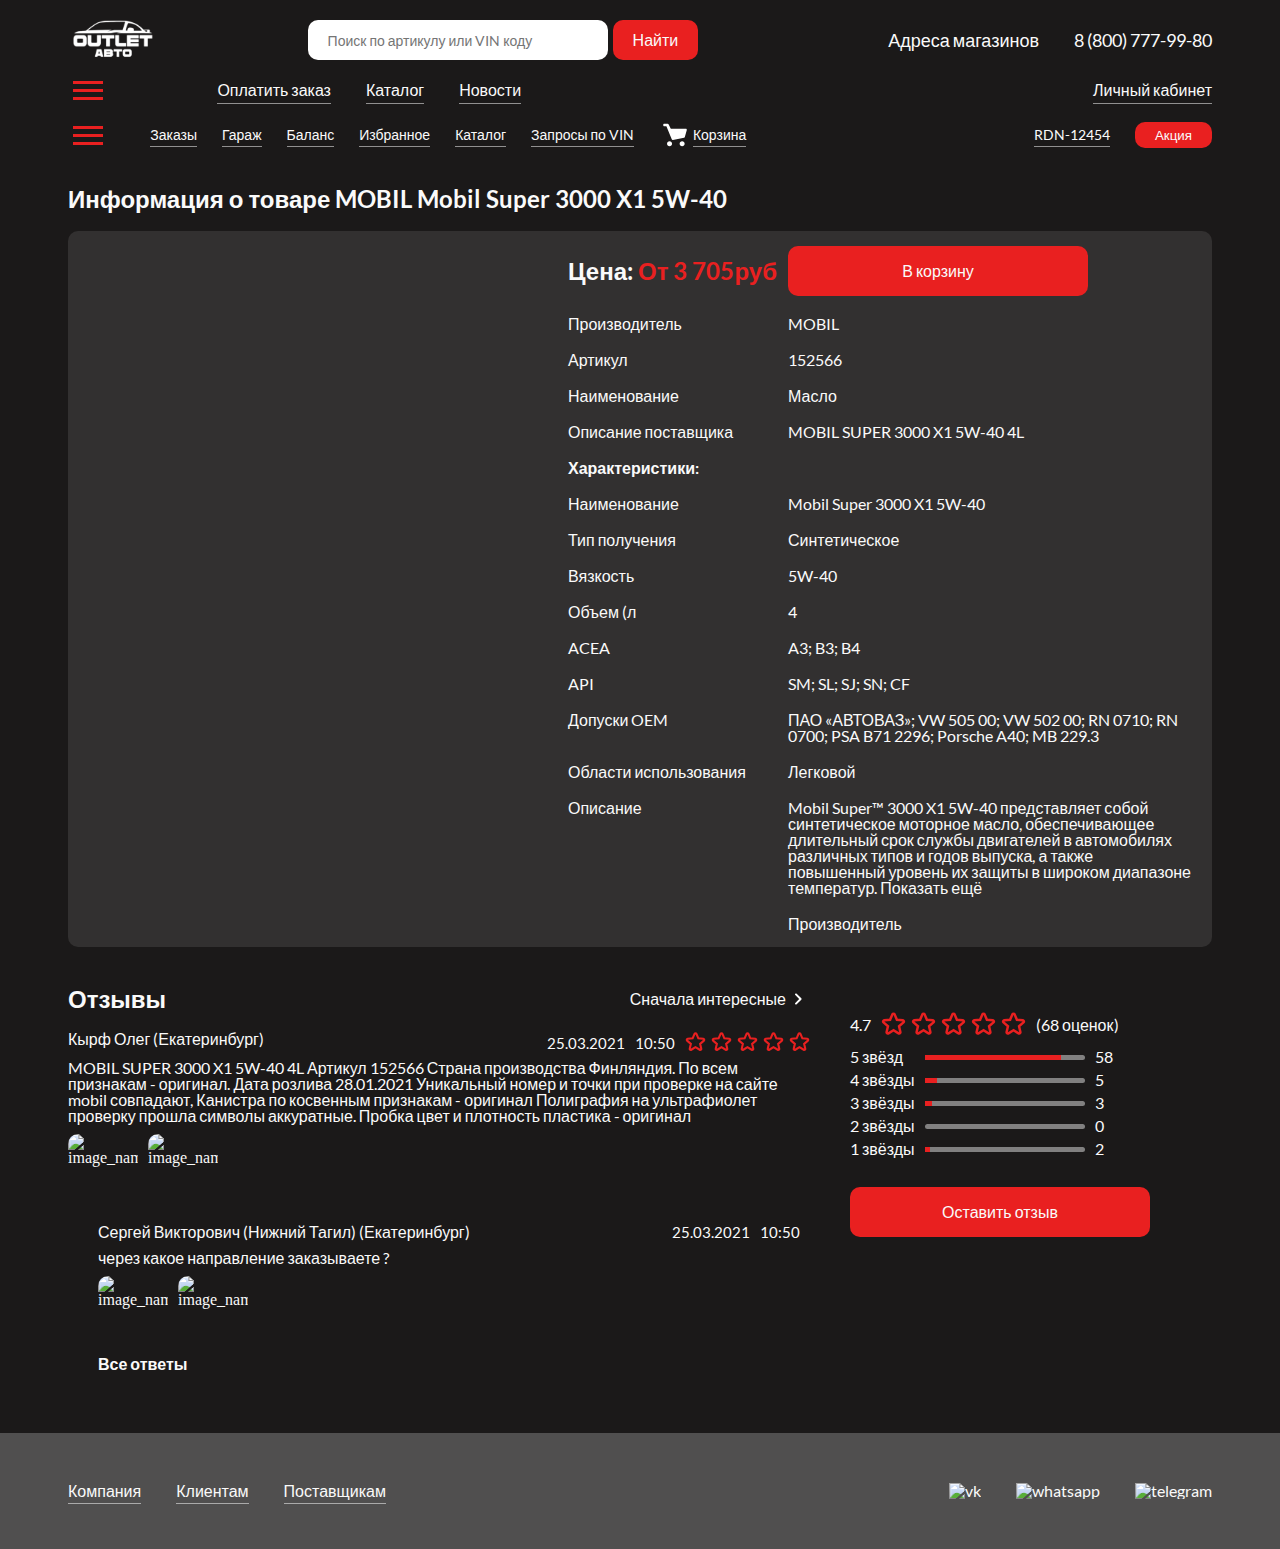
==== commit 84b1af11: "upgrade page" ====
--- a/pages/universal-catalog-сard.html
+++ b/pages/universal-catalog-сard.html
@@ -287,7 +287,8 @@
                             <div class="answer">
                                 <div class="comment comment-parent">
                                     <div class="comment-info">
-                                        <span class="name">Сергей Викторович (Нижний Тагил) <span class="city">(Екатеринбург)</span></span>
+                                        <span class="name">Сергей Викторович (Нижний Тагил) <span
+                                                class="city">(Екатеринбург)</span></span>
                                         <div class="inf">
                                             <span class="data">25.03.2021</span><span class="time">10:50</span>
                                         </div>
@@ -309,6 +310,58 @@
                                     </div>
                                 </div>
                             </div>
+                        </div>
+                        <div class="stars-review">
+                            <div class="bar-info">
+                                <span class="ball">4.7</span>
+                                <div class="card-stars" data-star-value="4.7">
+                                    <div class="star">
+                                        <svg xmlns="http://www.w3.org/2000/svg" viewBox="-2.5 -2.5 30 30" fill="none">
+                                            <path
+                                                d="M12.5002 20.651L6.44815 24.2969C6.18079 24.467 5.90128 24.5399 5.60961 24.5156C5.31794 24.4913 5.06274 24.3941 4.84399 24.224C4.62524 24.0538 4.4551 23.8409 4.33357 23.5852C4.21204 23.3295 4.18774 23.0442 4.26065 22.7292L5.86482 15.8385L0.505444 11.2083C0.262388 10.9896 0.110722 10.7402 0.0504439 10.4602C-0.00983391 10.1802 0.00815212 9.90701 0.104402 9.64063C0.201624 9.37327 0.347458 9.15451 0.541902 8.98438C0.736347 8.81424 1.00371 8.70486 1.34399 8.65625L8.4169 8.03646L11.1513 1.54688C11.2728 1.25521 11.4614 1.03646 11.7171 0.890625C11.9728 0.744792 12.2338 0.671875 12.5002 0.671875C12.7676 0.671875 13.0286 0.744792 13.2834 0.890625C13.5381 1.03646 13.7267 1.25521 13.8492 1.54688L16.5836 8.03646L23.6565 8.65625C23.9968 8.70486 24.2641 8.81424 24.4586 8.98438C24.653 9.15451 24.7988 9.37327 24.8961 9.64063C24.9933 9.90799 25.0118 10.1817 24.9515 10.4617C24.8912 10.7417 24.7391 10.9906 24.495 11.2083L19.1357 15.8385L20.7398 22.7292C20.8127 23.0451 20.7884 23.331 20.6669 23.5867C20.5454 23.8424 20.3752 24.0548 20.1565 24.224C19.9377 24.3941 19.6825 24.4913 19.3909 24.5156C19.0992 24.5399 18.8197 24.467 18.5523 24.2969L12.5002 20.651Z"
+                                                fill="none" />
+                                        </svg>
+                                    </div>
+                                    <div class="star">
+                                        <svg xmlns="http://www.w3.org/2000/svg" viewBox="-2.5 -2.5 30 30" fill="none">
+                                            <path
+                                                d="M12.5002 20.651L6.44815 24.2969C6.18079 24.467 5.90128 24.5399 5.60961 24.5156C5.31794 24.4913 5.06274 24.3941 4.84399 24.224C4.62524 24.0538 4.4551 23.8409 4.33357 23.5852C4.21204 23.3295 4.18774 23.0442 4.26065 22.7292L5.86482 15.8385L0.505444 11.2083C0.262388 10.9896 0.110722 10.7402 0.0504439 10.4602C-0.00983391 10.1802 0.00815212 9.90701 0.104402 9.64063C0.201624 9.37327 0.347458 9.15451 0.541902 8.98438C0.736347 8.81424 1.00371 8.70486 1.34399 8.65625L8.4169 8.03646L11.1513 1.54688C11.2728 1.25521 11.4614 1.03646 11.7171 0.890625C11.9728 0.744792 12.2338 0.671875 12.5002 0.671875C12.7676 0.671875 13.0286 0.744792 13.2834 0.890625C13.5381 1.03646 13.7267 1.25521 13.8492 1.54688L16.5836 8.03646L23.6565 8.65625C23.9968 8.70486 24.2641 8.81424 24.4586 8.98438C24.653 9.15451 24.7988 9.37327 24.8961 9.64063C24.9933 9.90799 25.0118 10.1817 24.9515 10.4617C24.8912 10.7417 24.7391 10.9906 24.495 11.2083L19.1357 15.8385L20.7398 22.7292C20.8127 23.0451 20.7884 23.331 20.6669 23.5867C20.5454 23.8424 20.3752 24.0548 20.1565 24.224C19.9377 24.3941 19.6825 24.4913 19.3909 24.5156C19.0992 24.5399 18.8197 24.467 18.5523 24.2969L12.5002 20.651Z"
+                                                fill="none" />
+                                        </svg>
+                                    </div>
+                                    <div class="star">
+                                        <svg xmlns="http://www.w3.org/2000/svg" viewBox="-2.5 -2.5 30 30" fill="none">
+                                            <path
+                                                d="M12.5002 20.651L6.44815 24.2969C6.18079 24.467 5.90128 24.5399 5.60961 24.5156C5.31794 24.4913 5.06274 24.3941 4.84399 24.224C4.62524 24.0538 4.4551 23.8409 4.33357 23.5852C4.21204 23.3295 4.18774 23.0442 4.26065 22.7292L5.86482 15.8385L0.505444 11.2083C0.262388 10.9896 0.110722 10.7402 0.0504439 10.4602C-0.00983391 10.1802 0.00815212 9.90701 0.104402 9.64063C0.201624 9.37327 0.347458 9.15451 0.541902 8.98438C0.736347 8.81424 1.00371 8.70486 1.34399 8.65625L8.4169 8.03646L11.1513 1.54688C11.2728 1.25521 11.4614 1.03646 11.7171 0.890625C11.9728 0.744792 12.2338 0.671875 12.5002 0.671875C12.7676 0.671875 13.0286 0.744792 13.2834 0.890625C13.5381 1.03646 13.7267 1.25521 13.8492 1.54688L16.5836 8.03646L23.6565 8.65625C23.9968 8.70486 24.2641 8.81424 24.4586 8.98438C24.653 9.15451 24.7988 9.37327 24.8961 9.64063C24.9933 9.90799 25.0118 10.1817 24.9515 10.4617C24.8912 10.7417 24.7391 10.9906 24.495 11.2083L19.1357 15.8385L20.7398 22.7292C20.8127 23.0451 20.7884 23.331 20.6669 23.5867C20.5454 23.8424 20.3752 24.0548 20.1565 24.224C19.9377 24.3941 19.6825 24.4913 19.3909 24.5156C19.0992 24.5399 18.8197 24.467 18.5523 24.2969L12.5002 20.651Z"
+                                                fill="none" />
+                                        </svg>
+                                    </div>
+
+                                    <div class="star">
+                                        <svg xmlns="http://www.w3.org/2000/svg" viewBox="-2.5 -2.5 30 30" fill="none">
+                                            <path
+                                                d="M12.5002 20.651L6.44815 24.2969C6.18079 24.467 5.90128 24.5399 5.60961 24.5156C5.31794 24.4913 5.06274 24.3941 4.84399 24.224C4.62524 24.0538 4.4551 23.8409 4.33357 23.5852C4.21204 23.3295 4.18774 23.0442 4.26065 22.7292L5.86482 15.8385L0.505444 11.2083C0.262388 10.9896 0.110722 10.7402 0.0504439 10.4602C-0.00983391 10.1802 0.00815212 9.90701 0.104402 9.64063C0.201624 9.37327 0.347458 9.15451 0.541902 8.98438C0.736347 8.81424 1.00371 8.70486 1.34399 8.65625L8.4169 8.03646L11.1513 1.54688C11.2728 1.25521 11.4614 1.03646 11.7171 0.890625C11.9728 0.744792 12.2338 0.671875 12.5002 0.671875C12.7676 0.671875 13.0286 0.744792 13.2834 0.890625C13.5381 1.03646 13.7267 1.25521 13.8492 1.54688L16.5836 8.03646L23.6565 8.65625C23.9968 8.70486 24.2641 8.81424 24.4586 8.98438C24.653 9.15451 24.7988 9.37327 24.8961 9.64063C24.9933 9.90799 25.0118 10.1817 24.9515 10.4617C24.8912 10.7417 24.7391 10.9906 24.495 11.2083L19.1357 15.8385L20.7398 22.7292C20.8127 23.0451 20.7884 23.331 20.6669 23.5867C20.5454 23.8424 20.3752 24.0548 20.1565 24.224C19.9377 24.3941 19.6825 24.4913 19.3909 24.5156C19.0992 24.5399 18.8197 24.467 18.5523 24.2969L12.5002 20.651Z"
+                                                fill="none" />
+                                        </svg>
+                                    </div>
+                                    <div class="star">
+                                        <svg xmlns="http://www.w3.org/2000/svg" viewBox="-2.5 -2.5 30 30" fill="none">
+                                            <path
+                                                d="M12.5002 20.651L6.44815 24.2969C6.18079 24.467 5.90128 24.5399 5.60961 24.5156C5.31794 24.4913 5.06274 24.3941 4.84399 24.224C4.62524 24.0538 4.4551 23.8409 4.33357 23.5852C4.21204 23.3295 4.18774 23.0442 4.26065 22.7292L5.86482 15.8385L0.505444 11.2083C0.262388 10.9896 0.110722 10.7402 0.0504439 10.4602C-0.00983391 10.1802 0.00815212 9.90701 0.104402 9.64063C0.201624 9.37327 0.347458 9.15451 0.541902 8.98438C0.736347 8.81424 1.00371 8.70486 1.34399 8.65625L8.4169 8.03646L11.1513 1.54688C11.2728 1.25521 11.4614 1.03646 11.7171 0.890625C11.9728 0.744792 12.2338 0.671875 12.5002 0.671875C12.7676 0.671875 13.0286 0.744792 13.2834 0.890625C13.5381 1.03646 13.7267 1.25521 13.8492 1.54688L16.5836 8.03646L23.6565 8.65625C23.9968 8.70486 24.2641 8.81424 24.4586 8.98438C24.653 9.15451 24.7988 9.37327 24.8961 9.64063C24.9933 9.90799 25.0118 10.1817 24.9515 10.4617C24.8912 10.7417 24.7391 10.9906 24.495 11.2083L19.1357 15.8385L20.7398 22.7292C20.8127 23.0451 20.7884 23.331 20.6669 23.5867C20.5454 23.8424 20.3752 24.0548 20.1565 24.224C19.9377 24.3941 19.6825 24.4913 19.3909 24.5156C19.0992 24.5399 18.8197 24.467 18.5523 24.2969L12.5002 20.651Z"
+                                                fill="none" />
+                                        </svg>
+                                    </div>
+                                </div>
+                                <span class="ball-text">(68 оценок)</span>
+                            </div>
+                            <ul class="stars-bar">
+                                <li><span class="bar-name">5 звёзд</span><div class="star-bar"><div class="progress"></div></div><span class="star-num">58</span></li>
+                                <li><span class="bar-name">4 звёзды</span><div class="star-bar"><div class="progress"></div></div><span class="star-num">5</span></li>
+                                <li><span class="bar-name">3 звёзды</span><div class="star-bar"><div class="progress"></div></div><span class="star-num">3</span></li>
+                                <li><span class="bar-name">2 звёзды</span><div class="star-bar"><div class="progress"></div></div><span class="star-num">0</span></li>
+                                <li><span class="bar-name">1 звёзды</span><div class="star-bar"><div class="progress"></div></div><span class="star-num">2</span></li>
+                            </ul>
+                            <button class="red-btn">Оставить отзыв</button>
                         </div>
                     </div>
                 </div>
@@ -458,7 +511,7 @@
     <script src="../assets/js/starRating.js"></script>
     <script src="../assets/js/--authorization.js"></script>
     <script src="../assets/js/dropped.js"></script>
-
+    <script src="../assets/js/star-bar.js"></script>
     <script>
         const image = new popUpImage('image-popup');
     </script>
--- a/assets/css/style.css
+++ b/assets/css/style.css
@@ -1 +1 @@
-*,*:before,*:after{-webkit-box-sizing:border-box;box-sizing:border-box}html,body,div,span,object,iframe,figure,h1,h2,h3,h4,h5,h6,p,blockquote,pre,a,code,em,img,small,strike,strong,sub,sup,tt,b,u,i,ol,ul,li,fieldset,form,label,table,caption,tbody,tfoot,thead,tr,th,td,main,canvas,embed,footer,header,nav,section,video{margin:0;padding:0;border:0;font-size:100%;font:inherit;vertical-align:baseline;text-rendering:optimizeLegibility;-webkit-font-smoothing:antialiased;-webkit-text-size-adjust:none;-moz-text-size-adjust:none;-ms-text-size-adjust:none;text-size-adjust:none}footer,header,nav,section,main{display:block}body{line-height:1}ol,ul{list-style:none}blockquote,q{quotes:none}blockquote:before,blockquote:after,q:before,q:after{content:"";content:none}table{border-collapse:collapse;border-spacing:0}input{-webkit-appearance:none;border-radius:0}.popup-image{overflow:hidden;position:fixed;left:0;top:0;display:none;-webkit-box-pack:center;-ms-flex-pack:center;justify-content:center;-webkit-box-align:center;-ms-flex-align:center;align-items:center;z-index:999;width:100%;height:100vh}.popup-image .image-popup{z-index:2}.popup-target-image{cursor:pointer;display:block;max-width:500px;z-index:2}.popup-image__closed{cursor:pointer;background-color:rgba(0,0,0,.9);position:absolute;width:100%;height:100%;left:0;top:0}.popup-image__show{display:-webkit-box;display:-ms-flexbox;display:flex}.transparent-btn{border:1px solid #d8d5d5 !important;font-size:18px;padding:15px 20px 15px 15px;border-radius:10px;font-weight:400;cursor:pointer;position:relative;background-color:rgba(0,0,0,0);color:#fafafa !important;display:-webkit-box;display:-ms-flexbox;display:flex;-webkit-box-align:center;-ms-flex-align:center;align-items:center;-webkit-box-pack:start;-ms-flex-pack:start;justify-content:start}.transparent-btn svg{margin-right:3px;min-width:24px;height:24px;-webkit-transform:rotate(0deg);-ms-transform:rotate(0deg);transform:rotate(0deg)}.drop-down-value{opacity:0;height:0;overflow:hidden;position:absolute}.drop-down-title{cursor:pointer}.drop-down-list{left:0;top:100%;position:absolute;padding-top:0px;padding-bottom:0px;padding-left:20px;padding-right:20px;max-height:0px;overflow:hidden;-webkit-transition:.3s;transition:.3s;list-style-type:none;z-index:888}.drop-down-item{color:#fafafa;text-decoration:none}.drop-down-active{padding-top:20px;padding-bottom:20px;max-height:100vh}.drop-down-wrapper{position:relative;padding:0px;margin:0px;-webkit-transition:.6s;transition:.6s}.filter-wrapper .filter-sidebar{display:-webkit-box;display:-ms-flexbox;display:flex;-webkit-box-orient:vertical;-webkit-box-direction:normal;-ms-flex-direction:column;flex-direction:column}.filter-wrapper .filter-title{font-size:18px;font-style:normal;font-weight:400;margin-top:15px;display:block;cursor:pointer}.filter-wrapper .red-btn{margin-top:15px;width:100%;font-size:16px;font-weight:400}.filter-wrapper .accardion-box{max-height:0;overflow:hidden;-webkit-transition:max-height .6s cubic-bezier(0, 1, 0, 1);transition:max-height .6s cubic-bezier(0, 1, 0, 1)}.filter-wrapper .select-title{margin-top:15px;cursor:pointer;display:block;padding:8px 10px;-webkit-transition:.6s;transition:.6s;border:rgba(0,0,0,0);border-radius:5px}.filter-wrapper .search-filter{margin-top:10px;padding:8px 10px;border-radius:5px;background:#504f4f}.filter-wrapper .search-filter::-webkit-input-placeholder{color:#fafafa}.filter-wrapper .search-filter::-moz-placeholder{color:#fafafa}.filter-wrapper .search-filter:-ms-input-placeholder{color:#fafafa}.filter-wrapper .search-filter::-ms-input-placeholder{color:#fafafa}.filter-wrapper .search-filter::placeholder{color:#fafafa}.filter-wrapper .select-list{margin-top:15px}.filter-wrapper .overflow-show .select-title{border:1px solid #fafafa}.overflow-show{-webkit-transition:max-height 1s ease-in-out !important;transition:max-height 1s ease-in-out !important;max-height:100vh !important}header{padding-top:15px}header .header-row-1{display:-webkit-box;display:-ms-flexbox;display:flex;-webkit-box-pack:justify;-ms-flex-pack:justify;justify-content:space-between;-webkit-box-align:center;-ms-flex-align:center;align-items:center}header .header-row-2{display:-webkit-box;display:-ms-flexbox;display:flex;-webkit-box-pack:justify;-ms-flex-pack:justify;justify-content:space-between;-webkit-box-align:center;-ms-flex-align:center;align-items:center}header .header-row-2 .header-account .account-name{display:-webkit-box;display:-ms-flexbox;display:flex}header .header-row-2 .header-account .basket-wrapper{display:none}header .header-logotype{width:15%;height:50px;display:-webkit-box;display:-ms-flexbox;display:flex;-webkit-box-pack:start;-ms-flex-pack:start;justify-content:start;-webkit-box-align:center;-ms-flex-align:center;align-items:center}header .header-logotype .logotype{width:75%;position:relative;left:-9px}header .header-search{width:50%;margin-left:80px}header .header-search .search-input{width:100%;max-width:300px}header .header-contact{width:35%;display:-webkit-box;display:-ms-flexbox;display:flex;-webkit-box-pack:end;-ms-flex-pack:end;justify-content:end;-webkit-box-align:center;-ms-flex-align:center;align-items:center}header .header-contact li{font-size:18px}header .header-contact li:last-child{margin-left:35px}header .header-row-2{margin-top:5px}header .header-row-2 .burger-wrapper{width:10%}header .header-row-2 a{position:relative}header .header-row-2 a::after{content:"";display:block;position:absolute;width:100%;height:1px;background-color:rgba(250,250,250,.5333333333);bottom:-5px;left:0}header .header-nav{width:65%;display:-webkit-box;display:-ms-flexbox;display:flex;-webkit-box-pack:start;-ms-flex-pack:start;justify-content:start;-webkit-box-align:center;-ms-flex-align:center;align-items:center}header .header-nav li{margin-left:35px}header .header-account{width:25%;display:-webkit-box;display:-ms-flexbox;display:flex;-webkit-box-pack:end;-ms-flex-pack:end;justify-content:end;-webkit-box-align:center;-ms-flex-align:center;align-items:center}footer{background-color:#504f4f;padding-top:50px;padding-bottom:50px}footer .container{display:-webkit-box;display:-ms-flexbox;display:flex;-webkit-box-pack:justify;-ms-flex-pack:justify;justify-content:space-between}footer .container .nav{margin-right:20px}footer .container .nav li a{position:relative}footer .container .nav li a::after{content:"";display:block;position:absolute;width:100%;height:1px;background-color:rgba(250,250,250,.5333333333);bottom:-5px;left:0}footer .container ul{display:-webkit-box;display:-ms-flexbox;display:flex}footer .container ul li:not(:last-child){margin-right:35px}footer .container ul li{display:-webkit-box;display:-ms-flexbox;display:flex;-webkit-box-align:center;-ms-flex-align:center;align-items:center}@font-face{font-family:"Lato";src:url("../../fonts/Lato/Lato-Regular.ttf");font-weight:400}@font-face{font-family:"Lato";src:url("../../fonts/Lato/Lato-Bold.ttf");font-weight:700}.favorite .retention .not-empty{margin-top:20px;grid-template-columns:1fr 1fr 1fr;gap:40px}.card-product-wrapper{position:relative;max-width:360px;height:420px;background-color:#fff;border-radius:10px;margin-bottom:15px}.card-product-wrapper .card-love{position:absolute;right:10px;top:10px}.card-product-wrapper .card-love #Vector_2{fill:none}.card-product-wrapper .card-love-active #Vector_2{fill:#e92020}.card-product-wrapper .card-image{display:block;cursor:pointer;width:100%;height:220px}.card-product-wrapper .card-image img{width:100%;height:100%;-o-object-fit:contain;object-fit:contain}.card-product-wrapper .card-content{display:-webkit-box;display:-ms-flexbox;display:flex;-webkit-box-orient:vertical;-webkit-box-direction:normal;-ms-flex-direction:column;flex-direction:column;-webkit-box-pack:justify;-ms-flex-pack:justify;justify-content:space-between;height:215px;top:-15px;border-radius:10px;border:1px solid #3a3a3a;background:#261c1c;-webkit-box-shadow:4px 4px 11px 0px rgba(0,0,0,.25);box-shadow:4px 4px 11px 0px rgba(0,0,0,.25);padding:20px 10px 10px 10px}.card-product-wrapper .card-content a{height:100%;display:-webkit-box;display:-ms-flexbox;display:flex;-webkit-box-orient:vertical;-webkit-box-direction:normal;-ms-flex-direction:column;flex-direction:column;-webkit-box-pack:justify;-ms-flex-pack:justify;justify-content:space-between;padding-top:10px;padding-bottom:10px}.card-product-wrapper .card-content .red-btn{font-size:16px}.card-product-wrapper .card-content .card-title{font-size:18px}.card-product-wrapper .card-content .card-option{font-size:16px}.card-product-wrapper .card-content .card-option li{margin-top:5px}.card-product-wrapper .card-content .card-stats{display:-webkit-box;display:-ms-flexbox;display:flex;-webkit-box-pack:justify;-ms-flex-pack:justify;justify-content:space-between}.card-product-wrapper .card-content .card-stats .card-price{font-size:20px;font-weight:bold}.basket .retention .empty,.favorite .retention .empty{max-width:800px;margin:0 auto;-moz-column-gap:40px;-webkit-column-gap:40px;column-gap:40px;grid-template-columns:100px 1fr;margin-top:50px}.basket .retention .empty h2,.favorite .retention .empty h2{font-size:24px}.basket .retention .empty p,.favorite .retention .empty p{margin-top:5px;font-size:20px}.basket .retention .empty .red-btn,.favorite .retention .empty .red-btn{margin-top:15px;font-size:16px;width:100%;max-width:170px;height:40px}.basket .retention .not-empty{-webkit-transition:.6s;transition:.6s;margin-top:20px;width:100%;display:none;grid-template-columns:1fr 260px;-moz-column-gap:40px;-webkit-column-gap:40px;column-gap:40px}.basket .retention .products-wrapper{padding:20px;background-color:#323030;border-radius:10px}.basket .retention .products-wrapper .headlines{margin-bottom:20px;display:-webkit-box;display:-ms-flexbox;display:flex;-webkit-box-pack:start;-ms-flex-pack:start;justify-content:start;-webkit-box-align:center;-ms-flex-align:center;align-items:center}.basket .retention .products-wrapper .headlines .check-with-label-wrapper{margin-right:30px}.basket .retention .products-wrapper .headlines .check-with-label-wrapper .label-for-check{margin-left:10px}.basket .retention .product-info .total{margin-top:20px;display:-webkit-box;display:-ms-flexbox;display:flex;-webkit-box-pack:justify;-ms-flex-pack:justify;justify-content:space-between}.basket .retention .product-info .total .total-info{font-size:16px}.basket .retention .product-info .bonus{display:block;margin-top:5px;font-size:16px}.basket .retention .product-info .total-price-wrapper{margin-top:35px;margin-bottom:20px;display:-webkit-box;display:-ms-flexbox;display:flex;-webkit-box-pack:justify;-ms-flex-pack:justify;justify-content:space-between;-webkit-box-align:center;-ms-flex-align:center;align-items:center}.basket .retention .product-info .total-price-wrapper .total-text{font-size:24px}.basket .retention .product-info .total-price-wrapper .total-price{font-size:20px}.basket .retention .danger{margin-top:30px;display:-webkit-box;display:-ms-flexbox;display:flex;-webkit-box-pack:justify;-ms-flex-pack:justify;justify-content:space-between;-webkit-box-align:start;-ms-flex-align:start;align-items:start}.basket .retention .danger .danger-text{font-size:15px}.basket .retention .danger .danger-icon{margin-right:10px}.basket .retention .card-wrapper .card{padding:15px;display:grid;grid-template-columns:minmax(-webkit-min-content, 25px) minmax(-webkit-min-content, 115px) minmax(-webkit-min-content, 453px) minmax(-webkit-min-content, 130px) minmax(-webkit-min-content, 25px);grid-template-columns:minmax(min-content, 25px) minmax(min-content, 115px) minmax(min-content, 453px) minmax(min-content, 130px) minmax(min-content, 25px);-moz-column-gap:20px;-webkit-column-gap:20px;column-gap:20px;border-radius:10px;border:1px solid #434343;background:#1d1c1c;-webkit-box-shadow:4px 4px 10px 0px rgba(0,0,0,.25);box-shadow:4px 4px 10px 0px rgba(0,0,0,.25)}.basket .retention .card-wrapper .card:not(:first-child){margin-top:10px}.basket .retention .card-wrapper .card .card-img{width:100%;max-width:115px;border-radius:10px;height:70px;background-position:center;background-size:cover}.basket .retention .card-wrapper .card .card-info{height:70px}.basket .retention .card-wrapper .card .card-info .card-name{font-size:18px;font-weight:700}.basket .retention .card-wrapper .card .card-info .card-type{margin-top:10px;font-size:16px;font-weight:700}.basket .retention .card-wrapper .card .card-price-info{display:-webkit-box;display:-ms-flexbox;display:flex;-webkit-box-pack:justify;-ms-flex-pack:justify;justify-content:space-between;-webkit-box-align:start;-ms-flex-align:start;align-items:start;-webkit-box-orient:vertical;-webkit-box-direction:normal;-ms-flex-direction:column;flex-direction:column}.basket .retention .card-wrapper .card .card-price-info .card-counter{display:-webkit-box;display:-ms-flexbox;display:flex;border-radius:5px;background:#504f4f;padding:3px 10px}.basket .retention .card-wrapper .card .card-price-info .card-counter .card-num{margin-left:20px;margin-right:20px}.basket .retention .card-wrapper .card .card-destroy{display:-webkit-box;display:-ms-flexbox;display:flex;-webkit-box-pack:center;-ms-flex-pack:center;justify-content:center;-webkit-box-align:center;-ms-flex-align:center;align-items:center}.basket .retention .product-interface .input-silver,.basket .retention .product-interface .red-btn{width:100%;height:50px;font-size:18px;font-weight:400}.banner{width:100%;height:140px;background-color:#fafafa;border-radius:10px;margin-top:20px;background-size:cover;background-position:center}.retention .not-empty,.retention .empty{display:none}.retention .active{display:grid !important}.bold{font-weight:bold}.registration .title,.recovery .title{font-size:24px;font-weight:700;text-align:center}.registration .content,.recovery .content{min-height:578px;border-radius:10px;border:1px solid #504f4f;background:#323030;padding:20px 60px 30px 60px;max-width:760px;margin:0 auto}.registration .content .red-btn,.recovery .content .red-btn{width:100%;font-size:18px;font-weight:400}.registration .content .red-btn,.registration .content .transparent-btn,.recovery .content .red-btn,.recovery .content .transparent-btn{width:100%;font-size:18px;font-weight:400}.registration .content .input-silver,.recovery .content .input-silver{text-align:start}.registration .content button,.registration .content input:not([type=checkbox]),.recovery .content button,.recovery .content input:not([type=checkbox]){height:50px;border:none;font-size:14px;margin-top:20px}.recovery .content{display:-webkit-box;display:-ms-flexbox;display:flex;-webkit-box-pack:start;-ms-flex-pack:start;justify-content:start;-webkit-box-align:center;-ms-flex-align:center;align-items:center;-webkit-box-orient:vertical;-webkit-box-direction:normal;-ms-flex-direction:column;flex-direction:column}.recovery .content form{max-width:300px;width:100%;display:-webkit-box;display:-ms-flexbox;display:flex;-webkit-box-pack:center;-ms-flex-pack:center;justify-content:center;-webkit-box-align:center;-ms-flex-align:center;align-items:center;-webkit-box-orient:vertical;-webkit-box-direction:normal;-ms-flex-direction:column;flex-direction:column}.recovery .content .red-btn{margin-top:30px}.registration .dropped-wrapper .arrow{left:auto;right:25px}.registration .check-center{display:-webkit-box;display:-ms-flexbox;display:flex;-webkit-box-align:center;-ms-flex-align:center;align-items:center;-webkit-box-orient:vertical;-webkit-box-direction:normal;-ms-flex-direction:column;flex-direction:column;margin-top:20px}.registration .check-center .check-with-label-wrapper{margin-bottom:30px}.registration .warning{margin-top:20px;text-align:center}.registration .description{margin-top:20px;line-height:normal;font-size:16px;font-weight:400}.registration .content .row-2{display:grid;grid-template-columns:1fr 1fr;-moz-column-gap:40px;-webkit-column-gap:40px;column-gap:40px}.registration .content .row-2 .row-2{-moz-column-gap:10px;-webkit-column-gap:10px;column-gap:10px}.registration .tab-wrapper .btn-active{border:none !important;background-color:#e92020}.registration .tab-wrapper .tab-btn:not(.btn-active):hover{background-color:rgba(233,32,32,.4784313725)}.tab-wrapper .tab{display:none !important}.tab-wrapper .tab-active{display:grid !important}.auth-on li{display:-webkit-box;display:-ms-flexbox;display:flex;-webkit-box-pack:start;-ms-flex-pack:start;justify-content:start;-webkit-box-align:center;-ms-flex-align:center;align-items:center;margin-left:25px !important;font-size:14px}.auth-on .burger-wrapper{width:5% !important}.auth-on .header-nav{width:72% !important}.auth-on .header-account{width:23% !important}.auth-on .header-account .red-btn{padding:5px 20px}.sidebar-mobile{display:none}.mobile-bottom-nav{z-index:2;display:none;position:fixed;bottom:0;left:0;width:100%;height:56px;border:1px solid #504f4f;border-radius:10px 10px 0px 0px;background:#323030}.mobile-bottom-nav .container{width:100%;display:-webkit-box;display:-ms-flexbox;display:flex;-ms-flex-pack:distribute;justify-content:space-around;-webkit-box-align:center;-ms-flex-align:center;align-items:center}.mobile-bottom-nav .container .btn-active svg g path{fill:#e92020 !important}.mobile-bottom-nav .container .btn-active span{color:#e92020 !important}.mobile-bottom-nav .container .btn-wrapper{padding:2px;display:-webkit-box;display:-ms-flexbox;display:flex;-webkit-box-pack:center;-ms-flex-pack:center;justify-content:center;-webkit-box-align:center;-ms-flex-align:center;align-items:center;-webkit-box-orient:vertical;-webkit-box-direction:normal;-ms-flex-direction:column;flex-direction:column}.mobile-bottom-nav .container .btn-wrapper span{font-size:12px}.header-nav .authorization-on{-webkit-box-pack:center;-ms-flex-pack:center;justify-content:center;-webkit-box-align:center;-ms-flex-align:center;align-items:center;margin-left:25px !important}.header-nav .authorization-on img{margin-right:10px}.header-nav .authorization-on a{display:-webkit-box;display:-ms-flexbox;display:flex;-webkit-box-pack:center;-ms-flex-pack:center;justify-content:center;-webkit-box-align:center;-ms-flex-align:center;align-items:center}.check-with-label-wrapper{display:-webkit-box;display:-ms-flexbox;display:flex;-webkit-box-pack:start;-ms-flex-pack:start;justify-content:start;-webkit-box-align:center;-ms-flex-align:center;align-items:center}.check-with-label{margin:0px;margin-right:10px;min-width:20px;width:20px;height:20px;border-radius:5px;background-color:#504f4f}.check-with-label:checked{background-image:url("../imgs/icon/checked.svg");background-size:calc(100% - 8px);background-position:center;background-repeat:no-repeat;padding:2px}.input-silver[type=button]{cursor:pointer}.input-silver{width:100%;background-color:#504f4f;border-radius:10px;font-size:16px;font-weight:400;padding:15px 20px;color:#fafafa}.input-silver::-webkit-input-placeholder{color:#fafafa}.input-silver::-moz-placeholder{color:#fafafa}.input-silver:-ms-input-placeholder{color:#fafafa}.input-silver::-ms-input-placeholder{color:#fafafa}.input-silver::placeholder{color:#fafafa}.silver-bg{background-color:#1b1919;min-height:100vh}.title{font-size:24px;font-weight:700}.news .content .news-card{padding:16px 20px;border-radius:10px;border:1px solid #434343;background:-webkit-gradient(linear, left top, left bottom, from(rgb(58, 58, 58)), to(rgb(29, 28, 28)));background:linear-gradient(to bottom, rgb(58, 58, 58), rgb(29, 28, 28));display:-webkit-box;display:-ms-flexbox;display:flex;-webkit-box-pack:start;-ms-flex-pack:start;justify-content:start;-webkit-box-align:center;-ms-flex-align:center;align-items:center}.news .content .news-card:not(:first-child){margin-top:15px}.news .content .news-card .card-img{max-width:245px;margin-right:40px}.news .content .news-card .card-img img{border-radius:10px;width:100%}.news .content .news-card .card-content{width:100%}.news .content .news-card .card-content span{display:block}.news .content .news-card .card-content .card-title{font-size:24px;font-weight:bold}.news .content .news-card .card-content .card-description{text-overflow:ellipsis;overflow:hidden;white-space:nowrap;font-size:18px;margin-top:10px;width:63%}.news .content .news-card .card-content .card-data{font-size:16px;margin-top:20px}.profile header .logotype img,.add-auto header .logotype img,.authorization header .logotype img{height:48px !important}.paragraph{margin-top:20px;font-size:16px;font-style:normal;font-weight:700;line-height:150%}.company .content .logotype-wrapper{display:-webkit-box;display:-ms-flexbox;display:flex;-webkit-box-pack:center;-ms-flex-pack:center;justify-content:center;padding-top:60px}.company .content .logotype-wrapper .logotype{text-align:center;width:100%;max-width:226px;height:106px}.club .title{font-size:32px;text-align:center}.club .club-wrapper{display:-webkit-box;display:-ms-flexbox;display:flex;-webkit-box-pack:center;-ms-flex-pack:center;justify-content:center;-webkit-box-align:center;-ms-flex-align:center;align-items:center;-webkit-box-orient:vertical;-webkit-box-direction:normal;-ms-flex-direction:column;flex-direction:column;margin-top:30px}.club .club-wrapper .club-title{font-size:20px;font-weight:700}.club .club-wrapper .red-btn{margin-top:20px;width:100%;max-width:360px;height:50px;font-size:18px}.club .network-wrapper{margin-top:40px;display:-webkit-box;display:-ms-flexbox;display:flex;-webkit-box-pack:center;-ms-flex-pack:center;justify-content:center;-webkit-box-align:center;-ms-flex-align:center;align-items:center;-webkit-box-orient:vertical;-webkit-box-direction:normal;-ms-flex-direction:column;flex-direction:column}.club .network-wrapper .network-box{-ms-flex-wrap:wrap;flex-wrap:wrap;display:-webkit-box;display:-ms-flexbox;display:flex;-webkit-box-pack:center;-ms-flex-pack:center;justify-content:center}.club .network-wrapper .network-box .network-title{font-size:32px;font-weight:700}.club .network-wrapper .network-box .networks{margin-top:20px;border-radius:10px;border:1px solid #434343;background:-webkit-gradient(linear, left top, left bottom, from(#3a3a3a), to(#1d1c1c));background:linear-gradient(180deg, #3a3a3a 0%, #1d1c1c 100%);-webkit-box-shadow:4px 4px 10px 0px rgba(0,0,0,.25);box-shadow:4px 4px 10px 0px rgba(0,0,0,.25);display:-webkit-box;display:-ms-flexbox;display:flex;-webkit-box-pack:center;-ms-flex-pack:center;justify-content:center;width:100%;max-width:360px;padding:20px}.club .network-wrapper .network-box .networks li img{width:60px;height:60px}.club .network-wrapper .network-box .networks li:not(:last-child){margin-right:20px}.club .greeting{font-size:18px;font-weight:700;margin-top:20px}.club .paragraph{font-size:16px;font-weight:400;margin-top:10px}.club .paragraph:last-child{margin-top:20px}.image-r{border-radius:10px}.news-page .content .new-content .news-image{float:left;margin-right:20px;margin-bottom:20px}.news-page .content .new-content .date{font-size:16px;font-style:normal;font-weight:400}.news-page .content .new-content h2{font-size:24px;font-style:normal;font-weight:700;line-height:normal;margin:10px 0px 20px 0px}.news-page .content .new-content p{font-size:18px;font-weight:400;line-height:25px}.news-page .content .new-images{display:grid;grid-template-columns:1fr 1fr 1fr 1fr;gap:20px;width:100%;margin-top:30px}.news-page .content .new-images .news-image{width:100%;max-width:260px}.news-page .content .all-news{margin-top:45px}.news-page .content .all-news .news-title{text-align:center;display:block;margin-bottom:30px;font-size:24px;font-weight:700;line-height:normal}.news-page .content .all-news .news-card{display:grid;grid-template-columns:1fr 1fr 1fr 1fr;gap:20px}.news-page .content .all-news .news-card .card{padding:20px;width:100%;height:160px;max-width:260px;border-radius:10px;border:1px solid #434343;background:-webkit-gradient(linear, left top, left bottom, from(#3a3a3a), to(#1d1c1c));background:linear-gradient(180deg, #3a3a3a 0%, #1d1c1c 100%);-webkit-box-shadow:4px 4px 10px 0px rgba(0,0,0,.25);box-shadow:4px 4px 10px 0px rgba(0,0,0,.25)}.news-page .content .all-news .news-card .card .card-date{font-size:16px;font-weight:400}.news-page .content .all-news .news-card .card .card-title{margin-top:10px;font-size:18px;font-weight:700}.self-call .content{height:434px;border-radius:10px;background:#323030;padding:20px}.self-call .content .tab-interface a{font-size:18px;font-weight:400}.self-call .content .tab-interface a:not(:last-child){margin-right:32px}.self-call .content .tab-interface .btn-active{font-weight:700}.self-call .content .tab .tab-title{font-size:18px;font-style:normal;font-weight:700;margin-top:30px;margin-bottom:50px;text-align:center}.self-call .content .tab-one .tab-content{display:grid;grid-template-columns:1fr 1fr;gap:40px}.self-call .content .tab-one .tab-content .address-title{font-size:24px;font-weight:700;margin-bottom:20px}.self-call .content .tab-one .tab-content .address-content{font-size:16px;margin-top:20px;margin-bottom:20px}.self-call .content .tab-one .tab-content .address-content img{margin-right:5px}.self-call .content .tab-one .tab-content .address-content .bold{font-size:18px}.self-call .content .tab-one .tab-content .address-content li:last-child{margin-top:5px;margin-left:17px}.self-call .content .tab-one .tab-content .address-time .address-time-title{font-size:18px;font-weight:700;margin-bottom:5px}.self-call .content .tab-one .tab-content .address-time li span{font-size:16px;font-weight:400;line-height:20px}.universal-catalog .tab-wrapper .sidebar,.catalog .tab-wrapper .sidebar{border-radius:10px;border:1px solid #504f4f;background:#323030;padding:10px}.universal-catalog .tab-wrapper .sidebar li:not(:first-child),.catalog .tab-wrapper .sidebar li:not(:first-child){margin-top:15px}.universal-catalog .tab-wrapper .sidebar a,.catalog .tab-wrapper .sidebar a{font-size:18px;font-weight:400}.universal-catalog .tab-wrapper .tab,.catalog .tab-wrapper .tab{-webkit-box-align:start;-ms-flex-align:start;align-items:start;margin-top:35px;display:grid;grid-template-columns:250px 860px;gap:40px}.universal-catalog .tab-wrapper .tab .tab-card,.catalog .tab-wrapper .tab .tab-card{position:relative;overflow:hidden;background-position:center;z-index:1}.universal-catalog .tab-wrapper .tab .tab-card::after,.catalog .tab-wrapper .tab .tab-card::after{background-repeat:no-repeat;height:106px;bottom:0px;right:0px;position:absolute;display:block;content:"";width:100%;max-width:196px;z-index:-1}.universal-catalog .tab-wrapper .tab .sidebar .nav .mobile-interface,.catalog .tab-wrapper .tab .sidebar .nav .mobile-interface{display:none}.universal-catalog .tab-wrapper .tab .sidebar .nav li:not(:first-child),.catalog .tab-wrapper .tab .sidebar .nav li:not(:first-child){margin-top:15px}.universal-catalog .tab-wrapper .tab .sidebar .nav li .dropped li,.catalog .tab-wrapper .tab .sidebar .nav li .dropped li{margin-top:5px}.universal-catalog .tab-wrapper .tab .sidebar .nav li .dropped a,.catalog .tab-wrapper .tab .sidebar .nav li .dropped a{font-size:16px;font-weight:400;text-decoration-line:underline;-webkit-transition:.6s;transition:.6s;color:#d9d9d9}.universal-catalog .tab-wrapper .tab .sidebar .nav li .dropped .dropped-hidden,.catalog .tab-wrapper .tab .sidebar .nav li .dropped .dropped-hidden{height:0;overflow:hidden;margin-top:0}.universal-catalog .tab-wrapper .tab .sidebar .nav li .dropped .more,.catalog .tab-wrapper .tab .sidebar .nav li .dropped .more{color:#fff;font-size:16px;font-weight:700}.universal-catalog .tab-wrapper .tab .tab-card-wrapper,.catalog .tab-wrapper .tab .tab-card-wrapper{display:grid;grid-template-columns:260px 260px 260px;gap:40px}.universal-catalog .tab-wrapper .tab .tab-card-wrapper .tab-card,.catalog .tab-wrapper .tab .tab-card-wrapper .tab-card{cursor:pointer;padding:20px;width:100%;height:150px;border-radius:10px;background:-webkit-gradient(linear, left top, left bottom, from(rgb(58, 58, 58)), to(rgb(29, 28, 28)));background:linear-gradient(to bottom, rgb(58, 58, 58), rgb(29, 28, 28))}.universal-catalog .tab-wrapper .tab .tab-card-wrapper .tab-card .card-title,.catalog .tab-wrapper .tab .tab-card-wrapper .tab-card .card-title{font-size:18px;font-weight:700}.universal-catalog .tab-wrapper .card-9::after,.catalog .tab-wrapper .card-9::after{background-image:url("../imgs/catalog-page/шины.png")}.universal-catalog .tab-wrapper .card-10::after,.catalog .tab-wrapper .card-10::after{background-image:url("../imgs/catalog-page/диски.png")}.universal-catalog .tab-wrapper .card-11::after,.catalog .tab-wrapper .card-11::after{background-image:url("../imgs/catalog-page/пакрышки.png")}.universal-catalog .tab-wrapper .card-12::after,.catalog .tab-wrapper .card-12::after{background-image:url("../imgs/catalog-page/принодлежности для шин.png")}.universal-catalog .tab-wrapper .card-12::after,.catalog .tab-wrapper .card-12::after{background-image:url("../imgs/catalog-page/принодлежности для шин.png")}.universal-catalog .tab-wrapper .card-13::after,.catalog .tab-wrapper .card-13::after{background-image:url("../imgs/catalog-page/химия.png");max-width:149px !important}.universal-catalog .tab-wrapper .card-14::after,.catalog .tab-wrapper .card-14::after{background-image:url("../imgs/catalog-page/ремонт.png");bottom:-10px !important}.universal-catalog .tab-wrapper .card-15::after,.catalog .tab-wrapper .card-15::after{background-image:url("../imgs/catalog-page/для кузова.png")}.universal-catalog .tab-wrapper .card-16::after,.catalog .tab-wrapper .card-16::after{background-image:url("../imgs/catalog-page/присадки.png");bottom:-10px !important}.universal-catalog .tab-wrapper .card-17::after,.catalog .tab-wrapper .card-17::after{background-image:url("../imgs/catalog-page/для ремонта.png");bottom:-10px !important}.universal-catalog .tab-wrapper .card-18::after,.catalog .tab-wrapper .card-18::after{background-image:url("../imgs/catalog-page/для мойки.png")}.universal-catalog .tab-wrapper .card-19::after,.catalog .tab-wrapper .card-19::after{background-image:url("../imgs/catalog-page/для салона.png")}.universal-catalog .tab-wrapper .card-20::after,.catalog .tab-wrapper .card-20::after{background-image:url("../imgs/catalog-page/автохимия для дисков.png")}.universal-catalog .tab-wrapper .card-21::after,.catalog .tab-wrapper .card-21::after{background-image:url("../imgs/catalog-page/мотохимия.png");bottom:-10px !important}.universal-catalog .tab-wrapper .card-22::after,.catalog .tab-wrapper .card-22::after{background-image:url("../imgs/catalog-page/акксесуары для полировки.png");bottom:-13px !important}.universal-catalog .tab-wrapper .card-23::after,.catalog .tab-wrapper .card-23::after{background-image:url("../imgs/catalog-page/средства гигиены.png")}.universal-catalog .tab-wrapper .card-24::after,.catalog .tab-wrapper .card-24::after{background-image:url("../imgs/catalog-page/наборы автохимии.png")}.universal-catalog .tab-wrapper .card-25::after,.catalog .tab-wrapper .card-25::after{background-image:url("../imgs/catalog-page/бытовая химия.png")}.universal-catalog .tab-wrapper .card-26::after,.catalog .tab-wrapper .card-26::after{background-image:url("../imgs/catalog-page/автолампы.png")}.universal-catalog .tab-wrapper .card-27::after,.catalog .tab-wrapper .card-27::after{background-image:url("../imgs/catalog-page/аккумуляторы.png");bottom:-10px !important}.universal-catalog .tab-wrapper .card-28::after,.catalog .tab-wrapper .card-28::after{background-image:url("../imgs/catalog-page/щётки.png");bottom:-20px !important}.universal-catalog .tab-wrapper .card-29::after,.catalog .tab-wrapper .card-29::after{background-image:url("../imgs/catalog-page/транспандеры.png")}.universal-catalog .tab-wrapper .card-30::after,.catalog .tab-wrapper .card-30::after{background-image:url("../imgs/catalog-page/чехлы.png")}.universal-catalog .tab-wrapper .card-31::after,.catalog .tab-wrapper .card-31::after{background-image:url("../imgs/catalog-page/домкраты.png")}.universal-catalog .tab-wrapper .card-32::after,.catalog .tab-wrapper .card-32::after{background-image:url("../imgs/catalog-page/доп оборудование.png");bottom:-30px !important}.universal-catalog .tab-wrapper .card-33::after,.catalog .tab-wrapper .card-33::after{background-image:url("../imgs/catalog-page/перевозка багажа.png")}.universal-catalog .tab-wrapper .card-34::after,.catalog .tab-wrapper .card-34::after{background-image:url("../imgs/catalog-page/электроустройства.png")}.universal-catalog .tab-wrapper .card-35::after,.catalog .tab-wrapper .card-35::after{background-image:url("../imgs/catalog-page/автоаксессуары.png")}.universal-catalog .tab-wrapper .card-36::after,.catalog .tab-wrapper .card-36::after{background-image:url("../imgs/catalog-page/уход.png")}.universal-catalog .tab-wrapper .card-37::after,.catalog .tab-wrapper .card-37::after{background-image:url("../imgs/catalog-page/автосигнализация.png");bottom:-12px !important}.universal-catalog .tab-wrapper .card-38::after,.catalog .tab-wrapper .card-38::after{background-image:url("../imgs/catalog-page/экстерьер.png");bottom:-20px !important}.universal-catalog .tab-wrapper .card-39::after,.catalog .tab-wrapper .card-39::after{background-image:url("../imgs/catalog-page/зарядные устройства.png");bottom:-21px !important}.universal-catalog .tab-wrapper .card-40::after,.catalog .tab-wrapper .card-40::after{background-image:url("../imgs/catalog-page/принадлежности.png");bottom:-10px}.universal-catalog .tab-wrapper .card-41::after,.catalog .tab-wrapper .card-41::after{background-image:url("../imgs/catalog-page/подшипники.png")}.universal-catalog .tab-wrapper .card-42::after,.catalog .tab-wrapper .card-42::after{background-image:url("../imgs/catalog-page/для детей.png")}.universal-catalog .tab-wrapper .card-43::after,.catalog .tab-wrapper .card-43::after{background-image:url("../imgs/catalog-page/крипёж.png")}.universal-catalog .tab-wrapper .card-44::after,.catalog .tab-wrapper .card-44::after{background-image:url("../imgs/catalog-page/шланги.png")}.universal-catalog .tab-wrapper .card-45::after,.catalog .tab-wrapper .card-45::after{background-image:url("../imgs/catalog-page/коронавирус.png")}.universal-catalog .tab-wrapper .card-46::after,.catalog .tab-wrapper .card-46::after{background-image:url("../imgs/catalog-page/принадлежности к автоприцепам.png");bottom:-10px !important}.universal-catalog .tab-wrapper .card-47::after,.catalog .tab-wrapper .card-47::after{background-image:url("../imgs/catalog-page/мотоакксесуары.png");bottom:-15px !important}.universal-catalog .tab-wrapper .card-48::after,.catalog .tab-wrapper .card-48::after{background-image:url("../imgs/catalog-page/средства гигиены.png")}.universal-catalog .tab-wrapper .card-49::after,.catalog .tab-wrapper .card-49::after{background-image:url("../imgs/catalog-page/сувениры.png");bottom:-15px !important}.universal-catalog .tab-wrapper .tab-interface,.catalog .tab-wrapper .tab-interface{border-radius:10px;background:rgba(212,212,212,.15);-webkit-box-shadow:4px 4px 12px 0px rgba(255,255,255,.21) inset,4px 4px 14px 0px rgba(0,0,0,.25);box-shadow:4px 4px 12px 0px rgba(255,255,255,.21) inset,4px 4px 14px 0px rgba(0,0,0,.25);-webkit-backdrop-filter:blur(10px);backdrop-filter:blur(10px);padding:20px;display:-webkit-box;display:-ms-flexbox;display:flex;-webkit-box-pack:center;-ms-flex-pack:center;justify-content:center;-webkit-box-align:center;-ms-flex-align:center;align-items:center;-webkit-box-orient:vertical;-webkit-box-direction:normal;-ms-flex-direction:column;flex-direction:column}.universal-catalog .tab-wrapper .tab-interface .nav,.catalog .tab-wrapper .tab-interface .nav{margin-bottom:30px}.universal-catalog .tab-wrapper .tab-interface .search,.catalog .tab-wrapper .tab-interface .search{width:100%;-webkit-box-align:center;-ms-flex-align:center;align-items:center;-webkit-box-pack:center;-ms-flex-pack:center;justify-content:center}.universal-catalog .tab-wrapper .tab-interface .search-input,.catalog .tab-wrapper .tab-interface .search-input{display:block;width:100%;max-width:560px}.universal-catalog .tab-wrapper .tab-interface .tab-btn:not(:first-child),.catalog .tab-wrapper .tab-interface .tab-btn:not(:first-child){margin-left:20px}.universal-catalog{background:#1b1919 !important}.universal-catalog .tab-card-wrapper{grid-template-columns:1fr 1fr !important;gap:40px;justify-items:center}.universal-catalog .tab-card-wrapper .card-product-wrapper{width:100%}.universal-catalog .sidebar{border:none !important;background:rgba(0,0,0,0) !important}.universal-catalog .filter-headlines,.universal-catalog .title-sidebar{display:block;margin-top:20px;font-size:24px;font-weight:bold}.universal-catalog .drop-down-title-wrapper{margin-bottom:30px;display:-webkit-box;display:-ms-flexbox;display:flex;-webkit-box-pack:start;-ms-flex-pack:start;justify-content:flex-start;-webkit-box-align:center;-ms-flex-align:center;align-items:center}.universal-catalog .drop-down-list{padding:0px 10px}.universal-catalog .drop-down-list .drop-down-li:not(:first-child){margin-top:5px}.universal-catalog .drop-down-active{padding-top:10px;padding-bottom:10px;border-radius:5px;background:#3a3a3a}.drop-down-wrapper .drop-down-list{top:calc(100% + 10px);border-radius:10px;background:rgba(212,212,212,.15);-webkit-box-shadow:4px 4px 12px 0px rgba(255,255,255,.21) inset,4px 4px 14px 0px rgba(0,0,0,.25);box-shadow:4px 4px 12px 0px rgba(255,255,255,.21) inset,4px 4px 14px 0px rgba(0,0,0,.25);-webkit-backdrop-filter:blur(10px);backdrop-filter:blur(10px)}.uppercase{text-transform:uppercase}.promotion .title{text-align:center;font-size:32px;font-weight:700;margin-bottom:20px}.promotion .title-info{font-size:18px}.promotion .title-info p{margin-bottom:10px}.promotion .code{margin-top:30px;margin-bottom:40px;display:-webkit-box;display:-ms-flexbox;display:flex;-webkit-box-align:center;-ms-flex-align:center;align-items:center;-webkit-box-orient:vertical;-webkit-box-direction:normal;-ms-flex-direction:column;flex-direction:column}.promotion .code .code-title{font-size:20px;font-weight:700}.promotion .code .red-btn{margin-top:20px;height:50px;-webkit-box-pack:center;-ms-flex-pack:center;justify-content:center;-webkit-box-align:center;-ms-flex-align:center;align-items:center;display:-webkit-box;display:-ms-flexbox;display:flex;font-size:18px;width:100%;max-width:360px}.promotion .code .red-btn .uppercase{margin-right:10px}.promotion .brought-friends .brought-wrapper{border-radius:10px;background:#323030;padding:20px}.promotion .brought-friends .brought-wrapper .card{padding:20px;border-radius:10px;border:1px solid #434343;background:#1d1c1c;-webkit-box-shadow:4px 4px 10px 0px rgba(0,0,0,.25);box-shadow:4px 4px 10px 0px rgba(0,0,0,.25);display:grid;grid-template-columns:1fr .25fr}.promotion .brought-friends .brought-wrapper .card:not(:first-child){margin-top:10px}.promotion .brought-friends .brought-wrapper .card .card-left{display:-webkit-box;display:-ms-flexbox;display:flex;-webkit-box-pack:justify;-ms-flex-pack:justify;justify-content:space-between;-webkit-box-align:center;-ms-flex-align:center;align-items:center}.promotion .brought-friends .brought-wrapper .card .card-title{font-size:16px;font-weight:700}.promotion .brought-friends .brought-wrapper .card .card-title .login{font-size:16px;font-weight:400}.promotion .brought-friends .brought-wrapper .card .card-user__name{font-size:16px;font-weight:400}.promotion .brought-friends .brought-wrapper .card .card-date{font-size:16px;font-weight:400}.promotion .brought-friends .brought-wrapper .card .card-price{display:-webkit-box;display:-ms-flexbox;display:flex;-webkit-box-pack:end;-ms-flex-pack:end;justify-content:end;-webkit-box-align:center;-ms-flex-align:center;align-items:center;font-size:16px;font-weight:700}.promotion .brought-friends .brought-friends-title{font-size:24px;font-weight:700;margin-bottom:20px}.garage .add-auto-wrapper{display:-webkit-box;display:-ms-flexbox;display:flex;-webkit-box-pack:end;-ms-flex-pack:end;justify-content:end}.garage .add-auto-wrapper .transparent-btn{max-width:200px;width:100%;height:40px;font-size:16px;font-weight:400;display:-webkit-box;display:-ms-flexbox;display:flex;-webkit-box-pack:center;-ms-flex-pack:center;justify-content:center;-webkit-box-align:center;-ms-flex-align:center;align-items:center;padding:5px}.garage .auto-card-wrapper{margin-top:20px;display:grid;grid-template-columns:1fr 1fr;gap:40px}.garage .auto-card-wrapper .card{border-radius:10px;border:1px solid #434343;background:#1d1c1c;-webkit-box-shadow:4px 4px 10px 0px rgba(0,0,0,.25);box-shadow:4px 4px 10px 0px rgba(0,0,0,.25);padding:20px}.garage .auto-card-wrapper .card .card-iterface{display:-webkit-box;display:-ms-flexbox;display:flex;-webkit-box-pack:justify;-ms-flex-pack:justify;justify-content:space-between;-webkit-box-align:center;-ms-flex-align:center;align-items:center;margin-bottom:10px}.garage .auto-card-wrapper .card .card-iterface .user-name{margin-left:10px;font-size:16px;font-weight:400}.garage .auto-card-wrapper .card .card-info{margin-bottom:20px;font-size:20px}.garage .auto-card-wrapper .card .card-info-two{font-size:16px;margin-bottom:20px}.garage .auto-card-wrapper .card .card-info-two span:not(:first-child){margin-left:30px}.garage .auto-card-wrapper .card .more-wrapper{display:-webkit-box;display:-ms-flexbox;display:flex;-webkit-box-pack:end;-ms-flex-pack:end;justify-content:flex-end}.payment .payment-wrapper{display:grid;grid-template-columns:1fr 1fr;gap:40px}.payment .cirle-content{padding:2pxe}.payment .warning-title{margin-top:60px;font-size:16px;font-weight:700;display:-webkit-box;display:-ms-flexbox;display:flex;-webkit-box-align:center;-ms-flex-align:center;align-items:center;-webkit-box-pack:start;-ms-flex-pack:start;justify-content:flex-start}.payment .warning-title svg{margin-right:10px}.payment .warning-info{font-size:16px;font-weight:400;margin-top:10px;padding-left:34px}.payment .warning-info p:last-child{margin-top:10px}.payment .order-2-mob .circle-btn-wrapper:last-child{margin-top:20px}.payment .circle-btn-wrapper{width:100%}.payment .circle-btn{max-width:100%}.call-to-vin__popup{display:none;position:absolute;left:0;top:0;width:100%;height:100vh;background-color:#1b1919}.call-to-vin__popup .pop-header{width:100%;padding-top:15px}.call-to-vin__popup .pop-header .request,.call-to-vin__popup .pop-header .input-silver{display:block;margin-top:20px}.call-to-vin__popup .pop-header .request{font-size:13px;font-weight:400}.call-to-vin__popup .pop-header .content{display:-webkit-box;display:-ms-flexbox;display:flex;-webkit-box-pack:center;-ms-flex-pack:center;justify-content:center;-webkit-box-align:center;-ms-flex-align:center;align-items:center;-webkit-box-orient:vertical;-webkit-box-direction:normal;-ms-flex-direction:column;flex-direction:column}.call-to-vin__popup .pop-header .content h2{text-align:center;font-size:24px;font-style:normal;font-weight:700;margin-top:40px}.call-to-vin__popup .pop-header .content form{margin-top:40px;max-width:460px}.call-to-vin__popup .pop-header .add-auto-interface{margin-top:20px}.call-to-vin__popup .pop-header .red-btn:disabled{opacity:.5}.call-to-vin__popup .pop-header .red-btn:disabled:hover{background:#e92020}.call-to-vin__popup .pop-header .top{display:-webkit-box;display:-ms-flexbox;display:flex;-webkit-box-pack:justify;-ms-flex-pack:justify;justify-content:space-between;-webkit-box-align:center;-ms-flex-align:center;align-items:center}.call-to-vin__popup .pop-header .logotype{width:15%;height:50px}.call-to-vin__popup .pop-header .logotype img{position:relative;left:-9px;height:48px}.call-to-vin__popup .pop-header .closed-nav{position:relative;background-color:#fafafa;width:30px;height:3px;right:0px;top:0px;-webkit-transform:rotate(45deg);-ms-transform:rotate(45deg);transform:rotate(45deg)}.call-to-vin__popup .pop-header .closed-nav span{width:30px;height:3px;display:block;position:absolute;right:0px;top:0px;background-color:#fafafa;-webkit-transform:rotate(90deg);-ms-transform:rotate(90deg);transform:rotate(90deg)}.call-to-vin__popup-open{display:-webkit-box !important;display:-ms-flexbox !important;display:flex !important}.call-to-vin .content{display:grid;grid-template-columns:1fr;gap:40px}.call-to-vin .main-wrapper{height:400px;margin-top:20px;padding:20px;border-radius:10px;background:#323030}.call-to-vin .main-wrapper .empty{display:-webkit-box;display:-ms-flexbox;display:flex;-webkit-box-pack:center;-ms-flex-pack:center;justify-content:center;-webkit-box-align:center;-ms-flex-align:center;align-items:center;-webkit-box-orient:vertical;-webkit-box-direction:normal;-ms-flex-direction:column;flex-direction:column}.call-to-vin .main-wrapper .empty .red-btn{margin-top:30px}.call-to-vin .main-wrapper .empty p{margin-top:40px}.call-to-vin .main-wrapper .status .drop-down-wrapper{max-width:260px}.call-to-vin .main-wrapper .auto .drop-down-wrapper{max-width:260px}.call-to-vin .main-wrapper .sum{margin-top:20px;display:-webkit-box;display:-ms-flexbox;display:flex;-webkit-box-pack:end;-ms-flex-pack:end;justify-content:flex-end}.call-to-vin .main-wrapper .table{width:100%;margin-top:25px;border-radius:10px;overflow:hidden}.call-to-vin .main-wrapper .table .table-body{width:100%}.call-to-vin .main-wrapper .table .table-body td{padding:20px}.call-to-vin .main-wrapper .table .table-title{width:100%;border-radius:10px;border:1px solid #434343;background:#929090}.call-to-vin .main-wrapper .table .table-title th{padding:10px 20px}.call-to-vin .main-wrapper .table .num{text-align:center}.call-to-vin .main-wrapper .table .nav{text-align:end;cursor:pointer}.call-to-vin .main-wrapper .table .active{border:1px solid #3a3a3a;background:#203c17}.call-to-vin .main-wrapper .table .deactive{border:1px solid #3a3a3a;background:#572525}.call-to-vin .main-wrapper .table .hidden{visibility:collapse}.call-to-vin .main-wrapper .table th,.call-to-vin .main-wrapper .table td{text-align:start;vertical-align:middle}.call-to-vin .main-wrapper .interface{display:grid;font-size:14px;grid-template-columns:260px 1fr 1fr 115px;-webkit-box-align:end;-ms-flex-align:end;align-items:end;gap:10px}.call-to-vin .main-wrapper .interface .search-input{padding-left:24px;height:30px;border-radius:5px;background:#fff;font-size:14px;padding-right:5px;width:100%;-webkit-transition:.2s;transition:.2s}.call-to-vin .main-wrapper .interface .search-input:focus{padding-left:5px}.call-to-vin .main-wrapper .interface .transparent-btn{padding:0px;padding-left:10px;font-size:14px;height:30px}.call-to-vin .main-wrapper .interface .red-btn{padding:0px;height:30px}.orders .content{display:grid;grid-template-columns:1fr 260px;gap:40px}.orders .main-wrapper{margin-top:20px;padding:20px;border-radius:10px;background:#323030}.orders .main-wrapper .calendar{padding-left:10px;padding-right:10px;border-radius:5px;background:#fff;display:-webkit-box;display:-ms-flexbox;display:flex;height:30px;-webkit-box-pack:center;-ms-flex-pack:center;justify-content:center;-webkit-box-align:center;-ms-flex-align:center;align-items:center}.orders .main-wrapper .calendar span{color:#050505}.orders .main-wrapper .sum{margin-top:20px;display:-webkit-box;display:-ms-flexbox;display:flex;-webkit-box-pack:end;-ms-flex-pack:end;justify-content:flex-end}.orders .main-wrapper .table{width:100%;margin-top:25px;border-radius:10px;overflow:hidden}.orders .main-wrapper .table .table-body{width:100%}.orders .main-wrapper .table .table-body td{padding:20px}.orders .main-wrapper .table .table-title{width:100%;border-radius:10px;border:1px solid #434343;background:#929090}.orders .main-wrapper .table .table-title th{padding:10px 20px}.orders .main-wrapper .table .num{text-align:center}.orders .main-wrapper .table .nav{text-align:end;cursor:pointer}.orders .main-wrapper .table .active{border:1px solid #3a3a3a;background:#203c17}.orders .main-wrapper .table .deactive{border:1px solid #3a3a3a;background:#572525}.orders .main-wrapper .table .hidden{visibility:collapse}.orders .main-wrapper .table th,.orders .main-wrapper .table td{text-align:start;vertical-align:middle}.orders .main-wrapper .interface{display:grid;font-size:14px;grid-template-columns:minmax(0px, 200px) minmax(0px, 150px) 335px minmax(0, 115px);-webkit-box-align:end;-ms-flex-align:end;align-items:end;gap:10px}.orders .main-wrapper .interface .data{display:-webkit-box;display:-ms-flexbox;display:flex}.orders .main-wrapper .interface .data .pre-text{display:block;margin-left:10px;margin-right:10px}.orders .main-wrapper .interface .data .next-text{display:block;margin-left:20px;margin-right:10px}.orders .main-wrapper .interface .data .data-start,.orders .main-wrapper .interface .data .data-end{-webkit-box-align:end;-ms-flex-align:end;align-items:end;display:-webkit-box;display:-ms-flexbox;display:flex}.orders .main-wrapper .interface .search-input{padding-left:24px;height:30px;border-radius:5px;background:#fff;font-size:14px;padding-right:5px;width:100%;-webkit-transition:.2s;transition:.2s}.orders .main-wrapper .interface .search-input:focus{padding-left:5px}.orders .main-wrapper .interface .transparent-btn{padding:0px;padding-left:10px;font-size:14px;height:30px}.orders .main-wrapper .interface .red-btn{padding:0px;height:30px}.orders .right-sidebar .nav-wrapper{border-radius:10px;background:#323030;padding:20px 15px}.orders .right-sidebar .nav-wrapper .qr-wrapper .qr{width:100%;height:100px;border-radius:10px;background:#d9d9d9}.orders .right-sidebar .nav-wrapper .qr-wrapper .qr-text{margin-top:10px;font-size:14px;font-weight:400}.orders .right-sidebar .nav-wrapper .circle-btn-wrapper{padding:12.5px 0px 12.5px 21px}.orders .right-sidebar .nav-wrapper .circle-btn{width:100%;max-width:100%;height:50px;font-size:14px}.orders .right-sidebar .nav-wrapper .circle-btn .circle{left:-28px;top:-5.5px;width:60px;height:60px}.orders .right-sidebar .nav-wrapper .circle-btn .circle .cirle-content{width:53px;height:53px}.passenger-car .tab-wrapper{border-radius:10px;background:#323030;padding:20px 15px}.passenger-car .tab-wrapper .tab-active{display:grid !important}.passenger-car .passenger-car-nav-wrapper .passenger-car-links{display:-webkit-box;display:-ms-flexbox;display:flex}.passenger-car .passenger-car-nav-wrapper .passenger-car-links li:not(:first-child){margin-left:30px}.passenger-car .passenger-car-workspace{margin-top:30px}.passenger-car .passenger-car-workspace .workspace{display:grid;grid-template-columns:1fr 1fr 1fr 1fr;-webkit-column-gap:30px;-moz-column-gap:30px;column-gap:30px;grid-auto-flow:column}.passenger-car .passenger-car-workspace .workspace .row-card .card-letter:not(:first-child){margin-top:10px}.passenger-car .passenger-car-workspace .workspace .card-letter{border-radius:10px;background:#504f4f;padding:5px 10px 10px 10px}.passenger-car .passenger-car-workspace .workspace .card-letter .letter{display:-webkit-box;display:-ms-flexbox;display:flex;-webkit-box-pack:center;-ms-flex-pack:center;justify-content:center;-webkit-box-align:center;-ms-flex-align:center;align-items:center;width:30px;height:30px;background-color:#e92020;border-radius:50px}.passenger-car .passenger-car-workspace .workspace .card-letter ul li{text-transform:uppercase;margin-top:5px}.passenger-car .row{display:grid;grid-template-columns:360px 1fr;gap:40px}.passenger-car .row h2{font-size:24px;font-style:normal;font-weight:700;margin-bottom:20px}.passenger-car .row .content-search-wrapper{border-radius:10px;background:#323030;padding:20px 10px;font-size:14px;font-style:normal;font-weight:400}.passenger-car .row .content-search-wrapper .search-input{width:100%}.passenger-car .row .content-search-wrapper .example{margin-top:5px}.passenger-car .row .content-search-wrapper .example .underline{display:block;margin-top:15px}.catalog-personal-account .content{display:grid;grid-template-columns:1fr 1fr;gap:40px}.catalog-personal-account .content .col{border-radius:10px;border:1px solid #504f4f;background:#323030;padding:15px 10px;display:grid;grid-template-columns:1fr 1fr;row-gap:30px;-webkit-column-gap:20px;-moz-column-gap:20px;column-gap:20px}.catalog-personal-account .content .interface-auto{height:40px;grid-column:span 2;display:-webkit-box;display:-ms-flexbox;display:flex;-webkit-box-pack:start;-ms-flex-pack:start;justify-content:flex-start;-webkit-box-align:center;-ms-flex-align:center;align-items:center;font-size:18px;font-style:normal;font-weight:400}.catalog-personal-account .content .interface-auto .transparent-btn{margin-left:10px}.catalog-personal-account .content .interface-auto .search{width:100%;-webkit-box-align:center;-ms-flex-align:center;align-items:center;font-size:16px}.catalog-personal-account .content .interface-auto .search .parameters{margin-right:10px;width:100%}.catalog-personal-account .content .interface-auto .search .search-input{width:100%}.catalog-personal-account .content .transparent-btn{padding:8px 10px 8px 15px;display:-webkit-box;display:-ms-flexbox;display:flex;-webkit-box-pack:justify;-ms-flex-pack:justify;justify-content:space-between;-webkit-box-align:center;-ms-flex-align:center;align-items:center;width:150px;height:30px;font-size:14px;font-style:normal;font-weight:400}.catalog-personal-account .content .slider-auto{grid-column:span 2;position:relative;display:block;overflow:hidden;position:relative;width:100%;height:170px;display:-webkit-box;display:-ms-flexbox;display:flex;-webkit-box-pack:center;-ms-flex-pack:center;justify-content:center;-webkit-box-align:start;-ms-flex-align:start;align-items:start;-webkit-box-orient:vertical;-webkit-box-direction:normal;-ms-flex-direction:column;flex-direction:column;border-radius:10px;border:1px solid #929090;-webkit-box-shadow:4px 4px 24px 0px rgba(0,0,0,.25);box-shadow:4px 4px 24px 0px rgba(0,0,0,.25)}.catalog-personal-account .content .slider-auto .swiper-slide{display:-webkit-box;display:-ms-flexbox;display:flex;-webkit-box-pack:start;-ms-flex-pack:start;justify-content:start;padding:40px 20px;background-position:center !important;background-size:cover !important}.catalog-personal-account .content .slider-auto .swiper-button-next,.catalog-personal-account .content .slider-auto .swiper-button-prev{width:30px;height:30px;border-radius:50px;border:2px solid #fafafa;padding:20px}.catalog-personal-account .content .slider-auto .swiper-button-next::after,.catalog-personal-account .content .slider-auto .swiper-button-next::before,.catalog-personal-account .content .slider-auto .swiper-button-prev::after,.catalog-personal-account .content .slider-auto .swiper-button-prev::before{font-size:22px;color:#fafafa}.catalog-personal-account .content .slider-auto .swiper-button-prev{top:auto;left:20px;bottom:25px}.catalog-personal-account .content .slider-auto .swiper-button-next{top:auto;left:80px;bottom:25px}.catalog-personal-account .content .slider-auto .auto-title{font-size:20px;font-style:normal;font-weight:700;line-height:24px}.catalog-personal-account .content .catalog-card-wrapper{position:relative;width:100%;padding:20px;height:170px;display:-webkit-box;display:-ms-flexbox;display:flex;-webkit-box-pack:center;-ms-flex-pack:center;justify-content:center;-webkit-box-align:start;-ms-flex-align:start;align-items:start;-webkit-box-orient:vertical;-webkit-box-direction:normal;-ms-flex-direction:column;flex-direction:column;border-radius:10px;border:1px solid #929090;-webkit-box-shadow:4px 4px 24px 0px rgba(0,0,0,.25);box-shadow:4px 4px 24px 0px rgba(0,0,0,.25)}.catalog-personal-account .content .catalog-card-title{font-size:20px;font-style:normal;font-weight:700}.catalog-personal-account .content .catalog-card-desc{font-size:16px;font-style:normal;font-weight:400;line-height:20px;margin-top:5px}.catalog-personal-account .content .oil-and-those{background:linear-gradient(91deg, #261C1C 0%, rgba(0, 0, 0, 0) 100%),url("../imgs/catalog-card/1.png");background-position:center;background-size:cover;background-repeat:no-repeat}.catalog-personal-account .content .tires-and-wheels{background:linear-gradient(91deg, #261C1C 0%, rgba(0, 0, 0, 0) 100%),url("../imgs/catalog-card/2.png");background-position:center;background-size:cover;background-repeat:no-repeat}.catalog-personal-account .content .autochemistry{background:linear-gradient(91deg, #261C1C 0%, rgba(0, 0, 0, 0) 100%),url("../imgs/catalog-card/8.png");background-position:center;background-size:cover;background-repeat:no-repeat}.catalog-personal-account .content .car-accessories{background:linear-gradient(91deg, #261C1C 0%, rgba(0, 0, 0, 0) 100%),url("../imgs/catalog-card/3.png");background-position:center;background-size:cover;background-repeat:no-repeat}.catalog-personal-account .content .household-products{background:linear-gradient(91deg, #261C1C 0%, rgba(0, 0, 0, 0) 100%),url("../imgs/catalog-card/7.png");background-position:center;background-size:cover;background-repeat:no-repeat}.catalog-personal-account .content .tools{background:linear-gradient(91deg, #261C1C 0%, rgba(0, 0, 0, 0) 100%),url("../imgs/catalog-card/5.png");background-position:center;background-size:cover;background-repeat:no-repeat}.catalog-personal-account .content .souvenir-products{background:linear-gradient(91deg, #261C1C 0%, rgba(0, 0, 0, 0) 100%),url("../imgs/catalog-card/6.png");background-position:center;background-size:cover;background-repeat:no-repeat}.catalog-personal-account .content .auto-parts{background:linear-gradient(91deg, #261C1C 0%, rgba(0, 0, 0, 0) 100%),url("../imgs/catalog-card/4.png");background-position:center;background-size:cover;background-repeat:no-repeat}.catalog-personal-account .content .not-original-parts{background:linear-gradient(91deg, #261C1C 0%, rgba(0, 0, 0, 0) 100%),url("../imgs/not-original-parts.png");background-position:center;background-size:cover;background-repeat:no-repeat}.catalog-personal-account .content .buy-parts{background:linear-gradient(91deg, #261C1C 0%, rgba(0, 0, 0, 0) 100%),url("../imgs/buy-parts.png");background-position:center;background-size:cover;background-repeat:no-repeat}.catalog-personal-account .content .original-parts{grid-column:span 2;background:linear-gradient(91deg, #261C1C 0%, rgba(0, 0, 0, 0) 100%),url("../imgs/original-parts.png");background-position:center;background-size:cover;background-repeat:no-repeat}.catalog-personal-account .content .accessories{background:linear-gradient(91deg, #261C1C 0%, rgba(0, 0, 0, 0) 100%),url("../imgs/accessories.png");background-position:center;background-size:cover;background-repeat:no-repeat}.catalog-personal-account .content .tires{background:linear-gradient(91deg, #261C1C 0%, rgba(0, 0, 0, 0) 100%),url("../imgs/tires.png");background-position:center;background-size:cover;background-repeat:no-repeat}.balance .content{display:grid;grid-template-columns:380px 1fr;gap:40px}.balance .content .balance-wrapper .balance-card-wrapper:last-child{margin-top:20px}.balance .content .balance-wrapper .balance-card-wrapper .balance-title{font-size:24px;font-style:normal;font-weight:700;margin-bottom:20px;display:block}.balance .content .balance-wrapper .balance-card-wrapper .balance-card{border-radius:10px;background:#323030;padding:20px 25px;display:-webkit-box;display:-ms-flexbox;display:flex;-webkit-box-pack:center;-ms-flex-pack:center;justify-content:center;-webkit-box-align:center;-ms-flex-align:center;align-items:center;-webkit-box-orient:vertical;-webkit-box-direction:normal;-ms-flex-direction:column;flex-direction:column}.balance .content .balance-wrapper .balance-card-wrapper .balance-card .check{display:-webkit-box;display:-ms-flexbox;display:flex;-webkit-box-pack:justify;-ms-flex-pack:justify;justify-content:space-between;font-size:18px;font-style:normal;font-weight:700;width:100%}.balance .content .balance-wrapper .balance-card-wrapper .balance-card .red-btn{max-width:240px;width:100%;margin-top:30px;height:50px;font-size:18px;font-style:normal;font-weight:400}.balance .content .history-wrapper{border-radius:10px;background:#323030;padding:20px 25px}.balance .content .history-wrapper .history-header{display:-webkit-box;display:-ms-flexbox;display:flex;width:100%;-webkit-box-pack:justify;-ms-flex-pack:justify;justify-content:space-between;-webkit-box-align:end;-ms-flex-align:end;align-items:end}.balance .content .history-wrapper .history-header-title{font-size:24px;font-style:normal;font-weight:700}.balance .content .history-wrapper .history-header .red-btn{max-width:115px;width:100%;height:30px;padding:0px}.balance .content .history-wrapper .history-header .data-start,.balance .content .history-wrapper .history-header .data-end{font-size:14px}.balance .content .history-wrapper .history-content{text-align:center}.balance .content .history-wrapper .history-content .empty{font-size:16px;font-style:normal;font-weight:400;margin-top:30px;display:block}.balance .balance-warning{margin-top:40px}.balance .balance-warning .warning-title{font-size:16px;font-style:normal;font-weight:700;display:-webkit-box;display:-ms-flexbox;display:flex;-webkit-box-pack:start;-ms-flex-pack:start;justify-content:start;-webkit-box-align:center;-ms-flex-align:center;align-items:center;width:100%}.balance .balance-warning .warning-title svg{margin-right:10px}.balance .balance-warning .warning-info{margin-left:34px}.balance .balance-warning .warning-info p{margin-top:10px;font-size:16px;font-style:normal;font-weight:400}.modification .found-title{font-size:24px;font-style:normal;font-weight:700;margin-bottom:20px;display:block}.modification .found-card{border-radius:10px;border:1px solid #434343;background:#1d1c1c;-webkit-box-shadow:4px 4px 10px 0px rgba(0,0,0,.25);box-shadow:4px 4px 10px 0px rgba(0,0,0,.25);padding:20px;gap:20px;-webkit-box-pack:justify;-ms-flex-pack:justify;justify-content:space-between;max-width:610px}.modification .found-card .row-card{display:-webkit-box;display:-ms-flexbox;display:flex;-webkit-box-pack:center;-ms-flex-pack:center;justify-content:center;-webkit-box-align:center;-ms-flex-align:center;align-items:center;-webkit-box-orient:vertical;-webkit-box-direction:normal;-ms-flex-direction:column;flex-direction:column}.modification .found-card .row-card .red-btn{margin-top:20px;max-width:160px;font-size:18px;font-style:normal;font-weight:400}.modification .found-card .row-card ul li{display:-webkit-box;display:-ms-flexbox;display:flex;-webkit-box-pack:justify;-ms-flex-pack:justify;justify-content:space-between;gap:20px}.modification .found-card .row-card ul li span{min-width:calc(50% - 20px);width:100%;max-width:50%}.modification .found-card .row-card ul li:not(:first-child){margin-top:20px}.modification .found-card .bold{font-size:18px;font-style:normal;font-weight:700}.modification .found-card span{font-size:15px;font-style:normal;font-weight:400}.modification .found-modification-card{display:-webkit-box;display:-ms-flexbox;display:flex;-webkit-box-pack:justify;-ms-flex-pack:justify;justify-content:space-between}.modification .found-modification-card div li{line-height:18px;width:100% !important}.modification .found-modification-card div li:last-child{margin-top:10px}.modification .select-modification{margin-top:40px}.modification .select-modification .row{display:grid;grid-template-columns:1fr 1fr 1fr;gap:40px}.universal-catalog-tire .card-product{border-radius:10px;border:1px solid #434343;background:#1d1c1c;-webkit-box-shadow:4px 4px 10px 0px rgba(0,0,0,.25);box-shadow:4px 4px 10px 0px rgba(0,0,0,.25);padding:20px;display:grid;grid-template-columns:330px 1fr;gap:20px}.universal-catalog-tire .card-product .product-option{width:100%;margin-top:20px}.universal-catalog-tire .card-product .product-option .product-title{border-radius:10px;background:#3a3a3a;display:-webkit-box;display:-ms-flexbox;display:flex;padding:10px}.universal-catalog-tire .card-product .product-option .product-title .num{width:60px;padding-right:20px;text-align:center}.universal-catalog-tire .card-product .product-option .product-data{padding:10px;display:-webkit-box;display:-ms-flexbox;display:flex}.universal-catalog-tire .card-product .product-option .product-data .num{text-align:center;width:60px;padding-right:20px}.universal-catalog-tire .card-product .product-image{width:100%;height:255px;display:block;background-color:#fafafa;border-radius:10px}.universal-catalog-tire .card-product .card-info{display:-webkit-box;display:-ms-flexbox;display:flex;-webkit-box-pack:start;-ms-flex-pack:start;justify-content:start;-webkit-box-align:center;-ms-flex-align:center;align-items:center;-webkit-box-orient:vertical;-webkit-box-direction:normal;-ms-flex-direction:column;flex-direction:column;width:100%}.universal-catalog-tire .card-product .card-info .product-name{width:100%;display:inline-block;font-size:18px;font-style:normal;font-weight:700}.universal-catalog-tire .card-product .card-info .red-btn{margin-top:10px;height:50px;max-width:160px;width:100%;font-size:18px;font-style:normal;font-weight:400}.universal-catalog-tire .tab-btn{cursor:pointer;font-size:18px;font-style:normal;font-weight:400}.universal-catalog-tire .btn-active{font-size:18px;font-style:normal;font-weight:700}.universal-catalog-tire .row{display:grid;grid-template-columns:360px 1fr;-webkit-column-gap:40px;-moz-column-gap:40px;column-gap:40px}.universal-catalog-tire .row .header-sidebar{display:-webkit-box;display:-ms-flexbox;display:flex;-webkit-box-pack:justify;-ms-flex-pack:justify;justify-content:space-between;-webkit-box-align:center;-ms-flex-align:center;align-items:center}.universal-catalog-tire .row .content-sidebar,.universal-catalog-tire .row .header-sidebar{padding:20px}.universal-catalog-tire .row .content-sidebar{border-radius:10px;border:1px solid #504f4f;background:#323030}.universal-catalog-tire .row .content-sidebar .search-sidebar{border-radius:10px;background:#fff;width:100%;padding:0px 10px;height:30px;color:#1d1c1c;font-size:16px;font-style:normal;font-weight:400}.universal-catalog-tire .row .content-sidebar .search-sidebar::-webkit-input-placeholder{color:#1d1c1c;font-size:16px;font-style:normal;font-weight:400}.universal-catalog-tire .row .content-sidebar .search-sidebar::-moz-placeholder{color:#1d1c1c;font-size:16px;font-style:normal;font-weight:400}.universal-catalog-tire .row .content-sidebar .search-sidebar:-ms-input-placeholder{color:#1d1c1c;font-size:16px;font-style:normal;font-weight:400}.universal-catalog-tire .row .content-sidebar .search-sidebar::-ms-input-placeholder{color:#1d1c1c;font-size:16px;font-style:normal;font-weight:400}.universal-catalog-tire .row .content-sidebar .search-sidebar::placeholder{color:#1d1c1c;font-size:16px;font-style:normal;font-weight:400}.universal-catalog-tire .row .content-sidebar .sidebar-list{margin-top:10px}.universal-catalog-tire .row .content-sidebar .sidebar-list .select-list{-webkit-transition:max-height .6s cubic-bezier(0, 1, 0, 1);transition:max-height .6s cubic-bezier(0, 1, 0, 1);max-height:0;overflow:hidden}.universal-catalog-tire .row .content-sidebar .sidebar-list .select-list li{margin-top:10px}.universal-catalog-tire .row .content-sidebar .sidebar-list .overflow-show{margin-top:10px}.universal-catalog-tire .row .content-sidebar .sidebar-list .sidebar-title{display:-webkit-box;display:-ms-flexbox;display:flex;-webkit-box-pack:start;-ms-flex-pack:start;justify-content:start;-webkit-box-align:center;-ms-flex-align:center;align-items:center;cursor:pointer}.universal-catalog-tire-2 .content{margin-top:80px;border-radius:10px;border:1px solid #434343;background:#1d1c1c;-webkit-box-shadow:4px 4px 10px 0px rgba(0,0,0,.25);box-shadow:4px 4px 10px 0px rgba(0,0,0,.25);display:grid;grid-template-columns:660px 1fr;gap:20px;padding:20px}.universal-catalog-tire-2 .content .image-wrapper{width:100%;height:510px;background-color:#fafafa;border-radius:10px}.universal-catalog-tire-2 .content .card-info .product-title{border-radius:10px;background:#3a3a3a}.universal-catalog-tire-2 .content .card-info .product-title,.universal-catalog-tire-2 .content .card-info .product-data{display:grid;grid-template-columns:60px 1fr 60px;padding:15px}.universal-catalog-tire-2 .content .card-info .product-title .num,.universal-catalog-tire-2 .content .card-info .product-data .num{text-align:center}.universal-catalog-tire-2 .content .card-info .product-title .search,.universal-catalog-tire-2 .content .card-info .product-data .search{-webkit-box-pack:end;-ms-flex-pack:end;justify-content:end;text-decoration:underline}.universal-catalog-tire-2 .content .card-info .product-data:not(:last-child){border-bottom:1px solid #929090}.universal-catalog-tire-3 .content{margin-top:30px;padding:20px;border-radius:10px;border:1px solid #434343;background:#1d1c1c;-webkit-box-shadow:4px 4px 10px 0px rgba(0,0,0,.25);box-shadow:4px 4px 10px 0px rgba(0,0,0,.25)}.universal-catalog-tire-3 .content .table .table-header{display:grid;grid-template-columns:1fr 1fr 1fr 1fr 1fr;border-radius:10px;background:#3a3a3a;padding:15px 20px}.universal-catalog-tire-3 .content .table .table-header div:last-child{min-width:500px;width:100%}.universal-catalog-tire-3 .content .table .table-body .info{font-size:16px;font-weight:400;padding:10px 20px 0px 20px;display:block}.universal-catalog-tire-3 .content .table .table-body .table-list{padding-bottom:10px;position:relative;border-bottom:1px solid #504f4f}.universal-catalog-tire-3 .content .table .table-body .table-list .time{color:#36bf06;font-size:16px;font-style:normal;font-weight:700}.universal-catalog-tire-3 .content .table .table-body .table-list .show-list{display:grid;grid-template-columns:1fr 1fr 1fr 1fr 1fr;padding:15px 20px;cursor:pointer}.universal-catalog-tire-3 .content .table .table-body .table-list .show-list .col{display:-webkit-box;display:-ms-flexbox;display:flex;-webkit-box-align:start;-ms-flex-align:start;align-items:start;-webkit-box-orient:vertical;-webkit-box-direction:normal;-ms-flex-direction:column;flex-direction:column;-webkit-box-pack:end;-ms-flex-pack:end;justify-content:end}.universal-catalog-tire-3 .content .table .table-body .table-list .show-list .col:last-child{-webkit-box-pack:start;-ms-flex-pack:start;justify-content:start;-webkit-box-orient:horizontal;-webkit-box-direction:normal;-ms-flex-direction:row;flex-direction:row;-webkit-box-align:end;-ms-flex-align:end;align-items:flex-end}.universal-catalog-tire-3 .content .table .table-body .table-list .show-list .col:first-child{grid-column:span 4}.universal-catalog-tire-3 .content .table .table-body .table-list .show-list .col:last-child{min-width:500px;width:100%;display:-webkit-box;display:-ms-flexbox;display:flex;-webkit-box-pack:justify;-ms-flex-pack:justify;justify-content:space-between}.universal-catalog-tire-3 .content .table .table-body .table-list .hidden-list{overflow:hidden}.universal-catalog-tire-3 .content .table .table-body .table-list .hidden-list .list-content{border-radius:10px;background:#292929;display:grid;grid-template-columns:1fr 1fr 1fr 1fr 1fr;padding:15px 20px}.universal-catalog-tire-3 .content .table .table-body .table-list .hidden-list .list-content:not(:first-child){margin-top:5px}.universal-catalog-tire-3 .content .table .table-body .table-list .hidden-list .list-content div{display:-webkit-box;display:-ms-flexbox;display:flex;-webkit-box-align:center;-ms-flex-align:center;align-items:center}.universal-catalog-tire-3 .content .table .table-body .table-list .hidden-list .list-content div:last-child{display:-webkit-box;display:-ms-flexbox;display:flex;-webkit-box-pack:justify;-ms-flex-pack:justify;justify-content:space-between}.universal-catalog-tire-3 .content .table .table-body .table-list .hidden-list .list-content div:nth-child(5){min-width:500px;width:100%}.universal-catalog-tire-3 .content .table .table-body .table-list .inf{display:block;margin-top:10px}.universal-catalog-tire-3 .content .table .table-body .table-list .inf .name{font-size:18px;font-weight:700}.universal-catalog-tire-3 .content .table .table-body .table-list .inf .type{font-size:16px;font-style:normal;font-weight:400}.universal-catalog-tire-3 .content .table .table-body .table-list .order-info{display:-webkit-box;display:-ms-flexbox;display:flex;-webkit-box-align:end;-ms-flex-align:end;align-items:end;margin-right:40px}.universal-catalog-tire-3 .content .table .table-body .table-list .delivery{display:-webkit-box;display:-ms-flexbox;display:flex;-webkit-box-pack:center;-ms-flex-pack:center;justify-content:center;-webkit-box-align:center;-ms-flex-align:center;align-items:center;-webkit-box-orient:vertical;-webkit-box-direction:normal;-ms-flex-direction:column;flex-direction:column}.universal-catalog-tire-3 .content .table .table-body .table-list .delivery .delivery-info{display:-webkit-box;display:-ms-flexbox;display:flex;-webkit-box-pack:center;-ms-flex-pack:center;justify-content:center;-webkit-box-align:center;-ms-flex-align:center;align-items:center;-webkit-box-orient:horizontal;-webkit-box-direction:normal;-ms-flex-direction:row;flex-direction:row}.universal-catalog-tire-3 .content .table .table-body .table-list .delivery .delivery-info .delivery-num{display:block;margin-right:6px}.universal-catalog-tire-3 .content .table .table-body .table-list .delivery span{display:block;margin-top:5px}.universal-catalog-tire-3 .content .table .table-body .table-list .price{margin-left:40px}.universal-catalog-tire-3 .content .table .table-body .table-list .info-icon{display:-webkit-box;display:-ms-flexbox;display:flex;-webkit-box-orient:vertical;-webkit-box-direction:normal;-ms-flex-direction:column;flex-direction:column;-webkit-box-align:center;-ms-flex-align:center;align-items:center;-webkit-box-pack:center;-ms-flex-pack:center;justify-content:center}.universal-catalog-tire-3 .content .table .table-body .table-list .info-icon:not(:last-child){margin-right:10px}.universal-catalog-tire-3 .content .table .table-body .table-list .info-icon span{display:block;margin-top:5px}.universal-catalog-card .content .card-product{margin-top:20px;display:grid;grid-template-columns:440px 1fr;border-radius:10px;background:#323030;padding:15px 20px;gap:40px}.universal-catalog-card .content .card-product .image-wrapper{width:100%}.universal-catalog-card .content .card-product .image-wrapper .image{width:100%;border-radius:10px;background:#fff;-webkit-box-shadow:0px 0px 12px 0px rgba(0,0,0,.25);box-shadow:0px 0px 12px 0px rgba(0,0,0,.25)}.universal-catalog-card .content .card-product .card-product__info .row{display:grid;grid-template-columns:220px 1fr;width:100%}.universal-catalog-card .content .card-product .card-product__info .row:first-child{-webkit-box-align:center;-ms-flex-align:center;align-items:center}.universal-catalog-card .content .card-product .card-product__info .row:not(:first-child){margin-top:20px}.universal-catalog-card .content .card-product .card-product__info .row .more{text-align:end;grid-column:span 2}.universal-catalog-card .content .card-product .card-product__info .price{font-size:24px;font-style:normal;font-weight:700}.universal-catalog-card .content .card-product .card-product__info .price .red{color:#e92020}.universal-catalog-card .content .card-product .card-product__info .red-btn{max-width:300px;width:100%;height:50px;color:#fff;font-size:16px;font-weight:400}.universal-catalog-card .content .reviews{margin-top:40px;display:grid;grid-template-columns:1fr 362px}.universal-catalog-card .content .reviews .reviews-info{display:-webkit-box;display:-ms-flexbox;display:flex;-webkit-box-align:center;-ms-flex-align:center;align-items:center;-webkit-box-pack:justify;-ms-flex-pack:justify;justify-content:space-between}.universal-catalog-card .content .reviews .reviews-info__title{font-size:24px;font-style:normal;font-weight:700}.universal-catalog-card .content .reviews .reviews-info .drop-down-title{display:-webkit-box;display:-ms-flexbox;display:flex;-webkit-box-align:center;-ms-flex-align:center;align-items:center;-webkit-box-pack:center;-ms-flex-pack:center;justify-content:center}.universal-catalog-card .content .reviews .comment{margin-top:20px;grid-column:1}.universal-catalog-card .content .reviews .comment .answer{padding-left:30px}.universal-catalog-card .content .reviews .comment .answer .comment-info{margin-bottom:10px}.universal-catalog-card .content .reviews .comment .comment-info{margin-bottom:5px;display:-webkit-box;display:-ms-flexbox;display:flex;-webkit-box-pack:justify;-ms-flex-pack:justify;justify-content:space-between}.universal-catalog-card .content .reviews .comment .comment-info .data,.universal-catalog-card .content .reviews .comment .comment-info .time{font-size:15px;font-style:normal;font-weight:400;margin-right:10px}.universal-catalog-card .content .reviews .comment .comment-info .inf{display:-webkit-box;display:-ms-flexbox;display:flex;-webkit-box-pack:justify;-ms-flex-pack:justify;justify-content:space-between;-webkit-box-align:center;-ms-flex-align:center;align-items:center}.universal-catalog-card .content .reviews .comment .comment-info .inf .star svg{width:21px;height:21px}.universal-catalog-card .content .reviews .comment .comment-info .inf .star::after{display:-webkit-box;display:-ms-flexbox;display:flex;-webkit-box-pack:center;-ms-flex-pack:center;justify-content:center;-webkit-box-align:center;-ms-flex-align:center;align-items:center;width:21px !important;height:21px !important}.universal-catalog-card .content .reviews .comment .more-wrapper{margin-top:10px}.universal-catalog-card .content .reviews .comment .more-wrapper .more{font-weight:bold;cursor:pointer}.universal-catalog-card .content .reviews .comment-image{display:-webkit-box;display:-ms-flexbox;display:flex;margin-top:10px}.universal-catalog-card .content .reviews .comment-image__image{display:block;max-width:70px;height:70px;border-radius:10px;-o-object-fit:cover;object-fit:cover}.universal-catalog-card .content .reviews .comment-image__image:not(:last-child){margin-right:10px}.call-to-vin .content-wrapper,.orders .content-wrapper,.payment .content-wrapper,.garage .content-wrapper,.promotion .content-wrapper,.balance .content-wrapper,.universal-catalog .content-wrapper,.universal-catalog-tire .content-wrapper,.universal-catalog-tire-2 .content-wrapper,.universal-catalog-tire-3 .content-wrapper,.universal-catalog-card .content-wrapper,.modification .content-wrapper,.catalog .content-wrapper,.self-call .content-wrapper,.catalog-personal-account .content-wrapper,.club .content-wrapper,.passenger-car-info .content-wrapper,.passenger-car .content-wrapper,.company .content-wrapper,.favorite .content-wrapper,.basket .content-wrapper,.recovery .content-wrapper,.news-page .content-wrapper,.news .content-wrapper,.registration .content-wrapper,.profile .content-wrapper{padding-top:32px;min-height:calc(100vh - 317px)}.call-to-vin footer,.orders footer,.payment footer,.garage footer,.promotion footer,.balance footer,.universal-catalog footer,.universal-catalog-tire footer,.universal-catalog-tire-2 footer,.universal-catalog-tire-3 footer,.universal-catalog-card footer,.modification footer,.catalog footer,.self-call footer,.catalog-personal-account footer,.club footer,.passenger-car-info footer,.passenger-car footer,.company footer,.favorite footer,.basket footer,.recovery footer,.news-page footer,.news footer,.registration footer,.profile footer{margin-top:60px}.profile{font-size:24px;font-family:Lato;font-style:normal;font-weight:700}.profile .workspace .notifications,.profile .workspace .notifications-desc{font-size:16px}.profile .workspace .check-with-label-wrapper{margin-top:20px}.profile .workspace .check-with-label-wrapper .check-with-label{margin-right:10px}.profile .workspace .check-with-label-wrapper .label-for-check{font-size:16px !important}.profile .title{margin-bottom:30px}.profile .workspace-list form{width:100%}.profile .workspace-list .form-row{margin-top:30px;display:-webkit-box;display:-ms-flexbox;display:flex;-webkit-box-orient:vertical;-webkit-box-direction:normal;-ms-flex-direction:column;flex-direction:column}.profile .workspace-list .form-row .input-silver{margin-top:10px;width:100%;max-width:360px;height:40px}.profile .workspace-list .form-row .input-silver::-webkit-input-placeholder{color:#d9d9d9}.profile .workspace-list .form-row .input-silver::-moz-placeholder{color:#d9d9d9}.profile .workspace-list .form-row .input-silver:-ms-input-placeholder{color:#d9d9d9}.profile .workspace-list .form-row .input-silver::-ms-input-placeholder{color:#d9d9d9}.profile .workspace-list .form-row .input-silver::placeholder{color:#d9d9d9}.profile .workspace-list .form-row label,.profile .workspace-list .form-row .input-silver,.profile .workspace-list .form-row .red-btn{font-weight:400;font-size:16px !important}.profile .workspace-list .form-row .transparent-btn,.profile .workspace-list .form-row .red-btn{margin-top:10px;padding:10px 0px;max-width:160px}.profile .profile-workspace{margin-top:20px}.profile .profile-workspace .workspace{display:none}.profile .profile-workspace .workspace-active{display:-webkit-box;display:-ms-flexbox;display:flex;-webkit-box-orient:vertical;-webkit-box-direction:normal;-ms-flex-direction:column;flex-direction:column}.profile .profile-nav-wrapper .profile-links{display:-webkit-box;display:-ms-flexbox;display:flex;-webkit-box-pack:start;-ms-flex-pack:start;justify-content:start;-webkit-box-align:center;-ms-flex-align:center;align-items:center}.profile .profile-nav-wrapper .profile-links li:not(:first-child){padding-left:30px}.profile .profile-nav-wrapper .profile-links .profile-link{display:block;font-size:20px}.profile .profile-nav-wrapper .profile-links .btn-active{font-weight:700}.add-auto .input-silver{display:block}.add-auto .add-auto-interface{display:-webkit-box;display:-ms-flexbox;display:flex}.add-auto .add-auto-interface .red-btn:last-child{margin-left:20px}.add-auto .add-auto-interface .red-btn:disabled{opacity:.5}.add-auto .add-auto-interface .red-btn:disabled:hover{background:#e92020}.add-auto,.authorization{width:100%;min-height:100vh;background-color:#1b1919}.add-auto .title,.authorization .title{text-align:center;margin-bottom:20px}.add-auto .content-wrapper .container,.authorization .content-wrapper .container{display:-webkit-box;display:-ms-flexbox;display:flex;-webkit-box-pack:center;-ms-flex-pack:center;justify-content:center}.add-auto .content-wrapper .content,.authorization .content-wrapper .content{width:100%;max-width:360px}.add-auto .content-wrapper .content .red-btn,.authorization .content-wrapper .content .red-btn{margin-top:30px;padding:15px;width:100%;font-size:18px;font-weight:400}.add-auto .content-wrapper .content .password-wrapper,.authorization .content-wrapper .content .password-wrapper{width:100%;position:relative}.add-auto .content-wrapper .content .password-wrapper .seePasswordToggle,.authorization .content-wrapper .content .password-wrapper .seePasswordToggle{position:absolute;right:12px;bottom:12px;width:24px;height:24px;background-image:url("../imgs/icon/see.svg");cursor:pointer}.add-auto .content-wrapper .content .password-wrapper .passwordInput,.authorization .content-wrapper .content .password-wrapper .passwordInput{padding-right:48px}.add-auto .content-wrapper .content .input-silver,.authorization .content-wrapper .content .input-silver{margin-top:20px}.add-auto .content-wrapper .content .check-with-label-wrapper,.authorization .content-wrapper .content .check-with-label-wrapper{margin-top:10px}.add-auto .content-wrapper .content .check-with-label-wrapper .check-with-label,.authorization .content-wrapper .content .check-with-label-wrapper .check-with-label{margin-right:10px}.add-auto .content-wrapper .content .auth-links,.authorization .content-wrapper .content .auth-links{width:100%;display:-webkit-box;display:-ms-flexbox;display:flex;-webkit-box-pack:justify;-ms-flex-pack:justify;justify-content:space-between;-webkit-box-align:center;-ms-flex-align:center;align-items:center;margin-top:20px}.add-auto .content-wrapper .content .auth-links a,.authorization .content-wrapper .content .auth-links a{position:relative}.add-auto .content-wrapper .content .auth-links a::after,.authorization .content-wrapper .content .auth-links a::after{position:absolute;content:"";bottom:-5px;left:0;width:100%;height:1px;background-color:#fafafa}label,span,p,a,h1,h2,h3,h4,h5,h6,button,*,input:not(input[type=checkbox]){color:#fafafa;font-family:"Lato",sans-serif;font-weight:400}input[type=checkbox],label:hover{cursor:pointer}input:not(input[type=checkbox]){outline:none;border:none;color:#434343}button,a{text-decoration:none;cursor:pointer;border:none;background:rgba(0,0,0,0)}.input-silver{color:#fafafa !important}.underline{text-decoration:underline}.show-animation{font-size:3rem;opacity:0;-webkit-transform:translateY(100%);-ms-transform:translateY(100%);transform:translateY(100%)}.show{opacity:1;-webkit-transition:all 1s;transition:all 1s;-webkit-transform:translateY(0%);-ms-transform:translateY(0%);transform:translateY(0%)}.wrapper{overflow:hidden}.search{display:-webkit-box;display:-ms-flexbox;display:flex}.search .search-input{padding:10px 20px;border-radius:10px;font-size:14px;height:40px;text-overflow:ellipsis}.search .search-btn{margin-left:5px;height:40px;font-size:16px}.red-btn{background-color:#e92020;padding:10px 20px;border-radius:10px;color:#fafafa !important;cursor:pointer}.red-btn:hover{background-color:rgba(225,0,0,.9)}.transparent-wrapper{display:-webkit-box;display:-ms-flexbox;display:flex;margin-top:35px}.transparent-wrapper .drop-down:last-child{margin-left:40px}.transparent-wrapper-mobile{display:none;margin-top:0px}.circle-btn-wrapper{padding:12.5px 55px}.circle-btn{display:-webkit-box;display:-ms-flexbox;display:flex;-webkit-box-pack:start;-ms-flex-pack:start;justify-content:start;-webkit-box-align:center;-ms-flex-align:center;align-items:center;position:relative;background:rgba(213,212,212,.15);-webkit-box-shadow:4px 4px 14px rgba(0,0,0,.25),inset 4px 4px 12px rgba(255,255,255,.21);box-shadow:4px 4px 14px rgba(0,0,0,.25),inset 4px 4px 12px rgba(255,255,255,.21);-webkit-backdrop-filter:blur(10px);backdrop-filter:blur(10px);border-radius:10px;height:65px;width:100%;max-width:205px;padding:20px 15px 20px 45px}.circle-btn .circle{display:-webkit-box;display:-ms-flexbox;display:flex;-webkit-box-pack:center;-ms-flex-pack:center;justify-content:center;-webkit-box-align:center;-ms-flex-align:center;align-items:center;position:absolute;left:-55px;top:-12.5px;width:90px;height:90px;background:rgba(80,79,79,.877);-webkit-box-shadow:4px 4px 14px rgba(0,0,0,.25),inset 4px 4px 12px rgba(255,255,255,.21);box-shadow:4px 4px 14px rgba(0,0,0,.25),inset 4px 4px 12px rgba(255,255,255,.21);-webkit-backdrop-filter:blur(10px);backdrop-filter:blur(10px);border-radius:50%}.circle-btn .circle .cirle-content{width:75px;height:75px;background-color:#e92020;border-radius:50%;display:-webkit-box;display:-ms-flexbox;display:flex;-webkit-box-pack:center;-ms-flex-pack:center;justify-content:center;-webkit-box-align:center;-ms-flex-align:center;align-items:center}.burger-nav-wrapper{padding-bottom:100px;width:100%;height:100% !important;min-height:100vh;position:absolute;top:0;left:0;background:rgba(92,7,7,.85);-webkit-backdrop-filter:blur(10px);backdrop-filter:blur(10px);z-index:999;display:none;-webkit-box-pack:center;-ms-flex-pack:center;justify-content:center;-webkit-box-align:center;-ms-flex-align:center;align-items:center;-webkit-box-orient:vertical;-webkit-box-direction:normal;-ms-flex-direction:column;flex-direction:column;overflow-y:scroll}.burger-nav-wrapper .container{position:relative}.burger-nav-wrapper .logotype{display:-webkit-box;display:-ms-flexbox;display:flex;-webkit-box-pack:center;-ms-flex-pack:center;justify-content:center;-webkit-box-align:center;-ms-flex-align:center;align-items:center;margin-bottom:50px}.burger-nav-wrapper .burger-btns{cursor:pointer;width:30px;height:30px;display:block;position:absolute;right:5px;top:10px;display:-webkit-box;display:-ms-flexbox;display:flex;-webkit-box-pack:center;-ms-flex-pack:center;justify-content:center;-webkit-box-align:center;-ms-flex-align:center;align-items:center}.burger-nav-wrapper .closed-nav{position:relative;background-color:#fafafa;width:30px;height:3px;right:0px;top:0px;-webkit-transform:rotate(45deg);-ms-transform:rotate(45deg);transform:rotate(45deg)}.burger-nav-wrapper .closed-nav span{width:30px;height:3px;display:block;position:absolute;right:0px;top:0px;background-color:#fafafa;-webkit-transform:rotate(90deg);-ms-transform:rotate(90deg);transform:rotate(90deg)}.burger-nav-wrapper .nav-content{display:-webkit-box;display:-ms-flexbox;display:flex;-webkit-box-pack:center;-ms-flex-pack:center;justify-content:center}.burger-nav-wrapper .nav-content .col:not(:last-child){margin-right:140px}.burger-nav-wrapper .nav-content .col .col-greeting{font-weight:bold;font-size:24px;display:block;padding-bottom:20px}.burger-nav-wrapper .nav-content .col li{font-size:18px;font-weight:400}.burger-nav-wrapper .nav-content .col li:not(:last-child){margin-bottom:15px}.burger-nav-wrapper_active{display:-webkit-box;display:-ms-flexbox;display:flex}.burger-nav{cursor:pointer;width:40px;height:40px;position:relative}.burger-nav span{display:block;position:absolute;width:30px;height:3px;background-color:#e92020;left:5px;top:18.5px}.burger-nav span:last-child{top:10.5px}.burger-nav span:first-child{top:26.5px}.mobile-header{display:none}.container{margin:0 auto;padding:0px 8px;max-width:1400px}@-webkit-keyframes arrow-1{0%{top:0px}50%{top:-4px}100%{top:0px}}@keyframes arrow-1{0%{top:0px}50%{top:-4px}100%{top:0px}}.popular-first .list{border-radius:5px;background:#3a3a3a;padding:10px}.popular-first .list-hidden{padding-top:0;padding-bottom:0}.offer{width:100%;min-height:100vh;background-color:#000;position:relative;background:-webkit-gradient(linear, left top, left bottom, from(#020202), color-stop(0%, #020202), color-stop(10%, rgba(0, 0, 0, 0.3)), color-stop(50%, rgba(0, 0, 0, 0)), color-stop(90%, rgba(0, 0, 0, 0.4)), color-stop(99%, #020202), to(#020202)),url("../imgs/Главная.webp");background:linear-gradient(#020202 0%, #020202 0%, rgba(0, 0, 0, 0.3) 10%, rgba(0, 0, 0, 0) 50%, rgba(0, 0, 0, 0.4) 90%, #020202 99%, #020202 100%),url("../imgs/Главная.webp");background-position:center center;background-size:cover}.offer .drop-down-wrapper{width:100%}.offer .drop-down-wrapper:first-child{max-width:160px}.offer .drop-down-wrapper:last-child{max-width:300px;margin-left:40px}.offer .drop-down-wrapper .drop-down-list{border-radius:10px;background:rgba(212,212,212,.15);-webkit-box-shadow:4px 4px 12px 0px rgba(255,255,255,.21) inset,4px 4px 14px 0px rgba(0,0,0,.25);box-shadow:4px 4px 12px 0px rgba(255,255,255,.21) inset,4px 4px 14px 0px rgba(0,0,0,.25);-webkit-backdrop-filter:blur(10px);backdrop-filter:blur(10px);top:calc(100% + 5px);min-width:260px;z-index:888}.offer .drop-down-wrapper .drop-down-list .drop-down-item{font-size:16px;font-weight:400;margin-top:8px}.offer .drop-down-wrapper .drop-down-list .list-item-title{font-size:18px;font-weight:700}.offer .drop-down-wrapper .list-hidden{padding-top:0px !important;padding-bottom:0px !important;max-height:0px}.offer .arrow-fixed-wrapper{position:absolute;left:calc(50% - 15px);bottom:15px;display:-webkit-box;display:-ms-flexbox;display:flex;-webkit-box-pack:center;-ms-flex-pack:center;justify-content:center;-webkit-box-align:center;-ms-flex-align:center;align-items:center;margin-top:25px}.offer .arrow-fixed{left:calc(50% - 15px);bottom:calc(6.5% - 20px);width:30px;height:40px;display:-webkit-box;display:-ms-flexbox;display:flex;-webkit-box-pack:center;-ms-flex-pack:center;justify-content:center;-webkit-box-align:center;-ms-flex-align:center;align-items:center;-webkit-box-orient:vertical;-webkit-box-direction:normal;-ms-flex-direction:column;flex-direction:column;-webkit-transition:.3s;transition:.3s}.offer .arrow-fixed .arrow-animate{-webkit-animation-duration:.8s;animation-duration:.8s;-webkit-animation-name:arrow-1;animation-name:arrow-1;-webkit-animation-iteration-count:infinite;animation-iteration-count:infinite}.offer .arrow-fixed .arrow{display:-webkit-box;display:-ms-flexbox;display:flex;-webkit-box-pack:center;-ms-flex-pack:center;justify-content:center;-webkit-box-align:center;-ms-flex-align:center;align-items:center;position:relative;top:0;-webkit-transition:.6s;transition:.6s}.offer .arrow-fixed .arrow span{display:block;width:15px;height:3px;border-radius:50px;background-color:#818080;position:relative;margin-top:4px}.offer .arrow-fixed .arrow span:nth-child(2){-webkit-transform:rotate(-40deg);-ms-transform:rotate(-40deg);transform:rotate(-40deg);left:-2.5px}.offer .arrow-fixed .arrow span:nth-child(1){-webkit-transform:rotate(40deg);-ms-transform:rotate(40deg);transform:rotate(40deg);left:2.5px}.offer .content-search-wrapper{background:rgba(213,212,212,.15);-webkit-box-shadow:4px 4px 14px rgba(0,0,0,.25),inset 4px 4px 12px rgba(255,255,255,.21);box-shadow:4px 4px 14px rgba(0,0,0,.25),inset 4px 4px 12px rgba(255,255,255,.21);-webkit-backdrop-filter:blur(10px);backdrop-filter:blur(10px);border-radius:10px;padding:20px}.offer .content-search-wrapper .search-input{width:75%}.offer .content-search-wrapper .search-btn{width:25%;margin-left:20px}.offer .title{width:100%;text-align:center;font-weight:bold;font-size:48px;margin-bottom:290px}.offer .offer-content{position:relative;z-index:2;-webkit-transition:.6s;transition:.6s;width:100%;min-height:600px;height:calc(100vh - 110px);padding-top:10%;padding-bottom:10%;display:-webkit-box;display:-ms-flexbox;display:flex;-webkit-box-pack:start;-ms-flex-pack:start;justify-content:start;-webkit-box-align:end;-ms-flex-align:end;align-items:end}.offer .offer-content .content-wrapper{padding:0px 100px;width:100%;display:-webkit-box;display:-ms-flexbox;display:flex;-ms-flex-pack:distribute;justify-content:space-around;-webkit-box-align:start;-ms-flex-align:start;align-items:start;-webkit-box-orient:vertical;-webkit-box-direction:normal;-ms-flex-direction:column;flex-direction:column;height:100%}.offer .content-wrapper .content-column{width:100%;display:grid;grid-template-columns:1.3fr .7fr;gap:40px}.offer .content-wrapper .content-column .left-content{display:-webkit-box;display:-ms-flexbox;display:flex;-webkit-box-orient:vertical;-webkit-box-direction:normal;-ms-flex-direction:column;flex-direction:column}.offer .content-wrapper .content-column .circle-btn-wrapper:last-child{margin-top:20px}.offer .content-wrapper .content-column .example{width:75%;margin-top:5px;font-size:13px}.offer .content-wrapper .content-column .example span:last-child{margin-left:20px}.offer .circle-btn-wrapper{display:-webkit-box;display:-ms-flexbox;display:flex;-webkit-box-pack:end;-ms-flex-pack:end;justify-content:end;-webkit-box-align:center;-ms-flex-align:center;align-items:center}.universal-catalog-info .info{font-size:18px;font-style:normal;font-weight:700;display:block;margin-bottom:20px}.universal-catalog-info .select-brand{border-radius:10px;background:#323030;padding:10px 20px;min-height:255px;display:-webkit-box;display:-ms-flexbox;display:flex;-webkit-box-orient:vertical;-webkit-box-direction:normal;-ms-flex-direction:column;flex-direction:column;-webkit-box-align:center;-ms-flex-align:center;align-items:center}.universal-catalog-info .select-brand-title{font-size:16px;font-style:normal;font-weight:400}.universal-catalog-info .select-brand .select-brand-title-wrapper{width:100%}.universal-catalog-info .select-brand .drop-down-title{padding:6px 10px;display:-webkit-box;display:-ms-flexbox;display:flex;-webkit-box-pack:justify;-ms-flex-pack:justify;justify-content:space-between;-webkit-box-align:center;-ms-flex-align:center;align-items:center;border-radius:10px;background:#504f4f;width:100%}.universal-catalog-info .select-brand .drop-down-wrapper{width:100%}.universal-catalog-info .select-brand .first{margin-top:5px;margin-bottom:20px}.universal-catalog-info .select-brand .last{margin-top:10px}.universal-catalog-info .select-brand .red-btn{margin-top:20px;height:40px;max-width:160px;width:100%;font-size:16px;font-style:normal;font-weight:400}.universal-catalog-info .content{margin-top:50px;margin-bottom:80px}.universal-catalog-info .row{display:grid;grid-template-columns:380px 1fr;gap:40px}.universal-catalog-info h1{font-size:32px;font-style:normal;font-weight:700}.universal-catalog-info p{display:block;margin-top:10px;font-size:16px;font-style:normal;font-weight:400}.universal-catalog-info h2{margin-top:20px;font-size:24px;font-style:normal;font-weight:700}.universal-catalog-info .mark-list{list-style-type:disc;margin-top:10px;padding-left:20px}.universal-catalog-info .mark-list li{margin-top:5px}.universal-catalog-info .mark-list li span{font-size:16px;font-style:normal;font-weight:400}.universal-catalog,.catalog{background-image:url("../imgs/main-catalogjpg.jpg");background-position:center center;background-repeat:no-repeat;background-size:120%;background-color:#020202}.universal-catalog .greeting,.catalog .greeting{font-weight:bold;padding-top:84px;padding-bottom:20px;font-size:48px;text-align:center}.universal-catalog .catalog-search,.catalog .catalog-search{margin-top:30px;width:100%;display:-webkit-box;display:-ms-flexbox;display:flex;-webkit-box-pack:center;-ms-flex-pack:center;justify-content:center;-webkit-box-align:center;-ms-flex-align:center;align-items:center}.universal-catalog .catalog-search .search-input,.universal-catalog .catalog-search .search-btn,.universal-catalog .catalog-search .parameters,.catalog .catalog-search .search-input,.catalog .catalog-search .search-btn,.catalog .catalog-search .parameters{font-size:20px}.universal-catalog .catalog-search .search-input,.catalog .catalog-search .search-input{width:100%;max-width:690px;margin-right:20px;margin-left:20px}.universal-catalog .catalog-search .search-btn,.catalog .catalog-search .search-btn{margin-left:0px;padding:10px 70px}.universal-catalog .catalog-search .search-btn,.universal-catalog .catalog-search .search-input,.catalog .catalog-search .search-btn,.catalog .catalog-search .search-input{height:60px}.universal-catalog .catalog-grid,.catalog .catalog-grid{display:grid;grid-template-columns:1fr 1fr;-moz-column-gap:40px;-webkit-column-gap:40px;column-gap:40px;row-gap:20px;margin-top:40px;padding-bottom:40px}.universal-catalog .catalog-grid .catalog-card,.catalog .catalog-grid .catalog-card{border:1px solid silver;display:-webkit-box;display:-ms-flexbox;display:flex;-webkit-box-pack:center;-ms-flex-pack:center;justify-content:center;-webkit-box-orient:vertical;-webkit-box-direction:normal;-ms-flex-direction:column;flex-direction:column;border-radius:10px;padding:20px;height:130px;-webkit-transition:.6s;transition:.6s;cursor:pointer;background-color:#000;background-size:cover}.universal-catalog .catalog-grid .catalog-card:hover,.catalog .catalog-grid .catalog-card:hover{-webkit-transform:scale(1.03);-ms-transform:scale(1.03);transform:scale(1.03)}.universal-catalog .catalog-grid .catalog-card:nth-child(1),.catalog .catalog-grid .catalog-card:nth-child(1){background-image:-webkit-gradient(linear, left top, right top, from(rgb(0, 0, 0)), to(rgba(0, 0, 0, 0.1))),url("../imgs/catalog-card/1.png");background-image:linear-gradient(to right, rgb(0, 0, 0), rgba(0, 0, 0, 0.1)),url("../imgs/catalog-card/1.png")}.universal-catalog .catalog-grid .catalog-card:nth-child(2),.catalog .catalog-grid .catalog-card:nth-child(2){background-image:-webkit-gradient(linear, left top, right top, from(rgb(0, 0, 0)), to(rgba(0, 0, 0, 0.1))),url("../imgs/catalog-card/2.png");background-image:linear-gradient(to right, rgb(0, 0, 0), rgba(0, 0, 0, 0.1)),url("../imgs/catalog-card/2.png")}.universal-catalog .catalog-grid .catalog-card:nth-child(3),.catalog .catalog-grid .catalog-card:nth-child(3){background-image:-webkit-gradient(linear, left top, right top, from(rgb(0, 0, 0)), to(rgba(0, 0, 0, 0.1))),url("../imgs/catalog-card/8.png");background-image:linear-gradient(to right, rgb(0, 0, 0), rgba(0, 0, 0, 0.1)),url("../imgs/catalog-card/8.png")}.universal-catalog .catalog-grid .catalog-card:nth-child(4),.catalog .catalog-grid .catalog-card:nth-child(4){background-image:-webkit-gradient(linear, left top, right top, from(rgb(0, 0, 0)), to(rgba(0, 0, 0, 0.1))),url("../imgs/catalog-card/3.png");background-image:linear-gradient(to right, rgb(0, 0, 0), rgba(0, 0, 0, 0.1)),url("../imgs/catalog-card/3.png")}.universal-catalog .catalog-grid .catalog-card:nth-child(5),.catalog .catalog-grid .catalog-card:nth-child(5){background-image:-webkit-gradient(linear, left top, right top, from(rgb(0, 0, 0)), to(rgba(0, 0, 0, 0.1))),url("../imgs/catalog-card/7.png");background-image:linear-gradient(to right, rgb(0, 0, 0), rgba(0, 0, 0, 0.1)),url("../imgs/catalog-card/7.png")}.universal-catalog .catalog-grid .catalog-card:nth-child(6),.catalog .catalog-grid .catalog-card:nth-child(6){background-image:-webkit-gradient(linear, left top, right top, from(rgb(0, 0, 0)), to(rgba(0, 0, 0, 0.1))),url("../imgs/catalog-card/4.png");background-image:linear-gradient(to right, rgb(0, 0, 0), rgba(0, 0, 0, 0.1)),url("../imgs/catalog-card/4.png")}.universal-catalog .catalog-grid .catalog-card:nth-child(7),.catalog .catalog-grid .catalog-card:nth-child(7){background-image:-webkit-gradient(linear, left top, right top, from(rgb(0, 0, 0)), to(rgba(0, 0, 0, 0.1))),url("../imgs/catalog-card/6.png");background-image:linear-gradient(to right, rgb(0, 0, 0), rgba(0, 0, 0, 0.1)),url("../imgs/catalog-card/6.png")}.universal-catalog .catalog-grid .catalog-card:nth-child(8),.catalog .catalog-grid .catalog-card:nth-child(8){background-image:-webkit-gradient(linear, left top, right top, from(rgb(0, 0, 0)), to(rgba(0, 0, 0, 0.1))),url("../imgs/catalog-card/5.png");background-image:linear-gradient(to right, rgb(0, 0, 0), rgba(0, 0, 0, 0.1)),url("../imgs/catalog-card/5.png")}.universal-catalog .catalog-grid .catalog-card .catalog-greeting,.catalog .catalog-grid .catalog-card .catalog-greeting{font-size:24px;font-weight:bold;margin-bottom:5px}.universal-catalog .catalog-grid .catalog-card .catalog-desc,.catalog .catalog-grid .catalog-card .catalog-desc{font-size:18px}.w-100{width:100%}.card-stars{display:-webkit-box;display:-ms-flexbox;display:flex}.card-stars .star{position:relative}.card-stars .star:not(:first-child){margin-left:5px}.card-stars .star svg{padding:0;margin:0;width:25px;height:25px}.card-stars .star svg path{display:block;fill:none;stroke:#e92020;stroke-width:3px}.card-stars .star::after{content:url("../imgs/icon/star.svg");position:absolute;left:0;top:0;width:0px;height:25px;display:block;overflow:hidden}.card-stars .whole-star::after{width:100% !important}.card-stars .half-star::after{width:50% !important}.data{display:-webkit-box;display:-ms-flexbox;display:flex}.data .pre-text{display:block;margin-left:10px;margin-right:10px}.data .next-text{display:block;margin-left:20px;margin-right:10px}.data .data-start,.data .data-end{-webkit-box-align:end;-ms-flex-align:end;align-items:end;display:-webkit-box;display:-ms-flexbox;display:flex}.data .calendar{cursor:pointer;padding-left:10px;padding-right:10px;border-radius:5px;background:#fff;display:-webkit-box;display:-ms-flexbox;display:flex;height:30px;-webkit-box-pack:center;-ms-flex-pack:center;justify-content:center;-webkit-box-align:center;-ms-flex-align:center;align-items:center}.data .calendar span{color:#050505}.calendar-container{margin-left:20px;margin-top:20px;width:350px;border-radius:10px;-webkit-box-shadow:0 15px 40px rgba(0,0,0,.12);box-shadow:0 15px 40px rgba(0,0,0,.12);border-radius:10px;background:#393838;-webkit-box-shadow:4px 4px 12px 0px rgba(255,255,255,.21) inset,4px 4px 14px 0px rgba(0,0,0,.25);box-shadow:4px 4px 12px 0px rgba(255,255,255,.21) inset,4px 4px 14px 0px rgba(0,0,0,.25);-webkit-backdrop-filter:blur(10px);backdrop-filter:blur(10px)}.calendar-container header{display:-webkit-box;display:-ms-flexbox;display:flex;-webkit-box-align:center;-ms-flex-align:center;align-items:center;padding:25px 30px 10px;-webkit-box-pack:justify;-ms-flex-pack:justify;justify-content:space-between}header .calendar-navigation{display:-webkit-box;display:-ms-flexbox;display:flex}header .calendar-navigation span{height:38px;width:38px;margin:0 1px;cursor:pointer;text-align:center;line-height:38px;border-radius:50%;-webkit-user-select:none;-moz-user-select:none;-ms-user-select:none;user-select:none;color:#fafafa;font-size:1.9rem}.calendar-navigation span:last-child{margin-right:-10px}header .calendar-navigation span:hover{background:#f2f2f2}header .calendar-current-date{font-weight:500;font-size:1.45rem}.calendar-body{padding:20px}.calendar-body ul{list-style:none;-ms-flex-wrap:wrap;flex-wrap:wrap;display:-webkit-box;display:-ms-flexbox;display:flex;text-align:center}.calendar-body .calendar-dates{margin-bottom:20px}.calendar-body li{width:14.2857142857%;font-size:14px;color:#fafafa}.calendar-body .calendar-weekdays li{cursor:default;font-weight:500}.calendar-body .calendar-dates li{margin-top:20px;position:relative;z-index:1;cursor:pointer}.calendar-dates li.inactive{color:#aaa}.calendar-dates li.active{color:#fff}.calendar-dates li::before{position:absolute;content:"";z-index:-1;top:50%;left:50%;width:40px;height:40px;border-radius:50%;-webkit-transform:translate(-50%, -50%);-ms-transform:translate(-50%, -50%);transform:translate(-50%, -50%)}.calendar-dates li.active::before{background:#6332c5}.calendar-dates li:not(.active):hover::before{background:#e4e1e1}@media(min-width: 1400px){.container{max-width:1160px}}@media(min-width: 1400px)and (max-height: 785px){.offer .title{margin-bottom:190px}.offer .arrow-fixed-wrapper{position:relative;-webkit-box-align:center;-ms-flex-align:center;align-items:center;-webkit-box-pack:center;-ms-flex-pack:center;justify-content:center;left:0;top:0}}@media screen and (max-width: 1400px){.container{max-width:1160px}.catalog .catalog-search .search-input,.catalog .catalog-search .search-btn,.catalog .catalog-search .parameters{font-size:18px}}@media(max-width: 1400px)and (max-height: 785px){.offer .title{margin-bottom:190px}.offer .arrow-fixed-wrapper{position:relative;-webkit-box-align:center;-ms-flex-align:center;align-items:center;-webkit-box-pack:center;-ms-flex-pack:center;justify-content:center;left:0;top:0}}@media(max-width: 1200px){.catalog .tab-wrapper .tab{grid-template-columns:250px 654px}.catalog .tab-wrapper .tab .tab-card-wrapper{grid-template-columns:1fr 1fr}.container{max-width:960px}header .header-contact a{font-size:16px}header .header-search{width:42%;margin-left:0px}header .header-contact{width:40%}.offer .title{font-size:36px;margin-bottom:250px}.offer .offer-btn-wrapper .circle{width:80px;height:80px;top:-6.5px}.offer .offer-btn-wrapper .circle .cirle-content{width:65px;height:65px}.offer .content-column .circle-btn-wrapper{padding:12.5px 0px 12.5px 55px}.offer .transparent-wrapper .transparent-btn:last-child{margin-left:25px}.offer .content-wrapper .content-column{gap:20px}.offer .content-wrapper .content-column .example{display:-webkit-box;display:-ms-flexbox;display:flex;-webkit-box-pack:justify;-ms-flex-pack:justify;justify-content:space-between;margin-top:10px;padding-right:15px;font-size:9px}.offer .content-wrapper .content-column .example span:last-child{margin-left:30px}.catalog .greeting{font-size:36px}.catalog .catalog-search{-webkit-box-pack:justify;-ms-flex-pack:justify;justify-content:space-between}.catalog .catalog-search .search-input,.catalog .catalog-search .search-btn,.catalog .catalog-search .parameters{font-size:18px}.catalog .catalog-search .search-input{width:55%}}@media(max-width: 1200px)and (max-height: 785px){.offer .title{margin-bottom:190px}.offer .arrow-fixed-wrapper{position:relative;-webkit-box-align:center;-ms-flex-align:center;align-items:center;-webkit-box-pack:center;-ms-flex-pack:center;justify-content:center;left:0;top:0}}@media screen and (max-width: 992px){.payment .circle-btn{max-width:100%;font-size:14px}.catalog .tab-wrapper .tab{grid-template-columns:210px 454px}.favorite .retention .not-empty{grid-template-columns:1fr 1fr;gap:40px}.basket .retention .not-empty .product-interface{margin-top:20px}.basket .retention .not-empty .product-interface .product-info{display:-webkit-box;display:-ms-flexbox;display:flex;-webkit-box-orient:vertical;-webkit-box-direction:normal;-ms-flex-direction:column;flex-direction:column}.basket .retention .not-empty .product-interface .product-info .total{-webkit-box-ordinal-group:2;-ms-flex-order:1;order:1}.basket .retention .not-empty .product-interface .product-info .total .title-info{font-size:16px}.basket .retention .not-empty .product-interface .product-info .total .title-info .bold{font-size:18px}.basket .retention .not-empty .product-interface .product-info .bonus{-webkit-box-ordinal-group:3;-ms-flex-order:2;order:2;font-size:16px}.basket .retention .not-empty .product-interface .product-info .total-price-wrapper{-webkit-box-ordinal-group:4;-ms-flex-order:3;order:3}.basket .retention .not-empty .product-interface .product-info .total-price-wrapper .title-text{font-size:24px}.basket .retention .not-empty .product-interface .product-info .total-price-wrapper .title-price{font-size:20px;font-weight:bold}.basket .retention .not-empty .product-interface .product-info .input-silver{-webkit-box-ordinal-group:5;-ms-flex-order:4;order:4;font-size:16px}.basket .retention .not-empty .product-interface .product-info .red-btn{font-size:18px;margin-top:20px;-webkit-box-ordinal-group:6;-ms-flex-order:5;order:5}.basket .retention .not-empty .product-interface .product-info .banner{-webkit-box-ordinal-group:7;-ms-flex-order:6;order:6}.basket .retention .not-empty .product-interface .product-info .red-btn,.basket .retention .not-empty .product-interface .product-info .input-silver{max-width:360px}.basket .retention .card-wrapper .card{grid-template-columns:minmax(0px, 108px) 1fr;gap:10px}.basket .retention .card-wrapper .card .check-with-label-wrapper{grid-column-start:1;grid-column-end:2;-webkit-box-ordinal-group:2;-ms-flex-order:1;order:1}.basket .retention .card-wrapper .card .card-destroy{grid-column-start:2;grid-column-end:3;-webkit-box-ordinal-group:3;-ms-flex-order:2;order:2;-webkit-box-pack:end;-ms-flex-pack:end;justify-content:end}.basket .retention .card-wrapper .card .card-wrapper{grid-column-start:1;grid-column-end:2;-webkit-box-ordinal-group:4;-ms-flex-order:3;order:3}.basket .retention .card-wrapper .card .card-info{grid-column-start:2;grid-column-end:3;-webkit-box-ordinal-group:5;-ms-flex-order:4;order:4}.basket .retention .card-wrapper .card .card-price-info{-webkit-box-ordinal-group:6;-ms-flex-order:5;order:5;grid-column-start:1;grid-column-end:3;-webkit-box-orient:horizontal;-webkit-box-direction:normal;-ms-flex-direction:row;flex-direction:row}.news .content .news-card .card-content{width:60%}.news .content .news-card .card-content .card-description{width:100%}.auth-on li{margin-left:14px !important;font-size:14px;-webkit-box-align:start;-ms-flex-align:start;align-items:start}.auth-on .header-nav{width:73% !important}.auth-on .header-account{width:25% !important}.auth-on .header-account .red-btn{padding:5px 15px}.container{max-width:720px}header .logotype-wrapper .logotype{width:100%}header .header-row-2{margin-top:10px;-webkit-box-align:start;-ms-flex-align:start;align-items:start}header .header-row-2 .header-contact a::after{display:none}header .header-row-2 .header-nav{margin-top:10.5px}header .header-row-2 .header-nav .basket{display:none}header .header-row-2 .header-account{margin-top:10.5px;-webkit-box-orient:vertical;-webkit-box-direction:normal;-ms-flex-direction:column;flex-direction:column;-webkit-box-align:end;-ms-flex-align:end;align-items:end}header .header-row-2 .header-account .account-name{display:-webkit-box;display:-ms-flexbox;display:flex}header .header-row-2 .header-account .basket-wrapper{display:-webkit-box;display:-ms-flexbox;display:flex}header .header-row-2 .header-account .basket-wrapper .basket{margin-top:5px;-webkit-box-align:center;-ms-flex-align:center;align-items:center}header .header-contact{width:20%;-webkit-box-orient:vertical;-webkit-box-direction:normal;-ms-flex-direction:column;flex-direction:column}header .header-contact li:last-child{margin-left:0px;margin-top:5px}header .header-search{width:60%;margin-left:25px}.offer{min-height:auto;height:auto;background:-webkit-gradient(linear, left top, left bottom, from(#020202), color-stop(0%, #020202), color-stop(10%, rgba(0, 0, 0, 0)), color-stop(48%, rgba(0, 0, 0, 0)), color-stop(40%, rgba(0, 0, 0, 0)), color-stop(75%, #020202), to(#020202)),url("../imgs/Главная.png");background:linear-gradient(#020202 0%, #020202 0%, rgba(0, 0, 0, 0) 10%, rgba(0, 0, 0, 0) 48%, rgba(0, 0, 0, 0) 40%, #020202 75%, #020202 100%),url("../imgs/Главная.png");background-color:#020202;background-size:1120px;background-position-y:66px;background-position-x:center;background-repeat:no-repeat;-webkit-box-shadow:inset 0px calc(-6vh - 2px) 0px #020202;box-shadow:inset 0px calc(-6vh - 2px) 0px #020202}.offer .arrow-fixed-wrapper{display:none}.offer .offer-btn-wrapper .circle-btn-wrapper:first-child{-webkit-box-pack:start !important;-ms-flex-pack:start !important;justify-content:start !important}.offer .offer-content{height:auto;min-height:auto !important}.offer .offer-content .content-wrapper{padding:0}.offer .title{margin-bottom:180px}.offer .transparent-wrapper .drop-down-wrapper:last-child{margin-left:10px}.catalog .catalog-search{-webkit-box-pack:justify;-ms-flex-pack:justify;justify-content:space-between}.catalog .catalog-search .search-input,.catalog .catalog-search .search-btn,.catalog .catalog-search .parameters{font-size:14px}.catalog .catalog-search .search-input{width:53%;height:40px}.catalog .catalog-search .search-btn{height:40px;padding:10px 50px}.catalog .catalog-grid .catalog-card{padding:15px}.catalog .catalog-grid .catalog-card .catalog-greeting{font-size:18px}.catalog .catalog-grid .catalog-card .catalog-desc{font-size:14px}.circle-btn-wrapper{padding:12.5px 0px 12.5px 41px !important}.circle-btn-wrapper .circle-btn{padding:20px 9px 20px 40px}.circle-btn-wrapper .circle-btn .circle{top:-2.5px;left:-40px;width:70px;height:70px}.circle-btn-wrapper .circle-btn .circle .cirle-content{width:60px !important;height:60px !important}.circle-btn-wrapper .circle-btn .circle .cirle-content img{width:100%;padding:10px}}@media(max-width: 797px){.offer .offer-content{padding-bottom:0%}}@media screen and (max-width: 768px){.payment .payment-wrapper{grid-template-columns:1fr}.payment .payment-wrapper .order-1-mob{-webkit-box-ordinal-group:2;-ms-flex-order:1;order:1}.payment .payment-wrapper .order-2-mob{-webkit-box-ordinal-group:3;-ms-flex-order:2;order:2}.payment .payment-wrapper .order-3-mob{-webkit-box-ordinal-group:4;-ms-flex-order:3;order:3}.payment .payment-wrapper .order-4-mob{-webkit-box-ordinal-group:5;-ms-flex-order:4;order:4}.payment .circle-btn{-webkit-box-pack:start !important;-ms-flex-pack:start !important;justify-content:flex-start !important;font-size:16px}.promotion .title{font-size:20px}.promotion .title-info{font-size:14px}.promotion .code .code-title{text-align:center;font-size:16px}.promotion .code .red-btn{max-width:300px;height:40px;font-size:14px}.promotion .brought-friends .brought-friends-title{text-align:center;font-size:20px}.promotion .brought-friends .brought-wrapper .card .card-price{font-size:14px}.promotion .brought-friends .brought-wrapper .card .card-user__name,.promotion .brought-friends .brought-wrapper .card .card-date,.promotion .brought-friends .brought-wrapper .card .card-title{font-size:13px}.promotion .brought-friends .brought-wrapper .card .card-date,.promotion .brought-friends .brought-wrapper .card .card-user__name{margin-top:5px}.promotion .brought-friends .brought-wrapper .card .card-left{-webkit-box-align:start;-ms-flex-align:start;align-items:flex-start;-webkit-box-orient:vertical;-webkit-box-direction:normal;-ms-flex-direction:column;flex-direction:column}.catalog .tab-wrapper .tab-interface .nav{display:grid;grid-template-columns:1fr 1fr;gap:20px}.catalog .tab-wrapper .tab-interface .nav .tab-btn{margin-left:0}.catalog .tab-wrapper .tab{grid-template-columns:1fr}.catalog .tab-wrapper .tab .sidebar{background-color:rgba(0,0,0,0);border:rgba(0,0,0,0);z-index:2}.catalog .tab-wrapper .tab .sidebar .nav{position:absolute;left:0;top:0;width:100%;height:100%;background:#323030;display:none;-webkit-box-orient:vertical;-webkit-box-direction:normal;-ms-flex-direction:column;flex-direction:column;padding:20px}.catalog .tab-wrapper .tab .sidebar .nav .mobile-interface{display:block}.catalog .tab-wrapper .tab .sidebar .active{display:-webkit-box;display:-ms-flexbox;display:flex;overflow-y:scroll}.catalog .tab-wrapper .tab .sidebar .closed-catalog-popup{position:absolute;top:20px;right:20px}.sidebar-mobile{display:-webkit-box;display:-ms-flexbox;display:flex;-webkit-box-orient:vertical;-webkit-box-direction:normal;-ms-flex-direction:column;flex-direction:column}.sidebar-mobile p{font-size:16px;font-weight:700;margin-bottom:10px}.sidebar-mobile .red-btn{height:40px;font-size:16px;font-weight:700}.favorite .retention .not-empty{justify-items:center;grid-template-columns:1fr;gap:20px}.basket .retention .not-empty{grid-template-columns:1fr}footer{margin-bottom:50px}.registration .content .row-2{grid-template-columns:1fr}.registration .content .row-2 .row-2{grid-template-columns:1fr 1fr}.mobile-bottom-nav{display:-webkit-box;display:-ms-flexbox;display:flex}.news .content .news-card .card-img{display:none}.news .content .news-card .card-content{width:100%}.news .content .news-card .card-content .card-title{font-size:16px}.news .content .news-card .card-content .card-description{font-size:14px}.news .content .news-card .card-content .card-data{font-size:12px}.auth-on li{margin-left:0px !important}.auth-on .header-account{width:33% !important}.auth-on .header-contact{width:52%;-webkit-box-align:end;-ms-flex-align:end;align-items:end}.burger-nav-wrapper{padding-top:40px;padding-bottom:40px;-webkit-box-pack:start;-ms-flex-pack:start;justify-content:start}.burger-nav-wrapper .logotype{margin-bottom:20px}.burger-nav-wrapper .container{display:-webkit-box;display:-ms-flexbox;display:flex;-webkit-box-pack:start;-ms-flex-pack:start;justify-content:start;-webkit-box-align:start;-ms-flex-align:start;align-items:start;-webkit-box-orient:vertical;-webkit-box-direction:normal;-ms-flex-direction:column;flex-direction:column}.burger-nav-wrapper .nav-content{-webkit-box-pack:center;-ms-flex-pack:center;justify-content:center;-webkit-box-align:start;-ms-flex-align:start;align-items:start;-webkit-box-orient:vertical;-webkit-box-direction:normal;-ms-flex-direction:column;flex-direction:column}.burger-nav-wrapper .nav-content .col{margin-top:20px}.burger-nav-wrapper .nav-content .col:not(:last-child){margin-right:0}.burger-nav-wrapper .nav-content .col .col-greeting{font-size:16px}.burger-nav-wrapper .nav-content .col li{font-size:14px}.burger-nav-wrapper .nav-content .col li:not(:last-child){margin-bottom:10px}footer ul li:not(:last-child){margin-right:25px !important}.container{max-width:540px}.pc-header{display:none}.mobile-header{display:block}header{padding-top:25px}header .header-row-2{margin-top:20px;-webkit-box-align:start;-ms-flex-align:start;align-items:start}header .header-row-2 .header-account{margin-top:0px;-webkit-box-align:start;-ms-flex-align:start;align-items:start;width:50%}header .header-search{width:85%;-webkit-box-pack:end;-ms-flex-pack:end;justify-content:end}header .header-contact{width:50%;-webkit-box-align:end;-ms-flex-align:end;align-items:end}.offer{height:auto;min-height:auto;background:-webkit-gradient(linear, left top, left bottom, color-stop(10%, #020202), color-stop(0%, #020202), color-stop(36%, rgba(0, 0, 0, 0)), color-stop(69%, rgba(0, 0, 0, 0)), color-stop(3%, rgba(0, 0, 0, 0)), color-stop(84%, #020202), to(#020202)),url(../imgs/Главная.png);background:linear-gradient(#020202 10%, #020202 0%, rgba(0, 0, 0, 0) 36%, rgba(0, 0, 0, 0) 69%, rgba(0, 0, 0, 0) 3%, #020202 84%, #020202 100%),url(../imgs/Главная.png);background-color:#020202;background-size:1120px;background-position-y:24px;background-position-x:center;background-repeat:no-repeat;-webkit-box-shadow:inset 0px calc(-6vh - 2px) 0px #020202;box-shadow:inset 0px calc(-6vh - 2px) 0px #020202}.offer .arrow-fixed-wrapper{display:none}.offer .title{font-size:30px;margin-bottom:160px}.offer .offer-content{height:auto}.offer .content-wrapper{margin-bottom:0% !important}.offer .content-wrapper .content-column .offer-btn-wrapper{display:-webkit-box;display:-ms-flexbox;display:flex;-webkit-box-pack:justify;-ms-flex-pack:justify;justify-content:space-between}.offer .content-wrapper .content-column .circle-btn-wrapper .circle-btn{max-width:100%}.offer .content-wrapper .content-column .circle-btn-wrapper:first-child{margin-right:10px}.offer .content-wrapper .content-column .circle-btn-wrapper:last-child{margin-top:0}.offer .transparent-wrapper-pc{display:none}.offer .transparent-wrapper-mobile{display:-webkit-box;display:-ms-flexbox;display:flex}.offer .transparent-wrapper-mobile .drop-down-wrapper{width:50%;max-width:inherit}.offer .transparent-wrapper-mobile .drop-down-wrapper:first-child{width:49%;margin-right:10px}.offer .transparent-wrapper-mobile .drop-down-wrapper:last-child{min-width:260px;margin-left:0px;padding-left:6px}.offer .content-wrapper{-webkit-box-pack:center !important;-ms-flex-pack:center !important;justify-content:center !important;margin-bottom:10%}.offer .content-wrapper .content-column{grid-template-columns:1fr}.offer .content-wrapper .content-column .example{width:75%;font-size:10px;padding-right:20px}.offer .content-wrapper .content-column .example span:last-child{margin-left:0}.offer-content .circle-btn-wrapper:first-child{margin-left:0 !important}.catalog .greeting{font-size:30px}.catalog .catalog-grid{grid-template-columns:1fr}.catalog .catalog-search .search-input{width:100%;margin-left:0;margin-right:5px;text-overflow:ellipsis}.catalog .parameters{display:none}.circle-btn-wrapper{width:50%}.circle-btn-wrapper .circle-btn{padding:20px 20px 20px 40px;-webkit-box-pack:center;-ms-flex-pack:center;justify-content:center;-webkit-box-align:center;-ms-flex-align:center;align-items:center;font-size:14px}.circle-btn-wrapper .circle-btn .circle{top:-2.5px;left:-40px;width:70px;height:70px}.circle-btn-wrapper .circle-btn .circle .cirle-content{width:55px !important;height:55px !important}.circle-btn-wrapper .circle-btn .circle .cirle-content img{width:100%;padding:10px}}@media screen and (max-width: 750px){.offer .offer-content{padding-top:3%}}@media(max-width: 665px){.favorite .retention .empty,.basket .retention .empty{margin-top:20px;grid-template-columns:1fr}.favorite .retention .empty div,.basket .retention .empty div{display:-webkit-box;display:-ms-flexbox;display:flex;-webkit-box-orient:vertical;-webkit-box-direction:normal;-ms-flex-direction:column;flex-direction:column;-webkit-box-align:center;-ms-flex-align:center;align-items:center;text-align:center}.favorite .retention .empty div h2,.basket .retention .empty div h2{margin-top:20px}.favorite .retention .empty div p,.basket .retention .empty div p{margin-top:20px}.offer{background-size:800px}.offer .title{margin-bottom:90px}}@media(max-width: 492px){.payment .circle-btn-wrapper:last-child,.payment .circle-btn-wrapper{margin-left:0px !important}.payment .order-2-mob .circle-btn-wrapper:last-child{margin-top:20px !important}.offer{background:-webkit-gradient(linear, left top, left bottom, color-stop(10%, #020202), color-stop(0%, #020202), color-stop(16%, rgba(0, 0, 0, 0.2)), color-stop(76%, rgba(0, 0, 0, 0.2)), color-stop(34%, rgba(0, 0, 0, 0.2)), color-stop(91%, #020202), to(#020202)),url(../imgs/Главная.png);background:linear-gradient(#020202 10%, #020202 0%, rgba(0, 0, 0, 0.2) 16%, rgba(0, 0, 0, 0.2) 76%, rgba(0, 0, 0, 0.2) 34%, #020202 91%, #020202 100%),url(../imgs/Главная.png);background-color:#020202;background-repeat:no-repeat;background-position-y:35px;background-position-x:center;background-size:760px}}@media(max-width: 491px){.offer::after{width:200%;left:-35%;bottom:2vh;-webkit-transform:scale(0.8);-ms-transform:scale(0.8);transform:scale(0.8)}.registration .content{padding:20px 10px 20px 10px}.registration .content .row-2{grid-template-columns:1fr}.registration .content .row-2 .transparent-btn{padding:10px 0px;font-size:16px}.registration .content .row-2 .row-2{grid-template-columns:1fr}}@media(max-width: 456px){.offer{background:-webkit-gradient(linear, left top, left bottom, color-stop(10%, #020202), color-stop(0%, #020202), color-stop(16%, rgba(0, 0, 0, 0.2)), color-stop(76%, rgba(0, 0, 0, 0.2)), color-stop(34%, rgba(0, 0, 0, 0.2)), color-stop(91%, #020202), to(#020202)),url(../imgs/Главная.png);background:linear-gradient(#020202 10%, #020202 0%, rgba(0, 0, 0, 0.2) 16%, rgba(0, 0, 0, 0.2) 76%, rgba(0, 0, 0, 0.2) 34%, #020202 91%, #020202 100%),url(../imgs/Главная.png);background-color:#020202;background-repeat:no-repeat;background-position-y:35px;background-position-x:center;background-size:550px}}@media(max-width: 446px){.offer .title{margin-bottom:89px}}@media(max-width: 576px){.profile .profile-nav-wrapper .profile-links .profile-link{font-size:16px;text-decoration:underline}.profile .profile-nav-wrapper .profile-links{-webkit-box-orient:vertical;-webkit-box-direction:normal;-ms-flex-direction:column;flex-direction:column;-webkit-box-align:start;-ms-flex-align:start;align-items:start}.profile .profile-nav-wrapper .profile-links li:not(:first-child){margin-top:5px;padding-left:0px}.example{-webkit-box-orient:vertical;-webkit-box-direction:normal;-ms-flex-direction:column;flex-direction:column}.example span{font-size:12px}.example span:last-child{margin-top:5px}footer ul li{font-size:15px}footer ul li:not(:last-child){margin-right:15px !important}.container{padding:0px 20px;max-width:100%}.offer .title{font-size:24px}.offer .content-wrapper .content-column .circle-btn-wrapper:last-child{padding-left:40px !important}.offer .transparent-btn{font-size:15px;padding:22px 10px 22px 10px;display:-webkit-box;display:-ms-flexbox;display:flex;-webkit-box-pack:start;-ms-flex-pack:start;justify-content:start;-webkit-box-align:center;-ms-flex-align:center;align-items:center}.offer .transparent-btn svg{margin-right:5px}.offer .transparent-btn .arrow{left:10%;top:15px}.offer .transparent-wrapper-mobile .drop-down-wrapper{width:50% !important;font-size:12px}.offer .transparent-wrapper-mobile .drop-down-wrapper:last-child{min-width:100px !important}.content-column{display:-webkit-box !important;display:-ms-flexbox !important;display:flex !important;-webkit-box-orient:vertical;-webkit-box-direction:normal;-ms-flex-direction:column;flex-direction:column}.catalog .greeting{font-size:24px}.catalog .catalog-search .search-btn{padding:10px 20px}}@media(max-width: 530px){.basket .retention .not-empty{grid-template-columns:1fr}.basket .retention .not-empty .danger .danger-text{font-size:11px}.basket .retention .not-empty .card-wrapper .card{grid-template-columns:minmax(0px, 95px) 1fr}.basket .retention .not-empty .card-wrapper .card .card-info .card-name{font-size:16px}.basket .retention .not-empty .card-wrapper .card .card-info .card-type{display:block;margin-top:10px;font-size:14px}.basket .retention .not-empty .card-wrapper .card .card-price-info .card-price{font-size:14px}}@media(max-width: 493px){.offer .title{font-size:24px}.offer .content-wrapper .content-column .circle-btn-wrapper:first-child{margin-right:0px}.offer .content-wrapper .content-column .circle-btn-wrapper:last-child{padding-left:26px !important;margin-left:8px !important}.offer .content-wrapper .content-column .circle-btn-wrapper .circle-btn{width:100% !important}.offer .transparent-btn{height:58px;padding:5px;text-align:center}.offer .transparent-btn .arrow{top:20px}.circle-btn-wrapper{padding:0px 0px 0px 26px !important;width:100% !important}.circle-btn-wrapper .circle-btn{max-width:100% !important;width:calc(100% - 25px) !important;font-size:14px;height:58px}.circle-btn-wrapper .circle-btn .circle{left:-25px;top:0px;width:60px;height:60px}.circle-btn-wrapper .circle-btn .circle .cirle-content{width:50px !important;height:50px !important}.circle-btn-wrapper .circle-btn .circle .cirle-content img{width:100%;padding:10px}}@media(max-width: 505px){.profile .content-wrapper{margin-top:32px;min-height:calc(100vh - 406px)}footer .container{-webkit-box-orient:vertical;-webkit-box-direction:normal;-ms-flex-direction:column;flex-direction:column;text-align:center;-webkit-box-align:center;-ms-flex-align:center;align-items:center}footer ul:last-child{margin-top:30px}footer ul li:not(:last-child){margin-right:15px !important}}@media(max-width: 461px){.offer .transparent-btn{height:58px;padding:5px;text-align:center;font-size:12px}.offer .transparent-btn .arrow{top:20px}.circle-btn-wrapper{padding:0px 0px 0px 25px !important;width:100% !important}.circle-btn-wrapper .circle-btn{padding:20px 10px 20px 20px;max-width:100% !important;width:calc(100% - 25px) !important;font-size:12px;height:50px}.circle-btn-wrapper .circle-btn .circle{left:-25px;top:0px;width:50px;height:50px}.circle-btn-wrapper .circle-btn .circle .cirle-content{width:40px !important;height:40px !important}.circle-btn-wrapper .circle-btn .circle .cirle-content img{width:100%;padding:10px}}@media(max-width: 424px){.circle-btn-wrapper:last-child{margin-left:10px !important}.circle-btn-wrapper .circle-btn{width:100% !important;text-align:center}}@media(max-width: 412px){.offer .transparent-btn{font-size:12px}.offer .transparent-btn svg{margin-right:0px}.circle-btn-wrapper .circle-btn{font-size:10px}}@media(max-width: 404px){.offer .transparent-btn{font-size:10px}.example{width:100% !important}.example span{font-size:11px}.offer .content-search .search-input{width:65%}.offer .content-search .search-btn{width:35%}}@media(max-width: 348px){.offer .title{margin-bottom:80px}.offer .transparent-wrapper .drop-down-wrapper:first-child{width:40% !important}.offer .transparent-wrapper .drop-down-wrapper:last-child{width:60% !important}.offer .transparent-wrapper .drop-down-wrapper:last-child svg{margin-right:1em}}@media(max-width: 385px){.circle-btn-wrapper .circle-btn{padding:20px 10px 20px 30px !important;font-size:9px}}@media(max-aspect-ratio: 4/3){.offer .offer-content .content-wrapper{-ms-flex-pack:distribute;justify-content:space-around}}/*# sourceMappingURL=style.css.map */+*,*:before,*:after{-webkit-box-sizing:border-box;box-sizing:border-box}html,body,div,span,object,iframe,figure,h1,h2,h3,h4,h5,h6,p,blockquote,pre,a,code,em,img,small,strike,strong,sub,sup,tt,b,u,i,ol,ul,li,fieldset,form,label,table,caption,tbody,tfoot,thead,tr,th,td,main,canvas,embed,footer,header,nav,section,video{margin:0;padding:0;border:0;font-size:100%;font:inherit;vertical-align:baseline;text-rendering:optimizeLegibility;-webkit-font-smoothing:antialiased;-webkit-text-size-adjust:none;-moz-text-size-adjust:none;-ms-text-size-adjust:none;text-size-adjust:none}footer,header,nav,section,main{display:block}body{line-height:1}ol,ul{list-style:none}blockquote,q{quotes:none}blockquote:before,blockquote:after,q:before,q:after{content:"";content:none}table{border-collapse:collapse;border-spacing:0}input{-webkit-appearance:none;border-radius:0}.popup-image{overflow:hidden;position:fixed;left:0;top:0;display:none;-webkit-box-pack:center;-ms-flex-pack:center;justify-content:center;-webkit-box-align:center;-ms-flex-align:center;align-items:center;z-index:999;width:100%;height:100vh}.popup-image .image-popup{z-index:2}.popup-target-image{cursor:pointer;display:block;max-width:500px;z-index:2}.popup-image__closed{cursor:pointer;background-color:rgba(0,0,0,.9);position:absolute;width:100%;height:100%;left:0;top:0}.popup-image__show{display:-webkit-box;display:-ms-flexbox;display:flex}.transparent-btn{border:1px solid #d8d5d5 !important;font-size:18px;padding:15px 20px 15px 15px;border-radius:10px;font-weight:400;cursor:pointer;position:relative;background-color:rgba(0,0,0,0);color:#fafafa !important;display:-webkit-box;display:-ms-flexbox;display:flex;-webkit-box-align:center;-ms-flex-align:center;align-items:center;-webkit-box-pack:start;-ms-flex-pack:start;justify-content:start}.transparent-btn svg{margin-right:3px;min-width:24px;height:24px;-webkit-transform:rotate(0deg);-ms-transform:rotate(0deg);transform:rotate(0deg)}.drop-down-value{opacity:0;height:0;overflow:hidden;position:absolute}.drop-down-title{cursor:pointer}.drop-down-list{left:0;top:100%;position:absolute;padding-top:0px;padding-bottom:0px;padding-left:20px;padding-right:20px;max-height:0px;overflow:hidden;-webkit-transition:.3s;transition:.3s;list-style-type:none;z-index:888}.drop-down-item{color:#fafafa;text-decoration:none}.drop-down-active{padding-top:20px;padding-bottom:20px;max-height:100vh}.drop-down-wrapper{position:relative;padding:0px;margin:0px;-webkit-transition:.6s;transition:.6s}.filter-wrapper .filter-sidebar{display:-webkit-box;display:-ms-flexbox;display:flex;-webkit-box-orient:vertical;-webkit-box-direction:normal;-ms-flex-direction:column;flex-direction:column}.filter-wrapper .filter-title{font-size:18px;font-style:normal;font-weight:400;margin-top:15px;display:block;cursor:pointer}.filter-wrapper .red-btn{margin-top:15px;width:100%;font-size:16px;font-weight:400}.filter-wrapper .accardion-box{max-height:0;overflow:hidden;-webkit-transition:max-height .6s cubic-bezier(0, 1, 0, 1);transition:max-height .6s cubic-bezier(0, 1, 0, 1)}.filter-wrapper .select-title{margin-top:15px;cursor:pointer;display:block;padding:8px 10px;-webkit-transition:.6s;transition:.6s;border:rgba(0,0,0,0);border-radius:5px}.filter-wrapper .search-filter{margin-top:10px;padding:8px 10px;border-radius:5px;background:#504f4f}.filter-wrapper .search-filter::-webkit-input-placeholder{color:#fafafa}.filter-wrapper .search-filter::-moz-placeholder{color:#fafafa}.filter-wrapper .search-filter:-ms-input-placeholder{color:#fafafa}.filter-wrapper .search-filter::-ms-input-placeholder{color:#fafafa}.filter-wrapper .search-filter::placeholder{color:#fafafa}.filter-wrapper .select-list{margin-top:15px}.filter-wrapper .overflow-show .select-title{border:1px solid #fafafa}.overflow-show{-webkit-transition:max-height 1s ease-in-out !important;transition:max-height 1s ease-in-out !important;max-height:100vh !important}header{padding-top:15px}header .header-row-1{display:-webkit-box;display:-ms-flexbox;display:flex;-webkit-box-pack:justify;-ms-flex-pack:justify;justify-content:space-between;-webkit-box-align:center;-ms-flex-align:center;align-items:center}header .header-row-2{display:-webkit-box;display:-ms-flexbox;display:flex;-webkit-box-pack:justify;-ms-flex-pack:justify;justify-content:space-between;-webkit-box-align:center;-ms-flex-align:center;align-items:center}header .header-row-2 .header-account .account-name{display:-webkit-box;display:-ms-flexbox;display:flex}header .header-row-2 .header-account .basket-wrapper{display:none}header .header-logotype{width:15%;height:50px;display:-webkit-box;display:-ms-flexbox;display:flex;-webkit-box-pack:start;-ms-flex-pack:start;justify-content:start;-webkit-box-align:center;-ms-flex-align:center;align-items:center}header .header-logotype .logotype{width:75%;position:relative;left:-9px}header .header-search{width:50%;margin-left:80px}header .header-search .search-input{width:100%;max-width:300px}header .header-contact{width:35%;display:-webkit-box;display:-ms-flexbox;display:flex;-webkit-box-pack:end;-ms-flex-pack:end;justify-content:end;-webkit-box-align:center;-ms-flex-align:center;align-items:center}header .header-contact li{font-size:18px}header .header-contact li:last-child{margin-left:35px}header .header-row-2{margin-top:5px}header .header-row-2 .burger-wrapper{width:10%}header .header-row-2 a{position:relative}header .header-row-2 a::after{content:"";display:block;position:absolute;width:100%;height:1px;background-color:rgba(250,250,250,.5333333333);bottom:-5px;left:0}header .header-nav{width:65%;display:-webkit-box;display:-ms-flexbox;display:flex;-webkit-box-pack:start;-ms-flex-pack:start;justify-content:start;-webkit-box-align:center;-ms-flex-align:center;align-items:center}header .header-nav li{margin-left:35px}header .header-account{width:25%;display:-webkit-box;display:-ms-flexbox;display:flex;-webkit-box-pack:end;-ms-flex-pack:end;justify-content:end;-webkit-box-align:center;-ms-flex-align:center;align-items:center}footer{background-color:#504f4f;padding-top:50px;padding-bottom:50px}footer .container{display:-webkit-box;display:-ms-flexbox;display:flex;-webkit-box-pack:justify;-ms-flex-pack:justify;justify-content:space-between}footer .container .nav{margin-right:20px}footer .container .nav li a{position:relative}footer .container .nav li a::after{content:"";display:block;position:absolute;width:100%;height:1px;background-color:rgba(250,250,250,.5333333333);bottom:-5px;left:0}footer .container ul{display:-webkit-box;display:-ms-flexbox;display:flex}footer .container ul li:not(:last-child){margin-right:35px}footer .container ul li{display:-webkit-box;display:-ms-flexbox;display:flex;-webkit-box-align:center;-ms-flex-align:center;align-items:center}@font-face{font-family:"Lato";src:url("../../fonts/Lato/Lato-Regular.ttf");font-weight:400}@font-face{font-family:"Lato";src:url("../../fonts/Lato/Lato-Bold.ttf");font-weight:700}.favorite .retention .not-empty{margin-top:20px;grid-template-columns:1fr 1fr 1fr;gap:40px}.card-product-wrapper{position:relative;max-width:360px;height:420px;background-color:#fff;border-radius:10px;margin-bottom:15px}.card-product-wrapper .card-love{position:absolute;right:10px;top:10px}.card-product-wrapper .card-love #Vector_2{fill:none}.card-product-wrapper .card-love-active #Vector_2{fill:#e92020}.card-product-wrapper .card-image{display:block;cursor:pointer;width:100%;height:220px}.card-product-wrapper .card-image img{width:100%;height:100%;-o-object-fit:contain;object-fit:contain}.card-product-wrapper .card-content{display:-webkit-box;display:-ms-flexbox;display:flex;-webkit-box-orient:vertical;-webkit-box-direction:normal;-ms-flex-direction:column;flex-direction:column;-webkit-box-pack:justify;-ms-flex-pack:justify;justify-content:space-between;height:215px;top:-15px;border-radius:10px;border:1px solid #3a3a3a;background:#261c1c;-webkit-box-shadow:4px 4px 11px 0px rgba(0,0,0,.25);box-shadow:4px 4px 11px 0px rgba(0,0,0,.25);padding:20px 10px 10px 10px}.card-product-wrapper .card-content a{height:100%;display:-webkit-box;display:-ms-flexbox;display:flex;-webkit-box-orient:vertical;-webkit-box-direction:normal;-ms-flex-direction:column;flex-direction:column;-webkit-box-pack:justify;-ms-flex-pack:justify;justify-content:space-between;padding-top:10px;padding-bottom:10px}.card-product-wrapper .card-content .red-btn{font-size:16px}.card-product-wrapper .card-content .card-title{font-size:18px}.card-product-wrapper .card-content .card-option{font-size:16px}.card-product-wrapper .card-content .card-option li{margin-top:5px}.card-product-wrapper .card-content .card-stats{display:-webkit-box;display:-ms-flexbox;display:flex;-webkit-box-pack:justify;-ms-flex-pack:justify;justify-content:space-between}.card-product-wrapper .card-content .card-stats .card-price{font-size:20px;font-weight:bold}.basket .retention .empty,.favorite .retention .empty{max-width:800px;margin:0 auto;-moz-column-gap:40px;-webkit-column-gap:40px;column-gap:40px;grid-template-columns:100px 1fr;margin-top:50px}.basket .retention .empty h2,.favorite .retention .empty h2{font-size:24px}.basket .retention .empty p,.favorite .retention .empty p{margin-top:5px;font-size:20px}.basket .retention .empty .red-btn,.favorite .retention .empty .red-btn{margin-top:15px;font-size:16px;width:100%;max-width:170px;height:40px}.basket .retention .not-empty{-webkit-transition:.6s;transition:.6s;margin-top:20px;width:100%;display:none;grid-template-columns:1fr 260px;-moz-column-gap:40px;-webkit-column-gap:40px;column-gap:40px}.basket .retention .products-wrapper{padding:20px;background-color:#323030;border-radius:10px}.basket .retention .products-wrapper .headlines{margin-bottom:20px;display:-webkit-box;display:-ms-flexbox;display:flex;-webkit-box-pack:start;-ms-flex-pack:start;justify-content:start;-webkit-box-align:center;-ms-flex-align:center;align-items:center}.basket .retention .products-wrapper .headlines .check-with-label-wrapper{margin-right:30px}.basket .retention .products-wrapper .headlines .check-with-label-wrapper .label-for-check{margin-left:10px}.basket .retention .product-info .total{margin-top:20px;display:-webkit-box;display:-ms-flexbox;display:flex;-webkit-box-pack:justify;-ms-flex-pack:justify;justify-content:space-between}.basket .retention .product-info .total .total-info{font-size:16px}.basket .retention .product-info .bonus{display:block;margin-top:5px;font-size:16px}.basket .retention .product-info .total-price-wrapper{margin-top:35px;margin-bottom:20px;display:-webkit-box;display:-ms-flexbox;display:flex;-webkit-box-pack:justify;-ms-flex-pack:justify;justify-content:space-between;-webkit-box-align:center;-ms-flex-align:center;align-items:center}.basket .retention .product-info .total-price-wrapper .total-text{font-size:24px}.basket .retention .product-info .total-price-wrapper .total-price{font-size:20px}.basket .retention .danger{margin-top:30px;display:-webkit-box;display:-ms-flexbox;display:flex;-webkit-box-pack:justify;-ms-flex-pack:justify;justify-content:space-between;-webkit-box-align:start;-ms-flex-align:start;align-items:start}.basket .retention .danger .danger-text{font-size:15px}.basket .retention .danger .danger-icon{margin-right:10px}.basket .retention .card-wrapper .card{padding:15px;display:grid;grid-template-columns:minmax(-webkit-min-content, 25px) minmax(-webkit-min-content, 115px) minmax(-webkit-min-content, 453px) minmax(-webkit-min-content, 130px) minmax(-webkit-min-content, 25px);grid-template-columns:minmax(min-content, 25px) minmax(min-content, 115px) minmax(min-content, 453px) minmax(min-content, 130px) minmax(min-content, 25px);-moz-column-gap:20px;-webkit-column-gap:20px;column-gap:20px;border-radius:10px;border:1px solid #434343;background:#1d1c1c;-webkit-box-shadow:4px 4px 10px 0px rgba(0,0,0,.25);box-shadow:4px 4px 10px 0px rgba(0,0,0,.25)}.basket .retention .card-wrapper .card:not(:first-child){margin-top:10px}.basket .retention .card-wrapper .card .card-img{width:100%;max-width:115px;border-radius:10px;height:70px;background-position:center;background-size:cover}.basket .retention .card-wrapper .card .card-info{height:70px}.basket .retention .card-wrapper .card .card-info .card-name{font-size:18px;font-weight:700}.basket .retention .card-wrapper .card .card-info .card-type{margin-top:10px;font-size:16px;font-weight:700}.basket .retention .card-wrapper .card .card-price-info{display:-webkit-box;display:-ms-flexbox;display:flex;-webkit-box-pack:justify;-ms-flex-pack:justify;justify-content:space-between;-webkit-box-align:start;-ms-flex-align:start;align-items:start;-webkit-box-orient:vertical;-webkit-box-direction:normal;-ms-flex-direction:column;flex-direction:column}.basket .retention .card-wrapper .card .card-price-info .card-counter{display:-webkit-box;display:-ms-flexbox;display:flex;border-radius:5px;background:#504f4f;padding:3px 10px}.basket .retention .card-wrapper .card .card-price-info .card-counter .card-num{margin-left:20px;margin-right:20px}.basket .retention .card-wrapper .card .card-destroy{display:-webkit-box;display:-ms-flexbox;display:flex;-webkit-box-pack:center;-ms-flex-pack:center;justify-content:center;-webkit-box-align:center;-ms-flex-align:center;align-items:center}.basket .retention .product-interface .input-silver,.basket .retention .product-interface .red-btn{width:100%;height:50px;font-size:18px;font-weight:400}.banner{width:100%;height:140px;background-color:#fafafa;border-radius:10px;margin-top:20px;background-size:cover;background-position:center}.retention .not-empty,.retention .empty{display:none}.retention .active{display:grid !important}.bold{font-weight:bold}.registration .title,.recovery .title{font-size:24px;font-weight:700;text-align:center}.registration .content,.recovery .content{min-height:578px;border-radius:10px;border:1px solid #504f4f;background:#323030;padding:20px 60px 30px 60px;max-width:760px;margin:0 auto}.registration .content .red-btn,.recovery .content .red-btn{width:100%;font-size:18px;font-weight:400}.registration .content .red-btn,.registration .content .transparent-btn,.recovery .content .red-btn,.recovery .content .transparent-btn{width:100%;font-size:18px;font-weight:400}.registration .content .input-silver,.recovery .content .input-silver{text-align:start}.registration .content button,.registration .content input:not([type=checkbox]),.recovery .content button,.recovery .content input:not([type=checkbox]){height:50px;border:none;font-size:14px;margin-top:20px}.recovery .content{display:-webkit-box;display:-ms-flexbox;display:flex;-webkit-box-pack:start;-ms-flex-pack:start;justify-content:start;-webkit-box-align:center;-ms-flex-align:center;align-items:center;-webkit-box-orient:vertical;-webkit-box-direction:normal;-ms-flex-direction:column;flex-direction:column}.recovery .content form{max-width:300px;width:100%;display:-webkit-box;display:-ms-flexbox;display:flex;-webkit-box-pack:center;-ms-flex-pack:center;justify-content:center;-webkit-box-align:center;-ms-flex-align:center;align-items:center;-webkit-box-orient:vertical;-webkit-box-direction:normal;-ms-flex-direction:column;flex-direction:column}.recovery .content .red-btn{margin-top:30px}.registration .dropped-wrapper .arrow{left:auto;right:25px}.registration .check-center{display:-webkit-box;display:-ms-flexbox;display:flex;-webkit-box-align:center;-ms-flex-align:center;align-items:center;-webkit-box-orient:vertical;-webkit-box-direction:normal;-ms-flex-direction:column;flex-direction:column;margin-top:20px}.registration .check-center .check-with-label-wrapper{margin-bottom:30px}.registration .warning{margin-top:20px;text-align:center}.registration .description{margin-top:20px;line-height:normal;font-size:16px;font-weight:400}.registration .content .row-2{display:grid;grid-template-columns:1fr 1fr;-moz-column-gap:40px;-webkit-column-gap:40px;column-gap:40px}.registration .content .row-2 .row-2{-moz-column-gap:10px;-webkit-column-gap:10px;column-gap:10px}.registration .tab-wrapper .btn-active{border:none !important;background-color:#e92020}.registration .tab-wrapper .tab-btn:not(.btn-active):hover{background-color:rgba(233,32,32,.4784313725)}.tab-wrapper .tab{display:none !important}.tab-wrapper .tab-active{display:grid !important}.auth-on li{display:-webkit-box;display:-ms-flexbox;display:flex;-webkit-box-pack:start;-ms-flex-pack:start;justify-content:start;-webkit-box-align:center;-ms-flex-align:center;align-items:center;margin-left:25px !important;font-size:14px}.auth-on .burger-wrapper{width:5% !important}.auth-on .header-nav{width:72% !important}.auth-on .header-account{width:23% !important}.auth-on .header-account .red-btn{padding:5px 20px}.sidebar-mobile{display:none}.mobile-bottom-nav{z-index:2;display:none;position:fixed;bottom:0;left:0;width:100%;height:56px;border:1px solid #504f4f;border-radius:10px 10px 0px 0px;background:#323030}.mobile-bottom-nav .container{width:100%;display:-webkit-box;display:-ms-flexbox;display:flex;-ms-flex-pack:distribute;justify-content:space-around;-webkit-box-align:center;-ms-flex-align:center;align-items:center}.mobile-bottom-nav .container .btn-active svg g path{fill:#e92020 !important}.mobile-bottom-nav .container .btn-active span{color:#e92020 !important}.mobile-bottom-nav .container .btn-wrapper{padding:2px;display:-webkit-box;display:-ms-flexbox;display:flex;-webkit-box-pack:center;-ms-flex-pack:center;justify-content:center;-webkit-box-align:center;-ms-flex-align:center;align-items:center;-webkit-box-orient:vertical;-webkit-box-direction:normal;-ms-flex-direction:column;flex-direction:column}.mobile-bottom-nav .container .btn-wrapper span{font-size:12px}.header-nav .authorization-on{-webkit-box-pack:center;-ms-flex-pack:center;justify-content:center;-webkit-box-align:center;-ms-flex-align:center;align-items:center;margin-left:25px !important}.header-nav .authorization-on img{margin-right:10px}.header-nav .authorization-on a{display:-webkit-box;display:-ms-flexbox;display:flex;-webkit-box-pack:center;-ms-flex-pack:center;justify-content:center;-webkit-box-align:center;-ms-flex-align:center;align-items:center}.check-with-label-wrapper{display:-webkit-box;display:-ms-flexbox;display:flex;-webkit-box-pack:start;-ms-flex-pack:start;justify-content:start;-webkit-box-align:center;-ms-flex-align:center;align-items:center}.check-with-label{margin:0px;margin-right:10px;min-width:20px;width:20px;height:20px;border-radius:5px;background-color:#504f4f}.check-with-label:checked{background-image:url("../imgs/icon/checked.svg");background-size:calc(100% - 8px);background-position:center;background-repeat:no-repeat;padding:2px}.input-silver[type=button]{cursor:pointer}.input-silver{width:100%;background-color:#504f4f;border-radius:10px;font-size:16px;font-weight:400;padding:15px 20px;color:#fafafa}.input-silver::-webkit-input-placeholder{color:#fafafa}.input-silver::-moz-placeholder{color:#fafafa}.input-silver:-ms-input-placeholder{color:#fafafa}.input-silver::-ms-input-placeholder{color:#fafafa}.input-silver::placeholder{color:#fafafa}.silver-bg{background-color:#1b1919;min-height:100vh}.title{font-size:24px;font-weight:700}.news .content .news-card{padding:16px 20px;border-radius:10px;border:1px solid #434343;background:-webkit-gradient(linear, left top, left bottom, from(rgb(58, 58, 58)), to(rgb(29, 28, 28)));background:linear-gradient(to bottom, rgb(58, 58, 58), rgb(29, 28, 28));display:-webkit-box;display:-ms-flexbox;display:flex;-webkit-box-pack:start;-ms-flex-pack:start;justify-content:start;-webkit-box-align:center;-ms-flex-align:center;align-items:center}.news .content .news-card:not(:first-child){margin-top:15px}.news .content .news-card .card-img{max-width:245px;margin-right:40px}.news .content .news-card .card-img img{border-radius:10px;width:100%}.news .content .news-card .card-content{width:100%}.news .content .news-card .card-content span{display:block}.news .content .news-card .card-content .card-title{font-size:24px;font-weight:bold}.news .content .news-card .card-content .card-description{text-overflow:ellipsis;overflow:hidden;white-space:nowrap;font-size:18px;margin-top:10px;width:63%}.news .content .news-card .card-content .card-data{font-size:16px;margin-top:20px}.profile header .logotype img,.add-auto header .logotype img,.authorization header .logotype img{height:48px !important}.paragraph{margin-top:20px;font-size:16px;font-style:normal;font-weight:700;line-height:150%}.company .content .logotype-wrapper{display:-webkit-box;display:-ms-flexbox;display:flex;-webkit-box-pack:center;-ms-flex-pack:center;justify-content:center;padding-top:60px}.company .content .logotype-wrapper .logotype{text-align:center;width:100%;max-width:226px;height:106px}.club .title{font-size:32px;text-align:center}.club .club-wrapper{display:-webkit-box;display:-ms-flexbox;display:flex;-webkit-box-pack:center;-ms-flex-pack:center;justify-content:center;-webkit-box-align:center;-ms-flex-align:center;align-items:center;-webkit-box-orient:vertical;-webkit-box-direction:normal;-ms-flex-direction:column;flex-direction:column;margin-top:30px}.club .club-wrapper .club-title{font-size:20px;font-weight:700}.club .club-wrapper .red-btn{margin-top:20px;width:100%;max-width:360px;height:50px;font-size:18px}.club .network-wrapper{margin-top:40px;display:-webkit-box;display:-ms-flexbox;display:flex;-webkit-box-pack:center;-ms-flex-pack:center;justify-content:center;-webkit-box-align:center;-ms-flex-align:center;align-items:center;-webkit-box-orient:vertical;-webkit-box-direction:normal;-ms-flex-direction:column;flex-direction:column}.club .network-wrapper .network-box{-ms-flex-wrap:wrap;flex-wrap:wrap;display:-webkit-box;display:-ms-flexbox;display:flex;-webkit-box-pack:center;-ms-flex-pack:center;justify-content:center}.club .network-wrapper .network-box .network-title{font-size:32px;font-weight:700}.club .network-wrapper .network-box .networks{margin-top:20px;border-radius:10px;border:1px solid #434343;background:-webkit-gradient(linear, left top, left bottom, from(#3a3a3a), to(#1d1c1c));background:linear-gradient(180deg, #3a3a3a 0%, #1d1c1c 100%);-webkit-box-shadow:4px 4px 10px 0px rgba(0,0,0,.25);box-shadow:4px 4px 10px 0px rgba(0,0,0,.25);display:-webkit-box;display:-ms-flexbox;display:flex;-webkit-box-pack:center;-ms-flex-pack:center;justify-content:center;width:100%;max-width:360px;padding:20px}.club .network-wrapper .network-box .networks li img{width:60px;height:60px}.club .network-wrapper .network-box .networks li:not(:last-child){margin-right:20px}.club .greeting{font-size:18px;font-weight:700;margin-top:20px}.club .paragraph{font-size:16px;font-weight:400;margin-top:10px}.club .paragraph:last-child{margin-top:20px}.image-r{border-radius:10px}.news-page .content .new-content .news-image{float:left;margin-right:20px;margin-bottom:20px}.news-page .content .new-content .date{font-size:16px;font-style:normal;font-weight:400}.news-page .content .new-content h2{font-size:24px;font-style:normal;font-weight:700;line-height:normal;margin:10px 0px 20px 0px}.news-page .content .new-content p{font-size:18px;font-weight:400;line-height:25px}.news-page .content .new-images{display:grid;grid-template-columns:1fr 1fr 1fr 1fr;gap:20px;width:100%;margin-top:30px}.news-page .content .new-images .news-image{width:100%;max-width:260px}.news-page .content .all-news{margin-top:45px}.news-page .content .all-news .news-title{text-align:center;display:block;margin-bottom:30px;font-size:24px;font-weight:700;line-height:normal}.news-page .content .all-news .news-card{display:grid;grid-template-columns:1fr 1fr 1fr 1fr;gap:20px}.news-page .content .all-news .news-card .card{padding:20px;width:100%;height:160px;max-width:260px;border-radius:10px;border:1px solid #434343;background:-webkit-gradient(linear, left top, left bottom, from(#3a3a3a), to(#1d1c1c));background:linear-gradient(180deg, #3a3a3a 0%, #1d1c1c 100%);-webkit-box-shadow:4px 4px 10px 0px rgba(0,0,0,.25);box-shadow:4px 4px 10px 0px rgba(0,0,0,.25)}.news-page .content .all-news .news-card .card .card-date{font-size:16px;font-weight:400}.news-page .content .all-news .news-card .card .card-title{margin-top:10px;font-size:18px;font-weight:700}.self-call .content{height:434px;border-radius:10px;background:#323030;padding:20px}.self-call .content .tab-interface a{font-size:18px;font-weight:400}.self-call .content .tab-interface a:not(:last-child){margin-right:32px}.self-call .content .tab-interface .btn-active{font-weight:700}.self-call .content .tab .tab-title{font-size:18px;font-style:normal;font-weight:700;margin-top:30px;margin-bottom:50px;text-align:center}.self-call .content .tab-one .tab-content{display:grid;grid-template-columns:1fr 1fr;gap:40px}.self-call .content .tab-one .tab-content .address-title{font-size:24px;font-weight:700;margin-bottom:20px}.self-call .content .tab-one .tab-content .address-content{font-size:16px;margin-top:20px;margin-bottom:20px}.self-call .content .tab-one .tab-content .address-content img{margin-right:5px}.self-call .content .tab-one .tab-content .address-content .bold{font-size:18px}.self-call .content .tab-one .tab-content .address-content li:last-child{margin-top:5px;margin-left:17px}.self-call .content .tab-one .tab-content .address-time .address-time-title{font-size:18px;font-weight:700;margin-bottom:5px}.self-call .content .tab-one .tab-content .address-time li span{font-size:16px;font-weight:400;line-height:20px}.universal-catalog .tab-wrapper .sidebar,.catalog .tab-wrapper .sidebar{border-radius:10px;border:1px solid #504f4f;background:#323030;padding:10px}.universal-catalog .tab-wrapper .sidebar li:not(:first-child),.catalog .tab-wrapper .sidebar li:not(:first-child){margin-top:15px}.universal-catalog .tab-wrapper .sidebar a,.catalog .tab-wrapper .sidebar a{font-size:18px;font-weight:400}.universal-catalog .tab-wrapper .tab,.catalog .tab-wrapper .tab{-webkit-box-align:start;-ms-flex-align:start;align-items:start;margin-top:35px;display:grid;grid-template-columns:250px 860px;gap:40px}.universal-catalog .tab-wrapper .tab .tab-card,.catalog .tab-wrapper .tab .tab-card{position:relative;overflow:hidden;background-position:center;z-index:1}.universal-catalog .tab-wrapper .tab .tab-card::after,.catalog .tab-wrapper .tab .tab-card::after{background-repeat:no-repeat;height:106px;bottom:0px;right:0px;position:absolute;display:block;content:"";width:100%;max-width:196px;z-index:-1}.universal-catalog .tab-wrapper .tab .sidebar .nav .mobile-interface,.catalog .tab-wrapper .tab .sidebar .nav .mobile-interface{display:none}.universal-catalog .tab-wrapper .tab .sidebar .nav li:not(:first-child),.catalog .tab-wrapper .tab .sidebar .nav li:not(:first-child){margin-top:15px}.universal-catalog .tab-wrapper .tab .sidebar .nav li .dropped li,.catalog .tab-wrapper .tab .sidebar .nav li .dropped li{margin-top:5px}.universal-catalog .tab-wrapper .tab .sidebar .nav li .dropped a,.catalog .tab-wrapper .tab .sidebar .nav li .dropped a{font-size:16px;font-weight:400;text-decoration-line:underline;-webkit-transition:.6s;transition:.6s;color:#d9d9d9}.universal-catalog .tab-wrapper .tab .sidebar .nav li .dropped .dropped-hidden,.catalog .tab-wrapper .tab .sidebar .nav li .dropped .dropped-hidden{height:0;overflow:hidden;margin-top:0}.universal-catalog .tab-wrapper .tab .sidebar .nav li .dropped .more,.catalog .tab-wrapper .tab .sidebar .nav li .dropped .more{color:#fff;font-size:16px;font-weight:700}.universal-catalog .tab-wrapper .tab .tab-card-wrapper,.catalog .tab-wrapper .tab .tab-card-wrapper{display:grid;grid-template-columns:260px 260px 260px;gap:40px}.universal-catalog .tab-wrapper .tab .tab-card-wrapper .tab-card,.catalog .tab-wrapper .tab .tab-card-wrapper .tab-card{cursor:pointer;padding:20px;width:100%;height:150px;border-radius:10px;background:-webkit-gradient(linear, left top, left bottom, from(rgb(58, 58, 58)), to(rgb(29, 28, 28)));background:linear-gradient(to bottom, rgb(58, 58, 58), rgb(29, 28, 28))}.universal-catalog .tab-wrapper .tab .tab-card-wrapper .tab-card .card-title,.catalog .tab-wrapper .tab .tab-card-wrapper .tab-card .card-title{font-size:18px;font-weight:700}.universal-catalog .tab-wrapper .card-9::after,.catalog .tab-wrapper .card-9::after{background-image:url("../imgs/catalog-page/шины.png")}.universal-catalog .tab-wrapper .card-10::after,.catalog .tab-wrapper .card-10::after{background-image:url("../imgs/catalog-page/диски.png")}.universal-catalog .tab-wrapper .card-11::after,.catalog .tab-wrapper .card-11::after{background-image:url("../imgs/catalog-page/пакрышки.png")}.universal-catalog .tab-wrapper .card-12::after,.catalog .tab-wrapper .card-12::after{background-image:url("../imgs/catalog-page/принодлежности для шин.png")}.universal-catalog .tab-wrapper .card-12::after,.catalog .tab-wrapper .card-12::after{background-image:url("../imgs/catalog-page/принодлежности для шин.png")}.universal-catalog .tab-wrapper .card-13::after,.catalog .tab-wrapper .card-13::after{background-image:url("../imgs/catalog-page/химия.png");max-width:149px !important}.universal-catalog .tab-wrapper .card-14::after,.catalog .tab-wrapper .card-14::after{background-image:url("../imgs/catalog-page/ремонт.png");bottom:-10px !important}.universal-catalog .tab-wrapper .card-15::after,.catalog .tab-wrapper .card-15::after{background-image:url("../imgs/catalog-page/для кузова.png")}.universal-catalog .tab-wrapper .card-16::after,.catalog .tab-wrapper .card-16::after{background-image:url("../imgs/catalog-page/присадки.png");bottom:-10px !important}.universal-catalog .tab-wrapper .card-17::after,.catalog .tab-wrapper .card-17::after{background-image:url("../imgs/catalog-page/для ремонта.png");bottom:-10px !important}.universal-catalog .tab-wrapper .card-18::after,.catalog .tab-wrapper .card-18::after{background-image:url("../imgs/catalog-page/для мойки.png")}.universal-catalog .tab-wrapper .card-19::after,.catalog .tab-wrapper .card-19::after{background-image:url("../imgs/catalog-page/для салона.png")}.universal-catalog .tab-wrapper .card-20::after,.catalog .tab-wrapper .card-20::after{background-image:url("../imgs/catalog-page/автохимия для дисков.png")}.universal-catalog .tab-wrapper .card-21::after,.catalog .tab-wrapper .card-21::after{background-image:url("../imgs/catalog-page/мотохимия.png");bottom:-10px !important}.universal-catalog .tab-wrapper .card-22::after,.catalog .tab-wrapper .card-22::after{background-image:url("../imgs/catalog-page/акксесуары для полировки.png");bottom:-13px !important}.universal-catalog .tab-wrapper .card-23::after,.catalog .tab-wrapper .card-23::after{background-image:url("../imgs/catalog-page/средства гигиены.png")}.universal-catalog .tab-wrapper .card-24::after,.catalog .tab-wrapper .card-24::after{background-image:url("../imgs/catalog-page/наборы автохимии.png")}.universal-catalog .tab-wrapper .card-25::after,.catalog .tab-wrapper .card-25::after{background-image:url("../imgs/catalog-page/бытовая химия.png")}.universal-catalog .tab-wrapper .card-26::after,.catalog .tab-wrapper .card-26::after{background-image:url("../imgs/catalog-page/автолампы.png")}.universal-catalog .tab-wrapper .card-27::after,.catalog .tab-wrapper .card-27::after{background-image:url("../imgs/catalog-page/аккумуляторы.png");bottom:-10px !important}.universal-catalog .tab-wrapper .card-28::after,.catalog .tab-wrapper .card-28::after{background-image:url("../imgs/catalog-page/щётки.png");bottom:-20px !important}.universal-catalog .tab-wrapper .card-29::after,.catalog .tab-wrapper .card-29::after{background-image:url("../imgs/catalog-page/транспандеры.png")}.universal-catalog .tab-wrapper .card-30::after,.catalog .tab-wrapper .card-30::after{background-image:url("../imgs/catalog-page/чехлы.png")}.universal-catalog .tab-wrapper .card-31::after,.catalog .tab-wrapper .card-31::after{background-image:url("../imgs/catalog-page/домкраты.png")}.universal-catalog .tab-wrapper .card-32::after,.catalog .tab-wrapper .card-32::after{background-image:url("../imgs/catalog-page/доп оборудование.png");bottom:-30px !important}.universal-catalog .tab-wrapper .card-33::after,.catalog .tab-wrapper .card-33::after{background-image:url("../imgs/catalog-page/перевозка багажа.png")}.universal-catalog .tab-wrapper .card-34::after,.catalog .tab-wrapper .card-34::after{background-image:url("../imgs/catalog-page/электроустройства.png")}.universal-catalog .tab-wrapper .card-35::after,.catalog .tab-wrapper .card-35::after{background-image:url("../imgs/catalog-page/автоаксессуары.png")}.universal-catalog .tab-wrapper .card-36::after,.catalog .tab-wrapper .card-36::after{background-image:url("../imgs/catalog-page/уход.png")}.universal-catalog .tab-wrapper .card-37::after,.catalog .tab-wrapper .card-37::after{background-image:url("../imgs/catalog-page/автосигнализация.png");bottom:-12px !important}.universal-catalog .tab-wrapper .card-38::after,.catalog .tab-wrapper .card-38::after{background-image:url("../imgs/catalog-page/экстерьер.png");bottom:-20px !important}.universal-catalog .tab-wrapper .card-39::after,.catalog .tab-wrapper .card-39::after{background-image:url("../imgs/catalog-page/зарядные устройства.png");bottom:-21px !important}.universal-catalog .tab-wrapper .card-40::after,.catalog .tab-wrapper .card-40::after{background-image:url("../imgs/catalog-page/принадлежности.png");bottom:-10px}.universal-catalog .tab-wrapper .card-41::after,.catalog .tab-wrapper .card-41::after{background-image:url("../imgs/catalog-page/подшипники.png")}.universal-catalog .tab-wrapper .card-42::after,.catalog .tab-wrapper .card-42::after{background-image:url("../imgs/catalog-page/для детей.png")}.universal-catalog .tab-wrapper .card-43::after,.catalog .tab-wrapper .card-43::after{background-image:url("../imgs/catalog-page/крипёж.png")}.universal-catalog .tab-wrapper .card-44::after,.catalog .tab-wrapper .card-44::after{background-image:url("../imgs/catalog-page/шланги.png")}.universal-catalog .tab-wrapper .card-45::after,.catalog .tab-wrapper .card-45::after{background-image:url("../imgs/catalog-page/коронавирус.png")}.universal-catalog .tab-wrapper .card-46::after,.catalog .tab-wrapper .card-46::after{background-image:url("../imgs/catalog-page/принадлежности к автоприцепам.png");bottom:-10px !important}.universal-catalog .tab-wrapper .card-47::after,.catalog .tab-wrapper .card-47::after{background-image:url("../imgs/catalog-page/мотоакксесуары.png");bottom:-15px !important}.universal-catalog .tab-wrapper .card-48::after,.catalog .tab-wrapper .card-48::after{background-image:url("../imgs/catalog-page/средства гигиены.png")}.universal-catalog .tab-wrapper .card-49::after,.catalog .tab-wrapper .card-49::after{background-image:url("../imgs/catalog-page/сувениры.png");bottom:-15px !important}.universal-catalog .tab-wrapper .tab-interface,.catalog .tab-wrapper .tab-interface{border-radius:10px;background:rgba(212,212,212,.15);-webkit-box-shadow:4px 4px 12px 0px rgba(255,255,255,.21) inset,4px 4px 14px 0px rgba(0,0,0,.25);box-shadow:4px 4px 12px 0px rgba(255,255,255,.21) inset,4px 4px 14px 0px rgba(0,0,0,.25);-webkit-backdrop-filter:blur(10px);backdrop-filter:blur(10px);padding:20px;display:-webkit-box;display:-ms-flexbox;display:flex;-webkit-box-pack:center;-ms-flex-pack:center;justify-content:center;-webkit-box-align:center;-ms-flex-align:center;align-items:center;-webkit-box-orient:vertical;-webkit-box-direction:normal;-ms-flex-direction:column;flex-direction:column}.universal-catalog .tab-wrapper .tab-interface .nav,.catalog .tab-wrapper .tab-interface .nav{margin-bottom:30px}.universal-catalog .tab-wrapper .tab-interface .search,.catalog .tab-wrapper .tab-interface .search{width:100%;-webkit-box-align:center;-ms-flex-align:center;align-items:center;-webkit-box-pack:center;-ms-flex-pack:center;justify-content:center}.universal-catalog .tab-wrapper .tab-interface .search-input,.catalog .tab-wrapper .tab-interface .search-input{display:block;width:100%;max-width:560px}.universal-catalog .tab-wrapper .tab-interface .tab-btn:not(:first-child),.catalog .tab-wrapper .tab-interface .tab-btn:not(:first-child){margin-left:20px}.universal-catalog{background:#1b1919 !important}.universal-catalog .tab-card-wrapper{grid-template-columns:1fr 1fr !important;gap:40px;justify-items:center}.universal-catalog .tab-card-wrapper .card-product-wrapper{width:100%}.universal-catalog .sidebar{border:none !important;background:rgba(0,0,0,0) !important}.universal-catalog .filter-headlines,.universal-catalog .title-sidebar{display:block;margin-top:20px;font-size:24px;font-weight:bold}.universal-catalog .drop-down-title-wrapper{margin-bottom:30px;display:-webkit-box;display:-ms-flexbox;display:flex;-webkit-box-pack:start;-ms-flex-pack:start;justify-content:flex-start;-webkit-box-align:center;-ms-flex-align:center;align-items:center}.universal-catalog .drop-down-list{padding:0px 10px}.universal-catalog .drop-down-list .drop-down-li:not(:first-child){margin-top:5px}.universal-catalog .drop-down-active{padding-top:10px;padding-bottom:10px;border-radius:5px;background:#3a3a3a}.drop-down-wrapper .drop-down-list{top:calc(100% + 10px);border-radius:10px;background:rgba(212,212,212,.15);-webkit-box-shadow:4px 4px 12px 0px rgba(255,255,255,.21) inset,4px 4px 14px 0px rgba(0,0,0,.25);box-shadow:4px 4px 12px 0px rgba(255,255,255,.21) inset,4px 4px 14px 0px rgba(0,0,0,.25);-webkit-backdrop-filter:blur(10px);backdrop-filter:blur(10px)}.uppercase{text-transform:uppercase}.promotion .title{text-align:center;font-size:32px;font-weight:700;margin-bottom:20px}.promotion .title-info{font-size:18px}.promotion .title-info p{margin-bottom:10px}.promotion .code{margin-top:30px;margin-bottom:40px;display:-webkit-box;display:-ms-flexbox;display:flex;-webkit-box-align:center;-ms-flex-align:center;align-items:center;-webkit-box-orient:vertical;-webkit-box-direction:normal;-ms-flex-direction:column;flex-direction:column}.promotion .code .code-title{font-size:20px;font-weight:700}.promotion .code .red-btn{margin-top:20px;height:50px;-webkit-box-pack:center;-ms-flex-pack:center;justify-content:center;-webkit-box-align:center;-ms-flex-align:center;align-items:center;display:-webkit-box;display:-ms-flexbox;display:flex;font-size:18px;width:100%;max-width:360px}.promotion .code .red-btn .uppercase{margin-right:10px}.promotion .brought-friends .brought-wrapper{border-radius:10px;background:#323030;padding:20px}.promotion .brought-friends .brought-wrapper .card{padding:20px;border-radius:10px;border:1px solid #434343;background:#1d1c1c;-webkit-box-shadow:4px 4px 10px 0px rgba(0,0,0,.25);box-shadow:4px 4px 10px 0px rgba(0,0,0,.25);display:grid;grid-template-columns:1fr .25fr}.promotion .brought-friends .brought-wrapper .card:not(:first-child){margin-top:10px}.promotion .brought-friends .brought-wrapper .card .card-left{display:-webkit-box;display:-ms-flexbox;display:flex;-webkit-box-pack:justify;-ms-flex-pack:justify;justify-content:space-between;-webkit-box-align:center;-ms-flex-align:center;align-items:center}.promotion .brought-friends .brought-wrapper .card .card-title{font-size:16px;font-weight:700}.promotion .brought-friends .brought-wrapper .card .card-title .login{font-size:16px;font-weight:400}.promotion .brought-friends .brought-wrapper .card .card-user__name{font-size:16px;font-weight:400}.promotion .brought-friends .brought-wrapper .card .card-date{font-size:16px;font-weight:400}.promotion .brought-friends .brought-wrapper .card .card-price{display:-webkit-box;display:-ms-flexbox;display:flex;-webkit-box-pack:end;-ms-flex-pack:end;justify-content:end;-webkit-box-align:center;-ms-flex-align:center;align-items:center;font-size:16px;font-weight:700}.promotion .brought-friends .brought-friends-title{font-size:24px;font-weight:700;margin-bottom:20px}.garage .add-auto-wrapper{display:-webkit-box;display:-ms-flexbox;display:flex;-webkit-box-pack:end;-ms-flex-pack:end;justify-content:end}.garage .add-auto-wrapper .transparent-btn{max-width:200px;width:100%;height:40px;font-size:16px;font-weight:400;display:-webkit-box;display:-ms-flexbox;display:flex;-webkit-box-pack:center;-ms-flex-pack:center;justify-content:center;-webkit-box-align:center;-ms-flex-align:center;align-items:center;padding:5px}.garage .auto-card-wrapper{margin-top:20px;display:grid;grid-template-columns:1fr 1fr;gap:40px}.garage .auto-card-wrapper .card{border-radius:10px;border:1px solid #434343;background:#1d1c1c;-webkit-box-shadow:4px 4px 10px 0px rgba(0,0,0,.25);box-shadow:4px 4px 10px 0px rgba(0,0,0,.25);padding:20px}.garage .auto-card-wrapper .card .card-iterface{display:-webkit-box;display:-ms-flexbox;display:flex;-webkit-box-pack:justify;-ms-flex-pack:justify;justify-content:space-between;-webkit-box-align:center;-ms-flex-align:center;align-items:center;margin-bottom:10px}.garage .auto-card-wrapper .card .card-iterface .user-name{margin-left:10px;font-size:16px;font-weight:400}.garage .auto-card-wrapper .card .card-info{margin-bottom:20px;font-size:20px}.garage .auto-card-wrapper .card .card-info-two{font-size:16px;margin-bottom:20px}.garage .auto-card-wrapper .card .card-info-two span:not(:first-child){margin-left:30px}.garage .auto-card-wrapper .card .more-wrapper{display:-webkit-box;display:-ms-flexbox;display:flex;-webkit-box-pack:end;-ms-flex-pack:end;justify-content:flex-end}.payment .payment-wrapper{display:grid;grid-template-columns:1fr 1fr;gap:40px}.payment .cirle-content{padding:2pxe}.payment .warning-title{margin-top:60px;font-size:16px;font-weight:700;display:-webkit-box;display:-ms-flexbox;display:flex;-webkit-box-align:center;-ms-flex-align:center;align-items:center;-webkit-box-pack:start;-ms-flex-pack:start;justify-content:flex-start}.payment .warning-title svg{margin-right:10px}.payment .warning-info{font-size:16px;font-weight:400;margin-top:10px;padding-left:34px}.payment .warning-info p:last-child{margin-top:10px}.payment .order-2-mob .circle-btn-wrapper:last-child{margin-top:20px}.payment .circle-btn-wrapper{width:100%}.payment .circle-btn{max-width:100%}.call-to-vin__popup{display:none;position:absolute;left:0;top:0;width:100%;height:100vh;background-color:#1b1919}.call-to-vin__popup .pop-header{width:100%;padding-top:15px}.call-to-vin__popup .pop-header .request,.call-to-vin__popup .pop-header .input-silver{display:block;margin-top:20px}.call-to-vin__popup .pop-header .request{font-size:13px;font-weight:400}.call-to-vin__popup .pop-header .content{display:-webkit-box;display:-ms-flexbox;display:flex;-webkit-box-pack:center;-ms-flex-pack:center;justify-content:center;-webkit-box-align:center;-ms-flex-align:center;align-items:center;-webkit-box-orient:vertical;-webkit-box-direction:normal;-ms-flex-direction:column;flex-direction:column}.call-to-vin__popup .pop-header .content h2{text-align:center;font-size:24px;font-style:normal;font-weight:700;margin-top:40px}.call-to-vin__popup .pop-header .content form{margin-top:40px;max-width:460px}.call-to-vin__popup .pop-header .add-auto-interface{margin-top:20px}.call-to-vin__popup .pop-header .red-btn:disabled{opacity:.5}.call-to-vin__popup .pop-header .red-btn:disabled:hover{background:#e92020}.call-to-vin__popup .pop-header .top{display:-webkit-box;display:-ms-flexbox;display:flex;-webkit-box-pack:justify;-ms-flex-pack:justify;justify-content:space-between;-webkit-box-align:center;-ms-flex-align:center;align-items:center}.call-to-vin__popup .pop-header .logotype{width:15%;height:50px}.call-to-vin__popup .pop-header .logotype img{position:relative;left:-9px;height:48px}.call-to-vin__popup .pop-header .closed-nav{position:relative;background-color:#fafafa;width:30px;height:3px;right:0px;top:0px;-webkit-transform:rotate(45deg);-ms-transform:rotate(45deg);transform:rotate(45deg)}.call-to-vin__popup .pop-header .closed-nav span{width:30px;height:3px;display:block;position:absolute;right:0px;top:0px;background-color:#fafafa;-webkit-transform:rotate(90deg);-ms-transform:rotate(90deg);transform:rotate(90deg)}.call-to-vin__popup-open{display:-webkit-box !important;display:-ms-flexbox !important;display:flex !important}.call-to-vin .content{display:grid;grid-template-columns:1fr;gap:40px}.call-to-vin .main-wrapper{height:400px;margin-top:20px;padding:20px;border-radius:10px;background:#323030}.call-to-vin .main-wrapper .empty{display:-webkit-box;display:-ms-flexbox;display:flex;-webkit-box-pack:center;-ms-flex-pack:center;justify-content:center;-webkit-box-align:center;-ms-flex-align:center;align-items:center;-webkit-box-orient:vertical;-webkit-box-direction:normal;-ms-flex-direction:column;flex-direction:column}.call-to-vin .main-wrapper .empty .red-btn{margin-top:30px}.call-to-vin .main-wrapper .empty p{margin-top:40px}.call-to-vin .main-wrapper .status .drop-down-wrapper{max-width:260px}.call-to-vin .main-wrapper .auto .drop-down-wrapper{max-width:260px}.call-to-vin .main-wrapper .sum{margin-top:20px;display:-webkit-box;display:-ms-flexbox;display:flex;-webkit-box-pack:end;-ms-flex-pack:end;justify-content:flex-end}.call-to-vin .main-wrapper .table{width:100%;margin-top:25px;border-radius:10px;overflow:hidden}.call-to-vin .main-wrapper .table .table-body{width:100%}.call-to-vin .main-wrapper .table .table-body td{padding:20px}.call-to-vin .main-wrapper .table .table-title{width:100%;border-radius:10px;border:1px solid #434343;background:#929090}.call-to-vin .main-wrapper .table .table-title th{padding:10px 20px}.call-to-vin .main-wrapper .table .num{text-align:center}.call-to-vin .main-wrapper .table .nav{text-align:end;cursor:pointer}.call-to-vin .main-wrapper .table .active{border:1px solid #3a3a3a;background:#203c17}.call-to-vin .main-wrapper .table .deactive{border:1px solid #3a3a3a;background:#572525}.call-to-vin .main-wrapper .table .hidden{visibility:collapse}.call-to-vin .main-wrapper .table th,.call-to-vin .main-wrapper .table td{text-align:start;vertical-align:middle}.call-to-vin .main-wrapper .interface{display:grid;font-size:14px;grid-template-columns:260px 1fr 1fr 115px;-webkit-box-align:end;-ms-flex-align:end;align-items:end;gap:10px}.call-to-vin .main-wrapper .interface .search-input{padding-left:24px;height:30px;border-radius:5px;background:#fff;font-size:14px;padding-right:5px;width:100%;-webkit-transition:.2s;transition:.2s}.call-to-vin .main-wrapper .interface .search-input:focus{padding-left:5px}.call-to-vin .main-wrapper .interface .transparent-btn{padding:0px;padding-left:10px;font-size:14px;height:30px}.call-to-vin .main-wrapper .interface .red-btn{padding:0px;height:30px}.orders .content{display:grid;grid-template-columns:1fr 260px;gap:40px}.orders .main-wrapper{margin-top:20px;padding:20px;border-radius:10px;background:#323030}.orders .main-wrapper .calendar{padding-left:10px;padding-right:10px;border-radius:5px;background:#fff;display:-webkit-box;display:-ms-flexbox;display:flex;height:30px;-webkit-box-pack:center;-ms-flex-pack:center;justify-content:center;-webkit-box-align:center;-ms-flex-align:center;align-items:center}.orders .main-wrapper .calendar span{color:#050505}.orders .main-wrapper .sum{margin-top:20px;display:-webkit-box;display:-ms-flexbox;display:flex;-webkit-box-pack:end;-ms-flex-pack:end;justify-content:flex-end}.orders .main-wrapper .table{width:100%;margin-top:25px;border-radius:10px;overflow:hidden}.orders .main-wrapper .table .table-body{width:100%}.orders .main-wrapper .table .table-body td{padding:20px}.orders .main-wrapper .table .table-title{width:100%;border-radius:10px;border:1px solid #434343;background:#929090}.orders .main-wrapper .table .table-title th{padding:10px 20px}.orders .main-wrapper .table .num{text-align:center}.orders .main-wrapper .table .nav{text-align:end;cursor:pointer}.orders .main-wrapper .table .active{border:1px solid #3a3a3a;background:#203c17}.orders .main-wrapper .table .deactive{border:1px solid #3a3a3a;background:#572525}.orders .main-wrapper .table .hidden{visibility:collapse}.orders .main-wrapper .table th,.orders .main-wrapper .table td{text-align:start;vertical-align:middle}.orders .main-wrapper .interface{display:grid;font-size:14px;grid-template-columns:minmax(0px, 200px) minmax(0px, 150px) 335px minmax(0, 115px);-webkit-box-align:end;-ms-flex-align:end;align-items:end;gap:10px}.orders .main-wrapper .interface .data{display:-webkit-box;display:-ms-flexbox;display:flex}.orders .main-wrapper .interface .data .pre-text{display:block;margin-left:10px;margin-right:10px}.orders .main-wrapper .interface .data .next-text{display:block;margin-left:20px;margin-right:10px}.orders .main-wrapper .interface .data .data-start,.orders .main-wrapper .interface .data .data-end{-webkit-box-align:end;-ms-flex-align:end;align-items:end;display:-webkit-box;display:-ms-flexbox;display:flex}.orders .main-wrapper .interface .search-input{padding-left:24px;height:30px;border-radius:5px;background:#fff;font-size:14px;padding-right:5px;width:100%;-webkit-transition:.2s;transition:.2s}.orders .main-wrapper .interface .search-input:focus{padding-left:5px}.orders .main-wrapper .interface .transparent-btn{padding:0px;padding-left:10px;font-size:14px;height:30px}.orders .main-wrapper .interface .red-btn{padding:0px;height:30px}.orders .right-sidebar .nav-wrapper{border-radius:10px;background:#323030;padding:20px 15px}.orders .right-sidebar .nav-wrapper .qr-wrapper .qr{width:100%;height:100px;border-radius:10px;background:#d9d9d9}.orders .right-sidebar .nav-wrapper .qr-wrapper .qr-text{margin-top:10px;font-size:14px;font-weight:400}.orders .right-sidebar .nav-wrapper .circle-btn-wrapper{padding:12.5px 0px 12.5px 21px}.orders .right-sidebar .nav-wrapper .circle-btn{width:100%;max-width:100%;height:50px;font-size:14px}.orders .right-sidebar .nav-wrapper .circle-btn .circle{left:-28px;top:-5.5px;width:60px;height:60px}.orders .right-sidebar .nav-wrapper .circle-btn .circle .cirle-content{width:53px;height:53px}.passenger-car .tab-wrapper{border-radius:10px;background:#323030;padding:20px 15px}.passenger-car .tab-wrapper .tab-active{display:grid !important}.passenger-car .passenger-car-nav-wrapper .passenger-car-links{display:-webkit-box;display:-ms-flexbox;display:flex}.passenger-car .passenger-car-nav-wrapper .passenger-car-links li:not(:first-child){margin-left:30px}.passenger-car .passenger-car-workspace{margin-top:30px}.passenger-car .passenger-car-workspace .workspace{display:grid;grid-template-columns:1fr 1fr 1fr 1fr;-webkit-column-gap:30px;-moz-column-gap:30px;column-gap:30px;grid-auto-flow:column}.passenger-car .passenger-car-workspace .workspace .row-card .card-letter:not(:first-child){margin-top:10px}.passenger-car .passenger-car-workspace .workspace .card-letter{border-radius:10px;background:#504f4f;padding:5px 10px 10px 10px}.passenger-car .passenger-car-workspace .workspace .card-letter .letter{display:-webkit-box;display:-ms-flexbox;display:flex;-webkit-box-pack:center;-ms-flex-pack:center;justify-content:center;-webkit-box-align:center;-ms-flex-align:center;align-items:center;width:30px;height:30px;background-color:#e92020;border-radius:50px}.passenger-car .passenger-car-workspace .workspace .card-letter ul li{text-transform:uppercase;margin-top:5px}.passenger-car .row{display:grid;grid-template-columns:360px 1fr;gap:40px}.passenger-car .row h2{font-size:24px;font-style:normal;font-weight:700;margin-bottom:20px}.passenger-car .row .content-search-wrapper{border-radius:10px;background:#323030;padding:20px 10px;font-size:14px;font-style:normal;font-weight:400}.passenger-car .row .content-search-wrapper .search-input{width:100%}.passenger-car .row .content-search-wrapper .example{margin-top:5px}.passenger-car .row .content-search-wrapper .example .underline{display:block;margin-top:15px}.catalog-personal-account .content{display:grid;grid-template-columns:1fr 1fr;gap:40px}.catalog-personal-account .content .col{border-radius:10px;border:1px solid #504f4f;background:#323030;padding:15px 10px;display:grid;grid-template-columns:1fr 1fr;row-gap:30px;-webkit-column-gap:20px;-moz-column-gap:20px;column-gap:20px}.catalog-personal-account .content .interface-auto{height:40px;grid-column:span 2;display:-webkit-box;display:-ms-flexbox;display:flex;-webkit-box-pack:start;-ms-flex-pack:start;justify-content:flex-start;-webkit-box-align:center;-ms-flex-align:center;align-items:center;font-size:18px;font-style:normal;font-weight:400}.catalog-personal-account .content .interface-auto .transparent-btn{margin-left:10px}.catalog-personal-account .content .interface-auto .search{width:100%;-webkit-box-align:center;-ms-flex-align:center;align-items:center;font-size:16px}.catalog-personal-account .content .interface-auto .search .parameters{margin-right:10px;width:100%}.catalog-personal-account .content .interface-auto .search .search-input{width:100%}.catalog-personal-account .content .transparent-btn{padding:8px 10px 8px 15px;display:-webkit-box;display:-ms-flexbox;display:flex;-webkit-box-pack:justify;-ms-flex-pack:justify;justify-content:space-between;-webkit-box-align:center;-ms-flex-align:center;align-items:center;width:150px;height:30px;font-size:14px;font-style:normal;font-weight:400}.catalog-personal-account .content .slider-auto{grid-column:span 2;position:relative;display:block;overflow:hidden;position:relative;width:100%;height:170px;display:-webkit-box;display:-ms-flexbox;display:flex;-webkit-box-pack:center;-ms-flex-pack:center;justify-content:center;-webkit-box-align:start;-ms-flex-align:start;align-items:start;-webkit-box-orient:vertical;-webkit-box-direction:normal;-ms-flex-direction:column;flex-direction:column;border-radius:10px;border:1px solid #929090;-webkit-box-shadow:4px 4px 24px 0px rgba(0,0,0,.25);box-shadow:4px 4px 24px 0px rgba(0,0,0,.25)}.catalog-personal-account .content .slider-auto .swiper-slide{display:-webkit-box;display:-ms-flexbox;display:flex;-webkit-box-pack:start;-ms-flex-pack:start;justify-content:start;padding:40px 20px;background-position:center !important;background-size:cover !important}.catalog-personal-account .content .slider-auto .swiper-button-next,.catalog-personal-account .content .slider-auto .swiper-button-prev{width:30px;height:30px;border-radius:50px;border:2px solid #fafafa;padding:20px}.catalog-personal-account .content .slider-auto .swiper-button-next::after,.catalog-personal-account .content .slider-auto .swiper-button-next::before,.catalog-personal-account .content .slider-auto .swiper-button-prev::after,.catalog-personal-account .content .slider-auto .swiper-button-prev::before{font-size:22px;color:#fafafa}.catalog-personal-account .content .slider-auto .swiper-button-prev{top:auto;left:20px;bottom:25px}.catalog-personal-account .content .slider-auto .swiper-button-next{top:auto;left:80px;bottom:25px}.catalog-personal-account .content .slider-auto .auto-title{font-size:20px;font-style:normal;font-weight:700;line-height:24px}.catalog-personal-account .content .catalog-card-wrapper{position:relative;width:100%;padding:20px;height:170px;display:-webkit-box;display:-ms-flexbox;display:flex;-webkit-box-pack:center;-ms-flex-pack:center;justify-content:center;-webkit-box-align:start;-ms-flex-align:start;align-items:start;-webkit-box-orient:vertical;-webkit-box-direction:normal;-ms-flex-direction:column;flex-direction:column;border-radius:10px;border:1px solid #929090;-webkit-box-shadow:4px 4px 24px 0px rgba(0,0,0,.25);box-shadow:4px 4px 24px 0px rgba(0,0,0,.25)}.catalog-personal-account .content .catalog-card-title{font-size:20px;font-style:normal;font-weight:700}.catalog-personal-account .content .catalog-card-desc{font-size:16px;font-style:normal;font-weight:400;line-height:20px;margin-top:5px}.catalog-personal-account .content .oil-and-those{background:linear-gradient(91deg, #261C1C 0%, rgba(0, 0, 0, 0) 100%),url("../imgs/catalog-card/1.png");background-position:center;background-size:cover;background-repeat:no-repeat}.catalog-personal-account .content .tires-and-wheels{background:linear-gradient(91deg, #261C1C 0%, rgba(0, 0, 0, 0) 100%),url("../imgs/catalog-card/2.png");background-position:center;background-size:cover;background-repeat:no-repeat}.catalog-personal-account .content .autochemistry{background:linear-gradient(91deg, #261C1C 0%, rgba(0, 0, 0, 0) 100%),url("../imgs/catalog-card/8.png");background-position:center;background-size:cover;background-repeat:no-repeat}.catalog-personal-account .content .car-accessories{background:linear-gradient(91deg, #261C1C 0%, rgba(0, 0, 0, 0) 100%),url("../imgs/catalog-card/3.png");background-position:center;background-size:cover;background-repeat:no-repeat}.catalog-personal-account .content .household-products{background:linear-gradient(91deg, #261C1C 0%, rgba(0, 0, 0, 0) 100%),url("../imgs/catalog-card/7.png");background-position:center;background-size:cover;background-repeat:no-repeat}.catalog-personal-account .content .tools{background:linear-gradient(91deg, #261C1C 0%, rgba(0, 0, 0, 0) 100%),url("../imgs/catalog-card/5.png");background-position:center;background-size:cover;background-repeat:no-repeat}.catalog-personal-account .content .souvenir-products{background:linear-gradient(91deg, #261C1C 0%, rgba(0, 0, 0, 0) 100%),url("../imgs/catalog-card/6.png");background-position:center;background-size:cover;background-repeat:no-repeat}.catalog-personal-account .content .auto-parts{background:linear-gradient(91deg, #261C1C 0%, rgba(0, 0, 0, 0) 100%),url("../imgs/catalog-card/4.png");background-position:center;background-size:cover;background-repeat:no-repeat}.catalog-personal-account .content .not-original-parts{background:linear-gradient(91deg, #261C1C 0%, rgba(0, 0, 0, 0) 100%),url("../imgs/not-original-parts.png");background-position:center;background-size:cover;background-repeat:no-repeat}.catalog-personal-account .content .buy-parts{background:linear-gradient(91deg, #261C1C 0%, rgba(0, 0, 0, 0) 100%),url("../imgs/buy-parts.png");background-position:center;background-size:cover;background-repeat:no-repeat}.catalog-personal-account .content .original-parts{grid-column:span 2;background:linear-gradient(91deg, #261C1C 0%, rgba(0, 0, 0, 0) 100%),url("../imgs/original-parts.png");background-position:center;background-size:cover;background-repeat:no-repeat}.catalog-personal-account .content .accessories{background:linear-gradient(91deg, #261C1C 0%, rgba(0, 0, 0, 0) 100%),url("../imgs/accessories.png");background-position:center;background-size:cover;background-repeat:no-repeat}.catalog-personal-account .content .tires{background:linear-gradient(91deg, #261C1C 0%, rgba(0, 0, 0, 0) 100%),url("../imgs/tires.png");background-position:center;background-size:cover;background-repeat:no-repeat}.balance .content{display:grid;grid-template-columns:380px 1fr;gap:40px}.balance .content .balance-wrapper .balance-card-wrapper:last-child{margin-top:20px}.balance .content .balance-wrapper .balance-card-wrapper .balance-title{font-size:24px;font-style:normal;font-weight:700;margin-bottom:20px;display:block}.balance .content .balance-wrapper .balance-card-wrapper .balance-card{border-radius:10px;background:#323030;padding:20px 25px;display:-webkit-box;display:-ms-flexbox;display:flex;-webkit-box-pack:center;-ms-flex-pack:center;justify-content:center;-webkit-box-align:center;-ms-flex-align:center;align-items:center;-webkit-box-orient:vertical;-webkit-box-direction:normal;-ms-flex-direction:column;flex-direction:column}.balance .content .balance-wrapper .balance-card-wrapper .balance-card .check{display:-webkit-box;display:-ms-flexbox;display:flex;-webkit-box-pack:justify;-ms-flex-pack:justify;justify-content:space-between;font-size:18px;font-style:normal;font-weight:700;width:100%}.balance .content .balance-wrapper .balance-card-wrapper .balance-card .red-btn{max-width:240px;width:100%;margin-top:30px;height:50px;font-size:18px;font-style:normal;font-weight:400}.balance .content .history-wrapper{border-radius:10px;background:#323030;padding:20px 25px}.balance .content .history-wrapper .history-header{display:-webkit-box;display:-ms-flexbox;display:flex;width:100%;-webkit-box-pack:justify;-ms-flex-pack:justify;justify-content:space-between;-webkit-box-align:end;-ms-flex-align:end;align-items:end}.balance .content .history-wrapper .history-header-title{font-size:24px;font-style:normal;font-weight:700}.balance .content .history-wrapper .history-header .red-btn{max-width:115px;width:100%;height:30px;padding:0px}.balance .content .history-wrapper .history-header .data-start,.balance .content .history-wrapper .history-header .data-end{font-size:14px}.balance .content .history-wrapper .history-content{text-align:center}.balance .content .history-wrapper .history-content .empty{font-size:16px;font-style:normal;font-weight:400;margin-top:30px;display:block}.balance .balance-warning{margin-top:40px}.balance .balance-warning .warning-title{font-size:16px;font-style:normal;font-weight:700;display:-webkit-box;display:-ms-flexbox;display:flex;-webkit-box-pack:start;-ms-flex-pack:start;justify-content:start;-webkit-box-align:center;-ms-flex-align:center;align-items:center;width:100%}.balance .balance-warning .warning-title svg{margin-right:10px}.balance .balance-warning .warning-info{margin-left:34px}.balance .balance-warning .warning-info p{margin-top:10px;font-size:16px;font-style:normal;font-weight:400}.modification .found-title{font-size:24px;font-style:normal;font-weight:700;margin-bottom:20px;display:block}.modification .found-card{border-radius:10px;border:1px solid #434343;background:#1d1c1c;-webkit-box-shadow:4px 4px 10px 0px rgba(0,0,0,.25);box-shadow:4px 4px 10px 0px rgba(0,0,0,.25);padding:20px;gap:20px;-webkit-box-pack:justify;-ms-flex-pack:justify;justify-content:space-between;max-width:610px}.modification .found-card .row-card{display:-webkit-box;display:-ms-flexbox;display:flex;-webkit-box-pack:center;-ms-flex-pack:center;justify-content:center;-webkit-box-align:center;-ms-flex-align:center;align-items:center;-webkit-box-orient:vertical;-webkit-box-direction:normal;-ms-flex-direction:column;flex-direction:column}.modification .found-card .row-card .red-btn{margin-top:20px;max-width:160px;font-size:18px;font-style:normal;font-weight:400}.modification .found-card .row-card ul li{display:-webkit-box;display:-ms-flexbox;display:flex;-webkit-box-pack:justify;-ms-flex-pack:justify;justify-content:space-between;gap:20px}.modification .found-card .row-card ul li span{min-width:calc(50% - 20px);width:100%;max-width:50%}.modification .found-card .row-card ul li:not(:first-child){margin-top:20px}.modification .found-card .bold{font-size:18px;font-style:normal;font-weight:700}.modification .found-card span{font-size:15px;font-style:normal;font-weight:400}.modification .found-modification-card{display:-webkit-box;display:-ms-flexbox;display:flex;-webkit-box-pack:justify;-ms-flex-pack:justify;justify-content:space-between}.modification .found-modification-card div li{line-height:18px;width:100% !important}.modification .found-modification-card div li:last-child{margin-top:10px}.modification .select-modification{margin-top:40px}.modification .select-modification .row{display:grid;grid-template-columns:1fr 1fr 1fr;gap:40px}.universal-catalog-tire .card-product{border-radius:10px;border:1px solid #434343;background:#1d1c1c;-webkit-box-shadow:4px 4px 10px 0px rgba(0,0,0,.25);box-shadow:4px 4px 10px 0px rgba(0,0,0,.25);padding:20px;display:grid;grid-template-columns:330px 1fr;gap:20px}.universal-catalog-tire .card-product .product-option{width:100%;margin-top:20px}.universal-catalog-tire .card-product .product-option .product-title{border-radius:10px;background:#3a3a3a;display:-webkit-box;display:-ms-flexbox;display:flex;padding:10px}.universal-catalog-tire .card-product .product-option .product-title .num{width:60px;padding-right:20px;text-align:center}.universal-catalog-tire .card-product .product-option .product-data{padding:10px;display:-webkit-box;display:-ms-flexbox;display:flex}.universal-catalog-tire .card-product .product-option .product-data .num{text-align:center;width:60px;padding-right:20px}.universal-catalog-tire .card-product .product-image{width:100%;height:255px;display:block;background-color:#fafafa;border-radius:10px}.universal-catalog-tire .card-product .card-info{display:-webkit-box;display:-ms-flexbox;display:flex;-webkit-box-pack:start;-ms-flex-pack:start;justify-content:start;-webkit-box-align:center;-ms-flex-align:center;align-items:center;-webkit-box-orient:vertical;-webkit-box-direction:normal;-ms-flex-direction:column;flex-direction:column;width:100%}.universal-catalog-tire .card-product .card-info .product-name{width:100%;display:inline-block;font-size:18px;font-style:normal;font-weight:700}.universal-catalog-tire .card-product .card-info .red-btn{margin-top:10px;height:50px;max-width:160px;width:100%;font-size:18px;font-style:normal;font-weight:400}.universal-catalog-tire .tab-btn{cursor:pointer;font-size:18px;font-style:normal;font-weight:400}.universal-catalog-tire .btn-active{font-size:18px;font-style:normal;font-weight:700}.universal-catalog-tire .row{display:grid;grid-template-columns:360px 1fr;-webkit-column-gap:40px;-moz-column-gap:40px;column-gap:40px}.universal-catalog-tire .row .header-sidebar{display:-webkit-box;display:-ms-flexbox;display:flex;-webkit-box-pack:justify;-ms-flex-pack:justify;justify-content:space-between;-webkit-box-align:center;-ms-flex-align:center;align-items:center}.universal-catalog-tire .row .content-sidebar,.universal-catalog-tire .row .header-sidebar{padding:20px}.universal-catalog-tire .row .content-sidebar{border-radius:10px;border:1px solid #504f4f;background:#323030}.universal-catalog-tire .row .content-sidebar .search-sidebar{border-radius:10px;background:#fff;width:100%;padding:0px 10px;height:30px;color:#1d1c1c;font-size:16px;font-style:normal;font-weight:400}.universal-catalog-tire .row .content-sidebar .search-sidebar::-webkit-input-placeholder{color:#1d1c1c;font-size:16px;font-style:normal;font-weight:400}.universal-catalog-tire .row .content-sidebar .search-sidebar::-moz-placeholder{color:#1d1c1c;font-size:16px;font-style:normal;font-weight:400}.universal-catalog-tire .row .content-sidebar .search-sidebar:-ms-input-placeholder{color:#1d1c1c;font-size:16px;font-style:normal;font-weight:400}.universal-catalog-tire .row .content-sidebar .search-sidebar::-ms-input-placeholder{color:#1d1c1c;font-size:16px;font-style:normal;font-weight:400}.universal-catalog-tire .row .content-sidebar .search-sidebar::placeholder{color:#1d1c1c;font-size:16px;font-style:normal;font-weight:400}.universal-catalog-tire .row .content-sidebar .sidebar-list{margin-top:10px}.universal-catalog-tire .row .content-sidebar .sidebar-list .select-list{-webkit-transition:max-height .6s cubic-bezier(0, 1, 0, 1);transition:max-height .6s cubic-bezier(0, 1, 0, 1);max-height:0;overflow:hidden}.universal-catalog-tire .row .content-sidebar .sidebar-list .select-list li{margin-top:10px}.universal-catalog-tire .row .content-sidebar .sidebar-list .overflow-show{margin-top:10px}.universal-catalog-tire .row .content-sidebar .sidebar-list .sidebar-title{display:-webkit-box;display:-ms-flexbox;display:flex;-webkit-box-pack:start;-ms-flex-pack:start;justify-content:start;-webkit-box-align:center;-ms-flex-align:center;align-items:center;cursor:pointer}.universal-catalog-tire-2 .content{margin-top:80px;border-radius:10px;border:1px solid #434343;background:#1d1c1c;-webkit-box-shadow:4px 4px 10px 0px rgba(0,0,0,.25);box-shadow:4px 4px 10px 0px rgba(0,0,0,.25);display:grid;grid-template-columns:660px 1fr;gap:20px;padding:20px}.universal-catalog-tire-2 .content .image-wrapper{width:100%;height:510px;background-color:#fafafa;border-radius:10px}.universal-catalog-tire-2 .content .card-info .product-title{border-radius:10px;background:#3a3a3a}.universal-catalog-tire-2 .content .card-info .product-title,.universal-catalog-tire-2 .content .card-info .product-data{display:grid;grid-template-columns:60px 1fr 60px;padding:15px}.universal-catalog-tire-2 .content .card-info .product-title .num,.universal-catalog-tire-2 .content .card-info .product-data .num{text-align:center}.universal-catalog-tire-2 .content .card-info .product-title .search,.universal-catalog-tire-2 .content .card-info .product-data .search{-webkit-box-pack:end;-ms-flex-pack:end;justify-content:end;text-decoration:underline}.universal-catalog-tire-2 .content .card-info .product-data:not(:last-child){border-bottom:1px solid #929090}.universal-catalog-tire-3 .content{margin-top:30px;padding:20px;border-radius:10px;border:1px solid #434343;background:#1d1c1c;-webkit-box-shadow:4px 4px 10px 0px rgba(0,0,0,.25);box-shadow:4px 4px 10px 0px rgba(0,0,0,.25)}.universal-catalog-tire-3 .content .table .table-header{display:grid;grid-template-columns:1fr 1fr 1fr 1fr 1fr;border-radius:10px;background:#3a3a3a;padding:15px 20px}.universal-catalog-tire-3 .content .table .table-header div:last-child{min-width:500px;width:100%}.universal-catalog-tire-3 .content .table .table-body .info{font-size:16px;font-weight:400;padding:10px 20px 0px 20px;display:block}.universal-catalog-tire-3 .content .table .table-body .table-list{padding-bottom:10px;position:relative;border-bottom:1px solid #504f4f}.universal-catalog-tire-3 .content .table .table-body .table-list .time{color:#36bf06;font-size:16px;font-style:normal;font-weight:700}.universal-catalog-tire-3 .content .table .table-body .table-list .show-list{display:grid;grid-template-columns:1fr 1fr 1fr 1fr 1fr;padding:15px 20px;cursor:pointer}.universal-catalog-tire-3 .content .table .table-body .table-list .show-list .col{display:-webkit-box;display:-ms-flexbox;display:flex;-webkit-box-align:start;-ms-flex-align:start;align-items:start;-webkit-box-orient:vertical;-webkit-box-direction:normal;-ms-flex-direction:column;flex-direction:column;-webkit-box-pack:end;-ms-flex-pack:end;justify-content:end}.universal-catalog-tire-3 .content .table .table-body .table-list .show-list .col:last-child{-webkit-box-pack:start;-ms-flex-pack:start;justify-content:start;-webkit-box-orient:horizontal;-webkit-box-direction:normal;-ms-flex-direction:row;flex-direction:row;-webkit-box-align:end;-ms-flex-align:end;align-items:flex-end}.universal-catalog-tire-3 .content .table .table-body .table-list .show-list .col:first-child{grid-column:span 4}.universal-catalog-tire-3 .content .table .table-body .table-list .show-list .col:last-child{min-width:500px;width:100%;display:-webkit-box;display:-ms-flexbox;display:flex;-webkit-box-pack:justify;-ms-flex-pack:justify;justify-content:space-between}.universal-catalog-tire-3 .content .table .table-body .table-list .hidden-list{overflow:hidden}.universal-catalog-tire-3 .content .table .table-body .table-list .hidden-list .list-content{border-radius:10px;background:#292929;display:grid;grid-template-columns:1fr 1fr 1fr 1fr 1fr;padding:15px 20px}.universal-catalog-tire-3 .content .table .table-body .table-list .hidden-list .list-content:not(:first-child){margin-top:5px}.universal-catalog-tire-3 .content .table .table-body .table-list .hidden-list .list-content div{display:-webkit-box;display:-ms-flexbox;display:flex;-webkit-box-align:center;-ms-flex-align:center;align-items:center}.universal-catalog-tire-3 .content .table .table-body .table-list .hidden-list .list-content div:last-child{display:-webkit-box;display:-ms-flexbox;display:flex;-webkit-box-pack:justify;-ms-flex-pack:justify;justify-content:space-between}.universal-catalog-tire-3 .content .table .table-body .table-list .hidden-list .list-content div:nth-child(5){min-width:500px;width:100%}.universal-catalog-tire-3 .content .table .table-body .table-list .inf{display:block;margin-top:10px}.universal-catalog-tire-3 .content .table .table-body .table-list .inf .name{font-size:18px;font-weight:700}.universal-catalog-tire-3 .content .table .table-body .table-list .inf .type{font-size:16px;font-style:normal;font-weight:400}.universal-catalog-tire-3 .content .table .table-body .table-list .order-info{display:-webkit-box;display:-ms-flexbox;display:flex;-webkit-box-align:end;-ms-flex-align:end;align-items:end;margin-right:40px}.universal-catalog-tire-3 .content .table .table-body .table-list .delivery{display:-webkit-box;display:-ms-flexbox;display:flex;-webkit-box-pack:center;-ms-flex-pack:center;justify-content:center;-webkit-box-align:center;-ms-flex-align:center;align-items:center;-webkit-box-orient:vertical;-webkit-box-direction:normal;-ms-flex-direction:column;flex-direction:column}.universal-catalog-tire-3 .content .table .table-body .table-list .delivery .delivery-info{display:-webkit-box;display:-ms-flexbox;display:flex;-webkit-box-pack:center;-ms-flex-pack:center;justify-content:center;-webkit-box-align:center;-ms-flex-align:center;align-items:center;-webkit-box-orient:horizontal;-webkit-box-direction:normal;-ms-flex-direction:row;flex-direction:row}.universal-catalog-tire-3 .content .table .table-body .table-list .delivery .delivery-info .delivery-num{display:block;margin-right:6px}.universal-catalog-tire-3 .content .table .table-body .table-list .delivery span{display:block;margin-top:5px}.universal-catalog-tire-3 .content .table .table-body .table-list .price{margin-left:40px}.universal-catalog-tire-3 .content .table .table-body .table-list .info-icon{display:-webkit-box;display:-ms-flexbox;display:flex;-webkit-box-orient:vertical;-webkit-box-direction:normal;-ms-flex-direction:column;flex-direction:column;-webkit-box-align:center;-ms-flex-align:center;align-items:center;-webkit-box-pack:center;-ms-flex-pack:center;justify-content:center}.universal-catalog-tire-3 .content .table .table-body .table-list .info-icon:not(:last-child){margin-right:10px}.universal-catalog-tire-3 .content .table .table-body .table-list .info-icon span{display:block;margin-top:5px}.universal-catalog-card .content .card-product{margin-top:20px;display:grid;grid-template-columns:440px 1fr;border-radius:10px;background:#323030;padding:15px 20px;gap:40px}.universal-catalog-card .content .card-product .image-wrapper{width:100%}.universal-catalog-card .content .card-product .image-wrapper .image{width:100%;border-radius:10px;background:#fff;-webkit-box-shadow:0px 0px 12px 0px rgba(0,0,0,.25);box-shadow:0px 0px 12px 0px rgba(0,0,0,.25)}.universal-catalog-card .content .card-product .card-product__info .row{display:grid;grid-template-columns:220px 1fr;width:100%}.universal-catalog-card .content .card-product .card-product__info .row:first-child{-webkit-box-align:center;-ms-flex-align:center;align-items:center}.universal-catalog-card .content .card-product .card-product__info .row:not(:first-child){margin-top:20px}.universal-catalog-card .content .card-product .card-product__info .row .more{text-align:end;grid-column:span 2}.universal-catalog-card .content .card-product .card-product__info .price{font-size:24px;font-style:normal;font-weight:700}.universal-catalog-card .content .card-product .card-product__info .price .red{color:#e92020}.universal-catalog-card .content .card-product .card-product__info .red-btn{max-width:300px;width:100%;height:50px;color:#fff;font-size:16px;font-weight:400}.universal-catalog-card .content .reviews{margin-top:40px;display:grid;grid-template-columns:1fr 362px;-webkit-column-gap:40px;-moz-column-gap:40px;column-gap:40px}.universal-catalog-card .content .reviews .bar-info{display:-webkit-box;display:-ms-flexbox;display:flex;-webkit-box-pack:start;-ms-flex-pack:start;justify-content:start;-webkit-box-align:center;-ms-flex-align:center;align-items:center}.universal-catalog-card .content .reviews .bar-info .card-stars,.universal-catalog-card .content .reviews .bar-info .ball{margin-right:10px}.universal-catalog-card .content .reviews .red-btn{margin-top:30px;max-width:300px;width:100%;height:50px;font-size:16px;font-style:normal;font-weight:400}.universal-catalog-card .content .reviews .stars-bar{margin-top:10px}.universal-catalog-card .content .reviews .stars-bar li{margin-top:7px;display:grid;grid-template-columns:65px 1fr 1fr;gap:10px;-webkit-box-align:center;-ms-flex-align:center;align-items:center}.universal-catalog-card .content .reviews .stars-bar li .star-bar{width:160px;height:5px;border-radius:5px;background-color:#818080}.universal-catalog-card .content .reviews .stars-bar li .star-bar .progress{width:50%;background-color:#e92020;height:100%}.universal-catalog-card .content .reviews .reviews-info{display:-webkit-box;display:-ms-flexbox;display:flex;-webkit-box-align:center;-ms-flex-align:center;align-items:center;-webkit-box-pack:justify;-ms-flex-pack:justify;justify-content:space-between}.universal-catalog-card .content .reviews .reviews-info__title{font-size:24px;font-style:normal;font-weight:700}.universal-catalog-card .content .reviews .reviews-info .drop-down-title{display:-webkit-box;display:-ms-flexbox;display:flex;-webkit-box-align:center;-ms-flex-align:center;align-items:center;-webkit-box-pack:center;-ms-flex-pack:center;justify-content:center}.universal-catalog-card .content .reviews .comment{margin-top:20px;grid-column:1}.universal-catalog-card .content .reviews .comment .answer{padding-left:30px}.universal-catalog-card .content .reviews .comment .answer .comment-info{margin-bottom:10px}.universal-catalog-card .content .reviews .comment .comment-info{margin-bottom:5px;display:-webkit-box;display:-ms-flexbox;display:flex;-webkit-box-pack:justify;-ms-flex-pack:justify;justify-content:space-between}.universal-catalog-card .content .reviews .comment .comment-info .data,.universal-catalog-card .content .reviews .comment .comment-info .time{font-size:15px;font-style:normal;font-weight:400;margin-right:10px}.universal-catalog-card .content .reviews .comment .comment-info .inf{display:-webkit-box;display:-ms-flexbox;display:flex;-webkit-box-pack:justify;-ms-flex-pack:justify;justify-content:space-between;-webkit-box-align:center;-ms-flex-align:center;align-items:center}.universal-catalog-card .content .reviews .comment .comment-info .inf .star svg{width:21px;height:21px}.universal-catalog-card .content .reviews .comment .comment-info .inf .star::after{display:-webkit-box;display:-ms-flexbox;display:flex;-webkit-box-pack:center;-ms-flex-pack:center;justify-content:center;-webkit-box-align:center;-ms-flex-align:center;align-items:center;width:21px !important;height:21px !important}.universal-catalog-card .content .reviews .comment .more-wrapper{margin-top:10px}.universal-catalog-card .content .reviews .comment .more-wrapper .more{font-weight:bold;cursor:pointer}.universal-catalog-card .content .reviews .comment-image{display:-webkit-box;display:-ms-flexbox;display:flex;margin-top:10px}.universal-catalog-card .content .reviews .comment-image__image{display:block;max-width:70px;height:70px;border-radius:10px;-o-object-fit:cover;object-fit:cover}.universal-catalog-card .content .reviews .comment-image__image:not(:last-child){margin-right:10px}.call-to-vin .content-wrapper,.orders .content-wrapper,.payment .content-wrapper,.garage .content-wrapper,.promotion .content-wrapper,.balance .content-wrapper,.universal-catalog .content-wrapper,.universal-catalog-tire .content-wrapper,.universal-catalog-tire-2 .content-wrapper,.universal-catalog-tire-3 .content-wrapper,.universal-catalog-card .content-wrapper,.modification .content-wrapper,.catalog .content-wrapper,.self-call .content-wrapper,.catalog-personal-account .content-wrapper,.club .content-wrapper,.passenger-car-info .content-wrapper,.passenger-car .content-wrapper,.company .content-wrapper,.favorite .content-wrapper,.basket .content-wrapper,.recovery .content-wrapper,.news-page .content-wrapper,.news .content-wrapper,.registration .content-wrapper,.profile .content-wrapper{padding-top:32px;min-height:calc(100vh - 317px)}.call-to-vin footer,.orders footer,.payment footer,.garage footer,.promotion footer,.balance footer,.universal-catalog footer,.universal-catalog-tire footer,.universal-catalog-tire-2 footer,.universal-catalog-tire-3 footer,.universal-catalog-card footer,.modification footer,.catalog footer,.self-call footer,.catalog-personal-account footer,.club footer,.passenger-car-info footer,.passenger-car footer,.company footer,.favorite footer,.basket footer,.recovery footer,.news-page footer,.news footer,.registration footer,.profile footer{margin-top:60px}.profile{font-size:24px;font-family:Lato;font-style:normal;font-weight:700}.profile .workspace .notifications,.profile .workspace .notifications-desc{font-size:16px}.profile .workspace .check-with-label-wrapper{margin-top:20px}.profile .workspace .check-with-label-wrapper .check-with-label{margin-right:10px}.profile .workspace .check-with-label-wrapper .label-for-check{font-size:16px !important}.profile .title{margin-bottom:30px}.profile .workspace-list form{width:100%}.profile .workspace-list .form-row{margin-top:30px;display:-webkit-box;display:-ms-flexbox;display:flex;-webkit-box-orient:vertical;-webkit-box-direction:normal;-ms-flex-direction:column;flex-direction:column}.profile .workspace-list .form-row .input-silver{margin-top:10px;width:100%;max-width:360px;height:40px}.profile .workspace-list .form-row .input-silver::-webkit-input-placeholder{color:#d9d9d9}.profile .workspace-list .form-row .input-silver::-moz-placeholder{color:#d9d9d9}.profile .workspace-list .form-row .input-silver:-ms-input-placeholder{color:#d9d9d9}.profile .workspace-list .form-row .input-silver::-ms-input-placeholder{color:#d9d9d9}.profile .workspace-list .form-row .input-silver::placeholder{color:#d9d9d9}.profile .workspace-list .form-row label,.profile .workspace-list .form-row .input-silver,.profile .workspace-list .form-row .red-btn{font-weight:400;font-size:16px !important}.profile .workspace-list .form-row .transparent-btn,.profile .workspace-list .form-row .red-btn{margin-top:10px;padding:10px 0px;max-width:160px}.profile .profile-workspace{margin-top:20px}.profile .profile-workspace .workspace{display:none}.profile .profile-workspace .workspace-active{display:-webkit-box;display:-ms-flexbox;display:flex;-webkit-box-orient:vertical;-webkit-box-direction:normal;-ms-flex-direction:column;flex-direction:column}.profile .profile-nav-wrapper .profile-links{display:-webkit-box;display:-ms-flexbox;display:flex;-webkit-box-pack:start;-ms-flex-pack:start;justify-content:start;-webkit-box-align:center;-ms-flex-align:center;align-items:center}.profile .profile-nav-wrapper .profile-links li:not(:first-child){padding-left:30px}.profile .profile-nav-wrapper .profile-links .profile-link{display:block;font-size:20px}.profile .profile-nav-wrapper .profile-links .btn-active{font-weight:700}.add-auto .input-silver{display:block}.add-auto .add-auto-interface{display:-webkit-box;display:-ms-flexbox;display:flex}.add-auto .add-auto-interface .red-btn:last-child{margin-left:20px}.add-auto .add-auto-interface .red-btn:disabled{opacity:.5}.add-auto .add-auto-interface .red-btn:disabled:hover{background:#e92020}.add-auto,.authorization{width:100%;min-height:100vh;background-color:#1b1919}.add-auto .title,.authorization .title{text-align:center;margin-bottom:20px}.add-auto .content-wrapper .container,.authorization .content-wrapper .container{display:-webkit-box;display:-ms-flexbox;display:flex;-webkit-box-pack:center;-ms-flex-pack:center;justify-content:center}.add-auto .content-wrapper .content,.authorization .content-wrapper .content{width:100%;max-width:360px}.add-auto .content-wrapper .content .red-btn,.authorization .content-wrapper .content .red-btn{margin-top:30px;padding:15px;width:100%;font-size:18px;font-weight:400}.add-auto .content-wrapper .content .password-wrapper,.authorization .content-wrapper .content .password-wrapper{width:100%;position:relative}.add-auto .content-wrapper .content .password-wrapper .seePasswordToggle,.authorization .content-wrapper .content .password-wrapper .seePasswordToggle{position:absolute;right:12px;bottom:12px;width:24px;height:24px;background-image:url("../imgs/icon/see.svg");cursor:pointer}.add-auto .content-wrapper .content .password-wrapper .passwordInput,.authorization .content-wrapper .content .password-wrapper .passwordInput{padding-right:48px}.add-auto .content-wrapper .content .input-silver,.authorization .content-wrapper .content .input-silver{margin-top:20px}.add-auto .content-wrapper .content .check-with-label-wrapper,.authorization .content-wrapper .content .check-with-label-wrapper{margin-top:10px}.add-auto .content-wrapper .content .check-with-label-wrapper .check-with-label,.authorization .content-wrapper .content .check-with-label-wrapper .check-with-label{margin-right:10px}.add-auto .content-wrapper .content .auth-links,.authorization .content-wrapper .content .auth-links{width:100%;display:-webkit-box;display:-ms-flexbox;display:flex;-webkit-box-pack:justify;-ms-flex-pack:justify;justify-content:space-between;-webkit-box-align:center;-ms-flex-align:center;align-items:center;margin-top:20px}.add-auto .content-wrapper .content .auth-links a,.authorization .content-wrapper .content .auth-links a{position:relative}.add-auto .content-wrapper .content .auth-links a::after,.authorization .content-wrapper .content .auth-links a::after{position:absolute;content:"";bottom:-5px;left:0;width:100%;height:1px;background-color:#fafafa}label,span,p,a,h1,h2,h3,h4,h5,h6,button,*,input:not(input[type=checkbox]){color:#fafafa;font-family:"Lato",sans-serif;font-weight:400}input[type=checkbox],label:hover{cursor:pointer}input:not(input[type=checkbox]){outline:none;border:none;color:#434343}button,a{text-decoration:none;cursor:pointer;border:none;background:rgba(0,0,0,0)}.input-silver{color:#fafafa !important}.underline{text-decoration:underline}.show-animation{font-size:3rem;opacity:0;-webkit-transform:translateY(100%);-ms-transform:translateY(100%);transform:translateY(100%)}.show{opacity:1;-webkit-transition:all 1s;transition:all 1s;-webkit-transform:translateY(0%);-ms-transform:translateY(0%);transform:translateY(0%)}.wrapper{overflow:hidden}.search{display:-webkit-box;display:-ms-flexbox;display:flex}.search .search-input{padding:10px 20px;border-radius:10px;font-size:14px;height:40px;text-overflow:ellipsis}.search .search-btn{margin-left:5px;height:40px;font-size:16px}.red-btn{background-color:#e92020;padding:10px 20px;border-radius:10px;color:#fafafa !important;cursor:pointer}.red-btn:hover{background-color:rgba(225,0,0,.9)}.transparent-wrapper{display:-webkit-box;display:-ms-flexbox;display:flex;margin-top:35px}.transparent-wrapper .drop-down:last-child{margin-left:40px}.transparent-wrapper-mobile{display:none;margin-top:0px}.circle-btn-wrapper{padding:12.5px 55px}.circle-btn{display:-webkit-box;display:-ms-flexbox;display:flex;-webkit-box-pack:start;-ms-flex-pack:start;justify-content:start;-webkit-box-align:center;-ms-flex-align:center;align-items:center;position:relative;background:rgba(213,212,212,.15);-webkit-box-shadow:4px 4px 14px rgba(0,0,0,.25),inset 4px 4px 12px rgba(255,255,255,.21);box-shadow:4px 4px 14px rgba(0,0,0,.25),inset 4px 4px 12px rgba(255,255,255,.21);-webkit-backdrop-filter:blur(10px);backdrop-filter:blur(10px);border-radius:10px;height:65px;width:100%;max-width:205px;padding:20px 15px 20px 45px}.circle-btn .circle{display:-webkit-box;display:-ms-flexbox;display:flex;-webkit-box-pack:center;-ms-flex-pack:center;justify-content:center;-webkit-box-align:center;-ms-flex-align:center;align-items:center;position:absolute;left:-55px;top:-12.5px;width:90px;height:90px;background:rgba(80,79,79,.877);-webkit-box-shadow:4px 4px 14px rgba(0,0,0,.25),inset 4px 4px 12px rgba(255,255,255,.21);box-shadow:4px 4px 14px rgba(0,0,0,.25),inset 4px 4px 12px rgba(255,255,255,.21);-webkit-backdrop-filter:blur(10px);backdrop-filter:blur(10px);border-radius:50%}.circle-btn .circle .cirle-content{width:75px;height:75px;background-color:#e92020;border-radius:50%;display:-webkit-box;display:-ms-flexbox;display:flex;-webkit-box-pack:center;-ms-flex-pack:center;justify-content:center;-webkit-box-align:center;-ms-flex-align:center;align-items:center}.burger-nav-wrapper{padding-bottom:100px;width:100%;height:100% !important;min-height:100vh;position:absolute;top:0;left:0;background:rgba(92,7,7,.85);-webkit-backdrop-filter:blur(10px);backdrop-filter:blur(10px);z-index:999;display:none;-webkit-box-pack:center;-ms-flex-pack:center;justify-content:center;-webkit-box-align:center;-ms-flex-align:center;align-items:center;-webkit-box-orient:vertical;-webkit-box-direction:normal;-ms-flex-direction:column;flex-direction:column;overflow-y:scroll}.burger-nav-wrapper .container{position:relative}.burger-nav-wrapper .logotype{display:-webkit-box;display:-ms-flexbox;display:flex;-webkit-box-pack:center;-ms-flex-pack:center;justify-content:center;-webkit-box-align:center;-ms-flex-align:center;align-items:center;margin-bottom:50px}.burger-nav-wrapper .burger-btns{cursor:pointer;width:30px;height:30px;display:block;position:absolute;right:5px;top:10px;display:-webkit-box;display:-ms-flexbox;display:flex;-webkit-box-pack:center;-ms-flex-pack:center;justify-content:center;-webkit-box-align:center;-ms-flex-align:center;align-items:center}.burger-nav-wrapper .closed-nav{position:relative;background-color:#fafafa;width:30px;height:3px;right:0px;top:0px;-webkit-transform:rotate(45deg);-ms-transform:rotate(45deg);transform:rotate(45deg)}.burger-nav-wrapper .closed-nav span{width:30px;height:3px;display:block;position:absolute;right:0px;top:0px;background-color:#fafafa;-webkit-transform:rotate(90deg);-ms-transform:rotate(90deg);transform:rotate(90deg)}.burger-nav-wrapper .nav-content{display:-webkit-box;display:-ms-flexbox;display:flex;-webkit-box-pack:center;-ms-flex-pack:center;justify-content:center}.burger-nav-wrapper .nav-content .col:not(:last-child){margin-right:140px}.burger-nav-wrapper .nav-content .col .col-greeting{font-weight:bold;font-size:24px;display:block;padding-bottom:20px}.burger-nav-wrapper .nav-content .col li{font-size:18px;font-weight:400}.burger-nav-wrapper .nav-content .col li:not(:last-child){margin-bottom:15px}.burger-nav-wrapper_active{display:-webkit-box;display:-ms-flexbox;display:flex}.burger-nav{cursor:pointer;width:40px;height:40px;position:relative}.burger-nav span{display:block;position:absolute;width:30px;height:3px;background-color:#e92020;left:5px;top:18.5px}.burger-nav span:last-child{top:10.5px}.burger-nav span:first-child{top:26.5px}.mobile-header{display:none}.container{margin:0 auto;padding:0px 8px;max-width:1400px}@-webkit-keyframes arrow-1{0%{top:0px}50%{top:-4px}100%{top:0px}}@keyframes arrow-1{0%{top:0px}50%{top:-4px}100%{top:0px}}.popular-first .list{border-radius:5px;background:#3a3a3a;padding:10px}.popular-first .list-hidden{padding-top:0;padding-bottom:0}.offer{width:100%;min-height:100vh;background-color:#000;position:relative;background:-webkit-gradient(linear, left top, left bottom, from(#020202), color-stop(0%, #020202), color-stop(10%, rgba(0, 0, 0, 0.3)), color-stop(50%, rgba(0, 0, 0, 0)), color-stop(90%, rgba(0, 0, 0, 0.4)), color-stop(99%, #020202), to(#020202)),url("../imgs/Главная.webp");background:linear-gradient(#020202 0%, #020202 0%, rgba(0, 0, 0, 0.3) 10%, rgba(0, 0, 0, 0) 50%, rgba(0, 0, 0, 0.4) 90%, #020202 99%, #020202 100%),url("../imgs/Главная.webp");background-position:center center;background-size:cover}.offer .drop-down-wrapper{width:100%}.offer .drop-down-wrapper:first-child{max-width:160px}.offer .drop-down-wrapper:last-child{max-width:300px;margin-left:40px}.offer .drop-down-wrapper .drop-down-list{border-radius:10px;background:rgba(212,212,212,.15);-webkit-box-shadow:4px 4px 12px 0px rgba(255,255,255,.21) inset,4px 4px 14px 0px rgba(0,0,0,.25);box-shadow:4px 4px 12px 0px rgba(255,255,255,.21) inset,4px 4px 14px 0px rgba(0,0,0,.25);-webkit-backdrop-filter:blur(10px);backdrop-filter:blur(10px);top:calc(100% + 5px);min-width:260px;z-index:888}.offer .drop-down-wrapper .drop-down-list .drop-down-item{font-size:16px;font-weight:400;margin-top:8px}.offer .drop-down-wrapper .drop-down-list .list-item-title{font-size:18px;font-weight:700}.offer .drop-down-wrapper .list-hidden{padding-top:0px !important;padding-bottom:0px !important;max-height:0px}.offer .arrow-fixed-wrapper{position:absolute;left:calc(50% - 15px);bottom:15px;display:-webkit-box;display:-ms-flexbox;display:flex;-webkit-box-pack:center;-ms-flex-pack:center;justify-content:center;-webkit-box-align:center;-ms-flex-align:center;align-items:center;margin-top:25px}.offer .arrow-fixed{left:calc(50% - 15px);bottom:calc(6.5% - 20px);width:30px;height:40px;display:-webkit-box;display:-ms-flexbox;display:flex;-webkit-box-pack:center;-ms-flex-pack:center;justify-content:center;-webkit-box-align:center;-ms-flex-align:center;align-items:center;-webkit-box-orient:vertical;-webkit-box-direction:normal;-ms-flex-direction:column;flex-direction:column;-webkit-transition:.3s;transition:.3s}.offer .arrow-fixed .arrow-animate{-webkit-animation-duration:.8s;animation-duration:.8s;-webkit-animation-name:arrow-1;animation-name:arrow-1;-webkit-animation-iteration-count:infinite;animation-iteration-count:infinite}.offer .arrow-fixed .arrow{display:-webkit-box;display:-ms-flexbox;display:flex;-webkit-box-pack:center;-ms-flex-pack:center;justify-content:center;-webkit-box-align:center;-ms-flex-align:center;align-items:center;position:relative;top:0;-webkit-transition:.6s;transition:.6s}.offer .arrow-fixed .arrow span{display:block;width:15px;height:3px;border-radius:50px;background-color:#818080;position:relative;margin-top:4px}.offer .arrow-fixed .arrow span:nth-child(2){-webkit-transform:rotate(-40deg);-ms-transform:rotate(-40deg);transform:rotate(-40deg);left:-2.5px}.offer .arrow-fixed .arrow span:nth-child(1){-webkit-transform:rotate(40deg);-ms-transform:rotate(40deg);transform:rotate(40deg);left:2.5px}.offer .content-search-wrapper{background:rgba(213,212,212,.15);-webkit-box-shadow:4px 4px 14px rgba(0,0,0,.25),inset 4px 4px 12px rgba(255,255,255,.21);box-shadow:4px 4px 14px rgba(0,0,0,.25),inset 4px 4px 12px rgba(255,255,255,.21);-webkit-backdrop-filter:blur(10px);backdrop-filter:blur(10px);border-radius:10px;padding:20px}.offer .content-search-wrapper .search-input{width:75%}.offer .content-search-wrapper .search-btn{width:25%;margin-left:20px}.offer .title{width:100%;text-align:center;font-weight:bold;font-size:48px;margin-bottom:290px}.offer .offer-content{position:relative;z-index:2;-webkit-transition:.6s;transition:.6s;width:100%;min-height:600px;height:calc(100vh - 110px);padding-top:10%;padding-bottom:10%;display:-webkit-box;display:-ms-flexbox;display:flex;-webkit-box-pack:start;-ms-flex-pack:start;justify-content:start;-webkit-box-align:end;-ms-flex-align:end;align-items:end}.offer .offer-content .content-wrapper{padding:0px 100px;width:100%;display:-webkit-box;display:-ms-flexbox;display:flex;-ms-flex-pack:distribute;justify-content:space-around;-webkit-box-align:start;-ms-flex-align:start;align-items:start;-webkit-box-orient:vertical;-webkit-box-direction:normal;-ms-flex-direction:column;flex-direction:column;height:100%}.offer .content-wrapper .content-column{width:100%;display:grid;grid-template-columns:1.3fr .7fr;gap:40px}.offer .content-wrapper .content-column .left-content{display:-webkit-box;display:-ms-flexbox;display:flex;-webkit-box-orient:vertical;-webkit-box-direction:normal;-ms-flex-direction:column;flex-direction:column}.offer .content-wrapper .content-column .circle-btn-wrapper:last-child{margin-top:20px}.offer .content-wrapper .content-column .example{width:75%;margin-top:5px;font-size:13px}.offer .content-wrapper .content-column .example span:last-child{margin-left:20px}.offer .circle-btn-wrapper{display:-webkit-box;display:-ms-flexbox;display:flex;-webkit-box-pack:end;-ms-flex-pack:end;justify-content:end;-webkit-box-align:center;-ms-flex-align:center;align-items:center}.universal-catalog-info .info{font-size:18px;font-style:normal;font-weight:700;display:block;margin-bottom:20px}.universal-catalog-info .select-brand{border-radius:10px;background:#323030;padding:10px 20px;min-height:255px;display:-webkit-box;display:-ms-flexbox;display:flex;-webkit-box-orient:vertical;-webkit-box-direction:normal;-ms-flex-direction:column;flex-direction:column;-webkit-box-align:center;-ms-flex-align:center;align-items:center}.universal-catalog-info .select-brand-title{font-size:16px;font-style:normal;font-weight:400}.universal-catalog-info .select-brand .select-brand-title-wrapper{width:100%}.universal-catalog-info .select-brand .drop-down-title{padding:6px 10px;display:-webkit-box;display:-ms-flexbox;display:flex;-webkit-box-pack:justify;-ms-flex-pack:justify;justify-content:space-between;-webkit-box-align:center;-ms-flex-align:center;align-items:center;border-radius:10px;background:#504f4f;width:100%}.universal-catalog-info .select-brand .drop-down-wrapper{width:100%}.universal-catalog-info .select-brand .first{margin-top:5px;margin-bottom:20px}.universal-catalog-info .select-brand .last{margin-top:10px}.universal-catalog-info .select-brand .red-btn{margin-top:20px;height:40px;max-width:160px;width:100%;font-size:16px;font-style:normal;font-weight:400}.universal-catalog-info .content{margin-top:50px;margin-bottom:80px}.universal-catalog-info .row{display:grid;grid-template-columns:380px 1fr;gap:40px}.universal-catalog-info h1{font-size:32px;font-style:normal;font-weight:700}.universal-catalog-info p{display:block;margin-top:10px;font-size:16px;font-style:normal;font-weight:400}.universal-catalog-info h2{margin-top:20px;font-size:24px;font-style:normal;font-weight:700}.universal-catalog-info .mark-list{list-style-type:disc;margin-top:10px;padding-left:20px}.universal-catalog-info .mark-list li{margin-top:5px}.universal-catalog-info .mark-list li span{font-size:16px;font-style:normal;font-weight:400}.universal-catalog,.catalog{background-image:url("../imgs/main-catalogjpg.jpg");background-position:center center;background-repeat:no-repeat;background-size:120%;background-color:#020202}.universal-catalog .greeting,.catalog .greeting{font-weight:bold;padding-top:84px;padding-bottom:20px;font-size:48px;text-align:center}.universal-catalog .catalog-search,.catalog .catalog-search{margin-top:30px;width:100%;display:-webkit-box;display:-ms-flexbox;display:flex;-webkit-box-pack:center;-ms-flex-pack:center;justify-content:center;-webkit-box-align:center;-ms-flex-align:center;align-items:center}.universal-catalog .catalog-search .search-input,.universal-catalog .catalog-search .search-btn,.universal-catalog .catalog-search .parameters,.catalog .catalog-search .search-input,.catalog .catalog-search .search-btn,.catalog .catalog-search .parameters{font-size:20px}.universal-catalog .catalog-search .search-input,.catalog .catalog-search .search-input{width:100%;max-width:690px;margin-right:20px;margin-left:20px}.universal-catalog .catalog-search .search-btn,.catalog .catalog-search .search-btn{margin-left:0px;padding:10px 70px}.universal-catalog .catalog-search .search-btn,.universal-catalog .catalog-search .search-input,.catalog .catalog-search .search-btn,.catalog .catalog-search .search-input{height:60px}.universal-catalog .catalog-grid,.catalog .catalog-grid{display:grid;grid-template-columns:1fr 1fr;-moz-column-gap:40px;-webkit-column-gap:40px;column-gap:40px;row-gap:20px;margin-top:40px;padding-bottom:40px}.universal-catalog .catalog-grid .catalog-card,.catalog .catalog-grid .catalog-card{border:1px solid silver;display:-webkit-box;display:-ms-flexbox;display:flex;-webkit-box-pack:center;-ms-flex-pack:center;justify-content:center;-webkit-box-orient:vertical;-webkit-box-direction:normal;-ms-flex-direction:column;flex-direction:column;border-radius:10px;padding:20px;height:130px;-webkit-transition:.6s;transition:.6s;cursor:pointer;background-color:#000;background-size:cover}.universal-catalog .catalog-grid .catalog-card:hover,.catalog .catalog-grid .catalog-card:hover{-webkit-transform:scale(1.03);-ms-transform:scale(1.03);transform:scale(1.03)}.universal-catalog .catalog-grid .catalog-card:nth-child(1),.catalog .catalog-grid .catalog-card:nth-child(1){background-image:-webkit-gradient(linear, left top, right top, from(rgb(0, 0, 0)), to(rgba(0, 0, 0, 0.1))),url("../imgs/catalog-card/1.png");background-image:linear-gradient(to right, rgb(0, 0, 0), rgba(0, 0, 0, 0.1)),url("../imgs/catalog-card/1.png")}.universal-catalog .catalog-grid .catalog-card:nth-child(2),.catalog .catalog-grid .catalog-card:nth-child(2){background-image:-webkit-gradient(linear, left top, right top, from(rgb(0, 0, 0)), to(rgba(0, 0, 0, 0.1))),url("../imgs/catalog-card/2.png");background-image:linear-gradient(to right, rgb(0, 0, 0), rgba(0, 0, 0, 0.1)),url("../imgs/catalog-card/2.png")}.universal-catalog .catalog-grid .catalog-card:nth-child(3),.catalog .catalog-grid .catalog-card:nth-child(3){background-image:-webkit-gradient(linear, left top, right top, from(rgb(0, 0, 0)), to(rgba(0, 0, 0, 0.1))),url("../imgs/catalog-card/8.png");background-image:linear-gradient(to right, rgb(0, 0, 0), rgba(0, 0, 0, 0.1)),url("../imgs/catalog-card/8.png")}.universal-catalog .catalog-grid .catalog-card:nth-child(4),.catalog .catalog-grid .catalog-card:nth-child(4){background-image:-webkit-gradient(linear, left top, right top, from(rgb(0, 0, 0)), to(rgba(0, 0, 0, 0.1))),url("../imgs/catalog-card/3.png");background-image:linear-gradient(to right, rgb(0, 0, 0), rgba(0, 0, 0, 0.1)),url("../imgs/catalog-card/3.png")}.universal-catalog .catalog-grid .catalog-card:nth-child(5),.catalog .catalog-grid .catalog-card:nth-child(5){background-image:-webkit-gradient(linear, left top, right top, from(rgb(0, 0, 0)), to(rgba(0, 0, 0, 0.1))),url("../imgs/catalog-card/7.png");background-image:linear-gradient(to right, rgb(0, 0, 0), rgba(0, 0, 0, 0.1)),url("../imgs/catalog-card/7.png")}.universal-catalog .catalog-grid .catalog-card:nth-child(6),.catalog .catalog-grid .catalog-card:nth-child(6){background-image:-webkit-gradient(linear, left top, right top, from(rgb(0, 0, 0)), to(rgba(0, 0, 0, 0.1))),url("../imgs/catalog-card/4.png");background-image:linear-gradient(to right, rgb(0, 0, 0), rgba(0, 0, 0, 0.1)),url("../imgs/catalog-card/4.png")}.universal-catalog .catalog-grid .catalog-card:nth-child(7),.catalog .catalog-grid .catalog-card:nth-child(7){background-image:-webkit-gradient(linear, left top, right top, from(rgb(0, 0, 0)), to(rgba(0, 0, 0, 0.1))),url("../imgs/catalog-card/6.png");background-image:linear-gradient(to right, rgb(0, 0, 0), rgba(0, 0, 0, 0.1)),url("../imgs/catalog-card/6.png")}.universal-catalog .catalog-grid .catalog-card:nth-child(8),.catalog .catalog-grid .catalog-card:nth-child(8){background-image:-webkit-gradient(linear, left top, right top, from(rgb(0, 0, 0)), to(rgba(0, 0, 0, 0.1))),url("../imgs/catalog-card/5.png");background-image:linear-gradient(to right, rgb(0, 0, 0), rgba(0, 0, 0, 0.1)),url("../imgs/catalog-card/5.png")}.universal-catalog .catalog-grid .catalog-card .catalog-greeting,.catalog .catalog-grid .catalog-card .catalog-greeting{font-size:24px;font-weight:bold;margin-bottom:5px}.universal-catalog .catalog-grid .catalog-card .catalog-desc,.catalog .catalog-grid .catalog-card .catalog-desc{font-size:18px}.w-100{width:100%}.card-stars{display:-webkit-box;display:-ms-flexbox;display:flex}.card-stars .star{position:relative}.card-stars .star:not(:first-child){margin-left:5px}.card-stars .star svg{padding:0;margin:0;width:25px;height:25px}.card-stars .star svg path{display:block;fill:none;stroke:#e92020;stroke-width:3px}.card-stars .star::after{content:url("../imgs/icon/star.svg");position:absolute;left:0;top:0;width:0px;height:25px;display:block;overflow:hidden}.card-stars .whole-star::after{width:100% !important}.card-stars .half-star::after{width:50% !important}.data{display:-webkit-box;display:-ms-flexbox;display:flex}.data .pre-text{display:block;margin-left:10px;margin-right:10px}.data .next-text{display:block;margin-left:20px;margin-right:10px}.data .data-start,.data .data-end{-webkit-box-align:end;-ms-flex-align:end;align-items:end;display:-webkit-box;display:-ms-flexbox;display:flex}.data .calendar{cursor:pointer;padding-left:10px;padding-right:10px;border-radius:5px;background:#fff;display:-webkit-box;display:-ms-flexbox;display:flex;height:30px;-webkit-box-pack:center;-ms-flex-pack:center;justify-content:center;-webkit-box-align:center;-ms-flex-align:center;align-items:center}.data .calendar span{color:#050505}.calendar-container{margin-left:20px;margin-top:20px;width:350px;border-radius:10px;-webkit-box-shadow:0 15px 40px rgba(0,0,0,.12);box-shadow:0 15px 40px rgba(0,0,0,.12);border-radius:10px;background:#393838;-webkit-box-shadow:4px 4px 12px 0px rgba(255,255,255,.21) inset,4px 4px 14px 0px rgba(0,0,0,.25);box-shadow:4px 4px 12px 0px rgba(255,255,255,.21) inset,4px 4px 14px 0px rgba(0,0,0,.25);-webkit-backdrop-filter:blur(10px);backdrop-filter:blur(10px)}.calendar-container header{display:-webkit-box;display:-ms-flexbox;display:flex;-webkit-box-align:center;-ms-flex-align:center;align-items:center;padding:25px 30px 10px;-webkit-box-pack:justify;-ms-flex-pack:justify;justify-content:space-between}header .calendar-navigation{display:-webkit-box;display:-ms-flexbox;display:flex}header .calendar-navigation span{height:38px;width:38px;margin:0 1px;cursor:pointer;text-align:center;line-height:38px;border-radius:50%;-webkit-user-select:none;-moz-user-select:none;-ms-user-select:none;user-select:none;color:#fafafa;font-size:1.9rem}.calendar-navigation span:last-child{margin-right:-10px}header .calendar-navigation span:hover{background:#f2f2f2}header .calendar-current-date{font-weight:500;font-size:1.45rem}.calendar-body{padding:20px}.calendar-body ul{list-style:none;-ms-flex-wrap:wrap;flex-wrap:wrap;display:-webkit-box;display:-ms-flexbox;display:flex;text-align:center}.calendar-body .calendar-dates{margin-bottom:20px}.calendar-body li{width:14.2857142857%;font-size:14px;color:#fafafa}.calendar-body .calendar-weekdays li{cursor:default;font-weight:500}.calendar-body .calendar-dates li{margin-top:20px;position:relative;z-index:1;cursor:pointer}.calendar-dates li.inactive{color:#aaa}.calendar-dates li.active{color:#fff}.calendar-dates li::before{position:absolute;content:"";z-index:-1;top:50%;left:50%;width:40px;height:40px;border-radius:50%;-webkit-transform:translate(-50%, -50%);-ms-transform:translate(-50%, -50%);transform:translate(-50%, -50%)}.calendar-dates li.active::before{background:#6332c5}.calendar-dates li:not(.active):hover::before{background:#e4e1e1}@media(min-width: 1400px){.container{max-width:1160px}}@media(min-width: 1400px)and (max-height: 785px){.offer .title{margin-bottom:190px}.offer .arrow-fixed-wrapper{position:relative;-webkit-box-align:center;-ms-flex-align:center;align-items:center;-webkit-box-pack:center;-ms-flex-pack:center;justify-content:center;left:0;top:0}}@media screen and (max-width: 1400px){.container{max-width:1160px}.catalog .catalog-search .search-input,.catalog .catalog-search .search-btn,.catalog .catalog-search .parameters{font-size:18px}}@media(max-width: 1400px)and (max-height: 785px){.offer .title{margin-bottom:190px}.offer .arrow-fixed-wrapper{position:relative;-webkit-box-align:center;-ms-flex-align:center;align-items:center;-webkit-box-pack:center;-ms-flex-pack:center;justify-content:center;left:0;top:0}}@media(max-width: 1200px){.catalog .tab-wrapper .tab{grid-template-columns:250px 654px}.catalog .tab-wrapper .tab .tab-card-wrapper{grid-template-columns:1fr 1fr}.container{max-width:960px}header .header-contact a{font-size:16px}header .header-search{width:42%;margin-left:0px}header .header-contact{width:40%}.offer .title{font-size:36px;margin-bottom:250px}.offer .offer-btn-wrapper .circle{width:80px;height:80px;top:-6.5px}.offer .offer-btn-wrapper .circle .cirle-content{width:65px;height:65px}.offer .content-column .circle-btn-wrapper{padding:12.5px 0px 12.5px 55px}.offer .transparent-wrapper .transparent-btn:last-child{margin-left:25px}.offer .content-wrapper .content-column{gap:20px}.offer .content-wrapper .content-column .example{display:-webkit-box;display:-ms-flexbox;display:flex;-webkit-box-pack:justify;-ms-flex-pack:justify;justify-content:space-between;margin-top:10px;padding-right:15px;font-size:9px}.offer .content-wrapper .content-column .example span:last-child{margin-left:30px}.catalog .greeting{font-size:36px}.catalog .catalog-search{-webkit-box-pack:justify;-ms-flex-pack:justify;justify-content:space-between}.catalog .catalog-search .search-input,.catalog .catalog-search .search-btn,.catalog .catalog-search .parameters{font-size:18px}.catalog .catalog-search .search-input{width:55%}}@media(max-width: 1200px)and (max-height: 785px){.offer .title{margin-bottom:190px}.offer .arrow-fixed-wrapper{position:relative;-webkit-box-align:center;-ms-flex-align:center;align-items:center;-webkit-box-pack:center;-ms-flex-pack:center;justify-content:center;left:0;top:0}}@media screen and (max-width: 992px){.payment .circle-btn{max-width:100%;font-size:14px}.catalog .tab-wrapper .tab{grid-template-columns:210px 454px}.favorite .retention .not-empty{grid-template-columns:1fr 1fr;gap:40px}.basket .retention .not-empty .product-interface{margin-top:20px}.basket .retention .not-empty .product-interface .product-info{display:-webkit-box;display:-ms-flexbox;display:flex;-webkit-box-orient:vertical;-webkit-box-direction:normal;-ms-flex-direction:column;flex-direction:column}.basket .retention .not-empty .product-interface .product-info .total{-webkit-box-ordinal-group:2;-ms-flex-order:1;order:1}.basket .retention .not-empty .product-interface .product-info .total .title-info{font-size:16px}.basket .retention .not-empty .product-interface .product-info .total .title-info .bold{font-size:18px}.basket .retention .not-empty .product-interface .product-info .bonus{-webkit-box-ordinal-group:3;-ms-flex-order:2;order:2;font-size:16px}.basket .retention .not-empty .product-interface .product-info .total-price-wrapper{-webkit-box-ordinal-group:4;-ms-flex-order:3;order:3}.basket .retention .not-empty .product-interface .product-info .total-price-wrapper .title-text{font-size:24px}.basket .retention .not-empty .product-interface .product-info .total-price-wrapper .title-price{font-size:20px;font-weight:bold}.basket .retention .not-empty .product-interface .product-info .input-silver{-webkit-box-ordinal-group:5;-ms-flex-order:4;order:4;font-size:16px}.basket .retention .not-empty .product-interface .product-info .red-btn{font-size:18px;margin-top:20px;-webkit-box-ordinal-group:6;-ms-flex-order:5;order:5}.basket .retention .not-empty .product-interface .product-info .banner{-webkit-box-ordinal-group:7;-ms-flex-order:6;order:6}.basket .retention .not-empty .product-interface .product-info .red-btn,.basket .retention .not-empty .product-interface .product-info .input-silver{max-width:360px}.basket .retention .card-wrapper .card{grid-template-columns:minmax(0px, 108px) 1fr;gap:10px}.basket .retention .card-wrapper .card .check-with-label-wrapper{grid-column-start:1;grid-column-end:2;-webkit-box-ordinal-group:2;-ms-flex-order:1;order:1}.basket .retention .card-wrapper .card .card-destroy{grid-column-start:2;grid-column-end:3;-webkit-box-ordinal-group:3;-ms-flex-order:2;order:2;-webkit-box-pack:end;-ms-flex-pack:end;justify-content:end}.basket .retention .card-wrapper .card .card-wrapper{grid-column-start:1;grid-column-end:2;-webkit-box-ordinal-group:4;-ms-flex-order:3;order:3}.basket .retention .card-wrapper .card .card-info{grid-column-start:2;grid-column-end:3;-webkit-box-ordinal-group:5;-ms-flex-order:4;order:4}.basket .retention .card-wrapper .card .card-price-info{-webkit-box-ordinal-group:6;-ms-flex-order:5;order:5;grid-column-start:1;grid-column-end:3;-webkit-box-orient:horizontal;-webkit-box-direction:normal;-ms-flex-direction:row;flex-direction:row}.news .content .news-card .card-content{width:60%}.news .content .news-card .card-content .card-description{width:100%}.auth-on li{margin-left:14px !important;font-size:14px;-webkit-box-align:start;-ms-flex-align:start;align-items:start}.auth-on .header-nav{width:73% !important}.auth-on .header-account{width:25% !important}.auth-on .header-account .red-btn{padding:5px 15px}.container{max-width:720px}header .logotype-wrapper .logotype{width:100%}header .header-row-2{margin-top:10px;-webkit-box-align:start;-ms-flex-align:start;align-items:start}header .header-row-2 .header-contact a::after{display:none}header .header-row-2 .header-nav{margin-top:10.5px}header .header-row-2 .header-nav .basket{display:none}header .header-row-2 .header-account{margin-top:10.5px;-webkit-box-orient:vertical;-webkit-box-direction:normal;-ms-flex-direction:column;flex-direction:column;-webkit-box-align:end;-ms-flex-align:end;align-items:end}header .header-row-2 .header-account .account-name{display:-webkit-box;display:-ms-flexbox;display:flex}header .header-row-2 .header-account .basket-wrapper{display:-webkit-box;display:-ms-flexbox;display:flex}header .header-row-2 .header-account .basket-wrapper .basket{margin-top:5px;-webkit-box-align:center;-ms-flex-align:center;align-items:center}header .header-contact{width:20%;-webkit-box-orient:vertical;-webkit-box-direction:normal;-ms-flex-direction:column;flex-direction:column}header .header-contact li:last-child{margin-left:0px;margin-top:5px}header .header-search{width:60%;margin-left:25px}.offer{min-height:auto;height:auto;background:-webkit-gradient(linear, left top, left bottom, from(#020202), color-stop(0%, #020202), color-stop(10%, rgba(0, 0, 0, 0)), color-stop(48%, rgba(0, 0, 0, 0)), color-stop(40%, rgba(0, 0, 0, 0)), color-stop(75%, #020202), to(#020202)),url("../imgs/Главная.png");background:linear-gradient(#020202 0%, #020202 0%, rgba(0, 0, 0, 0) 10%, rgba(0, 0, 0, 0) 48%, rgba(0, 0, 0, 0) 40%, #020202 75%, #020202 100%),url("../imgs/Главная.png");background-color:#020202;background-size:1120px;background-position-y:66px;background-position-x:center;background-repeat:no-repeat;-webkit-box-shadow:inset 0px calc(-6vh - 2px) 0px #020202;box-shadow:inset 0px calc(-6vh - 2px) 0px #020202}.offer .arrow-fixed-wrapper{display:none}.offer .offer-btn-wrapper .circle-btn-wrapper:first-child{-webkit-box-pack:start !important;-ms-flex-pack:start !important;justify-content:start !important}.offer .offer-content{height:auto;min-height:auto !important}.offer .offer-content .content-wrapper{padding:0}.offer .title{margin-bottom:180px}.offer .transparent-wrapper .drop-down-wrapper:last-child{margin-left:10px}.catalog .catalog-search{-webkit-box-pack:justify;-ms-flex-pack:justify;justify-content:space-between}.catalog .catalog-search .search-input,.catalog .catalog-search .search-btn,.catalog .catalog-search .parameters{font-size:14px}.catalog .catalog-search .search-input{width:53%;height:40px}.catalog .catalog-search .search-btn{height:40px;padding:10px 50px}.catalog .catalog-grid .catalog-card{padding:15px}.catalog .catalog-grid .catalog-card .catalog-greeting{font-size:18px}.catalog .catalog-grid .catalog-card .catalog-desc{font-size:14px}.circle-btn-wrapper{padding:12.5px 0px 12.5px 41px !important}.circle-btn-wrapper .circle-btn{padding:20px 9px 20px 40px}.circle-btn-wrapper .circle-btn .circle{top:-2.5px;left:-40px;width:70px;height:70px}.circle-btn-wrapper .circle-btn .circle .cirle-content{width:60px !important;height:60px !important}.circle-btn-wrapper .circle-btn .circle .cirle-content img{width:100%;padding:10px}}@media(max-width: 797px){.offer .offer-content{padding-bottom:0%}}@media screen and (max-width: 768px){.payment .payment-wrapper{grid-template-columns:1fr}.payment .payment-wrapper .order-1-mob{-webkit-box-ordinal-group:2;-ms-flex-order:1;order:1}.payment .payment-wrapper .order-2-mob{-webkit-box-ordinal-group:3;-ms-flex-order:2;order:2}.payment .payment-wrapper .order-3-mob{-webkit-box-ordinal-group:4;-ms-flex-order:3;order:3}.payment .payment-wrapper .order-4-mob{-webkit-box-ordinal-group:5;-ms-flex-order:4;order:4}.payment .circle-btn{-webkit-box-pack:start !important;-ms-flex-pack:start !important;justify-content:flex-start !important;font-size:16px}.promotion .title{font-size:20px}.promotion .title-info{font-size:14px}.promotion .code .code-title{text-align:center;font-size:16px}.promotion .code .red-btn{max-width:300px;height:40px;font-size:14px}.promotion .brought-friends .brought-friends-title{text-align:center;font-size:20px}.promotion .brought-friends .brought-wrapper .card .card-price{font-size:14px}.promotion .brought-friends .brought-wrapper .card .card-user__name,.promotion .brought-friends .brought-wrapper .card .card-date,.promotion .brought-friends .brought-wrapper .card .card-title{font-size:13px}.promotion .brought-friends .brought-wrapper .card .card-date,.promotion .brought-friends .brought-wrapper .card .card-user__name{margin-top:5px}.promotion .brought-friends .brought-wrapper .card .card-left{-webkit-box-align:start;-ms-flex-align:start;align-items:flex-start;-webkit-box-orient:vertical;-webkit-box-direction:normal;-ms-flex-direction:column;flex-direction:column}.catalog .tab-wrapper .tab-interface .nav{display:grid;grid-template-columns:1fr 1fr;gap:20px}.catalog .tab-wrapper .tab-interface .nav .tab-btn{margin-left:0}.catalog .tab-wrapper .tab{grid-template-columns:1fr}.catalog .tab-wrapper .tab .sidebar{background-color:rgba(0,0,0,0);border:rgba(0,0,0,0);z-index:2}.catalog .tab-wrapper .tab .sidebar .nav{position:absolute;left:0;top:0;width:100%;height:100%;background:#323030;display:none;-webkit-box-orient:vertical;-webkit-box-direction:normal;-ms-flex-direction:column;flex-direction:column;padding:20px}.catalog .tab-wrapper .tab .sidebar .nav .mobile-interface{display:block}.catalog .tab-wrapper .tab .sidebar .active{display:-webkit-box;display:-ms-flexbox;display:flex;overflow-y:scroll}.catalog .tab-wrapper .tab .sidebar .closed-catalog-popup{position:absolute;top:20px;right:20px}.sidebar-mobile{display:-webkit-box;display:-ms-flexbox;display:flex;-webkit-box-orient:vertical;-webkit-box-direction:normal;-ms-flex-direction:column;flex-direction:column}.sidebar-mobile p{font-size:16px;font-weight:700;margin-bottom:10px}.sidebar-mobile .red-btn{height:40px;font-size:16px;font-weight:700}.favorite .retention .not-empty{justify-items:center;grid-template-columns:1fr;gap:20px}.basket .retention .not-empty{grid-template-columns:1fr}footer{margin-bottom:50px}.registration .content .row-2{grid-template-columns:1fr}.registration .content .row-2 .row-2{grid-template-columns:1fr 1fr}.mobile-bottom-nav{display:-webkit-box;display:-ms-flexbox;display:flex}.news .content .news-card .card-img{display:none}.news .content .news-card .card-content{width:100%}.news .content .news-card .card-content .card-title{font-size:16px}.news .content .news-card .card-content .card-description{font-size:14px}.news .content .news-card .card-content .card-data{font-size:12px}.auth-on li{margin-left:0px !important}.auth-on .header-account{width:33% !important}.auth-on .header-contact{width:52%;-webkit-box-align:end;-ms-flex-align:end;align-items:end}.burger-nav-wrapper{padding-top:40px;padding-bottom:40px;-webkit-box-pack:start;-ms-flex-pack:start;justify-content:start}.burger-nav-wrapper .logotype{margin-bottom:20px}.burger-nav-wrapper .container{display:-webkit-box;display:-ms-flexbox;display:flex;-webkit-box-pack:start;-ms-flex-pack:start;justify-content:start;-webkit-box-align:start;-ms-flex-align:start;align-items:start;-webkit-box-orient:vertical;-webkit-box-direction:normal;-ms-flex-direction:column;flex-direction:column}.burger-nav-wrapper .nav-content{-webkit-box-pack:center;-ms-flex-pack:center;justify-content:center;-webkit-box-align:start;-ms-flex-align:start;align-items:start;-webkit-box-orient:vertical;-webkit-box-direction:normal;-ms-flex-direction:column;flex-direction:column}.burger-nav-wrapper .nav-content .col{margin-top:20px}.burger-nav-wrapper .nav-content .col:not(:last-child){margin-right:0}.burger-nav-wrapper .nav-content .col .col-greeting{font-size:16px}.burger-nav-wrapper .nav-content .col li{font-size:14px}.burger-nav-wrapper .nav-content .col li:not(:last-child){margin-bottom:10px}footer ul li:not(:last-child){margin-right:25px !important}.container{max-width:540px}.pc-header{display:none}.mobile-header{display:block}header{padding-top:25px}header .header-row-2{margin-top:20px;-webkit-box-align:start;-ms-flex-align:start;align-items:start}header .header-row-2 .header-account{margin-top:0px;-webkit-box-align:start;-ms-flex-align:start;align-items:start;width:50%}header .header-search{width:85%;-webkit-box-pack:end;-ms-flex-pack:end;justify-content:end}header .header-contact{width:50%;-webkit-box-align:end;-ms-flex-align:end;align-items:end}.offer{height:auto;min-height:auto;background:-webkit-gradient(linear, left top, left bottom, color-stop(10%, #020202), color-stop(0%, #020202), color-stop(36%, rgba(0, 0, 0, 0)), color-stop(69%, rgba(0, 0, 0, 0)), color-stop(3%, rgba(0, 0, 0, 0)), color-stop(84%, #020202), to(#020202)),url(../imgs/Главная.png);background:linear-gradient(#020202 10%, #020202 0%, rgba(0, 0, 0, 0) 36%, rgba(0, 0, 0, 0) 69%, rgba(0, 0, 0, 0) 3%, #020202 84%, #020202 100%),url(../imgs/Главная.png);background-color:#020202;background-size:1120px;background-position-y:24px;background-position-x:center;background-repeat:no-repeat;-webkit-box-shadow:inset 0px calc(-6vh - 2px) 0px #020202;box-shadow:inset 0px calc(-6vh - 2px) 0px #020202}.offer .arrow-fixed-wrapper{display:none}.offer .title{font-size:30px;margin-bottom:160px}.offer .offer-content{height:auto}.offer .content-wrapper{margin-bottom:0% !important}.offer .content-wrapper .content-column .offer-btn-wrapper{display:-webkit-box;display:-ms-flexbox;display:flex;-webkit-box-pack:justify;-ms-flex-pack:justify;justify-content:space-between}.offer .content-wrapper .content-column .circle-btn-wrapper .circle-btn{max-width:100%}.offer .content-wrapper .content-column .circle-btn-wrapper:first-child{margin-right:10px}.offer .content-wrapper .content-column .circle-btn-wrapper:last-child{margin-top:0}.offer .transparent-wrapper-pc{display:none}.offer .transparent-wrapper-mobile{display:-webkit-box;display:-ms-flexbox;display:flex}.offer .transparent-wrapper-mobile .drop-down-wrapper{width:50%;max-width:inherit}.offer .transparent-wrapper-mobile .drop-down-wrapper:first-child{width:49%;margin-right:10px}.offer .transparent-wrapper-mobile .drop-down-wrapper:last-child{min-width:260px;margin-left:0px;padding-left:6px}.offer .content-wrapper{-webkit-box-pack:center !important;-ms-flex-pack:center !important;justify-content:center !important;margin-bottom:10%}.offer .content-wrapper .content-column{grid-template-columns:1fr}.offer .content-wrapper .content-column .example{width:75%;font-size:10px;padding-right:20px}.offer .content-wrapper .content-column .example span:last-child{margin-left:0}.offer-content .circle-btn-wrapper:first-child{margin-left:0 !important}.catalog .greeting{font-size:30px}.catalog .catalog-grid{grid-template-columns:1fr}.catalog .catalog-search .search-input{width:100%;margin-left:0;margin-right:5px;text-overflow:ellipsis}.catalog .parameters{display:none}.circle-btn-wrapper{width:50%}.circle-btn-wrapper .circle-btn{padding:20px 20px 20px 40px;-webkit-box-pack:center;-ms-flex-pack:center;justify-content:center;-webkit-box-align:center;-ms-flex-align:center;align-items:center;font-size:14px}.circle-btn-wrapper .circle-btn .circle{top:-2.5px;left:-40px;width:70px;height:70px}.circle-btn-wrapper .circle-btn .circle .cirle-content{width:55px !important;height:55px !important}.circle-btn-wrapper .circle-btn .circle .cirle-content img{width:100%;padding:10px}}@media screen and (max-width: 750px){.offer .offer-content{padding-top:3%}}@media(max-width: 665px){.favorite .retention .empty,.basket .retention .empty{margin-top:20px;grid-template-columns:1fr}.favorite .retention .empty div,.basket .retention .empty div{display:-webkit-box;display:-ms-flexbox;display:flex;-webkit-box-orient:vertical;-webkit-box-direction:normal;-ms-flex-direction:column;flex-direction:column;-webkit-box-align:center;-ms-flex-align:center;align-items:center;text-align:center}.favorite .retention .empty div h2,.basket .retention .empty div h2{margin-top:20px}.favorite .retention .empty div p,.basket .retention .empty div p{margin-top:20px}.offer{background-size:800px}.offer .title{margin-bottom:90px}}@media(max-width: 492px){.payment .circle-btn-wrapper:last-child,.payment .circle-btn-wrapper{margin-left:0px !important}.payment .order-2-mob .circle-btn-wrapper:last-child{margin-top:20px !important}.offer{background:-webkit-gradient(linear, left top, left bottom, color-stop(10%, #020202), color-stop(0%, #020202), color-stop(16%, rgba(0, 0, 0, 0.2)), color-stop(76%, rgba(0, 0, 0, 0.2)), color-stop(34%, rgba(0, 0, 0, 0.2)), color-stop(91%, #020202), to(#020202)),url(../imgs/Главная.png);background:linear-gradient(#020202 10%, #020202 0%, rgba(0, 0, 0, 0.2) 16%, rgba(0, 0, 0, 0.2) 76%, rgba(0, 0, 0, 0.2) 34%, #020202 91%, #020202 100%),url(../imgs/Главная.png);background-color:#020202;background-repeat:no-repeat;background-position-y:35px;background-position-x:center;background-size:760px}}@media(max-width: 491px){.offer::after{width:200%;left:-35%;bottom:2vh;-webkit-transform:scale(0.8);-ms-transform:scale(0.8);transform:scale(0.8)}.registration .content{padding:20px 10px 20px 10px}.registration .content .row-2{grid-template-columns:1fr}.registration .content .row-2 .transparent-btn{padding:10px 0px;font-size:16px}.registration .content .row-2 .row-2{grid-template-columns:1fr}}@media(max-width: 456px){.offer{background:-webkit-gradient(linear, left top, left bottom, color-stop(10%, #020202), color-stop(0%, #020202), color-stop(16%, rgba(0, 0, 0, 0.2)), color-stop(76%, rgba(0, 0, 0, 0.2)), color-stop(34%, rgba(0, 0, 0, 0.2)), color-stop(91%, #020202), to(#020202)),url(../imgs/Главная.png);background:linear-gradient(#020202 10%, #020202 0%, rgba(0, 0, 0, 0.2) 16%, rgba(0, 0, 0, 0.2) 76%, rgba(0, 0, 0, 0.2) 34%, #020202 91%, #020202 100%),url(../imgs/Главная.png);background-color:#020202;background-repeat:no-repeat;background-position-y:35px;background-position-x:center;background-size:550px}}@media(max-width: 446px){.offer .title{margin-bottom:89px}}@media(max-width: 576px){.profile .profile-nav-wrapper .profile-links .profile-link{font-size:16px;text-decoration:underline}.profile .profile-nav-wrapper .profile-links{-webkit-box-orient:vertical;-webkit-box-direction:normal;-ms-flex-direction:column;flex-direction:column;-webkit-box-align:start;-ms-flex-align:start;align-items:start}.profile .profile-nav-wrapper .profile-links li:not(:first-child){margin-top:5px;padding-left:0px}.example{-webkit-box-orient:vertical;-webkit-box-direction:normal;-ms-flex-direction:column;flex-direction:column}.example span{font-size:12px}.example span:last-child{margin-top:5px}footer ul li{font-size:15px}footer ul li:not(:last-child){margin-right:15px !important}.container{padding:0px 20px;max-width:100%}.offer .title{font-size:24px}.offer .content-wrapper .content-column .circle-btn-wrapper:last-child{padding-left:40px !important}.offer .transparent-btn{font-size:15px;padding:22px 10px 22px 10px;display:-webkit-box;display:-ms-flexbox;display:flex;-webkit-box-pack:start;-ms-flex-pack:start;justify-content:start;-webkit-box-align:center;-ms-flex-align:center;align-items:center}.offer .transparent-btn svg{margin-right:5px}.offer .transparent-btn .arrow{left:10%;top:15px}.offer .transparent-wrapper-mobile .drop-down-wrapper{width:50% !important;font-size:12px}.offer .transparent-wrapper-mobile .drop-down-wrapper:last-child{min-width:100px !important}.content-column{display:-webkit-box !important;display:-ms-flexbox !important;display:flex !important;-webkit-box-orient:vertical;-webkit-box-direction:normal;-ms-flex-direction:column;flex-direction:column}.catalog .greeting{font-size:24px}.catalog .catalog-search .search-btn{padding:10px 20px}}@media(max-width: 530px){.basket .retention .not-empty{grid-template-columns:1fr}.basket .retention .not-empty .danger .danger-text{font-size:11px}.basket .retention .not-empty .card-wrapper .card{grid-template-columns:minmax(0px, 95px) 1fr}.basket .retention .not-empty .card-wrapper .card .card-info .card-name{font-size:16px}.basket .retention .not-empty .card-wrapper .card .card-info .card-type{display:block;margin-top:10px;font-size:14px}.basket .retention .not-empty .card-wrapper .card .card-price-info .card-price{font-size:14px}}@media(max-width: 493px){.offer .title{font-size:24px}.offer .content-wrapper .content-column .circle-btn-wrapper:first-child{margin-right:0px}.offer .content-wrapper .content-column .circle-btn-wrapper:last-child{padding-left:26px !important;margin-left:8px !important}.offer .content-wrapper .content-column .circle-btn-wrapper .circle-btn{width:100% !important}.offer .transparent-btn{height:58px;padding:5px;text-align:center}.offer .transparent-btn .arrow{top:20px}.circle-btn-wrapper{padding:0px 0px 0px 26px !important;width:100% !important}.circle-btn-wrapper .circle-btn{max-width:100% !important;width:calc(100% - 25px) !important;font-size:14px;height:58px}.circle-btn-wrapper .circle-btn .circle{left:-25px;top:0px;width:60px;height:60px}.circle-btn-wrapper .circle-btn .circle .cirle-content{width:50px !important;height:50px !important}.circle-btn-wrapper .circle-btn .circle .cirle-content img{width:100%;padding:10px}}@media(max-width: 505px){.profile .content-wrapper{margin-top:32px;min-height:calc(100vh - 406px)}footer .container{-webkit-box-orient:vertical;-webkit-box-direction:normal;-ms-flex-direction:column;flex-direction:column;text-align:center;-webkit-box-align:center;-ms-flex-align:center;align-items:center}footer ul:last-child{margin-top:30px}footer ul li:not(:last-child){margin-right:15px !important}}@media(max-width: 461px){.offer .transparent-btn{height:58px;padding:5px;text-align:center;font-size:12px}.offer .transparent-btn .arrow{top:20px}.circle-btn-wrapper{padding:0px 0px 0px 25px !important;width:100% !important}.circle-btn-wrapper .circle-btn{padding:20px 10px 20px 20px;max-width:100% !important;width:calc(100% - 25px) !important;font-size:12px;height:50px}.circle-btn-wrapper .circle-btn .circle{left:-25px;top:0px;width:50px;height:50px}.circle-btn-wrapper .circle-btn .circle .cirle-content{width:40px !important;height:40px !important}.circle-btn-wrapper .circle-btn .circle .cirle-content img{width:100%;padding:10px}}@media(max-width: 424px){.circle-btn-wrapper:last-child{margin-left:10px !important}.circle-btn-wrapper .circle-btn{width:100% !important;text-align:center}}@media(max-width: 412px){.offer .transparent-btn{font-size:12px}.offer .transparent-btn svg{margin-right:0px}.circle-btn-wrapper .circle-btn{font-size:10px}}@media(max-width: 404px){.offer .transparent-btn{font-size:10px}.example{width:100% !important}.example span{font-size:11px}.offer .content-search .search-input{width:65%}.offer .content-search .search-btn{width:35%}}@media(max-width: 348px){.offer .title{margin-bottom:80px}.offer .transparent-wrapper .drop-down-wrapper:first-child{width:40% !important}.offer .transparent-wrapper .drop-down-wrapper:last-child{width:60% !important}.offer .transparent-wrapper .drop-down-wrapper:last-child svg{margin-right:1em}}@media(max-width: 385px){.circle-btn-wrapper .circle-btn{padding:20px 10px 20px 30px !important;font-size:9px}}@media(max-aspect-ratio: 4/3){.offer .offer-content .content-wrapper{-ms-flex-pack:distribute;justify-content:space-around}}/*# sourceMappingURL=style.css.map */